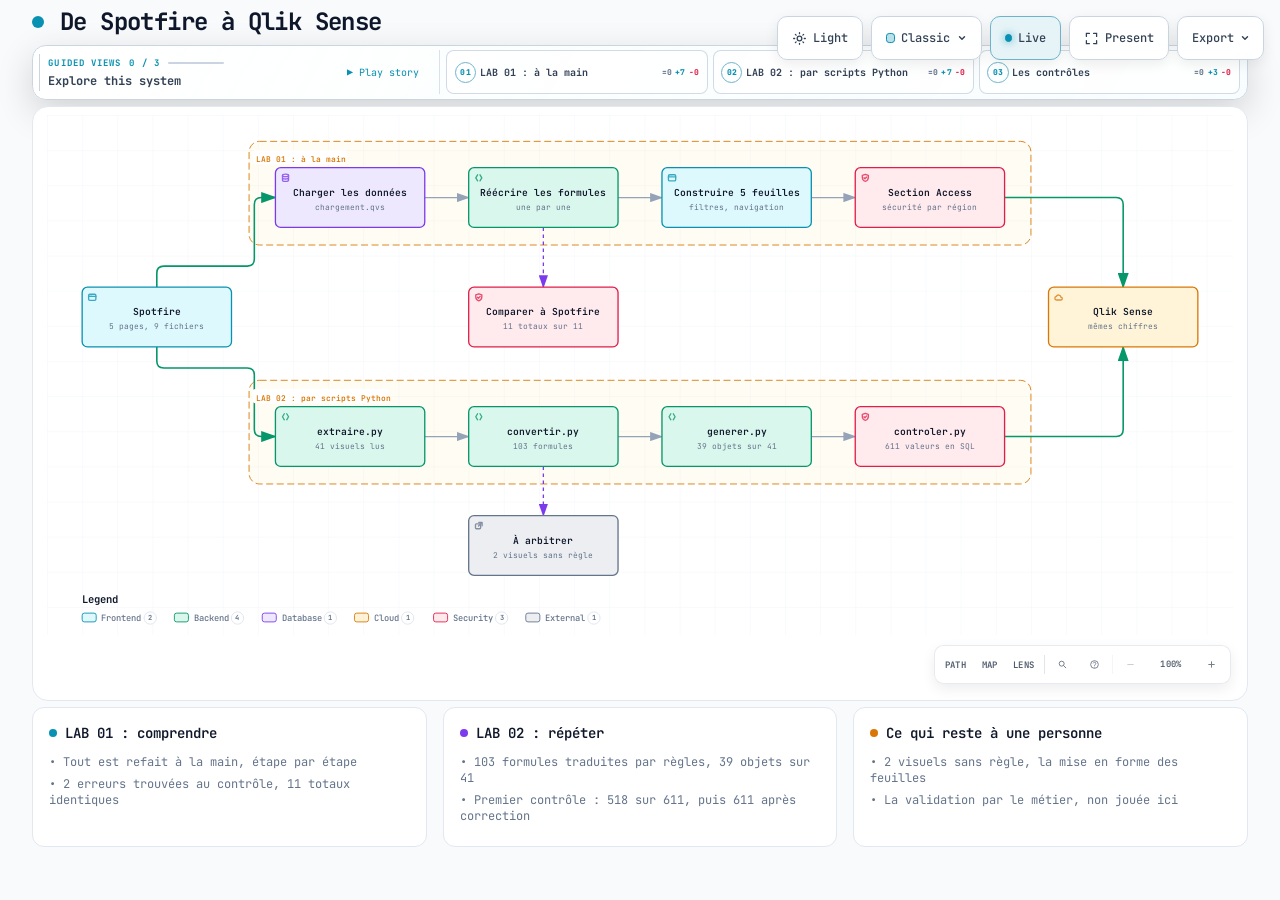
==== processus.html @ 1bf8c2d6 "Page du projet et schéma interactif - index.html : visionneuse des 5 pages en 3 versions (Spotfire, " ====
<!DOCTYPE html>
<html lang="en" data-theme="dark" data-preset="classic">
<head>
  <meta charset="UTF-8">
  <meta name="viewport" content="width=device-width, initial-scale=1.0">
  <meta name="generator" content="archify 2.16.0-dev.0">
  <title>De Spotfire à Qlik Sense Diagram</title>
  <script>
    // Resolve the theme before first paint so light-preference users don't
    // see a dark flash. The toolbar script below re-applies with UI state.
    (function () {
      try {
        var theme = null;
        try {
          var param = new URLSearchParams(window.location.search).get('theme');
          if (param === 'light' || param === 'dark') theme = param;
          if (new URLSearchParams(window.location.search).get('embed') === '1') {
            document.documentElement.setAttribute('data-embed', 'true');
          }
          if (new URLSearchParams(window.location.search).get('present') === '1') {
            document.documentElement.setAttribute('data-present', 'true');
          }
        } catch (_) {}
        if (!theme) {
          try { theme = localStorage.getItem('archify-theme'); } catch (_) {}
        }
        if (theme !== 'light' && theme !== 'dark') {
          theme = window.matchMedia('(prefers-color-scheme: light)').matches ? 'light' : 'dark';
        }
        document.documentElement.setAttribute('data-theme', theme);
      } catch (_) {}
    })();
  </script>
  <!-- Async font load: a blackholed network must not block first paint.
       The body font stack falls back to system monospace until it lands. -->
  <link rel="preconnect" href="https://fonts.gstatic.com" crossorigin>
  <link href="https://fonts.googleapis.com/css2?family=JetBrains+Mono:wght@400;500;600;700&display=swap"
        rel="stylesheet" media="print" onload="this.media='all'">
  <noscript>
    <link href="https://fonts.googleapis.com/css2?family=JetBrains+Mono:wght@400;500;600;700&display=swap" rel="stylesheet">
  </noscript>
  <style>
    /* ==========================================================
       THEME VARIABLES — switch by toggling [data-theme] on <html>
       ========================================================== */
    :root,
    [data-theme="dark"] {
      --bg: #020617;
      --grid: #1e293b;
      --text: #ffffff;
      --text-muted: #94a3b8;
      --text-dim: #475569;
      /* UI chrome and menu hints need more contrast than SVG .t-dim accents */
      --text-faint: #7d8da1;

      --panel: rgba(15, 23, 42, 0.5);
      --panel-border: #1e293b;
      --lane-fill: rgba(15, 23, 42, 0.22);
      --lane-stroke: #334155;

      --arrow: #64748b;
      --arrow-emphasis: #34d399;

      /* Opaque mask color used behind semi-transparent component fills
         so the arrows drawn underneath are properly hidden. */
      --mask: #0f172a;

      --frontend-fill:    rgba(8, 51, 68, 0.4);
      --frontend-stroke:  #22d3ee;
      --backend-fill:     rgba(6, 78, 59, 0.4);
      --backend-stroke:   #34d399;
      --database-fill:    rgba(76, 29, 149, 0.4);
      --database-stroke:  #a78bfa;
      --cloud-fill:       rgba(120, 53, 15, 0.3);
      --cloud-stroke:     #fbbf24;
      --security-fill:    rgba(136, 19, 55, 0.4);
      --security-stroke:  #fb7185;
      --messagebus-fill:  rgba(251, 146, 60, 0.3);
      --messagebus-stroke:#fb923c;
      --external-fill:    rgba(30, 41, 59, 0.5);
      --external-stroke:  #94a3b8;

      --toolbar-bg:       rgba(15, 23, 42, 0.8);
      --toolbar-border:   #334155;
      --toolbar-text:     #e2e8f0;
      --toolbar-hover:    rgba(15, 23, 42, 0.95);
      --toolbar-menu-bg:  #0f172a;
    }

    [data-theme="light"] {
      --bg: #f8fafc;
      --grid: #e2e8f0;
      --text: #0f172a;
      --text-muted: #64748b;
      --text-dim: #94a3b8;
      --text-faint: #64748b;

      --panel: #ffffff;
      --panel-border: #e2e8f0;
      --lane-fill: rgba(248, 250, 252, 0.65);
      --lane-stroke: #cbd5e1;

      --arrow: #94a3b8;
      --arrow-emphasis: #059669;

      --mask: #ffffff;

      --frontend-fill:    rgba(34, 211, 238, 0.15);
      --frontend-stroke:  #0891b2;
      --backend-fill:     rgba(52, 211, 153, 0.18);
      --backend-stroke:   #059669;
      --database-fill:    rgba(167, 139, 250, 0.2);
      --database-stroke:  #7c3aed;
      --cloud-fill:       rgba(251, 191, 36, 0.18);
      --cloud-stroke:     #d97706;
      --security-fill:    rgba(251, 113, 133, 0.15);
      --security-stroke:  #e11d48;
      --messagebus-fill:  rgba(251, 146, 60, 0.15);
      --messagebus-stroke:#ea580c;
      --external-fill:    rgba(148, 163, 184, 0.18);
      --external-stroke:  #64748b;

      --toolbar-bg:       rgba(255, 255, 255, 0.92);
      --toolbar-border:   #cbd5e1;
      --toolbar-text:     #334155;
      --toolbar-hover:    #ffffff;
      --toolbar-menu-bg:  #ffffff;
    }

    /* ==========================================================
       SIGNAL FLOW — an opt-in, motion-forward visual preset.
       The variables also target a standalone exported SVG, whose
       root carries data-preset and data-theme directly.
       ========================================================== */
    [data-preset="signal-flow"][data-theme="dark"] {
      --bg: #030711;
      --grid: #15233a;
      --panel: rgba(6, 14, 28, 0.78);
      --panel-border: #1d3350;
      --lane-fill: rgba(9, 22, 40, 0.5);
      --lane-stroke: #2c4564;
      --text: #f5fbff;
      --text-muted: #9eb0c7;
      --text-dim: #52667f;
      --text-faint: #7890ad;
      --mask: #07101e;
      --frontend-fill: rgba(6, 182, 212, 0.14);
      --frontend-stroke: #67e8f9;
      --backend-fill: rgba(16, 185, 129, 0.14);
      --backend-stroke: #5eead4;
      --database-fill: rgba(139, 92, 246, 0.16);
      --database-stroke: #c4b5fd;
      --cloud-fill: rgba(245, 158, 11, 0.13);
      --cloud-stroke: #fcd34d;
      --security-fill: rgba(244, 63, 94, 0.13);
      --security-stroke: #fda4af;
      --messagebus-fill: rgba(249, 115, 22, 0.13);
      --messagebus-stroke: #fdba74;
      --external-fill: rgba(71, 85, 105, 0.24);
      --external-stroke: #a5b4c7;
      --arrow: #7890ad;
      --arrow-emphasis: #2dd4bf;
      --toolbar-bg: rgba(7, 16, 30, 0.86);
      --toolbar-border: #29415f;
      --toolbar-menu-bg: #07101e;
    }

    [data-preset="signal-flow"][data-theme="light"] {
      --bg: #f4f9fc;
      --grid: #d4e5ee;
      --panel: rgba(255, 255, 255, 0.82);
      --panel-border: #bfd5e2;
      --lane-fill: rgba(232, 243, 248, 0.62);
      --lane-stroke: #a9c5d5;
      --text: #102638;
      --text-muted: #587287;
      --text-dim: #8aa2b4;
      --text-faint: #668397;
      --mask: #ffffff;
      --frontend-fill: rgba(6, 182, 212, 0.09);
      --frontend-stroke: #0789a1;
      --backend-fill: rgba(5, 150, 105, 0.09);
      --backend-stroke: #087f69;
      --database-fill: rgba(124, 58, 237, 0.09);
      --database-stroke: #7254c7;
      --cloud-fill: rgba(217, 119, 6, 0.08);
      --cloud-stroke: #b9670b;
      --security-fill: rgba(225, 29, 72, 0.08);
      --security-stroke: #c53a59;
      --messagebus-fill: rgba(234, 88, 12, 0.08);
      --messagebus-stroke: #c65f27;
      --external-fill: rgba(100, 116, 139, 0.1);
      --external-stroke: #607a8c;
      --arrow: #7b97aa;
      --arrow-emphasis: #0d9488;
    }

    /* ==========================================================
       BLUEPRINT — a review-first drafting preset for deployment,
       infrastructure, and technical design documentation. It keeps
       the same semantic palette and geometry while trading glow for
       precise grid contrast, squared materials, and drafting marks.
       ========================================================== */
    [data-preset="blueprint"][data-theme="dark"] {
      --bg: #06131f;
      --grid: #17425a;
      --panel: rgba(7, 27, 43, 0.9);
      --panel-border: #27627f;
      --lane-fill: rgba(10, 43, 66, 0.36);
      --lane-stroke: #34799a;
      --text: #e3f6ff;
      --text-muted: #91b8ca;
      --text-dim: #557e92;
      --text-faint: #739caf;
      --mask: #0a2031;
      --frontend-fill: rgba(26, 157, 193, 0.14);
      --frontend-stroke: #66d9ef;
      --backend-fill: rgba(31, 155, 124, 0.13);
      --backend-stroke: #69dfbd;
      --database-fill: rgba(120, 105, 196, 0.14);
      --database-stroke: #b4a8ff;
      --cloud-fill: rgba(197, 145, 43, 0.13);
      --cloud-stroke: #ffd166;
      --security-fill: rgba(199, 76, 104, 0.13);
      --security-stroke: #ff8da1;
      --messagebus-fill: rgba(207, 112, 49, 0.13);
      --messagebus-stroke: #ffad66;
      --external-fill: rgba(84, 119, 139, 0.18);
      --external-stroke: #a7cad9;
      --arrow: #78a3b7;
      --arrow-emphasis: #64dfc1;
      --toolbar-bg: rgba(7, 28, 45, 0.92);
      --toolbar-border: #34799a;
      --toolbar-text: #d8f3ff;
      --toolbar-hover: rgba(18, 58, 83, 0.95);
      --toolbar-menu-bg: #0a2031;
    }

    [data-preset="blueprint"][data-theme="light"] {
      --bg: #edf7fa;
      --grid: #b5d5e1;
      --panel: rgba(249, 253, 255, 0.94);
      --panel-border: #78aabd;
      --lane-fill: rgba(210, 232, 240, 0.42);
      --lane-stroke: #83b2c4;
      --text: #123344;
      --text-muted: #4e7486;
      --text-dim: #86a6b4;
      --text-faint: #668c9d;
      --mask: #f9fdff;
      --frontend-fill: rgba(8, 145, 178, 0.08);
      --frontend-stroke: #087f9c;
      --backend-fill: rgba(5, 128, 101, 0.08);
      --backend-stroke: #08755f;
      --database-fill: rgba(100, 75, 180, 0.08);
      --database-stroke: #6757a8;
      --cloud-fill: rgba(181, 120, 15, 0.08);
      --cloud-stroke: #a86609;
      --security-fill: rgba(190, 48, 80, 0.07);
      --security-stroke: #b32f50;
      --messagebus-fill: rgba(196, 81, 22, 0.07);
      --messagebus-stroke: #b65120;
      --external-fill: rgba(79, 112, 128, 0.08);
      --external-stroke: #506f7e;
      --arrow: #6d93a5;
      --arrow-emphasis: #087f69;
      --toolbar-bg: rgba(247, 252, 254, 0.94);
      --toolbar-border: #8ab5c5;
      --toolbar-text: #294f61;
      --toolbar-hover: #ffffff;
      --toolbar-menu-bg: #f9fdff;
    }

    /* ==========================================================
       EDITORIAL — a warm, publication-minded preset for design
       reviews, launch notes, and documentation. The diagram keeps
       the same semantic palette and exact geometry, but trades
       software chrome for paper, ink, ruled structure, and one
       restrained vermilion accent.
       ========================================================== */
    [data-preset="editorial"][data-theme="dark"] {
      --bg: #181611;
      --grid: #39342a;
      --panel: rgba(35, 31, 24, 0.96);
      --panel-border: #625a4a;
      --lane-fill: rgba(52, 46, 35, 0.46);
      --lane-stroke: #726957;
      --text: #f4eddf;
      --text-muted: #b9ae9b;
      --text-dim: #776e60;
      --text-faint: #9d917e;
      --mask: #231f18;
      --frontend-fill: rgba(43, 133, 142, 0.16);
      --frontend-stroke: #7fc6c7;
      --backend-fill: rgba(63, 132, 92, 0.16);
      --backend-stroke: #8fc29e;
      --database-fill: rgba(117, 91, 141, 0.17);
      --database-stroke: #c0a4d0;
      --cloud-fill: rgba(170, 119, 49, 0.16);
      --cloud-stroke: #d8ad68;
      --security-fill: rgba(157, 69, 65, 0.17);
      --security-stroke: #df9085;
      --messagebus-fill: rgba(174, 79, 42, 0.16);
      --messagebus-stroke: #df946f;
      --external-fill: rgba(126, 115, 96, 0.18);
      --external-stroke: #b8ad99;
      --arrow: #948978;
      --arrow-emphasis: #dd6b3d;
      --toolbar-bg: rgba(35, 31, 24, 0.92);
      --toolbar-border: #625a4a;
      --toolbar-text: #eee5d5;
      --toolbar-hover: #302a20;
      --toolbar-menu-bg: #231f18;
    }

    [data-preset="editorial"][data-theme="light"] {
      --bg: #f2eee5;
      --grid: #d8d0c2;
      --panel: rgba(251, 248, 241, 0.97);
      --panel-border: #c4b9a6;
      --lane-fill: rgba(229, 221, 207, 0.42);
      --lane-stroke: #b8aa94;
      --text: #242018;
      --text-muted: #6f6658;
      --text-dim: #a09788;
      --text-faint: #817767;
      --mask: #fbf8f1;
      --frontend-fill: rgba(31, 117, 126, 0.09);
      --frontend-stroke: #287e84;
      --backend-fill: rgba(42, 119, 75, 0.09);
      --backend-stroke: #397b53;
      --database-fill: rgba(105, 75, 130, 0.09);
      --database-stroke: #765d86;
      --cloud-fill: rgba(157, 103, 31, 0.1);
      --cloud-stroke: #9a671f;
      --security-fill: rgba(153, 58, 52, 0.09);
      --security-stroke: #9e463f;
      --messagebus-fill: rgba(182, 70, 27, 0.09);
      --messagebus-stroke: #ad4b25;
      --external-fill: rgba(101, 91, 75, 0.09);
      --external-stroke: #746b5e;
      --arrow: #8a806f;
      --arrow-emphasis: #bb4c23;
      --toolbar-bg: rgba(251, 248, 241, 0.94);
      --toolbar-border: #c4b9a6;
      --toolbar-text: #40392f;
      --toolbar-hover: #fffdf8;
      --toolbar-menu-bg: #fbf8f1;
    }

    * { margin: 0; padding: 0; box-sizing: border-box; }

    body {
      font-family: 'JetBrains Mono', ui-monospace, SFMono-Regular, Menlo, Consolas, 'DejaVu Sans Mono', 'Liberation Mono', 'Noto Sans Mono CJK SC', 'PingFang SC', 'Hiragino Sans GB', 'Microsoft YaHei', monospace;
      background: var(--bg);
      min-height: 100vh;
      padding: 2rem;
      color: var(--text);
      transition: background 0.2s ease, color 0.2s ease;
    }

    html[data-preset="signal-flow"] body {
      background-image:
        radial-gradient(circle at 18% -8%, rgba(34, 211, 238, 0.14), transparent 34rem),
        radial-gradient(circle at 92% 18%, rgba(139, 92, 246, 0.12), transparent 30rem);
      background-attachment: fixed;
    }
    html[data-preset="signal-flow"][data-theme="light"] body {
      background-image:
        radial-gradient(circle at 18% -8%, rgba(6, 182, 212, 0.12), transparent 34rem),
        radial-gradient(circle at 92% 18%, rgba(139, 92, 246, 0.08), transparent 30rem);
    }
    html[data-preset="blueprint"] body {
      background-image:
        linear-gradient(var(--grid) 1px, transparent 1px),
        linear-gradient(90deg, var(--grid) 1px, transparent 1px);
      background-size: 32px 32px;
      background-position: -1px -1px;
      background-attachment: fixed;
    }
    html[data-preset="editorial"] body {
      background-image:
        linear-gradient(90deg, transparent 0, transparent 5.4rem, color-mix(in srgb, var(--security-stroke) 18%, transparent) 5.4rem, color-mix(in srgb, var(--security-stroke) 18%, transparent) calc(5.4rem + 1px), transparent calc(5.4rem + 1px)),
        repeating-linear-gradient(0deg, transparent 0, transparent 31px, color-mix(in srgb, var(--grid) 36%, transparent) 31px, color-mix(in srgb, var(--grid) 36%, transparent) 32px);
      background-attachment: fixed;
    }

    /* Gallery/embed mode keeps the generated artifact as the source of truth
       while presenting only its diagram surface inside a proof card. */
    html[data-embed="true"] body {
      min-height: 0;
      padding: 0;
      overflow: hidden;
      background: var(--bg);
      background-image: none;
    }
    html[data-embed="true"] .toolbar,
    html[data-embed="true"] .header,
    html[data-embed="true"] .cards,
    html[data-embed="true"] .diagram-nav,
    html[data-embed="true"] .overview-map,
    html[data-embed="true"] .focus-chip,
    html[data-embed="true"] .route-probe,
    html[data-embed="true"] .semantic-lens,
    html[data-embed="true"] .diagram-guide,
    html[data-embed="true"] .node-finder,
    html[data-embed="true"] .guided-views { display: none !important; }
    html[data-embed="true"] .container { max-width: none; }
    html[data-embed="true"] .diagram-container {
      padding: 0.5rem;
      border: 0;
      border-radius: 0;
      box-shadow: none;
    }
    html[data-embed="true"] .diagram-container svg { min-width: 0; }

    /* Share Chapter Cue lives in the HTML viewer layer, not inside the SVG.
       It gives one-shot embeds a title, authored note, truthful stop order,
       and lifecycle state while canonical diagram geometry stays untouched. */
    .share-chapter-cue { display: none; }
    html[data-embed="true"][data-share-playback="true"] .share-chapter-cue:not([hidden]),
    html[data-embed="true"][data-share-moment="true"] .share-chapter-cue:not([hidden]) {
      position: absolute;
      z-index: 18;
      top: 0.85rem;
      left: 50%;
      display: grid;
      grid-template-columns: auto minmax(9rem, 13.5rem) minmax(0, 1fr);
      align-items: center;
      gap: 0.45rem 0.85rem;
      width: min(52rem, calc(100% - 1.5rem));
      min-height: 3.35rem;
      padding: 0.55rem 0.75rem 0.65rem;
      overflow: hidden;
      border: 1px solid color-mix(in srgb, var(--frontend-stroke) 42%, var(--toolbar-border));
      border-radius: 0.75rem;
      background:
        linear-gradient(115deg, color-mix(in srgb, var(--frontend-fill) 52%, transparent), transparent 45%),
        color-mix(in srgb, var(--toolbar-menu-bg) 92%, transparent);
      color: var(--toolbar-text);
      box-shadow: 0 14px 42px rgba(0, 0, 0, 0.3), inset 0 1px 0 rgba(255, 255, 255, 0.045);
      backdrop-filter: blur(16px);
      pointer-events: none;
      animation: archify-share-cue-enter 280ms cubic-bezier(0.22, 1, 0.36, 1) both;
    }
    html[data-preset="blueprint"] .share-chapter-cue {
      border-radius: 0.2rem;
      background:
        linear-gradient(90deg, color-mix(in srgb, var(--frontend-fill) 46%, transparent), transparent 36%),
        var(--toolbar-menu-bg);
      box-shadow: 0 10px 28px rgba(0, 0, 0, 0.2);
      backdrop-filter: none;
    }
    html[data-preset="editorial"] .share-chapter-cue {
      border-color: var(--panel-border);
      background:
        linear-gradient(90deg, color-mix(in srgb, var(--security-fill) 58%, transparent), transparent 42%),
        var(--toolbar-menu-bg);
      box-shadow: 0 10px 30px color-mix(in srgb, #000 18%, transparent);
      backdrop-filter: none;
    }
    html[data-preset="editorial"] .share-chapter-state { color: var(--arrow-emphasis); }
    html[data-preset="editorial"] .share-chapter-state::before {
      border-radius: 0;
      box-shadow: none;
      transform: rotate(45deg) scale(0.8);
    }
    .share-chapter-index {
      display: grid;
      gap: 0.12rem;
      min-width: 5rem;
      padding-right: 0.75rem;
      border-right: 1px solid var(--toolbar-border);
    }
    .share-chapter-state {
      display: inline-flex;
      align-items: center;
      gap: 0.36rem;
      color: var(--frontend-stroke);
      font-size: 0.5rem;
      font-weight: 800;
      letter-spacing: 0.14em;
      text-transform: uppercase;
    }
    .share-chapter-state::before {
      width: 0.38rem;
      height: 0.38rem;
      border-radius: 50%;
      background: currentColor;
      box-shadow: 0 0 10px currentColor;
      content: '';
    }
    .share-chapter-cue[data-state="playing"] .share-chapter-state::before {
      animation: archify-share-cue-pulse 1.15s ease-in-out infinite;
    }
    .share-chapter-count {
      color: var(--text-faint);
      font-size: 0.5rem;
      font-weight: 700;
      letter-spacing: 0.08em;
      text-transform: uppercase;
    }
    .share-chapter-copy { min-width: 0; }
    .share-chapter-copy strong,
    .share-chapter-copy small,
    .share-chapter-route {
      display: block;
      overflow: hidden;
      text-overflow: ellipsis;
      white-space: nowrap;
    }
    .share-chapter-copy strong {
      color: var(--toolbar-text);
      font-size: 0.6875rem;
      line-height: 1.35;
    }
    .share-chapter-copy small {
      margin-top: 0.08rem;
      color: var(--text-muted);
      font-size: 0.5rem;
      line-height: 1.35;
    }
    .share-chapter-route {
      color: color-mix(in srgb, var(--frontend-stroke) 76%, var(--text-muted));
      font-size: 0.5625rem;
      font-weight: 650;
      letter-spacing: 0.015em;
      text-align: right;
    }
    .share-chapter-progress {
      position: absolute;
      right: 0;
      bottom: 0;
      left: 0;
      height: 2px;
      overflow: hidden;
      background: color-mix(in srgb, var(--toolbar-border) 72%, transparent);
    }
    .share-chapter-progress span {
      display: block;
      width: 100%;
      height: 100%;
      background: linear-gradient(90deg, var(--frontend-stroke), var(--database-stroke));
      box-shadow: 0 0 12px var(--frontend-stroke);
      transform: scaleX(0);
      transform-origin: left center;
    }

    /* Presentation Stage is a viewer-only layer: it gives the live diagram
       the viewport while keeping guided views, theme, focus, and exports real.
       Embed mode wins when both query parameters are present. */
    html[data-present="true"]:not([data-embed="true"]) body {
      height: 100dvh;
      min-height: 0;
      padding: 1rem;
      overflow: hidden;
    }
    html[data-present="true"]:not([data-embed="true"]) .container {
      display: flex;
      flex-direction: column;
      gap: 0.75rem;
      width: 100%;
      max-width: none;
      height: calc(100dvh - 2rem);
    }
    html[data-present="true"]:not([data-embed="true"]) .header {
      flex: none;
      min-width: 0;
      margin: 0;
      padding-right: 23rem;
    }
    html[data-present="true"]:not([data-embed="true"]) .header-row { margin-bottom: 0.25rem; }
    html[data-present="true"]:not([data-embed="true"]) .subtitle {
      overflow: hidden;
      text-overflow: ellipsis;
      white-space: nowrap;
    }
    html[data-present="true"]:not([data-embed="true"]) .guided-views {
      flex: none;
      margin-bottom: 0;
    }
    html[data-present="true"]:not([data-embed="true"]) .diagram-container {
      display: flex;
      flex: 1 1 auto;
      align-items: center;
      justify-content: center;
      min-height: 0;
      padding: 0.75rem;
      padding-bottom: calc(0.75rem + var(--archify-nav-reserve));
    }
    html[data-present="true"]:not([data-embed="true"]) .diagram-container > svg {
      flex: 1 1 auto;
      height: 100%;
      min-height: 0;
      width: 100%;
      min-width: 0;
    }
    html[data-present="true"]:not([data-embed="true"]) .cards { display: none; }
    html[data-present="true"]:not([data-embed="true"]) #btn-present {
      border-color: var(--frontend-stroke);
      color: var(--frontend-stroke);
    }

    /* The reader owns only the outer scale. Wide diagrams keep one authored
       SVG/viewBox while the runtime chooses a desktop width from the actual
       vertical budget. This avoids device-specific files and breakpoint
       jumps between a laptop and a tall monitor. */
    .container {
      width: 100%;
      max-width: var(--archify-reader-width, 1440px);
      margin: 0 auto;
    }
    @media (min-width: 768px) and (max-height: 920px) {
      .header { margin-bottom: 1rem; }
      .diagram-container { padding: 1rem; }
      .cards { margin-top: 1rem; }
      .card { padding: 1rem; }
    }

    .header { margin-bottom: 1.5rem; padding-right: 29.5rem; }

    html[data-preset="signal-flow"] .header,
    html[data-preset="blueprint"] .header,
    html[data-preset="editorial"] .header { padding-right: 29.5rem; }

    .header-row {
      display: flex;
      align-items: center;
      gap: 1rem;
      margin-bottom: 0.5rem;
    }

    .pulse-dot {
      width: 12px;
      height: 12px;
      background: var(--frontend-stroke);
      border-radius: 50%;
      animation: none;
    }

    html[data-motion-capable="true"] .pulse-dot { animation: pulse 2s infinite; }

    @keyframes pulse {
      0%, 100% { opacity: 1; }
      50% { opacity: 0.5; }
    }

    h1 {
      font-size: 1.5rem;
      font-weight: 700;
      letter-spacing: -0.025em;
    }

    .subtitle {
      color: var(--text-muted);
      font-size: 0.875rem;
      margin-left: 1.75rem;
    }

    html[data-preset="signal-flow"] .header-row::after {
      content: attr(data-preset-badge-signal-flow);
      margin-left: auto;
      color: var(--frontend-stroke);
      border: 1px solid var(--frontend-stroke);
      border-radius: 999px;
      padding: 0.28rem 0.6rem;
      font-size: 0.625rem;
      letter-spacing: 0.12em;
      opacity: 0.82;
      box-shadow: 0 0 20px rgba(34, 211, 238, 0.12);
      white-space: nowrap;
    }

    html[data-preset="blueprint"] .pulse-dot {
      width: 10px;
      height: 10px;
      border: 1px solid var(--frontend-stroke);
      border-radius: 1px;
      background: transparent;
      box-shadow: inset 0 0 0 2px var(--bg);
      transform: rotate(45deg);
      animation: none;
    }
    html[data-preset="blueprint"] .header-row::after {
      content: attr(data-preset-badge-blueprint);
      margin-left: auto;
      padding: 0.28rem 0.55rem;
      border-top: 1px solid var(--frontend-stroke);
      border-bottom: 1px solid var(--frontend-stroke);
      color: var(--frontend-stroke);
      font-size: 0.5625rem;
      font-weight: 700;
      letter-spacing: 0.14em;
      white-space: nowrap;
    }

    html[data-preset="editorial"] h1,
    html[data-preset="editorial"] .card h3 {
      font-family: Georgia, 'Times New Roman', 'Songti SC', STSong, serif;
      letter-spacing: -0.02em;
    }
    html[data-preset="editorial"] h1 { font-size: 1.72rem; font-weight: 600; }
    html[data-preset="editorial"] .pulse-dot {
      width: 9px;
      height: 9px;
      border: 1px solid var(--arrow-emphasis);
      border-radius: 0;
      background: var(--arrow-emphasis);
      box-shadow: 0 0 0 3px color-mix(in srgb, var(--arrow-emphasis) 14%, transparent);
      transform: rotate(45deg);
      animation: none;
    }
    html[data-preset="editorial"] .header-row::after {
      content: attr(data-preset-badge-editorial);
      margin-left: auto;
      padding: 0.32rem 0 0.24rem;
      border-bottom: 2px solid var(--arrow-emphasis);
      color: var(--arrow-emphasis);
      font-family: Georgia, 'Times New Roman', serif;
      font-size: 0.625rem;
      font-style: italic;
      font-weight: 600;
      letter-spacing: 0.08em;
      white-space: nowrap;
    }

    .diagram-container {
      --archify-nav-reserve: 0px;
      background: var(--panel);
      border-radius: 1rem;
      border: 1px solid var(--panel-border);
      padding: 1.5rem;
      padding-bottom: calc(1.5rem + var(--archify-nav-reserve));
      overflow: hidden;
      position: relative;
    }

    html[data-preset="signal-flow"] .diagram-container {
      position: relative;
      overflow: hidden;
      background: linear-gradient(180deg, rgba(8, 20, 38, 0.82), rgba(3, 8, 18, 0.94));
      box-shadow: inset 0 1px 0 rgba(255, 255, 255, 0.04), 0 28px 80px rgba(0, 0, 0, 0.34);
    }
    html[data-preset="signal-flow"][data-theme="light"] .diagram-container {
      background: linear-gradient(180deg, rgba(255, 255, 255, 0.9), rgba(237, 246, 250, 0.94));
      box-shadow: inset 0 1px 0 rgba(255, 255, 255, 0.72), 0 24px 60px rgba(45, 78, 99, 0.12);
    }
    html[data-preset="blueprint"] .diagram-container {
      border-color: var(--panel-border);
      border-radius: 0.35rem;
      background: var(--panel);
      box-shadow:
        inset 0 0 0 1px color-mix(in srgb, var(--panel-border) 34%, transparent),
        0 18px 48px rgba(0, 0, 0, 0.16);
    }
    html[data-preset="blueprint"] .diagram-container::after {
      content: "";
      position: absolute;
      z-index: 10;
      inset: 0.7rem;
      pointer-events: none;
      background:
        linear-gradient(var(--frontend-stroke), var(--frontend-stroke)) left top / 1.35rem 1px no-repeat,
        linear-gradient(var(--frontend-stroke), var(--frontend-stroke)) left top / 1px 1.35rem no-repeat,
        linear-gradient(var(--frontend-stroke), var(--frontend-stroke)) right top / 1.35rem 1px no-repeat,
        linear-gradient(var(--frontend-stroke), var(--frontend-stroke)) right top / 1px 1.35rem no-repeat,
        linear-gradient(var(--frontend-stroke), var(--frontend-stroke)) left bottom / 1.35rem 1px no-repeat,
        linear-gradient(var(--frontend-stroke), var(--frontend-stroke)) left bottom / 1px 1.35rem no-repeat,
        linear-gradient(var(--frontend-stroke), var(--frontend-stroke)) right bottom / 1.35rem 1px no-repeat,
        linear-gradient(var(--frontend-stroke), var(--frontend-stroke)) right bottom / 1px 1.35rem no-repeat;
      opacity: 0.58;
    }
    html[data-preset="editorial"] .diagram-container {
      overflow: hidden;
      border-color: var(--panel-border);
      border-radius: 0.38rem;
      background:
        linear-gradient(90deg, color-mix(in srgb, var(--security-fill) 58%, transparent), transparent 12%),
        var(--panel);
      box-shadow:
        0 1px 0 color-mix(in srgb, var(--text) 6%, transparent),
        0 18px 48px color-mix(in srgb, #000 19%, transparent);
    }
    html[data-preset="editorial"] .diagram-container::after {
      position: absolute;
      z-index: 10;
      top: 0.72rem;
      right: 1.25rem;
      padding: 0.2rem 0.52rem;
      border: 1px solid var(--panel-border);
      background: var(--panel);
      color: var(--arrow-emphasis);
      content: attr(data-preset-badge-editorial-plate);
      font-family: Georgia, 'Times New Roman', serif;
      font-size: 0.52rem;
      font-style: italic;
      font-weight: 600;
      letter-spacing: 0.09em;
      pointer-events: none;
    }
    html[data-embed="true"][data-preset="editorial"] .diagram-container::after { display: none; }
    html[data-motion-capable="true"][data-preset="signal-flow"][data-ambient-motion="running"] .diagram-container::before {
      content: "";
      position: absolute;
      inset: 0;
      pointer-events: none;
      background: linear-gradient(115deg, transparent 28%, rgba(103, 232, 249, 0.035) 48%, transparent 68%);
      transform: translateX(-70%);
      animation: archify-signal-scan 4.8s ease-in-out 1 both;
    }

    /* Motion Governor gives the reader a real static state and gives the
       strongest semantic action the only motion budget. Atmosphere resets to
       its authored base instead of freezing mid-cycle. Static artifacts never
       start a decorative pulse or scan. */
    html:not([data-motion-capable="true"]) svg[data-animation="trace"] [data-animate] {
      animation: none !important;
    }
    html[data-motion="still"] .pulse-dot,
    html[data-motion="still"] .diagram-container::before,
    html[data-motion="still"] svg[data-animation="trace"] [data-animate],
    html[data-motion-owner] .pulse-dot,
    html[data-motion-owner] .diagram-container::before,
    html[data-motion-owner] svg[data-animation="trace"] [data-animate],
    html[data-embed="true"] .pulse-dot,
    html[data-embed="true"] .diagram-container::before,
    html[data-share-playback="true"] .pulse-dot,
    html[data-share-playback="true"] .diagram-container::before,
    html[data-document-hidden="true"] .pulse-dot,
    html[data-document-hidden="true"] .diagram-container::before,
    html[data-document-hidden="true"] svg[data-animation="trace"] [data-animate] {
      animation: none !important;
    }
    html[data-motion="still"] .diagram-container::before,
    html[data-motion-owner] .diagram-container::before,
    html[data-embed="true"] .diagram-container::before,
    html[data-share-playback="true"] .diagram-container::before {
      opacity: 0;
    }
    html[data-motion="still"] .guided-view-progress span,
    html[data-motion="still"] .guided-story-caption,
    html[data-motion="still"] .story-trail-flow,
    html[data-motion="still"] .intent-trace-flow,
    html[data-motion="still"] .route-probe-flow,
    html[data-motion="still"] .route-journey-flow,
    html[data-motion="still"] .semantic-lens-flow,
    html[data-motion="still"] .diagram-guide,
    html[data-motion="still"] [data-story-step],
    html[data-motion="still"] .overview-map-live,
    html[data-motion="still"] .guided-view-stop,
    html[data-motion="still"] .share-chapter-cue,
    html[data-motion="still"] .share-chapter-state::before,
    html[data-motion="still"] .share-chapter-progress span,
    html[data-document-hidden="true"] .guided-view-progress span,
    html[data-document-hidden="true"] .story-trail-flow,
    html[data-document-hidden="true"] .intent-trace-flow,
    html[data-document-hidden="true"] .route-probe-flow,
    html[data-document-hidden="true"] .route-journey-flow,
    html[data-document-hidden="true"] .semantic-lens-flow,
    html[data-document-hidden="true"] .diagram-guide,
    html[data-document-hidden="true"] [data-story-step],
    html[data-document-hidden="true"] .overview-map-live,
    html[data-document-hidden="true"] .guided-view-stop,
    html[data-document-hidden="true"] .share-chapter-cue,
    html[data-document-hidden="true"] .share-chapter-state::before,
    html[data-document-hidden="true"] .share-chapter-progress span {
      animation: none !important;
    }
    html[data-motion="still"] .guided-view-progress span {
      transform: scaleX(1) !important;
    }
    html[data-motion="still"] svg[data-story-playing="true"] .story-trail-flow {
      stroke-dasharray: none;
      stroke-dashoffset: 0;
      opacity: 0.55;
    }
    html[data-motion="still"] .intent-trace-flow,
    html[data-motion="still"] .route-probe-flow {
      stroke-dasharray: none;
      stroke-dashoffset: 0;
      opacity: 0.72;
    }
    html[data-motion="still"] .route-journey-overlay,
    html[data-document-hidden="true"] .route-journey-overlay { display: none !important; }
    html[data-motion="still"] .relationship-pulse-overlay,
    html[data-motion="still"] .story-carrier-overlay,
    html[data-document-hidden="true"] .story-carrier-overlay { display: none !important; }
    html[data-motion="still"] .chapter-handoff-overlay { display: none !important; }
    html[data-motion="still"] .chapter-handoff-anchor { animation: none !important; }
    html[data-motion="still"] .guided-view-chapter,
    html[data-motion="still"] svg [data-node-id],
    html[data-motion="still"] svg [data-edge-from],
    html[data-motion="still"] svg [data-detail],
    html[data-motion="still"] svg [data-detail-anchor],
    html[data-motion="still"] svg [data-legend-hit],
    html[data-motion="still"] svg {
      transition: none !important;
    }

    svg {
      width: 100%;
      min-width: min(900px, 100%);
      display: block;
      transform-origin: 0 0;
      transition: transform 0.18s ease;
    }

    .diagram-container.is-camera-moving svg {
      transition: transform 0.42s cubic-bezier(0.22, 1, 0.36, 1);
    }
    .diagram-container.is-camera-transaction svg { transition: none; }
    .diagram-container.is-pannable { cursor: grab; }
    .diagram-container.is-panning { cursor: grabbing; user-select: none; }
    .diagram-container.is-panning svg { transition: none; }

    .diagram-nav {
      position: absolute;
      right: 1rem;
      bottom: 1rem;
      z-index: 12;
      display: inline-flex;
      align-items: center;
      max-width: calc(100% - 2rem);
      padding: 0.15rem;
      gap: 0;
      overflow-x: auto;
      border: 1px solid color-mix(in srgb, var(--toolbar-border) 48%, transparent);
      border-radius: 0.58rem;
      background: color-mix(in srgb, var(--toolbar-bg) 82%, transparent);
      box-shadow: 0 5px 14px rgba(0, 0, 0, 0.07);
      backdrop-filter: blur(10px);
      scrollbar-width: none;
    }
    .diagram-nav::-webkit-scrollbar { display: none; }
    .diagram-nav button,
    .focus-chip button,
    .guided-views button {
      border: 0;
      background: transparent;
      color: var(--toolbar-text);
      font: inherit;
      cursor: pointer;
    }
    .diagram-nav button {
      min-width: 2rem;
      height: 2rem;
      padding: 0 0.35rem;
      border-radius: 0.35rem;
      color: color-mix(in srgb, var(--toolbar-text) 68%, transparent);
      font-size: 0.56rem;
      font-weight: 600;
      letter-spacing: 0.02em;
      transition: background 0.15s, color 0.15s;
    }
    .diagram-nav button:hover,
    .diagram-nav button:focus-visible,
    .focus-chip button:hover,
    .focus-chip button:focus-visible,
    .guided-views button:hover,
    .guided-views button:focus-visible { background: var(--toolbar-hover); }
    .diagram-nav button:focus-visible,
    .focus-chip button:focus-visible,
    .guided-views button:focus-visible {
      outline: 2px solid var(--frontend-stroke);
      outline-offset: 1px;
    }
    .diagram-nav button:disabled { opacity: 0.38; cursor: default; }
    .diagram-nav button:disabled:hover { background: transparent; }
    .diagram-nav #btn-route-probe,
    .diagram-nav #btn-overview-map,
    .diagram-nav #btn-semantic-lens {
      min-width: auto;
      padding-inline: 0.5rem;
      color: color-mix(in srgb, var(--toolbar-text) 86%, transparent);
      font-weight: 650;
    }
    .diagram-nav #btn-node-finder,
    .diagram-nav [data-view="out"] {
      position: relative;
      margin-left: 0.25rem;
    }
    .diagram-nav #btn-node-finder::before,
    .diagram-nav [data-view="out"]::before {
      position: absolute;
      top: 0.4rem;
      bottom: 0.4rem;
      left: -0.13rem;
      width: 1px;
      background: color-mix(in srgb, var(--toolbar-border) 62%, transparent);
      content: "";
      pointer-events: none;
    }
    .diagram-nav-icon {
      display: block;
      width: 0.72rem;
      height: 0.72rem;
      margin: auto;
      background: currentColor;
      -webkit-mask-position: center;
      -webkit-mask-repeat: no-repeat;
      -webkit-mask-size: contain;
      mask-position: center;
      mask-repeat: no-repeat;
      mask-size: contain;
    }
    .diagram-nav-icon.find {
      -webkit-mask-image: url("data:image/svg+xml,%3Csvg xmlns='http://www.w3.org/2000/svg' viewBox='0 0 20 20'%3E%3Ccircle cx='8.5' cy='8.5' r='4.5' fill='none' stroke='black' stroke-width='1.8'/%3E%3Cpath d='m12 12 4 4' fill='none' stroke='black' stroke-width='1.8' stroke-linecap='round'/%3E%3C/svg%3E");
      mask-image: url("data:image/svg+xml,%3Csvg xmlns='http://www.w3.org/2000/svg' viewBox='0 0 20 20'%3E%3Ccircle cx='8.5' cy='8.5' r='4.5' fill='none' stroke='black' stroke-width='1.8'/%3E%3Cpath d='m12 12 4 4' fill='none' stroke='black' stroke-width='1.8' stroke-linecap='round'/%3E%3C/svg%3E");
    }
    .diagram-nav-icon.guide {
      -webkit-mask-image: url("data:image/svg+xml,%3Csvg xmlns='http://www.w3.org/2000/svg' viewBox='0 0 20 20'%3E%3Ccircle cx='10' cy='10' r='7' fill='none' stroke='black' stroke-width='1.7'/%3E%3Cpath d='M7.8 7.3a2.4 2.4 0 014.6.9c0 1.8-2.4 2-2.4 3.7M10 14.9h.01' fill='none' stroke='black' stroke-width='1.7' stroke-linecap='round'/%3E%3C/svg%3E");
      mask-image: url("data:image/svg+xml,%3Csvg xmlns='http://www.w3.org/2000/svg' viewBox='0 0 20 20'%3E%3Ccircle cx='10' cy='10' r='7' fill='none' stroke='black' stroke-width='1.7'/%3E%3Cpath d='M7.8 7.3a2.4 2.4 0 014.6.9c0 1.8-2.4 2-2.4 3.7M10 14.9h.01' fill='none' stroke='black' stroke-width='1.7' stroke-linecap='round'/%3E%3C/svg%3E");
    }
    .diagram-nav-icon.minus {
      -webkit-mask-image: url("data:image/svg+xml,%3Csvg xmlns='http://www.w3.org/2000/svg' viewBox='0 0 20 20'%3E%3Cpath d='M5 10h10' fill='none' stroke='black' stroke-width='1.8' stroke-linecap='round'/%3E%3C/svg%3E");
      mask-image: url("data:image/svg+xml,%3Csvg xmlns='http://www.w3.org/2000/svg' viewBox='0 0 20 20'%3E%3Cpath d='M5 10h10' fill='none' stroke='black' stroke-width='1.8' stroke-linecap='round'/%3E%3C/svg%3E");
    }
    .diagram-nav-icon.plus {
      -webkit-mask-image: url("data:image/svg+xml,%3Csvg xmlns='http://www.w3.org/2000/svg' viewBox='0 0 20 20'%3E%3Cpath d='M10 5v10M5 10h10' fill='none' stroke='black' stroke-width='1.8' stroke-linecap='round'/%3E%3C/svg%3E");
      mask-image: url("data:image/svg+xml,%3Csvg xmlns='http://www.w3.org/2000/svg' viewBox='0 0 20 20'%3E%3Cpath d='M10 5v10M5 10h10' fill='none' stroke='black' stroke-width='1.8' stroke-linecap='round'/%3E%3C/svg%3E");
    }
    .diagram-nav [data-view="reset"] {
      display: inline-flex;
      align-items: center;
      justify-content: center;
      gap: 0.2rem;
      min-width: 3.1rem;
      padding-inline: 0.35rem;
    }
    .diagram-nav [data-view="reset"][data-detail-visible] {
      min-width: 3.8rem;
    }
    .diagram-nav-detail {
      color: color-mix(in srgb, var(--toolbar-text) 52%, transparent);
      font-size: 0.44rem;
      font-weight: 700;
      line-height: 1;
      letter-spacing: 0.07em;
    }
    .diagram-nav-percent {
      color: color-mix(in srgb, var(--toolbar-text) 84%, transparent);
      font-size: 0.55rem;
      font-weight: 650;
      line-height: 1;
    }
    .diagram-container[data-camera-indicator="true"] .diagram-nav-detail,
    .diagram-container[data-camera-indicator="true"] .diagram-nav-percent { color: var(--frontend-stroke); }
    .diagram-nav #btn-diagram-guide[aria-expanded="true"] {
      color: var(--cloud-stroke);
      background: var(--toolbar-hover);
    }

    /* Semantic Radar is a deliberately simplified, viewer-only overview. It
       uses authored node bounds and the live camera viewport rather than
       cloning the canonical SVG, so IDs, filters, animation, and export state
       stay singular and deterministic. */
    .overview-map {
      position: absolute;
      right: 1rem;
      bottom: calc(4.15rem + var(--archify-nav-reserve));
      z-index: 12;
      width: 11.25rem;
      overflow: hidden;
      border: 1px solid color-mix(in srgb, var(--frontend-stroke) 52%, var(--toolbar-border));
      border-radius: 0.78rem;
      background: var(--toolbar-menu-bg);
      color: var(--toolbar-text);
      box-shadow: 0 16px 42px rgba(0, 0, 0, 0.3);
      backdrop-filter: blur(16px);
      font-size: 0.625rem;
    }
    .overview-map[hidden] { display: none; }
    .overview-map[data-docked="true"] {
      position: fixed;
      right: var(--archify-radar-right, 1rem);
      top: var(--archify-radar-top, 1rem);
      bottom: auto;
    }
    .overview-map[data-docked="true"][data-dock-side="left"] {
      right: auto;
      left: var(--archify-radar-left, 1rem);
    }
    html[data-preset="blueprint"] .overview-map { border-radius: 0.28rem; }
    .overview-map-head {
      display: grid;
      grid-template-columns: auto minmax(0, 1fr) auto;
      align-items: center;
      gap: 0.45rem;
      min-height: 2.25rem;
      padding: 0.42rem 0.48rem 0.38rem 0.55rem;
      border-bottom: 1px solid var(--toolbar-border);
      background: linear-gradient(110deg, color-mix(in srgb, var(--frontend-fill) 45%, transparent), transparent 68%);
      cursor: grab;
      touch-action: none;
      user-select: none;
    }
    .overview-map[data-panel-dragging="true"] .overview-map-head { cursor: grabbing; }
    .overview-map[data-placement-invalid="true"] {
      border-color: var(--security-stroke);
      box-shadow: 0 0 0 2px color-mix(in srgb, var(--security-stroke) 34%, transparent), 0 16px 42px rgba(0, 0, 0, 0.3);
    }
    .overview-map[data-compact="true"] {
      width: 7.4rem;
    }
    .overview-map[data-compact="true"] .overview-map-head {
      grid-template-columns: minmax(0, 1fr) auto;
      gap: 0.24rem;
      min-height: 1.5rem;
      padding: 0.05rem 0.16rem 0.05rem 0.32rem;
      border-bottom: 0;
    }
    .overview-map[data-compact="true"] .overview-map-live,
    .overview-map[data-compact="true"] .overview-map-copy,
    .overview-map[data-compact="true"] .overview-map-surface,
    .overview-map[data-compact="true"] .overview-map-hint {
      display: none;
    }
    .overview-map[data-compact="true"] .overview-map-expand { display: inline-flex; }
    .overview-map[data-compact="true"] .overview-map-close {
      width: 1.15rem;
      height: 1.15rem;
      font-size: 0.72rem;
    }
    .overview-map-live {
      width: 0.42rem;
      height: 0.42rem;
      border-radius: 50%;
      background: var(--backend-stroke);
      box-shadow: 0 0 0 0 color-mix(in srgb, var(--backend-stroke) 52%, transparent);
      animation: archify-radar-live 2.4s ease-out infinite;
    }
    .overview-map-copy { min-width: 0; line-height: 1.1; }
    .overview-map-copy strong {
      display: block;
      overflow: hidden;
      color: var(--frontend-stroke);
      font-size: 0.59rem;
      letter-spacing: 0.12em;
      text-transform: uppercase;
      white-space: nowrap;
      text-overflow: ellipsis;
    }
    .overview-map-copy small {
      display: block;
      margin-top: 0.18rem;
      overflow: hidden;
      color: var(--text-faint);
      font-size: 0.52rem;
      letter-spacing: 0.04em;
      white-space: nowrap;
      text-overflow: ellipsis;
    }
    .overview-map-expand {
      display: none;
      align-items: center;
      justify-content: center;
      min-width: 0;
      height: 1.2rem;
      padding: 0 0.34rem;
      overflow: hidden;
      border: 0;
      border-radius: 0.3rem;
      background: transparent;
      color: var(--frontend-stroke);
      font: inherit;
      font-size: 0.49rem;
      font-weight: 700;
      letter-spacing: 0.06em;
      text-transform: uppercase;
      white-space: nowrap;
      cursor: pointer;
    }
    .overview-map-close {
      width: 1.55rem;
      height: 1.55rem;
      padding: 0;
      border: 0;
      border-radius: 0.34rem;
      background: transparent;
      color: var(--toolbar-text);
      font: inherit;
      font-size: 0.9rem;
      cursor: pointer;
    }
    .overview-map-expand:hover,
    .overview-map-expand:focus-visible,
    .overview-map-close:hover,
    .overview-map-close:focus-visible { background: var(--toolbar-hover); }
    .overview-map-expand:focus-visible,
    .overview-map-close:focus-visible,
    .overview-map-surface:focus-visible,
    .overview-map-node:focus-visible {
      outline: 2px solid var(--frontend-stroke);
      outline-offset: 1px;
    }
    .overview-map-surface {
      position: relative;
      height: 7rem;
      margin: 0.42rem;
      overflow: hidden;
      border: 1px solid color-mix(in srgb, var(--panel-border) 72%, transparent);
      border-radius: 0.42rem;
      background:
        linear-gradient(color-mix(in srgb, var(--panel-border) 26%, transparent) 1px, transparent 1px),
        linear-gradient(90deg, color-mix(in srgb, var(--panel-border) 26%, transparent) 1px, transparent 1px),
        color-mix(in srgb, var(--bg) 86%, transparent);
      background-size: 12px 12px;
      cursor: crosshair;
      touch-action: none;
    }
    html[data-preset="blueprint"] .overview-map-surface { border-radius: 0.1rem; }
    .overview-map-surface > svg {
      width: 100%;
      height: 100%;
      min-width: 0;
      transform: none !important;
      transition: none !important;
      display: block;
      overflow: visible;
    }
    .overview-map-node {
      fill: var(--backend-stroke);
      fill-opacity: 0.52;
      stroke: var(--backend-stroke);
      stroke-opacity: 0.86;
      vector-effect: non-scaling-stroke;
      cursor: pointer;
      transition: fill-opacity 140ms ease, stroke-width 140ms ease, filter 140ms ease;
    }
    .overview-map-node[data-kind="frontend"],
    .overview-map-node[data-kind="start"] { fill: var(--frontend-stroke); stroke: var(--frontend-stroke); }
    .overview-map-node[data-kind="database"],
    .overview-map-node[data-kind="success"] { fill: var(--database-stroke); stroke: var(--database-stroke); }
    .overview-map-node[data-kind="cloud"],
    .overview-map-node[data-kind="waiting"] { fill: var(--cloud-stroke); stroke: var(--cloud-stroke); }
    .overview-map-node[data-kind="messagebus"] { fill: var(--messagebus-stroke); stroke: var(--messagebus-stroke); }
    .overview-map-node[data-kind="security"],
    .overview-map-node[data-kind="decision"],
    .overview-map-node[data-kind="failure"] { fill: var(--security-stroke); stroke: var(--security-stroke); }
    .overview-map-node[data-kind="external"],
    .overview-map-node[data-kind="neutral"] { fill: var(--external-stroke); stroke: var(--external-stroke); }
    .overview-map-node[data-radar-active="true"],
    .overview-map-node:hover,
    .overview-map-node:focus-visible {
      fill-opacity: 0.92;
      stroke-width: 2.2;
      filter: drop-shadow(0 0 3px currentColor);
    }
    .overview-map-viewport {
      fill: color-mix(in srgb, var(--frontend-fill) 56%, transparent);
      stroke: var(--frontend-stroke);
      stroke-width: 2;
      vector-effect: non-scaling-stroke;
      pointer-events: none;
      filter: drop-shadow(0 0 3px color-mix(in srgb, var(--frontend-stroke) 54%, transparent));
    }
    .overview-map-hint {
      display: flex;
      justify-content: space-between;
      gap: 0.5rem;
      padding: 0 0.52rem 0.46rem;
      color: var(--text-faint);
      font-size: 0.49rem;
      letter-spacing: 0.06em;
      text-transform: uppercase;
    }
    .diagram-nav #btn-overview-map[aria-expanded="true"] {
      color: var(--frontend-stroke);
      background: var(--toolbar-hover);
    }
    .overview-map-feedback {
      position: absolute;
      right: 1rem;
      bottom: 4.15rem;
      z-index: 13;
      max-width: min(16rem, calc(100% - 2rem));
      padding: 0.38rem 0.55rem;
      border: 1px solid color-mix(in srgb, var(--frontend-stroke) 52%, var(--toolbar-border));
      border-radius: 0.5rem;
      background: var(--toolbar-menu-bg);
      color: var(--toolbar-text);
      box-shadow: 0 8px 24px rgba(0, 0, 0, 0.2);
      font-size: 0.52rem;
      line-height: 1.35;
      pointer-events: none;
    }
    .overview-map-feedback[hidden] { display: none; }
    .focus-chip[data-radar-yielded="true"] { display: none !important; }
    .diagram-nav #btn-route-probe[aria-pressed="true"] {
      color: var(--backend-stroke);
      background: var(--toolbar-hover);
    }
    .diagram-nav #btn-semantic-lens[aria-expanded="true"],
    .diagram-nav #btn-semantic-lens[aria-pressed="true"] {
      color: var(--database-stroke);
      background: var(--toolbar-hover);
    }

    /* Semantic Lens turns the compiled node-kind palette into an analytical
       legend. One kind reveals its real traffic; two kinds compare only their
       direct authored relationships. Geometry and the canonical SVG stay put. */
    .semantic-lens {
      position: absolute;
      right: 1rem;
      bottom: calc(4.15rem + var(--archify-nav-reserve));
      z-index: 24;
      width: min(20rem, calc(100% - 2rem));
      overflow: hidden;
      border: 1px solid color-mix(in srgb, var(--database-stroke) 58%, var(--toolbar-border));
      border-radius: 0.82rem;
      background:
        linear-gradient(135deg, color-mix(in srgb, var(--database-fill) 34%, transparent), transparent 48%),
        var(--toolbar-menu-bg);
      color: var(--toolbar-text);
      box-shadow: 0 18px 52px rgba(0, 0, 0, 0.36);
      backdrop-filter: blur(18px);
      animation: archify-lens-in 180ms cubic-bezier(0.22, 1, 0.36, 1);
    }
    .semantic-lens[hidden] { display: none; }
    .semantic-lens[data-dock-side="left"] { left: 1rem; right: auto; }
    .semantic-lens[data-dock-side="right"] { left: auto; right: 1rem; }
    html[data-preset="blueprint"] .semantic-lens { border-radius: 0.28rem; }
    .semantic-lens-head {
      display: grid;
      grid-template-columns: minmax(0, 1fr) auto;
      align-items: start;
      gap: 0.75rem;
      padding: 0.72rem 0.78rem 0.62rem;
      border-bottom: 1px solid var(--toolbar-border);
    }
    .semantic-lens-eyebrow {
      display: block;
      color: var(--database-stroke);
      font-size: 0.5rem;
      font-weight: 800;
      letter-spacing: 0.16em;
      text-transform: uppercase;
    }
    .semantic-lens-title {
      display: block;
      margin-top: 0.16rem;
      color: var(--text);
      font-size: 0.82rem;
      letter-spacing: -0.02em;
    }
    .semantic-lens-close {
      width: 1.75rem;
      height: 1.75rem;
      padding: 0;
      border: 0;
      border-radius: 0.35rem;
      background: transparent;
      color: var(--toolbar-text);
      font: inherit;
      font-size: 1rem;
      cursor: pointer;
    }
    .semantic-lens-close:hover,
    .semantic-lens-close:focus-visible { background: var(--toolbar-hover); }
    .semantic-lens-instruction {
      margin: 0;
      padding: 0.52rem 0.78rem 0.48rem;
      color: var(--text-faint);
      font-size: 0.55rem;
      line-height: 1.45;
    }
    .semantic-lens-kinds {
      display: grid;
      grid-template-columns: 1fr 1fr;
      gap: 0.3rem;
      max-height: min(15rem, 40vh);
      padding: 0 0.5rem 0.5rem;
      overflow-y: auto;
      scrollbar-width: thin;
    }
    .semantic-lens-kind {
      --lens-color: var(--external-stroke);
      display: grid;
      grid-template-columns: auto minmax(0, 1fr) auto;
      align-items: center;
      gap: 0.42rem;
      min-width: 0;
      min-height: 2.15rem;
      padding: 0.35rem 0.42rem;
      border: 1px solid color-mix(in srgb, var(--lens-color) 24%, var(--toolbar-border));
      border-radius: 0.45rem;
      background: color-mix(in srgb, var(--panel) 76%, transparent);
      color: var(--toolbar-text);
      font: inherit;
      text-align: left;
      cursor: pointer;
      transition: border-color 140ms ease, background 140ms ease, opacity 140ms ease;
    }
    html[data-preset="blueprint"] .semantic-lens-kind { border-radius: 0.12rem; }
    .semantic-lens-kind[data-kind="frontend"],
    .semantic-lens-kind[data-kind="start"] { --lens-color: var(--frontend-stroke); }
    .semantic-lens-kind[data-kind="backend"],
    .semantic-lens-kind[data-kind="active"] { --lens-color: var(--backend-stroke); }
    .semantic-lens-kind[data-kind="database"],
    .semantic-lens-kind[data-kind="success"] { --lens-color: var(--database-stroke); }
    .semantic-lens-kind[data-kind="cloud"],
    .semantic-lens-kind[data-kind="waiting"] { --lens-color: var(--cloud-stroke); }
    .semantic-lens-kind[data-kind="messagebus"] { --lens-color: var(--messagebus-stroke); }
    .semantic-lens-kind[data-kind="security"],
    .semantic-lens-kind[data-kind="decision"],
    .semantic-lens-kind[data-kind="failure"] { --lens-color: var(--security-stroke); }
    .semantic-lens-kind:hover,
    .semantic-lens-kind:focus-visible,
    .semantic-lens-kind[aria-pressed="true"] {
      border-color: color-mix(in srgb, var(--lens-color) 78%, var(--toolbar-border));
      background: color-mix(in srgb, var(--lens-color) 11%, var(--panel));
    }
    .semantic-lens-kind:focus-visible,
    .semantic-lens-close:focus-visible,
    .semantic-lens-actions button:focus-visible {
      outline: 2px solid var(--database-stroke);
      outline-offset: 1px;
    }
    .semantic-lens-kind:disabled { opacity: 0.34; cursor: default; }
    .semantic-lens-swatch {
      width: 0.48rem;
      height: 0.48rem;
      border-radius: 50%;
      background: var(--lens-color);
      box-shadow: 0 0 8px color-mix(in srgb, var(--lens-color) 58%, transparent);
    }
    .semantic-lens-kind strong {
      overflow: hidden;
      color: var(--text);
      font-size: 0.61rem;
      text-overflow: ellipsis;
      white-space: nowrap;
    }
    .semantic-lens-kind em {
      color: var(--lens-color);
      font-size: 0.54rem;
      font-style: normal;
      font-weight: 800;
    }
    .semantic-lens-status {
      min-height: 2.5rem;
      margin: 0;
      padding: 0.55rem 0.78rem;
      border-top: 1px solid var(--toolbar-border);
      color: var(--text-faint);
      font-size: 0.55rem;
      line-height: 1.45;
    }
    .semantic-lens-status strong { color: var(--database-stroke); font-weight: 800; }
    .semantic-lens-actions {
      display: flex;
      justify-content: flex-end;
      gap: 0.28rem;
      padding: 0 0.62rem 0.62rem;
    }
    .semantic-lens-actions button {
      min-height: 1.8rem;
      padding: 0.28rem 0.48rem;
      border: 0;
      border-radius: 0.35rem;
      background: transparent;
      color: var(--toolbar-text);
      font: inherit;
      font-size: 0.56rem;
      cursor: pointer;
    }
    .semantic-lens-actions button:hover { background: var(--toolbar-hover); }
    .semantic-lens-actions #semantic-lens-copy { color: var(--database-stroke); }
    @keyframes archify-lens-in {
      from { opacity: 0; transform: translateY(5px) scale(0.985); }
      to { opacity: 1; transform: translateY(0) scale(1); }
    }

    /* Route Probe answers a reader question over the compiled semantic graph:
       choose two stable nodes and reveal the shortest authored directed route.
       The receipt and signal live entirely in the viewer layer. */
    .route-probe {
      position: absolute;
      left: 1rem;
      bottom: calc(1rem + var(--archify-nav-reserve));
      z-index: 12;
      width: min(46rem, calc(100% - 25rem));
      min-width: 18rem;
      overflow: hidden;
      border: 1px solid color-mix(in srgb, var(--backend-stroke) 62%, var(--toolbar-border));
      border-radius: 0.82rem;
      background:
        linear-gradient(115deg, color-mix(in srgb, var(--backend-fill) 50%, transparent), transparent 62%),
        var(--toolbar-menu-bg);
      color: var(--toolbar-text);
      box-shadow: 0 18px 48px rgba(0, 0, 0, 0.3);
      backdrop-filter: blur(16px);
      font-size: 0.625rem;
    }
    .route-probe[hidden] { display: none; }
    .route-probe[data-route-dock="top"] {
      top: 1rem;
      bottom: auto;
    }
    html[data-preset="blueprint"] .route-probe { border-radius: 0.25rem; }
    .route-probe-head {
      display: grid;
      grid-template-columns: minmax(0, 1fr) auto;
      align-items: start;
      gap: 0.65rem;
      padding: 0.52rem 0.58rem 0.44rem;
      border-bottom: 1px solid color-mix(in srgb, var(--toolbar-border) 80%, transparent);
    }
    .route-probe-copy { min-width: 0; }
    .route-probe-eyebrow {
      display: block;
      color: var(--backend-stroke);
      font-size: 0.48rem;
      font-weight: 800;
      letter-spacing: 0.15em;
      text-transform: uppercase;
    }
    .route-probe-title {
      display: block;
      margin-top: 0.14rem;
      overflow: hidden;
      color: var(--toolbar-text);
      font-size: 0.72rem;
      line-height: 1.25;
      white-space: nowrap;
      text-overflow: ellipsis;
    }
    .route-probe-actions { display: flex; gap: 0.2rem; }
    .route-probe button {
      min-height: 1.55rem;
      padding: 0.25rem 0.42rem;
      border: 0;
      border-radius: 0.36rem;
      background: transparent;
      color: var(--toolbar-text);
      font: inherit;
      cursor: pointer;
    }
    .route-probe button:hover,
    .route-probe button:focus-visible { background: var(--toolbar-hover); }
    .route-probe button:focus-visible {
      outline: 2px solid var(--backend-stroke);
      outline-offset: 1px;
    }
    .route-probe-copy-link { color: var(--frontend-stroke) !important; }
    .route-probe-find { color: var(--backend-stroke) !important; }
    .route-probe-copy-link[hidden] { display: none; }
    .route-probe-find[hidden] { display: none; }
    .route-probe-path {
      display: flex;
      align-items: center;
      min-height: 2.2rem;
      padding: 0.42rem 0.58rem 0.24rem;
      overflow-x: auto;
      scrollbar-width: thin;
      white-space: nowrap;
    }
    .route-probe-node,
    .route-probe button.route-probe-node {
      flex: none;
      max-width: 9.5rem;
      overflow: hidden;
      min-height: 1.75rem !important;
      padding: 0.22rem 0.38rem;
      border: 1px solid color-mix(in srgb, var(--backend-stroke) 46%, var(--toolbar-border));
      border-radius: 999px;
      background: color-mix(in srgb, var(--backend-fill) 52%, transparent);
      color: var(--text);
      font-size: 0.56rem;
      font-weight: 700;
      text-overflow: ellipsis;
      white-space: nowrap;
    }
    .route-probe-node[data-endpoint="start"] {
      border-color: var(--frontend-stroke);
      color: var(--frontend-stroke);
    }
    .route-probe-node[data-endpoint="end"] {
      border-color: var(--security-stroke);
      color: var(--security-stroke);
    }
    .route-probe-node[data-route-journey-state="past"] { opacity: 0.66; }
    .route-probe-node[data-route-journey-state="future"] { opacity: 0.48; }
    .route-probe-node[aria-current="step"] {
      border-color: var(--backend-stroke);
      background: color-mix(in srgb, var(--backend-fill) 82%, var(--toolbar-menu-bg));
      color: var(--text);
      box-shadow: 0 0 0 1px color-mix(in srgb, var(--backend-stroke) 42%, transparent), 0 0 14px color-mix(in srgb, var(--backend-stroke) 34%, transparent);
      opacity: 1;
    }
    html[data-preset="blueprint"] .route-probe-node[aria-current="step"] {
      border-style: double;
      border-width: 3px;
      border-radius: 0.2rem;
      box-shadow: none;
    }
    .route-probe-arrow {
      flex: none;
      padding: 0 0.28rem;
      color: var(--text-faint);
      font-size: 0.65rem;
    }
    .route-probe-placeholder {
      color: var(--text-faint);
      font-size: 0.56rem;
      letter-spacing: 0.03em;
    }
    .route-probe-status {
      display: block;
      min-height: 1.45rem;
      padding: 0.08rem 0.58rem 0.44rem;
      color: var(--text-faint);
      font-size: 0.52rem;
      line-height: 1.35;
    }
    .route-journey-controls {
      display: grid;
      grid-template-columns: 2rem minmax(5.8rem, auto) 2rem minmax(4.8rem, auto);
      justify-content: start;
      gap: 0.22rem;
      padding: 0.08rem 0.58rem 0.28rem;
    }
    .route-journey-controls[hidden] { display: none; }
    .route-journey-controls button {
      min-height: 1.8rem;
      border: 1px solid color-mix(in srgb, var(--toolbar-border) 86%, transparent);
      background: color-mix(in srgb, var(--toolbar-bg) 72%, transparent);
      font-size: 0.54rem;
      font-weight: 700;
    }
    .route-journey-controls button:disabled {
      cursor: default;
      opacity: 0.34;
    }
    .route-journey-play { color: var(--backend-stroke) !important; }
    .route-journey-overview { color: var(--frontend-stroke) !important; }
    .route-journey-controls[data-playing="true"] .route-journey-play {
      border-color: color-mix(in srgb, var(--backend-stroke) 64%, var(--toolbar-border));
      background: color-mix(in srgb, var(--backend-fill) 62%, transparent);
    }
    .route-probe[data-state="error"] {
      border-color: color-mix(in srgb, var(--security-stroke) 72%, var(--toolbar-border));
    }
    .route-probe[data-state="error"] .route-probe-status { color: var(--security-stroke); }

    .focus-chip {
      position: absolute;
      left: 1rem;
      top: 1rem;
      z-index: 12;
      display: block;
      width: min(22rem, calc(100% - 13rem));
      max-width: calc(100% - 13rem);
      overflow: hidden;
      border: 1px solid var(--frontend-stroke);
      border-radius: 0.85rem;
      background: var(--toolbar-menu-bg);
      color: var(--toolbar-text);
      box-shadow: 0 18px 48px rgba(0, 0, 0, 0.3);
      backdrop-filter: blur(16px);
      font-size: 0.6875rem;
    }
    .focus-chip[hidden] { display: none; }
    html[data-preset="blueprint"] .focus-chip { border-radius: 0.3rem; }
    .focus-chip button {
      flex: none;
      padding: 0.3rem 0.45rem;
      border-radius: 0.35rem;
      font-size: 0.625rem;
    }
    .relationship-lens-head {
      display: grid;
      grid-template-columns: minmax(0, 1fr) auto;
      align-items: start;
      gap: 0.75rem;
      padding: 0.7rem 0.75rem 0.65rem;
      border-bottom: 1px solid var(--toolbar-border);
      background: linear-gradient(120deg, color-mix(in srgb, var(--frontend-fill) 34%, transparent), transparent 72%);
    }
    .relationship-lens-copy { min-width: 0; }
    .relationship-lens-actions {
      display: flex;
      flex-direction: column;
      align-items: flex-end;
      gap: 0.18rem;
    }
    .relationship-lens-actions button { white-space: nowrap; }
    .relationship-lens-actions #btn-focus-clear {
      display: grid;
      width: 1.75rem;
      height: 1.75rem;
      padding: 0;
      place-items: center;
      color: var(--text-muted);
      font-size: 1rem;
      line-height: 1;
    }
    .relationship-lens-actions #btn-focus-clear:hover,
    .relationship-lens-actions #btn-focus-clear:focus-visible {
      background: var(--toolbar-hover);
      color: var(--text);
    }
    .relationship-lens-actions #btn-focus-copy { color: var(--frontend-stroke); }
    .relationship-lens-actions #btn-focus-relations { display: none; }
    .relationship-lens-eyebrow {
      display: block;
      margin-bottom: 0.18rem;
      color: var(--frontend-stroke);
      font-size: 0.5rem;
      font-weight: 800;
      letter-spacing: 0.14em;
      text-transform: uppercase;
    }
    .relationship-lens-title {
      display: block;
      overflow: hidden;
      color: var(--text);
      font-size: 0.8rem;
      line-height: 1.35;
      text-overflow: ellipsis;
      white-space: nowrap;
    }
    .semantic-passport-detail {
      display: block;
      margin-top: 0.12rem;
      overflow: hidden;
      color: var(--text-muted);
      font-size: 0.625rem;
      line-height: 1.4;
      text-overflow: ellipsis;
      white-space: nowrap;
    }
    .semantic-passport-detail[hidden] { display: none; }
    .semantic-passport-meta {
      display: flex;
      flex-wrap: wrap;
      gap: 0.24rem;
      margin-top: 0.42rem;
    }
    .semantic-passport-meta span,
    .semantic-passport-meta code {
      max-width: 100%;
      overflow: hidden;
      padding: 0.14rem 0.34rem;
      border: 1px solid color-mix(in srgb, var(--toolbar-border) 82%, transparent);
      border-radius: 999px;
      background: color-mix(in srgb, var(--panel) 68%, transparent);
      color: var(--text-faint);
      font: inherit;
      font-size: 0.5rem;
      letter-spacing: 0.04em;
      text-overflow: ellipsis;
      white-space: nowrap;
    }
    .semantic-passport-meta [data-passport="kind"] {
      border-color: color-mix(in srgb, var(--frontend-stroke) 50%, var(--toolbar-border));
      color: var(--frontend-stroke);
      font-weight: 800;
      text-transform: uppercase;
    }
    .semantic-passport-meta [data-passport="tag"] { color: var(--cloud-stroke); }
    .semantic-passport-meta [data-passport="brand"] {
      border-color: color-mix(in srgb, var(--messagebus-stroke) 52%, var(--toolbar-border));
      color: var(--messagebus-stroke);
      font-weight: 700;
    }
    .semantic-passport-meta [hidden] { display: none; }
    html[data-preset="blueprint"] .semantic-passport-meta span,
    html[data-preset="blueprint"] .semantic-passport-meta code { border-radius: 0.1rem; }
    .semantic-passport-evidence {
      margin-top: 0.52rem;
      padding: 0.5rem;
      border: 1px solid color-mix(in srgb, var(--backend-stroke) 32%, var(--toolbar-border));
      border-radius: 0.55rem;
      background: color-mix(in srgb, var(--backend-fill) 18%, var(--panel));
    }
    .semantic-passport-evidence[hidden] { display: none; }
    html[data-preset="blueprint"] .semantic-passport-evidence { border-radius: 0.18rem; }
    .semantic-passport-evidence-head {
      display: flex;
      align-items: center;
      justify-content: space-between;
      gap: 0.55rem;
      margin-bottom: 0.35rem;
    }
    .semantic-passport-evidence-status {
      display: inline-flex;
      align-items: center;
      gap: 0.28rem;
      color: var(--backend-stroke);
      font-size: 0.5rem;
      font-weight: 800;
      letter-spacing: 0.08em;
      text-transform: uppercase;
    }
    .semantic-passport-evidence-status::before {
      content: '';
      width: 0.38rem;
      height: 0.38rem;
      border-radius: 50%;
      background: var(--backend-stroke);
      box-shadow: 0 0 0 3px color-mix(in srgb, var(--backend-stroke) 14%, transparent);
    }
    .semantic-passport-repository {
      min-width: 0;
      overflow: hidden;
      color: var(--text-faint);
      font-size: 0.5rem;
      text-decoration: none;
      text-overflow: ellipsis;
      white-space: nowrap;
    }
    .semantic-passport-repository:hover,
    .semantic-passport-repository:focus-visible { color: var(--backend-stroke); }
    .semantic-passport-evidence-links { display: grid; gap: 0.22rem; }
    .semantic-passport-source {
      display: grid;
      grid-template-columns: minmax(0, 1fr) auto;
      gap: 0.15rem 0.45rem;
      align-items: center;
      padding: 0.34rem 0.4rem;
      border: 1px solid transparent;
      border-radius: 0.38rem;
      color: var(--text-muted);
      text-decoration: none;
    }
    .semantic-passport-source:hover,
    .semantic-passport-source:focus-visible {
      border-color: color-mix(in srgb, var(--backend-stroke) 42%, transparent);
      background: color-mix(in srgb, var(--backend-fill) 32%, transparent);
      color: var(--text);
    }
    .semantic-passport-source strong {
      overflow: hidden;
      font-size: 0.5625rem;
      text-overflow: ellipsis;
      white-space: nowrap;
    }
    .semantic-passport-source code {
      color: var(--backend-stroke);
      font: inherit;
      font-size: 0.5rem;
    }
    .semantic-passport-source small {
      grid-column: 1 / -1;
      overflow: hidden;
      color: var(--text-faint);
      font-size: 0.5rem;
      text-overflow: ellipsis;
      white-space: nowrap;
    }
    .relationship-lens-summary {
      display: block;
      margin-top: 0.12rem;
      color: var(--text-faint);
      font-size: 0.5625rem;
    }
    .semantic-passport-reach {
      display: grid;
      gap: 0.28rem;
      margin-top: 0.52rem;
      padding-top: 0.48rem;
      border-top: 1px solid color-mix(in srgb, var(--toolbar-border) 76%, transparent);
    }
    .semantic-passport-reach[hidden] { display: none; }
    .semantic-passport-reach-label {
      color: var(--text-faint);
      font-size: 0.5rem;
      font-weight: 800;
      letter-spacing: 0.1em;
      text-transform: uppercase;
    }
    .semantic-passport-reach-actions {
      display: grid;
      grid-template-columns: repeat(2, minmax(0, 1fr));
      gap: 0.25rem;
    }
    .semantic-passport-reach-actions button {
      display: flex;
      align-items: center;
      justify-content: space-between;
      gap: 0.5rem;
      min-width: 0;
      min-height: 2rem;
      padding: 0.32rem 0.42rem;
      border: 1px solid color-mix(in srgb, var(--toolbar-border) 86%, transparent);
      background: color-mix(in srgb, var(--panel) 70%, transparent);
      color: var(--text-muted);
      text-align: left;
    }
    .semantic-passport-reach-actions button:hover:not(:disabled),
    .semantic-passport-reach-actions button:focus-visible {
      border-color: color-mix(in srgb, var(--frontend-stroke) 62%, var(--toolbar-border));
      color: var(--text);
    }
    .semantic-passport-reach-actions button:focus-visible {
      outline: 2px solid var(--frontend-stroke);
      outline-offset: 1px;
    }
    .semantic-passport-reach-actions button:disabled {
      cursor: default;
      opacity: 0.5;
    }
    .semantic-passport-reach-actions button[aria-pressed="true"] {
      border-color: color-mix(in srgb, var(--reach-color, var(--frontend-stroke)) 72%, var(--toolbar-border));
      background: color-mix(in srgb, var(--reach-fill, var(--frontend-fill)) 48%, transparent);
      color: var(--text);
    }
    #btn-reach-upstream {
      --reach-color: var(--database-stroke);
      --reach-fill: var(--database-fill);
    }
    #btn-reach-downstream {
      --reach-color: var(--backend-stroke);
      --reach-fill: var(--backend-fill);
    }
    .semantic-passport-reach-actions strong {
      color: var(--reach-color, var(--frontend-stroke));
      font-size: 0.625rem;
    }
    .semantic-passport-reach-status {
      color: var(--text-faint);
      font-size: 0.525rem;
      line-height: 1.4;
    }
    .semantic-passport-reach-status[hidden] { display: none; }
    .relationship-lens-list {
      max-height: min(18rem, 46vh);
      overflow: auto;
      padding: 0.4rem;
      scrollbar-width: thin;
      scrollbar-color: var(--frontend-stroke) transparent;
    }
    .relationship-lens-list::-webkit-scrollbar { width: 4px; }
    .relationship-lens-list::-webkit-scrollbar-thumb {
      border-radius: 999px;
      background: color-mix(in srgb, var(--frontend-stroke) 68%, transparent);
    }
    .relationship-lens-group + .relationship-lens-group { margin-top: 0.35rem; }
    .relationship-lens-group-title {
      display: block;
      padding: 0.24rem 0.38rem 0.16rem;
      color: var(--text-faint);
      font-size: 0.5rem;
      font-weight: 800;
      letter-spacing: 0.12em;
      text-transform: uppercase;
    }
    .relationship-lens-row {
      display: grid;
      grid-template-columns: 2.1rem minmax(0, 1fr);
      gap: 0.06rem 0.45rem;
      width: 100%;
      padding: 0.45rem 0.5rem !important;
      text-align: left;
    }
    .relationship-lens-row:hover,
    .relationship-lens-row:focus-visible,
    .relationship-lens-row[data-preview-active="true"] {
      background: var(--toolbar-hover);
      box-shadow: inset 2px 0 0 var(--frontend-stroke);
    }
    .relationship-lens-row:focus-visible {
      outline: 2px solid var(--frontend-stroke);
      outline-offset: -2px;
    }
    .relationship-lens-direction {
      grid-row: 1 / 3;
      align-self: center;
      color: var(--frontend-stroke);
      font-size: 0.5rem;
      font-weight: 800;
      letter-spacing: 0.08em;
    }
    .relationship-lens-row[data-direction="in"] .relationship-lens-direction { color: var(--database-stroke); }
    .relationship-lens-row[data-direction="loop"] .relationship-lens-direction { color: var(--security-stroke); }
    .relationship-lens-row strong {
      overflow: hidden;
      color: var(--text);
      font-size: 0.6875rem;
      text-overflow: ellipsis;
      white-space: nowrap;
    }
    .relationship-lens-row small {
      overflow: hidden;
      color: var(--text-faint);
      font-size: 0.5625rem;
      text-overflow: ellipsis;
      white-space: nowrap;
    }
    .relationship-lens-empty {
      margin: 0;
      padding: 0.75rem;
      color: var(--text-faint);
      font-size: 0.625rem;
      text-align: center;
    }

    /* Diagram Guide keeps the artifact's growing reader vocabulary
       discoverable without widening the permanent control bar. It derives
       honest counts at runtime and delegates every action to an existing
       production interaction instead of creating a second command system. */
    .diagram-guide {
      position: absolute;
      top: 1rem;
      right: 1rem;
      z-index: 26;
      width: min(32rem, calc(100% - 2rem));
      max-height: min(42rem, calc(100% - 2rem));
      overflow: auto;
      border: 1px solid color-mix(in srgb, var(--cloud-stroke) 58%, var(--toolbar-border));
      border-radius: 0.82rem;
      background:
        linear-gradient(135deg, color-mix(in srgb, var(--cloud-fill) 32%, transparent), transparent 42%),
        var(--toolbar-menu-bg);
      color: var(--toolbar-text);
      box-shadow: 0 22px 64px rgba(0, 0, 0, 0.4);
      backdrop-filter: blur(18px);
      animation: archify-guide-in 180ms cubic-bezier(0.22, 1, 0.36, 1);
    }
    .diagram-guide[hidden] { display: none; }
    html[data-preset="blueprint"] .diagram-guide { border-radius: 0.28rem; }
    .diagram-guide-head {
      display: grid;
      grid-template-columns: minmax(0, 1fr) auto;
      align-items: start;
      gap: 1rem;
      padding: 0.82rem 0.9rem 0.68rem;
      border-bottom: 1px solid var(--toolbar-border);
    }
    .diagram-guide-eyebrow {
      display: block;
      color: var(--cloud-stroke);
      font-size: 0.5rem;
      font-weight: 800;
      letter-spacing: 0.16em;
      text-transform: uppercase;
    }
    .diagram-guide-title {
      display: block;
      margin-top: 0.16rem;
      color: var(--text);
      font-size: 0.86rem;
      letter-spacing: -0.02em;
    }
    .diagram-guide-close {
      width: 1.8rem;
      height: 1.8rem;
      border: 0;
      border-radius: 0.35rem;
      background: transparent;
      color: var(--toolbar-text);
      font: inherit;
      font-size: 1rem;
      cursor: pointer;
    }
    .diagram-guide-close:hover,
    .diagram-guide-close:focus-visible { background: var(--toolbar-hover); }
    .diagram-guide-stats {
      display: flex;
      align-items: center;
      gap: 0.5rem;
      margin: 0;
      padding: 0.54rem 0.9rem;
      border-bottom: 1px solid color-mix(in srgb, var(--toolbar-border) 74%, transparent);
      color: var(--text-faint);
      font-size: 0.56rem;
      letter-spacing: 0.025em;
    }
    .diagram-guide-stats::before {
      content: '';
      width: 0.42rem;
      height: 0.42rem;
      flex: none;
      border-radius: 50%;
      background: var(--backend-stroke);
      box-shadow: 0 0 10px color-mix(in srgb, var(--backend-stroke) 72%, transparent);
    }
    .diagram-guide-actions {
      display: grid;
      grid-template-columns: 1fr 1fr;
      gap: 0.38rem;
      padding: 0.62rem;
    }
    .diagram-guide-action {
      --guide-accent: var(--frontend-stroke);
      display: grid;
      grid-template-columns: auto minmax(0, 1fr) auto;
      align-items: center;
      gap: 0.55rem;
      min-height: 4.15rem;
      padding: 0.55rem 0.58rem;
      border: 1px solid color-mix(in srgb, var(--guide-accent) 22%, var(--toolbar-border));
      border-radius: 0.55rem;
      background: color-mix(in srgb, var(--panel) 78%, transparent);
      color: var(--toolbar-text);
      font: inherit;
      text-align: left;
      cursor: pointer;
      transition: border-color 140ms ease, background 140ms ease, transform 140ms ease;
    }
    .diagram-guide-action[data-guide-action="route"] { --guide-accent: var(--backend-stroke); }
    .diagram-guide-action[data-guide-action="map"] { --guide-accent: var(--database-stroke); }
    .diagram-guide-action[data-guide-action="lens"] { --guide-accent: var(--messagebus-stroke); }
    .diagram-guide-action[data-guide-action="story"] { --guide-accent: var(--security-stroke); }
    .diagram-guide-action[data-guide-action="present"] {
      --guide-accent: var(--cloud-stroke);
    }
    .diagram-guide-action:hover,
    .diagram-guide-action:focus-visible {
      border-color: color-mix(in srgb, var(--guide-accent) 76%, var(--toolbar-border));
      background: color-mix(in srgb, var(--guide-accent) 9%, var(--panel));
      transform: translateY(-1px);
    }
    .diagram-guide-action:focus-visible,
    .diagram-guide-close:focus-visible {
      outline: 2px solid var(--cloud-stroke);
      outline-offset: 1px;
    }
    .diagram-guide-action:disabled {
      opacity: 0.42;
      cursor: default;
      transform: none;
    }
    .diagram-guide-index {
      display: grid;
      place-items: center;
      width: 1.65rem;
      height: 1.65rem;
      border: 1px solid color-mix(in srgb, var(--guide-accent) 64%, var(--toolbar-border));
      border-radius: 0.35rem;
      color: var(--guide-accent);
      font-size: 0.5rem;
      font-weight: 800;
      letter-spacing: 0.06em;
    }
    .diagram-guide-action-copy { min-width: 0; }
    .diagram-guide-action strong {
      display: block;
      overflow: hidden;
      color: var(--text);
      font-size: 0.66rem;
      text-overflow: ellipsis;
      white-space: nowrap;
    }
    .diagram-guide-action small {
      display: -webkit-box;
      margin-top: 0.18rem;
      overflow: hidden;
      color: var(--text-faint);
      font-size: 0.5rem;
      line-height: 1.35;
      -webkit-box-orient: vertical;
      -webkit-line-clamp: 2;
    }
    .diagram-guide kbd {
      align-self: start;
      min-width: 1.45rem;
      padding: 0.12rem 0.3rem;
      border: 1px solid var(--toolbar-border);
      border-radius: 0.25rem;
      color: var(--text-faint);
      font: inherit;
      font-size: 0.5rem;
      text-align: center;
    }
    .diagram-guide-shortcuts {
      display: flex;
      flex-wrap: wrap;
      gap: 0.34rem 0.62rem;
      padding: 0.58rem 0.9rem 0.68rem;
      border-top: 1px solid var(--toolbar-border);
      color: var(--text-faint);
      font-size: 0.5rem;
    }
    .diagram-guide-shortcuts span {
      display: inline-flex;
      align-items: center;
      gap: 0.28rem;
      white-space: nowrap;
    }
    .diagram-guide-feedback {
      min-height: 1rem;
      margin: -0.18rem 0.9rem 0.62rem;
      color: var(--security-stroke);
      font-size: 0.5rem;
    }
    .diagram-guide-feedback:empty { display: none; }
    @keyframes archify-guide-in {
      from { opacity: 0; transform: translateY(-5px) scale(0.985); }
      to { opacity: 1; transform: translateY(0) scale(1); }
    }

    .node-finder {
      position: absolute;
      top: 1rem;
      left: 1rem;
      z-index: 24;
      display: flex;
      flex-direction: column;
      width: min(22rem, calc(100% - 2rem));
      max-height: calc(100% - 2rem);
      overflow: hidden;
      border: 1px solid var(--toolbar-border);
      border-radius: 0.85rem;
      background: var(--toolbar-menu-bg);
      color: var(--toolbar-text);
      box-shadow: 0 6px 8px rgba(0, 0, 0, 0.22);
      backdrop-filter: blur(16px);
    }
    .node-finder[hidden] { display: none; }
    .node-finder[data-context="route-source"] {
      border-color: color-mix(in srgb, var(--frontend-stroke) 68%, var(--toolbar-border));
    }
    .node-finder[data-context="route-target"] {
      border-color: color-mix(in srgb, var(--security-stroke) 68%, var(--toolbar-border));
    }
    html[data-preset="blueprint"] .node-finder { border-radius: 0.3rem; }
    .node-finder-head {
      display: flex;
      align-items: center;
      justify-content: space-between;
      gap: 1rem;
      padding: 0.7rem 0.8rem 0.45rem;
    }
    .node-finder-head strong {
      color: var(--text);
      font-size: 0.6875rem;
      letter-spacing: 0.08em;
      text-transform: uppercase;
    }
    .node-finder[data-context="route-source"] .node-finder-head strong { color: var(--frontend-stroke); }
    .node-finder[data-context="route-target"] .node-finder-head strong { color: var(--security-stroke); }
    .node-finder-close {
      width: 1.75rem;
      height: 1.75rem;
      border: 0;
      border-radius: 0.35rem;
      background: transparent;
      color: var(--toolbar-text);
      font: inherit;
      font-size: 1rem;
      cursor: pointer;
    }
    .node-finder-close:hover,
    .node-finder-close:focus-visible { background: var(--toolbar-hover); }
    .node-finder-close:focus-visible,
    .node-finder-result:focus-visible {
      outline: 2px solid var(--frontend-stroke);
      outline-offset: -2px;
    }
    .node-finder-search {
      display: grid;
      grid-template-columns: auto minmax(0, 1fr) auto;
      align-items: center;
      gap: 0.55rem;
      margin: 0 0.55rem 0.55rem;
      padding: 0 0.7rem;
      min-height: 2.6rem;
      border: 1px solid var(--toolbar-border);
      border-radius: 0.55rem;
      background: color-mix(in srgb, var(--panel) 78%, transparent);
      transition: border-color 160ms ease-out, box-shadow 160ms ease-out;
    }
    html[data-preset="blueprint"] .node-finder-search { border-radius: 0.18rem; }
    .node-finder-search > span { color: var(--frontend-stroke); font-size: 0.875rem; }
    .node-finder-search:focus-within {
      border-color: var(--frontend-stroke);
      box-shadow: 0 0 0 2px color-mix(in srgb, var(--frontend-stroke) 20%, transparent);
    }
    .node-finder-input {
      appearance: none;
      width: 100%;
      min-width: 0;
      border: 0;
      outline: 0;
      background: transparent;
      color: var(--text);
      font: inherit;
      font-size: 0.75rem;
    }
    .node-finder-input:focus-visible { outline: none; }
    .node-finder-input::placeholder { color: var(--text-faint); }
    .node-finder kbd {
      padding: 0.1rem 0.32rem;
      border: 1px solid var(--toolbar-border);
      border-radius: 0.25rem;
      color: var(--text-faint);
      font: inherit;
      font-size: 0.5625rem;
    }
    .node-finder-results {
      display: grid;
      flex: 1 1 auto;
      gap: 0;
      min-height: 0;
      max-height: min(18rem, 48vh);
      margin: 0 0.55rem 0.45rem;
      padding: 0;
      overflow-y: auto;
      overscroll-behavior: contain;
      border: 1px solid color-mix(in srgb, var(--toolbar-border) 78%, transparent);
      border-radius: 0.55rem;
      background: color-mix(in srgb, var(--panel) 54%, transparent);
      scroll-padding-block: 0.25rem;
      scrollbar-width: thin;
    }
    html[data-preset="blueprint"] .node-finder-results { border-radius: 0.18rem; }
    .node-finder-result {
      display: grid;
      grid-template-columns: minmax(0, 1fr) auto;
      gap: 0.2rem 0.75rem;
      width: 100%;
      min-height: 3.25rem;
      padding: 0.58rem 0.65rem;
      border: 0;
      border-radius: 0;
      background: transparent;
      color: var(--text);
      font: inherit;
      text-align: left;
      cursor: pointer;
      transition: background-color 160ms ease-out;
    }
    .node-finder-result:not(:last-child) {
      border-bottom: 1px solid color-mix(in srgb, var(--toolbar-border) 62%, transparent);
    }
    .node-finder-result:hover,
    .node-finder-result:focus-visible {
      position: relative;
      z-index: 1;
      background: color-mix(in srgb, var(--frontend-fill) 48%, var(--toolbar-hover));
    }
    .node-finder-result strong {
      overflow: hidden;
      font-size: 0.75rem;
      line-height: 1.25;
      text-overflow: ellipsis;
      white-space: nowrap;
    }
    .node-finder-result small {
      grid-column: 1 / -1;
      overflow: hidden;
      color: var(--text-faint);
      font-size: 0.5625rem;
      letter-spacing: 0.015em;
      text-overflow: ellipsis;
      white-space: nowrap;
    }
    .node-finder-result em {
      align-self: center;
      color: var(--frontend-stroke);
      font-size: 0.625rem;
      font-style: normal;
    }
    .node-finder[data-context^="route-"] .node-finder-result em {
      padding: 0.1rem 0.3rem;
      border: 1px solid color-mix(in srgb, currentColor 52%, transparent);
      border-radius: 999px;
      font-size: 0.5rem;
      font-weight: 800;
      letter-spacing: 0.05em;
      text-transform: uppercase;
    }
    .node-finder[data-context="route-target"] .node-finder-result em { color: var(--security-stroke); }
    .node-finder-empty {
      padding: 1.1rem 0.75rem 1.25rem;
      color: var(--text-faint);
      font-size: 0.6875rem;
      text-align: center;
    }
    .node-finder-status {
      margin: 0;
      padding: 0.1rem 0.8rem 0.65rem;
      color: var(--text-faint);
      font-size: 0.5625rem;
    }

    .guided-views {
      display: grid;
      grid-template-columns: 2.75rem minmax(0, 1fr) 2.75rem auto;
      align-items: stretch;
      gap: 0.35rem;
      min-width: 0;
      margin: 0 0 0.75rem;
      padding: 0.35rem;
      border: 1px solid var(--toolbar-border);
      border-radius: 0.85rem;
      background: var(--toolbar-bg);
      background: linear-gradient(120deg, var(--toolbar-bg), color-mix(in srgb, var(--toolbar-bg) 82%, var(--frontend-fill)));
      box-shadow: 0 12px 36px rgba(0, 0, 0, 0.16);
      backdrop-filter: blur(12px);
    }
    .guided-views[hidden] { display: none; }

    html[data-preset="blueprint"] .guided-views {
      border-color: var(--panel-border);
      border-radius: 0.35rem;
      background:
        linear-gradient(90deg, color-mix(in srgb, var(--frontend-fill) 36%, transparent), transparent 24%),
        var(--toolbar-bg);
      box-shadow: 0 12px 28px rgba(0, 0, 0, 0.12);
    }
    html[data-preset="blueprint"] .guided-views button { border-radius: 0.2rem; }
    html[data-preset="blueprint"] .guided-view-progress { border-radius: 0; }
    html[data-preset="blueprint"] .guided-view-progress span { border-radius: 0; }
    .guided-views button {
      min-width: 0;
      padding: 0.45rem 0.6rem;
      border-radius: 0.55rem;
      font-size: 0.75rem;
    }
    .guided-views > #guided-view-prev,
    .guided-views > #guided-view-next { min-width: 2.75rem; min-height: 2.75rem; }
    .guided-views button:disabled { opacity: 0.3; cursor: default; }
    .guided-view-copy {
      min-width: 0;
      padding: 0.2rem 0.5rem;
      border-left: 1px solid var(--toolbar-border);
      overflow: hidden;
    }
    .guided-view-meta {
      display: flex;
      align-items: center;
      gap: 0.5rem;
      min-height: 1rem;
      margin-bottom: 0.12rem;
      color: var(--frontend-stroke);
      font-size: 0.5625rem;
      font-weight: 700;
      letter-spacing: 0.12em;
      text-transform: uppercase;
    }
    .guided-view-handoff {
      box-sizing: border-box;
      height: 1rem;
      min-width: 0;
      max-width: 15rem;
      overflow: hidden;
      padding: 0 0.38rem;
      border: 1px solid color-mix(in srgb, var(--frontend-stroke) 46%, transparent);
      border-radius: 999px;
      color: var(--toolbar-text);
      background: color-mix(in srgb, var(--frontend-fill) 44%, transparent);
      font-size: 0.5rem;
      line-height: calc(1rem - 2px);
      letter-spacing: 0.06em;
      text-overflow: ellipsis;
      white-space: nowrap;
    }
    .guided-view-handoff[hidden] { display: none; }
    html[data-preset="blueprint"] .guided-view-handoff { border-radius: 0.15rem; }
    .chapter-handoff-overlay { pointer-events: none; }
    .chapter-handoff-anchor {
      fill: color-mix(in srgb, var(--frontend-fill) 10%, transparent);
      stroke: var(--frontend-stroke);
      stroke-width: 2;
      stroke-dasharray: 4 4;
      vector-effect: non-scaling-stroke;
      opacity: 0.96;
      animation: archify-chapter-anchor 0.42s cubic-bezier(0.22, 1, 0.36, 1) both;
    }
    svg[data-chapter-handoff] [data-node-id][data-chapter-role="stay"] { opacity: 1; }
    svg[data-chapter-handoff] [data-node-id][data-chapter-role="enter"] { opacity: 0.78; }
    svg[data-chapter-handoff] [data-node-id][data-chapter-role="leave"] { opacity: 0.26; }
    @keyframes archify-chapter-anchor {
      0% { opacity: 0.35; stroke-dashoffset: 8; }
      45% { opacity: 1; }
      100% { opacity: 0.72; stroke-dashoffset: 0; }
    }
    .guided-view-progress {
      width: 3.5rem;
      height: 2px;
      overflow: hidden;
      border-radius: 999px;
      background: var(--toolbar-border);
    }
    .guided-view-progress span {
      display: block;
      width: 100%;
      height: 100%;
      border-radius: inherit;
      background: var(--frontend-stroke);
      transform: scaleX(0);
      transform-origin: left center;
    }
    .guided-view-copy strong,
    .guided-view-copy small { display: block; overflow: hidden; text-overflow: ellipsis; white-space: nowrap; }
    .guided-view-copy strong { color: var(--toolbar-text); font-size: 0.75rem; line-height: 1.35; }
    .guided-view-copy small { margin-top: 0; color: var(--text-muted); font-size: 0.625rem; line-height: 1.35; }
    .guided-story-caption {
      display: grid;
      grid-template-columns: auto minmax(0, 1fr) auto;
      gap: 0.12rem 0.55rem;
      align-items: center;
      min-width: 0;
      margin-top: 0.18rem;
      padding: 0.3rem 0.5rem;
      overflow: hidden;
      border: 1px solid color-mix(in srgb, var(--frontend-stroke) 32%, var(--toolbar-border));
      border-radius: 0.58rem;
      background: color-mix(in srgb, var(--frontend-fill) 26%, transparent);
      animation: archify-story-caption-in 140ms cubic-bezier(0.22, 1, 0.36, 1) both;
    }
    .guided-story-caption[hidden] { display: none; }
    .guided-story-caption-index {
      grid-row: 1 / span 2;
      align-self: stretch;
      display: inline-grid;
      min-width: 3.3rem;
      place-items: center;
      padding-right: 0.52rem;
      border-right: 1px solid color-mix(in srgb, var(--frontend-stroke) 28%, var(--toolbar-border));
      color: var(--frontend-stroke);
      font-size: 0.5625rem;
      font-weight: 800;
      letter-spacing: 0.08em;
      text-transform: uppercase;
    }
    .guided-story-caption strong,
    .guided-story-caption small {
      display: block;
      min-width: 0;
      overflow: hidden;
      text-overflow: ellipsis;
      white-space: nowrap;
    }
    .guided-story-caption strong { color: var(--toolbar-text); font-size: 0.6875rem; line-height: 1.3; }
    .guided-story-caption small { color: var(--text-muted); font-size: 0.5625rem; line-height: 1.35; }
    .guided-story-caption-next {
      grid-column: 3;
      grid-row: 1 / span 2;
      display: grid;
      min-width: 6.4rem;
      max-width: 9.5rem;
      align-self: stretch;
      align-content: center;
      padding-left: 0.58rem;
      border-left: 1px solid color-mix(in srgb, var(--frontend-stroke) 22%, var(--toolbar-border));
    }
    .guided-story-caption-next[hidden] { display: none; }
    .guided-story-caption-next small {
      color: color-mix(in srgb, var(--frontend-stroke) 72%, var(--text-muted));
      font-weight: 800;
      letter-spacing: 0.09em;
      text-transform: uppercase;
    }
    .guided-story-caption-next strong { color: var(--text-muted); font-weight: 700; }
    html[data-preset="blueprint"] .guided-story-caption { border-radius: 0.2rem; }
    .guided-views[data-story-beat] .guided-view-copy > #guided-view-label,
    .guided-views[data-story-beat] .guided-view-copy > #guided-view-note { display: none; }
    @keyframes archify-story-caption-in {
      from { opacity: 0; transform: translateY(3px); }
      to { opacity: 1; transform: translateY(0); }
    }
    .guided-view-trail {
      display: flex;
      align-items: center;
      gap: 0.28rem;
      min-width: 0;
      min-height: 1.7rem;
      margin-top: 0;
      padding: 0;
      overflow-x: auto;
      color: var(--text-faint);
      overscroll-behavior-x: contain;
      touch-action: pan-x;
      scrollbar-width: none;
      white-space: nowrap;
    }
    .guided-view-trail[hidden] { display: none; }
    .guided-view-trail::-webkit-scrollbar { display: none; }
    .guided-view-trail .guided-view-stop {
      appearance: none;
      box-sizing: border-box;
      display: inline-flex;
      flex: 0 0 auto;
      align-items: center;
      gap: 0.28rem;
      min-height: 1.5rem;
      padding: 0.1rem 0.3rem 0.1rem 0.18rem;
      border: 1px solid transparent;
      border-radius: 999px;
      background: transparent;
      color: var(--text-muted);
      cursor: pointer;
      font-family: inherit;
      font-size: 0.5625rem;
      font-weight: 650;
      letter-spacing: 0.02em;
      line-height: 1;
      transition: background 140ms ease, border-color 140ms ease, color 140ms ease, opacity 140ms ease;
    }
    .guided-view-stop:hover {
      border-color: color-mix(in srgb, var(--frontend-stroke) 36%, transparent);
      background: color-mix(in srgb, var(--frontend-fill) 34%, transparent);
    }
    .guided-view-stop:focus-visible {
      outline: 2px solid var(--frontend-stroke);
      outline-offset: 1px;
    }
    .guided-view-stop:disabled { cursor: wait; }
    .guided-view-stop::before {
      display: inline-grid;
      width: 1rem;
      height: 1rem;
      place-items: center;
      border: 1px solid color-mix(in srgb, var(--frontend-stroke) 54%, var(--toolbar-border));
      border-radius: 50%;
      background: color-mix(in srgb, var(--frontend-fill) 58%, var(--toolbar-bg));
      color: var(--frontend-stroke);
      content: attr(data-story-number);
      font-size: 0.5rem;
      line-height: 1;
    }
    .guided-view-stop + .guided-view-stop::after {
      order: -1;
      color: color-mix(in srgb, var(--frontend-stroke) 58%, var(--text-faint));
      content: '\00b7';
      font-size: 0.65rem;
    }
    .guided-view-stop[data-story-link="forward"]::after { content: '\2192'; }
    .guided-view-stop[data-story-link="reverse"]::after { content: '\2190'; }
    .guided-view-stop[data-story-link="multiple"]::after { content: '\21c4'; }
    .guided-view-stop[data-story-beat-state="pending"] { opacity: 0.38; }
    .guided-view-stop[data-story-beat-state="next"] {
      border-style: dashed;
      border-color: color-mix(in srgb, var(--frontend-stroke) 42%, var(--toolbar-border));
      color: color-mix(in srgb, var(--toolbar-text) 68%, var(--text-muted));
      opacity: 0.58;
    }
    .guided-view-stop[data-story-beat-state="past"] { color: var(--text-muted); opacity: 0.76; }
    .guided-view-stop[data-story-beat-state="active"] {
      border-color: color-mix(in srgb, var(--frontend-stroke) 72%, var(--toolbar-border));
      background: color-mix(in srgb, var(--frontend-fill) 42%, transparent);
      color: var(--toolbar-text);
      font-weight: 800;
      opacity: 1;
    }
    .guided-view-stop[data-story-beat-state="active"]::before {
      border-color: var(--frontend-stroke);
      box-shadow: 0 0 10px color-mix(in srgb, var(--frontend-stroke) 54%, transparent);
    }
    html[data-preset="blueprint"] .guided-view-stop,
    html[data-preset="blueprint"] .guided-view-stop::before { border-radius: 0.1rem; }
    html[data-preset="blueprint"] .guided-view-stop[data-story-beat-state="active"]::before { box-shadow: none; }
    .guided-view-actions { display: flex; align-items: stretch; gap: 0.2rem; }
    .guided-view-actions button { white-space: nowrap; }
    .guided-view-play {
      display: inline-flex;
      align-items: center;
      justify-content: center;
      gap: 0.38rem;
      min-width: 6.25rem !important;
      color: var(--frontend-stroke) !important;
      font-size: 0.625rem !important;
    }
    .guided-view-play[aria-pressed="true"] { background: var(--toolbar-hover); }
    .guided-view-all { min-width: 3.25rem !important; color: var(--text-muted) !important; font-size: 0.625rem !important; }
    .guided-view-beat-link {
      display: inline-flex;
      align-items: center;
      justify-content: center;
      gap: 0.3rem;
      min-width: 5.4rem !important;
      min-height: 1.5rem;
      color: var(--text-muted) !important;
      font-size: 0.5625rem !important;
      letter-spacing: 0.025em;
      transition: background 140ms ease, border-color 140ms ease, color 140ms ease;
    }
    .guided-view-beat-link:not(:disabled):hover {
      border-color: color-mix(in srgb, var(--frontend-stroke) 52%, var(--toolbar-border));
      color: var(--frontend-stroke) !important;
    }
    .guided-view-beat-link[data-copy-state="copied"] {
      border-color: color-mix(in srgb, var(--backend-stroke) 58%, var(--toolbar-border));
      background: color-mix(in srgb, var(--backend-fill) 46%, transparent);
      color: var(--backend-stroke) !important;
    }
    .guided-view-index {
      grid-column: 1 / -1;
      min-width: 0;
      padding: 0.28rem 0.12rem 0.08rem;
      overflow: hidden;
      border-top: 1px solid color-mix(in srgb, var(--toolbar-border) 72%, transparent);
    }
    @media (min-width: 721px) {
      html[data-present="true"]:not([data-embed="true"]) .guided-views[data-playing="true"] .guided-view-index,
      html[data-present="true"]:not([data-embed="true"]) .guided-views[data-playing="true"] .guided-view-beat-link,
      html[data-present="true"]:not([data-embed="true"]) .guided-views[data-playing="true"] .guided-view-all,
      html[data-present="true"]:not([data-embed="true"]) .guided-views[data-playing="true"] .guided-view-trail,
      html[data-present="true"]:not([data-embed="true"]) .guided-views[data-playing="true"] .guided-view-copy > #guided-view-label,
      html[data-present="true"]:not([data-embed="true"]) .guided-views[data-playing="true"] .guided-view-copy > #guided-view-note { display: none; }
      html[data-present="true"]:not([data-embed="true"]) .guided-views[data-playing="true"] .guided-story-caption { margin-top: 0.08rem; }
    }
    .guided-view-chapters {
      display: flex;
      gap: 0.28rem;
      min-width: 0;
      margin: 0;
      padding: 0.08rem 0.05rem 0.2rem;
      overflow-x: auto;
      list-style: none;
      scroll-padding-inline: 0.05rem;
      scroll-snap-type: x proximity;
      scrollbar-width: none;
    }
    .guided-view-chapters::-webkit-scrollbar { display: none; }
    .guided-view-chapters li {
      display: flex;
      flex: 1 1 0;
      min-width: 9.5rem;
      scroll-snap-align: center;
    }
    .guided-view-chapter {
      position: relative;
      display: grid !important;
      grid-template-columns: 1.55rem minmax(0, 1fr) auto;
      align-items: center;
      width: 100%;
      min-height: 2.75rem;
      padding: 0.36rem 0.48rem !important;
      overflow: hidden;
      border: 1px solid color-mix(in srgb, var(--toolbar-border) 86%, transparent) !important;
      border-radius: 0.48rem !important;
      background: color-mix(in srgb, var(--toolbar-bg) 88%, transparent) !important;
      color: var(--text-muted) !important;
      text-align: left;
      transition: background 0.16s ease, border-color 0.16s ease, opacity 0.16s ease;
    }
    .guided-view-chapter:hover {
      border-color: color-mix(in srgb, var(--frontend-stroke) 58%, var(--toolbar-border)) !important;
      background: color-mix(in srgb, var(--frontend-fill) 42%, var(--toolbar-bg)) !important;
    }
    .guided-view-chapter:focus-visible {
      outline: 2px solid var(--frontend-stroke);
      outline-offset: 1px;
    }
    .guided-view-chapter-index {
      display: inline-grid;
      width: 1.32rem;
      height: 1.32rem;
      place-items: center;
      border: 1px solid color-mix(in srgb, var(--frontend-stroke) 48%, var(--toolbar-border));
      border-radius: 50%;
      color: var(--frontend-stroke);
      font-size: 0.5rem;
      font-weight: 800;
      letter-spacing: 0.03em;
    }
    .guided-view-chapter-title {
      min-width: 0;
      overflow: hidden;
      color: var(--toolbar-text);
      font-size: 0.625rem;
      font-weight: 700;
      line-height: 1.3;
      text-overflow: ellipsis;
      white-space: nowrap;
    }
    .guided-view-chapter-count {
      grid-column: 3;
      grid-row: 1;
      margin-left: 0.38rem;
      color: var(--text-faint);
      font-size: 0.5rem;
      font-style: normal;
      font-weight: 650;
      white-space: nowrap;
    }
    .guided-view-chapter-delta {
      display: inline-flex;
      grid-column: 3;
      grid-row: 1;
      align-items: center;
      gap: 0.22rem;
      margin-left: 0.38rem;
      color: var(--text-faint);
      font-size: 0.5rem;
      font-weight: 750;
      letter-spacing: 0.01em;
      white-space: nowrap;
    }
    .guided-view-chapter-delta[hidden] { display: none; }
    .guided-view-chapter-delta [data-delta-kind="stay"] { color: var(--text-muted); }
    .guided-view-chapter-delta [data-delta-kind="enter"] { color: var(--frontend-stroke); }
    .guided-view-chapter-delta [data-delta-kind="leave"] { color: var(--security-stroke); }
    .guided-view-chapter[data-preview-active="true"] {
      border-color: color-mix(in srgb, var(--frontend-stroke) 72%, var(--toolbar-border)) !important;
      background: color-mix(in srgb, var(--frontend-fill) 54%, var(--toolbar-bg)) !important;
    }
    .guided-view-chapter[data-chapter-position="current"] {
      border: 2px solid var(--frontend-stroke) !important;
      padding: calc(0.36rem - 1px) calc(0.48rem - 1px) !important;
      box-shadow: inset 3px 0 0 var(--frontend-stroke);
      color: var(--toolbar-text) !important;
    }
    .guided-view-chapter[data-chapter-position="current"] .guided-view-chapter-index {
      background: var(--frontend-stroke);
      color: var(--bg);
    }
    .guided-view-chapter[data-chapter-position="before"] {
      border-style: solid !important;
      opacity: 0.72;
    }
    .guided-view-chapter[data-chapter-position="after"] { border-style: dashed !important; }
    html[data-preset="signal-flow"] .guided-view-chapter[data-chapter-position="current"] {
      box-shadow: inset 3px 0 0 var(--frontend-stroke), 0 0 18px color-mix(in srgb, var(--frontend-stroke) 18%, transparent);
    }
    html[data-preset="blueprint"] .guided-view-chapter,
    html[data-preset="blueprint"] .guided-view-chapter-index { border-radius: 0.12rem !important; }

    /* Story Shelf — keep every authored chapter and the Play action visible,
       but do not spend a second row on unavailable director controls before
       the reader enters a chapter. Existing data-active-view state expands
       the full guided surface without a new toggle or stored preference. */
    .guided-views[data-active-view="all"] {
      grid-template-columns: minmax(11rem, .72fr) auto minmax(0, 2fr);
      align-items: center;
      padding: 0.28rem 0.35rem;
    }
    .guided-views[data-active-view="all"] > #guided-view-prev,
    .guided-views[data-active-view="all"] > #guided-view-next,
    .guided-views[data-active-view="all"] .guided-view-beat-link,
    .guided-views[data-active-view="all"] .guided-view-all { display: none; }
    .guided-views[data-active-view="all"] .guided-view-copy {
      grid-column: 1;
      grid-row: 1;
      padding: 0.1rem 0.55rem;
    }
    .guided-views[data-active-view="all"] .guided-view-copy > #guided-view-note { display: none; }
    .guided-views[data-active-view="all"] .guided-view-actions {
      display: block;
      grid-column: 2;
      grid-row: 1;
    }
    .guided-views[data-active-view="all"] .guided-view-play { min-height: 2.75rem; }
    .guided-views[data-active-view="all"] .guided-view-index {
      grid-column: 3;
      grid-row: 1;
      padding: 0 0.08rem 0 0.42rem;
      border-top: 0;
      border-left: 1px solid color-mix(in srgb, var(--toolbar-border) 72%, transparent);
    }
    .guided-views[data-active-view="all"] .guided-view-chapters {
      gap: 0.3rem;
      padding: 0;
    }

    .cards {
      display: grid;
      grid-template-columns: repeat(auto-fit, minmax(280px, 1fr));
      gap: 1rem;
      margin-top: 2rem;
    }

    .card {
      background: var(--panel);
      border-radius: 0.75rem;
      border: 1px solid var(--panel-border);
      padding: 1.25rem;
    }

    html[data-preset="signal-flow"] .card {
      background: linear-gradient(145deg, rgba(10, 24, 43, 0.86), rgba(5, 12, 24, 0.92));
      box-shadow: inset 0 1px 0 rgba(255, 255, 255, 0.035);
    }
    html[data-preset="signal-flow"][data-theme="light"] .card {
      background: linear-gradient(145deg, rgba(255, 255, 255, 0.92), rgba(237, 246, 250, 0.9));
      box-shadow: inset 0 1px 0 rgba(255, 255, 255, 0.82), 0 12px 32px rgba(45, 78, 99, 0.08);
    }

    /* Preserve the one-screen guarantee on ordinary laptop displays. The
       high-screen expansion above must not trade a fuller canvas for page
       scrolling at 900–1080px heights. */
    @media (min-width: 768px) and (max-height: 1100px) {
      .header { margin-bottom: 1rem; }
      .diagram-container {
        padding: 0.875rem;
        padding-bottom: calc(0.875rem + var(--archify-nav-reserve));
      }
      .cards { margin-top: 1rem; }
      .card { padding: 1rem; }
    }
    @media (min-width: 768px) and (max-height: 920px) {
      body { padding-block: 1.25rem; }
      .header { margin-bottom: 0.875rem; }
      .cards { margin-top: 0.75rem; }
      html[data-nav-stage-rail="true"] body { padding-block: 0.375rem; }
      html[data-nav-stage-rail="true"] .header { margin-bottom: 0.5rem; }
      html[data-nav-stage-rail="true"] .guided-views { margin-bottom: 0.375rem; }
      html[data-nav-stage-rail="true"] .diagram-container[data-nav-stage-rail="true"] { padding-top: 0.5rem; }
      html[data-nav-stage-rail="true"] .cards { margin-top: 0.375rem; }
    }

    html[data-preset="blueprint"] .card {
      position: relative;
      border-color: var(--panel-border);
      border-radius: 0.3rem;
      background: var(--panel);
      box-shadow: none;
    }
    html[data-preset="blueprint"] .card::before {
      content: "";
      position: absolute;
      top: -1px;
      left: 1rem;
      width: 2.5rem;
      border-top: 2px solid var(--frontend-stroke);
    }

    html[data-preset="editorial"] .card {
      position: relative;
      border-radius: 0.28rem;
      background: var(--panel);
      box-shadow: 0 10px 28px color-mix(in srgb, #000 10%, transparent);
    }
    html[data-preset="editorial"] .card::before {
      position: absolute;
      top: -1px;
      left: 1.25rem;
      width: 3.25rem;
      border-top: 3px solid var(--arrow-emphasis);
      content: "";
    }
    html[data-preset="editorial"] .card-dot { border-radius: 0; transform: rotate(45deg) scale(0.78); }

    .card-header {
      display: flex;
      align-items: center;
      gap: 0.5rem;
      margin-bottom: 0.75rem;
    }

    .card-dot {
      width: 8px;
      height: 8px;
      border-radius: 50%;
    }

    .card-dot.cyan     { background: var(--frontend-stroke); }
    .card-dot.emerald  { background: var(--backend-stroke); }
    .card-dot.violet   { background: var(--database-stroke); }
    .card-dot.amber    { background: var(--cloud-stroke); }
    .card-dot.rose     { background: var(--security-stroke); }
    .card-dot.orange   { background: var(--messagebus-stroke); }
    .card-dot.slate    { background: var(--external-stroke); }

    .card h3 { font-size: 0.875rem; font-weight: 600; color: var(--text); }

    .card ul {
      list-style: none;
      color: var(--text-muted);
      font-size: 0.75rem;
    }

    .card li { margin-bottom: 0.375rem; }

    /* ==========================================================
       Print stylesheet — hide interactive controls, force light,
       drop the grid so the diagram doesn't waste ink, use landscape
       so wide diagrams fit, pack summary cards into 2 columns to
       avoid an orphan card on a trailing page.
       ========================================================== */
    @page { size: landscape; margin: 1.5cm; }

    @media print {
      /* Force the FULL light palette — including component fills/strokes and
         lane/arrow colors — so printing from dark theme doesn't put neon
         strokes and translucent dark fills on white paper. */
      :root, [data-theme="dark"], [data-theme="light"] {
        --bg: #ffffff;
        --grid: transparent;
        --panel: #ffffff;
        --panel-border: #e2e8f0;
        --text: #0f172a;
        --text-muted: #475569;
        --text-dim: #94a3b8;
        --text-faint: #64748b;
        --mask: #ffffff;
        --lane-fill: rgba(248, 250, 252, 0.65);
        --lane-stroke: #cbd5e1;
        --arrow: #94a3b8;
        --arrow-emphasis: #059669;
        --frontend-fill:    rgba(34, 211, 238, 0.15);
        --frontend-stroke:  #0891b2;
        --backend-fill:     rgba(52, 211, 153, 0.18);
        --backend-stroke:   #059669;
        --database-fill:    rgba(167, 139, 250, 0.2);
        --database-stroke:  #7c3aed;
        --cloud-fill:       rgba(251, 191, 36, 0.18);
        --cloud-stroke:     #d97706;
        --security-fill:    rgba(251, 113, 133, 0.15);
        --security-stroke:  #e11d48;
        --messagebus-fill:  rgba(251, 146, 60, 0.15);
        --messagebus-stroke:#ea580c;
        --external-fill:    rgba(148, 163, 184, 0.18);
        --external-stroke:  #64748b;
      }
      body { background: #ffffff !important; padding: 0; }
      .container { max-width: none; }
      .toolbar, .diagram-nav, .focus-chip, .guided-views, .archify-toast, .no-print { display: none !important; }
      .chapter-handoff-overlay { display: none !important; }
      svg [data-node-id][data-chapter-role] { opacity: 1 !important; }
      svg[data-chapter-preview] [data-node-id],
      svg[data-chapter-preview] [data-edge-from] { opacity: 1 !important; filter: none !important; }
      .diagram-container, .card { box-shadow: none; border-color: #e2e8f0; }
      .diagram-container { --archify-nav-reserve: 0px !important; }
      html[data-preset="signal-flow"] .diagram-container,
      html[data-preset="signal-flow"] .card { background: #ffffff; }
      .cards { grid-template-columns: 1fr 1fr; }
      /* Ensure elements break sensibly across pages */
      .card { break-inside: avoid; page-break-inside: avoid; }
      .diagram-container { break-inside: avoid; page-break-inside: avoid; }
      .diagram-container svg [data-detail] {
        opacity: 1 !important;
        pointer-events: auto !important;
      }
      .diagram-container svg [data-detail-anchor] { transform: none !important; }
      .diagram-container svg[data-lens-active] [data-node-id],
      .diagram-container svg[data-lens-active] [data-edge-from],
      .diagram-container svg[data-legend-preview-active] [data-node-id],
      .diagram-container svg[data-legend-preview-active] [data-edge-from] {
        opacity: 1 !important;
        filter: none !important;
      }
      [data-legend-bridge-runtime] { display: none !important; }
      .semantic-lens-overlay { display: none !important; }
      .relationship-hit-overlay { display: none !important; }
      .relationship-pulse-overlay { display: none !important; }
      .route-probe-overlay, .route-journey-overlay { display: none !important; }
      .story-trail-overlay,
      .story-carrier-overlay { display: none !important; }
      .diagram-container svg[data-focus-active] [data-node-id],
      .diagram-container svg[data-focus-active] [data-edge-from],
      .diagram-container svg[data-reach-active] [data-node-id],
      .diagram-container svg[data-reach-active] [data-edge-from],
      .diagram-container svg[data-story-beat] [data-story-step],
      .diagram-container svg[data-story-beat] [data-edge-from][data-story-beat-step],
      .diagram-container svg[data-route-active] [data-node-id],
      .diagram-container svg[data-route-active] [data-edge-from] {
        opacity: 1 !important;
        filter: none !important;
        animation: none !important;
      }
      h1, .subtitle { color: #0f172a; }
    }

    /* ==========================================================
       TOOLBAR (theme toggle + export menu)
       ========================================================== */
    .toolbar {
      position: fixed;
      top: 1rem;
      right: 1rem;
      display: flex;
      align-items: center;
      gap: 0.5rem;
      padding: 0;
      border: 0;
      background: transparent;
      box-shadow: none;
      z-index: 100;
    }
    .toolbar button {
      background: var(--toolbar-bg);
      color: var(--toolbar-text);
      border: 1px solid var(--toolbar-border);
      padding: 0.5rem 0.875rem;
      border-radius: 0.625rem;
      font-family: inherit;
      font-size: 0.75rem;
      font-weight: 500;
      cursor: pointer;
      white-space: nowrap;
      backdrop-filter: blur(10px);
      box-shadow: 0 4px 14px rgba(0, 0, 0, 0.08);
      transition: background 0.15s, border-color 0.15s, color 0.15s;
      display: inline-flex;
      align-items: center;
      gap: 0.375rem;
      min-height: 2.75rem;
    }
    .toolbar button:hover {
      background: var(--toolbar-hover);
      border-color: color-mix(in srgb, var(--arrow) 62%, var(--toolbar-border));
    }
    .toolbar button[aria-expanded="true"],
    .toolbar button[aria-pressed="true"]:not(#btn-theme) {
      background: color-mix(in srgb, var(--frontend-stroke) 10%, var(--toolbar-hover));
      border-color: color-mix(in srgb, var(--frontend-stroke) 48%, var(--toolbar-border));
    }
    .toolbar #btn-export {
      padding-right: 0.82rem;
      padding-left: 0.82rem;
    }
    .toolbar #btn-export:hover,
    .toolbar #btn-export[aria-expanded="true"] {
      color: var(--toolbar-text);
      background: color-mix(in srgb, var(--frontend-stroke) 10%, var(--toolbar-hover));
      border-color: color-mix(in srgb, var(--frontend-stroke) 54%, var(--toolbar-border));
    }
    .toolbar button:focus-visible {
      outline: 2px solid var(--frontend-stroke);
      outline-offset: 2px;
    }
    .toolbar #btn-motion[hidden] { display: none !important; }
    .toolbar #btn-motion { min-width: 4.4rem; }
    .toolbar #btn-motion:disabled { cursor: default; opacity: 0.58; }
    .toolbar .preset-wrap,
    .toolbar .export-wrap {
      position: relative;
    }
    .toolbar-icon {
      display: inline-block;
      width: 0.95rem;
      height: 0.95rem;
      flex: 0 0 auto;
      background: currentColor;
      -webkit-mask-position: center;
      -webkit-mask-repeat: no-repeat;
      -webkit-mask-size: contain;
      mask-position: center;
      mask-repeat: no-repeat;
      mask-size: contain;
    }
    .toolbar-chevron {
      width: 0.65rem;
      height: 0.65rem;
      transition: transform 0.15s ease;
    }
    [aria-expanded="true"] > .toolbar-chevron { transform: rotate(180deg); }
    [data-theme="light"] #theme-icon {
      -webkit-mask-image: url("data:image/svg+xml,%3Csvg xmlns='http://www.w3.org/2000/svg' viewBox='0 0 20 20'%3E%3Cg fill='none' stroke='black' stroke-width='1.7' stroke-linecap='round'%3E%3Ccircle cx='10' cy='10' r='3.1'/%3E%3Cpath d='M10 2.2v1.4M10 16.4v1.4M2.2 10h1.4M16.4 10h1.4M4.5 4.5l1 1M14.5 14.5l1 1M15.5 4.5l-1 1M5.5 14.5l-1 1'/%3E%3C/g%3E%3C/svg%3E");
      mask-image: url("data:image/svg+xml,%3Csvg xmlns='http://www.w3.org/2000/svg' viewBox='0 0 20 20'%3E%3Cg fill='none' stroke='black' stroke-width='1.7' stroke-linecap='round'%3E%3Ccircle cx='10' cy='10' r='3.1'/%3E%3Cpath d='M10 2.2v1.4M10 16.4v1.4M2.2 10h1.4M16.4 10h1.4M4.5 4.5l1 1M14.5 14.5l1 1M15.5 4.5l-1 1M5.5 14.5l-1 1'/%3E%3C/g%3E%3C/svg%3E");
    }
    [data-theme="dark"] #theme-icon {
      -webkit-mask-image: url("data:image/svg+xml,%3Csvg xmlns='http://www.w3.org/2000/svg' viewBox='0 0 20 20'%3E%3Cpath d='M15.2 12.7A6.3 6.3 0 017.3 4.8a6.3 6.3 0 107.9 7.9Z' fill='none' stroke='black' stroke-width='1.7' stroke-linejoin='round'/%3E%3C/svg%3E");
      mask-image: url("data:image/svg+xml,%3Csvg xmlns='http://www.w3.org/2000/svg' viewBox='0 0 20 20'%3E%3Cpath d='M15.2 12.7A6.3 6.3 0 017.3 4.8a6.3 6.3 0 107.9 7.9Z' fill='none' stroke='black' stroke-width='1.7' stroke-linejoin='round'/%3E%3C/svg%3E");
    }
    #btn-present[aria-pressed="false"] #present-icon {
      -webkit-mask-image: url("data:image/svg+xml,%3Csvg xmlns='http://www.w3.org/2000/svg' viewBox='0 0 20 20'%3E%3Cpath d='M7.2 3.2h-4v4M12.8 3.2h4v4M7.2 16.8h-4v-4M12.8 16.8h4v-4' fill='none' stroke='black' stroke-width='1.7' stroke-linecap='round'/%3E%3C/svg%3E");
      mask-image: url("data:image/svg+xml,%3Csvg xmlns='http://www.w3.org/2000/svg' viewBox='0 0 20 20'%3E%3Cpath d='M7.2 3.2h-4v4M12.8 3.2h4v4M7.2 16.8h-4v-4M12.8 16.8h4v-4' fill='none' stroke='black' stroke-width='1.7' stroke-linecap='round'/%3E%3C/svg%3E");
    }
    #btn-present[aria-pressed="true"] #present-icon {
      -webkit-mask-image: url("data:image/svg+xml,%3Csvg xmlns='http://www.w3.org/2000/svg' viewBox='0 0 20 20'%3E%3Cpath d='M7.2 7.2h-4v-4M12.8 7.2h4v-4M7.2 12.8h-4v4M12.8 12.8h4v4' fill='none' stroke='black' stroke-width='1.7' stroke-linecap='round'/%3E%3C/svg%3E");
      mask-image: url("data:image/svg+xml,%3Csvg xmlns='http://www.w3.org/2000/svg' viewBox='0 0 20 20'%3E%3Cpath d='M7.2 7.2h-4v-4M12.8 7.2h4v-4M7.2 12.8h-4v4M12.8 12.8h4v4' fill='none' stroke='black' stroke-width='1.7' stroke-linecap='round'/%3E%3C/svg%3E");
    }
    .toolbar-chevron {
      -webkit-mask-image: url("data:image/svg+xml,%3Csvg xmlns='http://www.w3.org/2000/svg' viewBox='0 0 12 12'%3E%3Cpath d='m3 4.5 3 3 3-3' fill='none' stroke='black' stroke-width='1.7' stroke-linecap='round' stroke-linejoin='round'/%3E%3C/svg%3E");
      mask-image: url("data:image/svg+xml,%3Csvg xmlns='http://www.w3.org/2000/svg' viewBox='0 0 12 12'%3E%3Cpath d='m3 4.5 3 3 3-3' fill='none' stroke='black' stroke-width='1.7' stroke-linecap='round' stroke-linejoin='round'/%3E%3C/svg%3E");
    }
    .toolbar #btn-preset { min-width: 5.4rem; }
    .preset-control-mark {
      width: 0.58rem;
      height: 0.58rem;
      flex: 0 0 auto;
      border: 1px solid var(--frontend-stroke);
      border-radius: 0.2rem;
      background: color-mix(in srgb, var(--frontend-stroke) 28%, transparent);
      transition: border-radius 0.15s, box-shadow 0.15s, transform 0.15s;
    }
    #btn-preset[data-preset-option="signal-flow"] .preset-control-mark {
      border-radius: 50%;
      box-shadow: 0 0 10px color-mix(in srgb, var(--frontend-stroke) 78%, transparent);
    }
    #btn-preset[data-preset-option="blueprint"] .preset-control-mark {
      border-radius: 0.06rem;
      background: transparent;
      box-shadow: inset 0 0 0 1px color-mix(in srgb, var(--frontend-stroke) 32%, transparent);
      transform: rotate(45deg) scale(0.84);
    }
    #btn-preset[data-preset-option="editorial"] .preset-control-mark {
      border-color: var(--arrow-emphasis);
      border-radius: 0;
      background: var(--arrow-emphasis);
      box-shadow: 0 0 0 2px color-mix(in srgb, var(--arrow-emphasis) 14%, transparent);
      transform: rotate(45deg) scale(0.72);
    }
    .toolbar .preset-menu {
      position: absolute;
      top: calc(100% + 0.375rem);
      right: 0;
      display: none;
      width: 18.5rem;
      max-width: calc(100vw - 2rem);
      padding: 0.45rem;
      border: 1px solid var(--toolbar-border);
      border-radius: 0.875rem;
      background: var(--toolbar-menu-bg);
      box-shadow: 0 18px 48px rgba(0, 0, 0, 0.24);
    }
    .toolbar .preset-menu.open { display: block; }
    .toolbar .preset-menu.open,
    .toolbar .export-menu.open {
      animation: toolbar-menu-in 0.16s cubic-bezier(0.2, 0.8, 0.2, 1);
      transform-origin: top right;
    }
    @keyframes toolbar-menu-in {
      from { opacity: 0; transform: translateY(-0.25rem) scale(0.985); }
      to { opacity: 1; transform: translateY(0) scale(1); }
    }
    .preset-menu-heading {
      display: flex;
      align-items: baseline;
      justify-content: space-between;
      gap: 1rem;
      padding: 0.42rem 0.6rem 0.55rem;
      color: var(--text-faint);
      font-size: 0.56rem;
      letter-spacing: 0.13em;
      text-transform: uppercase;
    }
    .preset-menu-heading span:last-child {
      font-size: 0.52rem;
      letter-spacing: 0.04em;
      text-transform: none;
    }
    .toolbar .preset-option {
      display: grid;
      grid-template-columns: 2rem minmax(0, 1fr) 1rem;
      align-items: center;
      gap: 0.68rem;
      width: 100%;
      min-height: 3.35rem;
      padding: 0.5rem 0.62rem;
      border: 0;
      border-radius: 0.5rem;
      background: transparent;
      box-shadow: none;
      backdrop-filter: none;
      text-align: left;
    }
    .toolbar .preset-option:hover,
    .toolbar .preset-option:focus-visible { background: var(--toolbar-hover); }
    .toolbar .preset-option[aria-checked="true"] {
      background: color-mix(in srgb, var(--frontend-stroke) 9%, transparent);
      border-color: color-mix(in srgb, var(--frontend-stroke) 36%, transparent);
    }
    .preset-option-swatch {
      position: relative;
      width: 2rem;
      height: 1.55rem;
      overflow: hidden;
      border: 1px solid #64748b;
      border-radius: 0.24rem;
      background: #0f172a;
      box-shadow: inset 0 0 0 1px rgba(255,255,255,0.04);
    }
    .preset-option-swatch::before,
    .preset-option-swatch::after { position: absolute; content: ""; }
    .preset-option-swatch.classic::before {
      top: 0.42rem;
      right: 0.35rem;
      bottom: 0.42rem;
      left: 0.35rem;
      border: 1px solid #22d3ee;
      border-radius: 0.16rem;
      background: rgba(34, 211, 238, 0.14);
    }
    .preset-option-swatch.signal-flow {
      border-color: #29415f;
      background: linear-gradient(135deg, #07101e 10%, #10243c 100%);
    }
    .preset-option-swatch.signal-flow::before {
      top: 50%;
      right: 0.2rem;
      left: 0.2rem;
      height: 1px;
      background: linear-gradient(90deg, #67e8f9, #c4b5fd);
      box-shadow: 0 0 8px #67e8f9;
    }
    .preset-option-swatch.signal-flow::after {
      top: calc(50% - 0.13rem);
      right: 0.28rem;
      width: 0.26rem;
      height: 0.26rem;
      border-radius: 50%;
      background: #67e8f9;
      box-shadow: 0 0 7px #67e8f9;
    }
    .preset-option-swatch.blueprint {
      border-color: #34799a;
      border-radius: 0.08rem;
      background-color: #0a2031;
      background-image:
        linear-gradient(rgba(102, 217, 239, 0.18) 1px, transparent 1px),
        linear-gradient(90deg, rgba(102, 217, 239, 0.18) 1px, transparent 1px);
      background-size: 0.42rem 0.42rem;
    }
    .preset-option-swatch.blueprint::before {
      top: 0.34rem;
      right: 0.38rem;
      bottom: 0.34rem;
      left: 0.38rem;
      border: 1px solid #66d9ef;
    }
    .preset-option-swatch.editorial {
      border-color: #b8aa94;
      border-radius: 0.08rem;
      background: repeating-linear-gradient(0deg, #f2eee5 0 0.34rem, #d8d0c2 0.36rem, #f2eee5 0.38rem);
    }
    .preset-option-swatch.editorial::before {
      top: 0;
      bottom: 0;
      left: 0.42rem;
      width: 1px;
      background: #c9502d;
      opacity: 0.72;
    }
    .preset-option-swatch.editorial::after {
      top: 0.52rem;
      right: 0.45rem;
      width: 0.38rem;
      height: 0.38rem;
      background: #c9502d;
      transform: rotate(45deg);
    }
    .preset-option-copy { min-width: 0; }
    .preset-option-copy strong,
    .preset-option-copy small { display: block; }
    .preset-option-copy strong {
      color: var(--toolbar-text);
      font-size: 0.72rem;
      font-weight: 600;
    }
    .preset-option-copy small {
      margin-top: 0.16rem;
      overflow: hidden;
      color: var(--text-faint);
      font-size: 0.57rem;
      font-weight: 400;
      white-space: nowrap;
      text-overflow: ellipsis;
    }
    .preset-option-check {
      display: inline-block;
      width: 0.9rem;
      height: 0.9rem;
      color: var(--frontend-stroke);
      background: currentColor;
      -webkit-mask-image: url("data:image/svg+xml,%3Csvg xmlns='http://www.w3.org/2000/svg' viewBox='0 0 16 16'%3E%3Cpath d='m3 8.5 3 3 7-7' fill='none' stroke='black' stroke-width='2' stroke-linecap='round' stroke-linejoin='round'/%3E%3C/svg%3E");
      -webkit-mask-position: center;
      -webkit-mask-repeat: no-repeat;
      -webkit-mask-size: contain;
      mask-image: url("data:image/svg+xml,%3Csvg xmlns='http://www.w3.org/2000/svg' viewBox='0 0 16 16'%3E%3Cpath d='m3 8.5 3 3 7-7' fill='none' stroke='black' stroke-width='2' stroke-linecap='round' stroke-linejoin='round'/%3E%3C/svg%3E");
      mask-position: center;
      mask-repeat: no-repeat;
      mask-size: contain;
      opacity: 0;
    }
    .preset-option[aria-checked="true"] .preset-option-check { opacity: 1; }
    html[data-preset="editorial"] .toolbar button,
    html[data-preset="editorial"] .preset-menu,
    html[data-preset="editorial"] .export-menu,
    html[data-preset="editorial"] .overview-map,
    html[data-preset="editorial"] .semantic-lens,
    html[data-preset="editorial"] .route-probe,
    html[data-preset="editorial"] .focus-chip,
    html[data-preset="editorial"] .diagram-guide,
    html[data-preset="editorial"] .node-finder,
    html[data-preset="editorial"] .guided-views,
    html[data-preset="editorial"] .share-chapter-cue {
      border-radius: 0.3rem;
    }
    .motion-control-dot {
      width: 0.46rem;
      height: 0.46rem;
      flex: 0 0 auto;
      border: 1px solid var(--frontend-stroke);
      border-radius: 50%;
      background: var(--frontend-stroke);
      box-shadow: 0 0 9px color-mix(in srgb, var(--frontend-stroke) 72%, transparent);
    }
    #btn-motion[aria-pressed="false"] .motion-control-dot {
      background: transparent;
      box-shadow: none;
    }
    .toolbar .export-menu {
      position: absolute;
      top: calc(100% + 0.375rem);
      right: 0;
      background: var(--toolbar-menu-bg);
      border: 1px solid var(--toolbar-border);
      width: 19rem;
      max-width: calc(100vw - 2rem);
      max-height: calc(100vh - 5.5rem);
      overflow-y: auto;
      border-radius: 0.875rem;
      padding: 0.55rem;
      display: none;
      flex-direction: column;
      box-shadow: 0 18px 48px rgba(0,0,0,0.24);
    }
    .toolbar .export-menu.open { display: flex; }
    .export-menu-header {
      display: flex;
      align-items: flex-start;
      justify-content: space-between;
      gap: 1rem;
      padding: 0.5rem 0.55rem 0.72rem;
    }
    .export-menu-header strong,
    .export-menu-header span { display: block; }
    .export-menu-header strong {
      color: var(--toolbar-text);
      font-size: 0.78rem;
      font-weight: 650;
      letter-spacing: -0.015em;
    }
    .export-menu-header span {
      margin-top: 0.16rem;
      color: var(--text-faint);
      font-size: 0.56rem;
    }
    .export-menu-header kbd {
      padding: 0.16rem 0.36rem;
      border: 1px solid var(--toolbar-border);
      border-radius: 0.3rem;
      color: var(--text-faint);
      background: color-mix(in srgb, var(--toolbar-border) 16%, transparent);
      font-family: inherit;
      font-size: 0.54rem;
      font-weight: 600;
    }
    .export-menu-section {
      display: grid;
      grid-template-columns: minmax(0, 1fr);
      gap: 0.18rem;
    }
    .export-menu-section + .export-menu-section {
      margin-top: 0.42rem;
      padding-top: 0.42rem;
      border-top: 1px solid color-mix(in srgb, var(--toolbar-border) 68%, transparent);
    }
    .export-menu-heading {
      grid-column: 1 / -1;
      display: block;
      padding: 0.24rem 0.55rem 0.2rem;
      color: var(--text-faint);
      font-size: 0.54rem;
      font-weight: 600;
      letter-spacing: 0.12em;
      text-transform: uppercase;
    }
    .toolbar .export-menu button {
      display: grid;
      grid-template-columns: 1.15rem minmax(0, 1fr);
      align-items: center;
      column-gap: 0.52rem;
      background: transparent;
      border: 1px solid transparent;
      box-shadow: none;
      backdrop-filter: none;
      width: 100%;
      min-height: 3rem;
      text-align: left;
      padding: 0.48rem 0.55rem;
      border-radius: 0.5rem;
      white-space: nowrap;
    }
    .export-item-copy {
      display: block;
      min-width: 0;
    }
    .export-item-copy strong,
    .export-item-copy small { display: block; }
    .export-item-copy strong {
      overflow: hidden;
      color: inherit;
      font-size: 0.7rem;
      font-weight: 550;
      text-overflow: ellipsis;
    }
    .export-item-copy small {
      margin-top: 0.12rem;
      overflow: hidden;
      color: var(--text-faint);
      font-size: 0.55rem;
      font-weight: 450;
      text-overflow: ellipsis;
    }
    .toolbar .export-menu button::before {
      width: 1rem;
      height: 1rem;
      background: currentColor;
      content: "";
      opacity: 0.72;
      -webkit-mask-position: center;
      -webkit-mask-repeat: no-repeat;
      -webkit-mask-size: contain;
      mask-position: center;
      mask-repeat: no-repeat;
      mask-size: contain;
    }
    .toolbar .export-menu button[data-format="share-card"]::before,
    .toolbar .export-menu button[data-action="route-share-card"]::before,
    .toolbar .export-menu button[data-action="reach-share-card"]::before {
      -webkit-mask-image: url("data:image/svg+xml,%3Csvg xmlns='http://www.w3.org/2000/svg' viewBox='0 0 20 20'%3E%3Cpath fill='none' stroke='black' stroke-width='1.7' d='M3 4.5h14v11H3zM6 12l2.5-2.5 2 2 1.5-1.5 2 2'/%3E%3Ccircle cx='13.8' cy='7.3' r='1.2' fill='black'/%3E%3C/svg%3E");
      mask-image: url("data:image/svg+xml,%3Csvg xmlns='http://www.w3.org/2000/svg' viewBox='0 0 20 20'%3E%3Cpath fill='none' stroke='black' stroke-width='1.7' d='M3 4.5h14v11H3zM6 12l2.5-2.5 2 2 1.5-1.5 2 2'/%3E%3Ccircle cx='13.8' cy='7.3' r='1.2' fill='black'/%3E%3C/svg%3E");
    }
    .toolbar .export-menu button[data-action^="copy"]::before {
      -webkit-mask-image: url("data:image/svg+xml,%3Csvg xmlns='http://www.w3.org/2000/svg' viewBox='0 0 20 20'%3E%3Crect x='6' y='6' width='10' height='10' rx='1.5' fill='none' stroke='black' stroke-width='1.7'/%3E%3Cpath d='M4 13H3.5A1.5 1.5 0 012 11.5v-8A1.5 1.5 0 013.5 2h8A1.5 1.5 0 0113 3.5V4' fill='none' stroke='black' stroke-width='1.7'/%3E%3C/svg%3E");
      mask-image: url("data:image/svg+xml,%3Csvg xmlns='http://www.w3.org/2000/svg' viewBox='0 0 20 20'%3E%3Crect x='6' y='6' width='10' height='10' rx='1.5' fill='none' stroke='black' stroke-width='1.7'/%3E%3Cpath d='M4 13H3.5A1.5 1.5 0 012 11.5v-8A1.5 1.5 0 013.5 2h8A1.5 1.5 0 0113 3.5V4' fill='none' stroke='black' stroke-width='1.7'/%3E%3C/svg%3E");
    }
    .toolbar .export-menu button[data-format="png"]::before,
    .toolbar .export-menu button[data-format="jpeg"]::before,
    .toolbar .export-menu button[data-format="webp"]::before {
      -webkit-mask-image: url("data:image/svg+xml,%3Csvg xmlns='http://www.w3.org/2000/svg' viewBox='0 0 20 20'%3E%3Cpath d='M5 2.5h7l3 3v12H5zM12 2.5v3h3' fill='none' stroke='black' stroke-width='1.7'/%3E%3Cpath d='M7.5 14l2-2 1.5 1.5 1.5-1.5' fill='none' stroke='black' stroke-width='1.7'/%3E%3C/svg%3E");
      mask-image: url("data:image/svg+xml,%3Csvg xmlns='http://www.w3.org/2000/svg' viewBox='0 0 20 20'%3E%3Cpath d='M5 2.5h7l3 3v12H5zM12 2.5v3h3' fill='none' stroke='black' stroke-width='1.7'/%3E%3Cpath d='M7.5 14l2-2 1.5 1.5 1.5-1.5' fill='none' stroke='black' stroke-width='1.7'/%3E%3C/svg%3E");
    }
    .toolbar .export-menu button[data-format="svg"]::before,
    .toolbar .export-menu button[data-format="webm"]::before {
      -webkit-mask-image: url("data:image/svg+xml,%3Csvg xmlns='http://www.w3.org/2000/svg' viewBox='0 0 20 20'%3E%3Cpath d='M10 2.5l7 4v7l-7 4-7-4v-7zM3 6.5l7 4 7-4M10 10.5v7' fill='none' stroke='black' stroke-width='1.7'/%3E%3C/svg%3E");
      mask-image: url("data:image/svg+xml,%3Csvg xmlns='http://www.w3.org/2000/svg' viewBox='0 0 20 20'%3E%3Cpath d='M10 2.5l7 4v7l-7 4-7-4v-7zM3 6.5l7 4 7-4M10 10.5v7' fill='none' stroke='black' stroke-width='1.7'/%3E%3C/svg%3E");
    }
    .toolbar .export-menu button[data-format="share-card"],
    .toolbar .export-menu button[data-action="route-share-card"],
    .toolbar .export-menu button[data-action="reach-share-card"] {
      min-height: 3.35rem;
      color: var(--toolbar-text);
      background: color-mix(in srgb, var(--frontend-stroke) 8%, transparent);
      border-color: color-mix(in srgb, var(--frontend-stroke) 24%, var(--toolbar-border));
    }
    .toolbar .export-menu button[hidden] { display: none; }
    .toolbar .export-menu button:hover {
      background: var(--toolbar-hover);
    }
    .toolbar .export-menu button:focus-visible {
      background: var(--toolbar-hover);
      outline-offset: -2px;
    }
    .toolbar .export-menu button:disabled {
      color: var(--text-faint);
      background: color-mix(in srgb, var(--toolbar-border) 18%, transparent);
      cursor: not-allowed;
    }
    .toolbar .export-menu button:disabled:hover {
      border-color: transparent;
    }
    .toolbar .export-menu .hint {
      color: var(--text-faint);
      font-size: 0.55rem;
    }

    /* Toast — brief feedback for actions like "copied" */
    .archify-toast {
      position: fixed;
      top: 1rem;
      left: 50%;
      transform: translateX(-50%) translateY(-8px);
      background: var(--toolbar-menu-bg);
      color: var(--text);
      border: 1px solid var(--toolbar-border);
      padding: 0.5rem 1rem;
      border-radius: 0.5rem;
      font-family: inherit;
      font-size: 0.75rem;
      opacity: 0;
      transition: opacity 0.2s, transform 0.2s;
      z-index: 200;
      pointer-events: none;
      box-shadow: 0 4px 20px rgba(0,0,0,0.25);
    }
    .archify-toast.show {
      opacity: 1;
      transform: translateX(-50%) translateY(0);
    }

    @media (max-width: 720px) {
      body { padding: 1rem; }
      .toolbar .preset-menu,
      .toolbar .export-menu {
        position: fixed;
        top: 4.5rem;
        right: 1rem;
        left: 1rem;
        width: auto;
        max-width: none;
      }
      .toolbar {
        position: relative;
        justify-content: flex-end;
        width: max-content;
        max-width: 100%;
        margin-left: auto;
        margin-bottom: 1rem;
      }
      .header { margin-bottom: 1.25rem; padding-right: 0; }
      html[data-preset="signal-flow"] .header,
      html[data-preset="blueprint"] .header,
      html[data-preset="editorial"] .header { padding-right: 0; }
      .header-row {
        gap: 0.75rem;
        align-items: flex-start;
      }
      html[data-preset="signal-flow"] .header-row,
      html[data-preset="blueprint"] .header-row,
      html[data-preset="editorial"] .header-row { flex-wrap: wrap; }
      html[data-preset="signal-flow"] .header-row::after {
        margin-left: 0;
        order: 3;
      }
      html[data-preset="blueprint"] .header-row::after {
        margin-left: 0;
        order: 3;
      }
      html[data-preset="editorial"] .header-row::after {
        margin-left: 0;
        order: 3;
      }
      h1 {
        font-size: 1.25rem;
        line-height: 1.25;
      }
      .subtitle {
        margin-left: 0;
        font-size: 0.8125rem;
        line-height: 1.55;
      }
      .diagram-container {
        padding: 0.75rem;
        border-radius: 0.75rem;
      }
      html:not([data-embed="true"]) .diagram-container {
        padding: 0.75rem 0.75rem 4.25rem;
      }
      html:not([data-embed="true"]) .diagram-container[data-wide-diagram="true"] {
        overflow-x: auto;
        overflow-y: hidden;
        overscroll-behavior-x: contain;
        scrollbar-width: thin;
        scroll-behavior: smooth;
      }
      html:not([data-embed="true"]) .diagram-container[data-wide-diagram="true"] > svg {
        min-width: 720px;
      }
      html:not([data-embed="true"]) .diagram-container[data-wide-diagram="true"] .diagram-nav,
      html:not([data-embed="true"]) .diagram-container[data-wide-diagram="true"] .overview-map,
      html:not([data-embed="true"]) .diagram-container[data-wide-diagram="true"] .focus-chip,
      html:not([data-embed="true"]) .diagram-container[data-wide-diagram="true"] .route-probe,
      html:not([data-embed="true"]) .diagram-container[data-wide-diagram="true"] .semantic-lens,
      html:not([data-embed="true"]) .diagram-container[data-wide-diagram="true"] .diagram-guide,
      html:not([data-embed="true"]) .diagram-container[data-wide-diagram="true"] .node-finder {
        transform: translateX(var(--archify-scroll-x, 0px));
      }
      .diagram-nav { right: 0.5rem; bottom: 0.5rem; }
      .diagram-nav button {
        min-width: 2.75rem;
        height: 2.75rem;
      }
      .diagram-nav [data-view="reset"] { min-width: 3.75rem; }
      .diagram-nav [data-view="reset"][data-detail-visible] { min-width: 4.35rem; }
      .overview-map {
        right: 0.5rem;
        bottom: 3.7rem;
        width: min(10.25rem, calc(100% - 1rem));
      }
      .overview-map[data-docked="true"] {
        right: var(--archify-radar-right, 0.5rem);
        top: var(--archify-radar-top, 0.5rem);
        bottom: auto;
        transform: none !important;
      }
      .overview-map[data-docked="true"][data-dock-side="left"] {
        right: auto;
        left: var(--archify-radar-left, 0.5rem);
      }
      .overview-map-surface { height: 4rem; }
      .overview-map-feedback { right: 0.5rem; bottom: 3.7rem; }
      .semantic-lens {
        right: 0.5rem;
        bottom: 3.7rem;
        width: calc(100% - 1rem);
        max-height: calc(100% - 4.2rem);
      }
      .semantic-lens[data-dock-side] { left: auto; right: 0.5rem; }
      .semantic-lens-kinds { max-height: min(12rem, 34vh); }
      .focus-chip {
        left: 0.5rem;
        top: 0.5rem;
        width: calc(100% - 1rem);
        max-width: none;
      }
      .relationship-lens-list { max-height: min(12rem, 38vh); }
      .relationship-lens-actions #btn-focus-relations { display: block; color: var(--database-stroke); }
      .focus-chip:not([data-relations-expanded="true"]) .relationship-lens-head { border-bottom-color: transparent; }
      .focus-chip:not([data-relations-expanded="true"]) .relationship-lens-list { display: none; }
      /* While a mobile reader previews one relationship, turn the full Lens
         into a compact peek card. This keeps the exact source and target on
         canvas instead of covering them with a long, scrollable list. */
      .focus-chip[data-relationship-previewing="true"] .relationship-lens-list {
        max-height: none;
        padding: 0.35rem;
        overflow: hidden;
      }
      .focus-chip[data-relationship-previewing="true"] .relationship-lens-group { margin: 0; }
      .focus-chip[data-relationship-previewing="true"] .relationship-lens-group-title,
      .focus-chip[data-relationship-previewing="true"] .relationship-lens-row:not([data-preview-active="true"]) {
        display: none;
      }
      .node-finder {
        top: 0.5rem;
        left: 0.5rem;
        width: min(22rem, calc(100% - 1rem));
        max-height: calc(100% - 1rem);
      }
      .diagram-guide {
        top: 0.5rem;
        right: 0.5rem;
        left: 0.5rem;
        width: auto;
        max-height: calc(100% - 1rem);
      }
      .diagram-guide-head { padding: 0.62rem 0.7rem 0.52rem; }
      .diagram-guide-stats { padding: 0.42rem 0.7rem; }
      .diagram-guide-actions {
        grid-template-columns: 1fr;
        gap: 0.28rem;
        padding: 0.42rem;
      }
      .diagram-guide-action {
        min-height: 3.1rem;
        padding: 0.42rem 0.48rem;
      }
      .diagram-guide-action small {
        display: block;
        overflow: hidden;
        text-overflow: ellipsis;
        white-space: nowrap;
      }
      .diagram-guide-index {
        width: 1.5rem;
        height: 1.5rem;
      }
      .diagram-guide-shortcuts { padding: 0.46rem 0.7rem 0.52rem; }
      .diagram-guide-action[data-guide-action="present"] { grid-column: auto; }
      .route-probe[data-guide-open="true"] {
        visibility: hidden;
        pointer-events: none;
      }
      .node-finder-results { max-height: min(16rem, 38vh); }
      .route-probe {
        left: 0.5rem;
        bottom: 3.7rem;
        width: calc(100% - 1rem);
        min-width: 0;
      }
      .route-probe[data-route-dock="top"] {
        top: 0.5rem;
        bottom: auto;
      }
      .route-probe[data-finder-open="true"] {
        visibility: hidden;
        pointer-events: none;
      }
      .route-probe-head { padding: 0.45rem 0.48rem 0.38rem; }
      .route-probe-path { padding: 0.35rem 0.48rem 0.2rem; }
      .route-probe-node { min-height: 2.75rem !important; }
      .route-journey-controls {
        grid-template-columns: 2.75rem minmax(0, 1fr) 2.75rem minmax(0, 1fr);
        padding: 0.08rem 0.48rem 0.32rem;
      }
      .route-journey-controls button { min-height: 2.75rem; }
      .route-probe-status { padding: 0.05rem 0.48rem 0.38rem; }
      .route-probe-node { max-width: 7.5rem; }
      .guided-views {
        grid-template-columns: 2.75rem minmax(0, 1fr) 2.75rem;
        gap: 0.2rem;
        padding: 0.25rem;
      }
      .guided-view-actions {
        grid-column: 1 / -1;
        display: grid;
        grid-template-columns: repeat(3, minmax(0, 1fr));
      }
      .guided-views > #guided-view-prev,
      .guided-views > #guided-view-next {
        align-self: center;
        height: 2.75rem;
      }
      .guided-view-play,
      .guided-view-all,
      .guided-view-beat-link { min-height: 2.75rem; }
      .guided-view-copy small { white-space: normal; }
      .guided-story-caption { padding: 0.32rem 0.45rem; }
      .guided-story-caption-index { min-width: 2.9rem; padding-right: 0.42rem; }
      .guided-story-caption strong,
      .guided-story-caption small { white-space: normal; }
      .guided-story-caption-next { display: none; }
      .guided-view-trail { min-height: 2rem; }
      .guided-view-trail .guided-view-stop {
        min-height: 2rem;
        padding: 0.22rem 0.42rem 0.22rem 0.28rem;
      }
      .guided-view-handoff { max-width: min(9rem, 32vw); }
      .guided-view-index { padding-top: 0.35rem; }
      .guided-view-chapters {
        gap: 0.35rem;
        scroll-padding-inline: 0.2rem;
      }
      .guided-view-chapters li {
        flex: 0 0 min(14rem, 78vw);
        min-width: 0;
      }
      .guided-view-chapter { min-height: 2.75rem; }
      .guided-views[data-active-view="all"] {
        grid-template-columns: minmax(0, 1fr) auto;
        gap: 0.2rem;
        padding: 0.25rem;
      }
      .guided-views[data-active-view="all"] .guided-view-copy {
        grid-column: 1;
        grid-row: 1;
      }
      .guided-views[data-active-view="all"] .guided-view-actions {
        grid-column: 2;
        grid-row: 1;
      }
      .guided-views[data-active-view="all"] .guided-view-play {
        min-width: 6rem !important;
        min-height: 2.75rem;
      }
      .guided-views[data-active-view="all"] .guided-view-index {
        grid-column: 1 / -1;
        grid-row: 2;
        padding: 0.3rem 0.08rem 0;
        border-top: 1px solid color-mix(in srgb, var(--toolbar-border) 72%, transparent);
        border-left: 0;
      }
      html[data-embed="true"][data-share-playback="true"] .share-chapter-cue:not([hidden]),
      html[data-embed="true"][data-share-moment="true"] .share-chapter-cue:not([hidden]) {
        top: 0.5rem;
        grid-template-columns: auto minmax(0, 1fr);
        gap: 0.28rem 0.55rem;
        width: calc(100% - 1rem);
        min-height: 0;
        padding: 0.45rem 0.55rem 0.55rem;
      }
      html[data-embed="true"][data-share-playback="true"] .diagram-container {
        padding-top: 4.25rem;
      }
      html[data-embed="true"][data-share-moment="true"] .diagram-container {
        padding-top: 4.25rem;
      }
      .share-chapter-index {
        min-width: 4.4rem;
        padding-right: 0.5rem;
      }
      .share-chapter-copy small { font-size: 0.46rem; }
      .share-chapter-route {
        grid-column: 1 / -1;
        font-size: 0.5rem;
        text-align: left;
      }
      .cards {
        grid-template-columns: 1fr;
        margin-top: 1rem;
      }
      html[data-present="true"]:not([data-embed="true"]) body { padding: 0.5rem; }
      html[data-present="true"]:not([data-embed="true"]) .container {
        gap: 0.5rem;
        height: calc(100dvh - 1rem);
      }
      html[data-present="true"]:not([data-embed="true"]) .toolbar {
        position: fixed;
        top: 0.5rem;
        right: 0.5rem;
        margin: 0;
        gap: 0.25rem;
      }
      html[data-present="true"]:not([data-embed="true"]) .toolbar button {
        min-height: 2.75rem;
        padding: 0.42rem 0.58rem;
      }
      html[data-present="true"]:not([data-embed="true"]) .header {
        min-height: 2.25rem;
        padding: 3.5rem 0 0;
      }
      html[data-present="true"]:not([data-embed="true"]) .header-row {
        min-height: 2.25rem;
        margin: 0;
        align-items: center;
        flex-wrap: nowrap;
      }
      html[data-present="true"]:not([data-embed="true"]) .header-row::after,
      html[data-present="true"]:not([data-embed="true"]) .pulse-dot,
      html[data-present="true"]:not([data-embed="true"]) .subtitle { display: none; }
      html[data-present="true"]:not([data-embed="true"]) h1 {
        flex: 1 1 auto;
        min-width: 0;
        max-width: 100%;
        overflow: hidden;
        font-size: 0.875rem;
        text-overflow: ellipsis;
        white-space: nowrap;
      }
      html[data-present="true"]:not([data-embed="true"]) .guided-views {
        padding: 0.2rem;
      }
      html[data-present="true"]:not([data-embed="true"]) .guided-view-copy small { display: none; }
      html[data-present="true"]:not([data-embed="true"]) .guided-story-caption small { display: block; }
      html[data-present="true"]:not([data-embed="true"]) .diagram-container { padding: 0.5rem 0.5rem 3.75rem; }
      html[data-present="true"]:not([data-embed="true"]) .diagram-container[data-wide-diagram="true"] > svg {
        width: 720px;
        height: auto;
        min-width: 720px;
      }
    }

    @media (max-width: 420px) {
      .export-menu-section { grid-template-columns: 1fr; }
      .export-menu-heading,
      .toolbar .export-menu button[data-format="share-card"],
      .toolbar .export-menu button[data-action="route-share-card"],
      .toolbar .export-menu button[data-action="reach-share-card"] { grid-column: 1; }
    }

    @media (prefers-reduced-motion: reduce) {
      .guided-story-caption { animation: none !important; }
      .toolbar .preset-menu.open,
      .toolbar .export-menu.open { animation: none; }
      .toolbar-chevron { transition: none; }
    }

    @media (max-width: 360px) {
      .toolbar { gap: 0.25rem; }
      .toolbar button { padding-right: 0.58rem; padding-left: 0.58rem; }
      .toolbar #btn-motion { min-width: 4.4rem; padding-right: 0.58rem; padding-left: 0.58rem; }
      #theme-label, #preset-label, #present-label { display: none; }
      .guided-view-handoff { max-width: 6.5rem; }
    }

    /* ==========================================================
       SVG SEMANTIC CLASSES — use these instead of inline fill/stroke
       ========================================================== */
    .c-grid       { stroke: var(--grid); fill: none; }
    .c-mask       { fill: var(--mask); stroke: none; }

    .c-frontend   { fill: var(--frontend-fill);   stroke: var(--frontend-stroke); }
    .c-backend    { fill: var(--backend-fill);    stroke: var(--backend-stroke); }
    .c-database   { fill: var(--database-fill);   stroke: var(--database-stroke); }
    .c-cloud      { fill: var(--cloud-fill);      stroke: var(--cloud-stroke); }
    .c-security   { fill: var(--security-fill);   stroke: var(--security-stroke); }
    .c-messagebus { fill: var(--messagebus-fill); stroke: var(--messagebus-stroke); }
    .c-external   { fill: var(--external-fill);   stroke: var(--external-stroke); }

    /* Text helpers */
    .t-primary { fill: var(--text); }
    .t-muted   { fill: var(--text-muted); }
    .t-dim     { fill: var(--text-dim); }
    .t-frontend   { fill: var(--frontend-stroke); }
    .t-backend    { fill: var(--backend-stroke); }
    .t-database   { fill: var(--database-stroke); }
    .t-cloud      { fill: var(--cloud-stroke); }
    .t-security   { fill: var(--security-stroke); }
    .t-messagebus { fill: var(--messagebus-stroke); }
    .t-external   { fill: var(--external-stroke); }

    /* Semantic Sigils are small authored role stamps, not icons from a brand
       pack and not viewer controls. Prefix selectors with svg so the canonical
       export's SVG-only stylesheet collector keeps them automatically. */
    svg .semantic-sigil {
      fill: none;
      stroke: currentColor;
      stroke-width: 1.35;
      stroke-linecap: round;
      stroke-linejoin: round;
      opacity: 0.76;
      pointer-events: none;
    }
    svg .semantic-sigil > * { vector-effect: non-scaling-stroke; }
    svg .semantic-sigil .sigil-fill { fill: currentColor; stroke: none; }
    svg .s-frontend   { color: var(--frontend-stroke); }
    svg .s-backend    { color: var(--backend-stroke); }
    svg .s-database   { color: var(--database-stroke); }
    svg .s-cloud      { color: var(--cloud-stroke); }
    svg .s-security   { color: var(--security-stroke); }
    svg .s-messagebus { color: var(--messagebus-stroke); }
    svg .s-external   { color: var(--external-stroke); }

    /* Brand Marks are authored identity badges. Their color is contained
       inside one neutral plate so vendor color never replaces Archify's
       semantic node and relationship vocabulary. */
    svg .brand-mark { pointer-events: none; }
    svg .brand-mark-badge { fill: #fff; stroke: none; }
    svg .brand-mark-frame {
      fill: none;
      stroke: #cbd5e1;
      stroke-width: 0.8;
      vector-effect: non-scaling-stroke;
    }
    svg .brand-mark-fallback {
      fill: none;
      stroke: #475569;
      stroke-width: 1.15;
      stroke-linecap: round;
      stroke-linejoin: round;
    }
    svg[data-preset="blueprint"] .brand-mark-badge,
    svg[data-preset="blueprint"] .brand-mark-frame { rx: 1px; }

    /* Reading Depth is a viewer-only level-of-detail layer. MAP preserves the
       authored structure and primary labels, READ restores relationship labels
       and node context, and FULL restores tags and fine annotations. Semantic
       intent can reveal the relevant detail without moving any geometry. */
    svg [data-detail] { transition: opacity 160ms ease; }
    svg [data-detail-anchor] {
      transform-box: fill-box;
      transform-origin: center;
      transition: transform 160ms ease;
    }
    .diagram-container[data-detail-level="map"] svg [data-detail="context"],
    .diagram-container[data-detail-level="map"] svg [data-detail="fine"],
    .diagram-container[data-detail-level="read"] svg [data-detail="fine"] {
      opacity: 0;
      pointer-events: none;
    }
    .diagram-container[data-detail-level="map"] svg [data-detail-anchor] {
      transform: translateY(8px);
    }

    /* Focus, lens, preview, route, and story states are stronger reader intent than
       the global zoom level. Reveal only their exact semantic matches. */
    svg[data-focus-active] [data-focus-match][data-detail],
    svg[data-focus-active] [data-focus-match] [data-detail],
    svg[data-reach-active] [data-reach-match][data-detail],
    svg[data-reach-active] [data-reach-match] [data-detail],
    svg[data-lens-active] [data-lens-match][data-detail],
    svg[data-lens-active] [data-lens-match] [data-detail],
    svg[data-legend-preview-active] [data-legend-preview-match][data-detail],
    svg[data-legend-preview-active] [data-legend-preview-match] [data-detail],
    svg[data-intent-trace-active] [data-intent-trace-match][data-detail],
    svg[data-intent-trace-active] [data-intent-trace-match] [data-detail],
    svg[data-route-active] [data-route-match][data-detail],
    svg[data-route-active] [data-route-match] [data-detail],
    svg[data-story-active] [data-story-step][data-detail],
    svg[data-story-active] [data-story-step] [data-detail],
    svg[data-relationship-preview-active] [data-relationship-preview][data-detail],
    svg[data-relationship-preview-active] [data-relationship-preview] [data-detail],
    svg [data-node-id]:hover [data-detail],
    svg [data-node-id]:focus-visible [data-detail] {
      opacity: 1;
      pointer-events: auto;
    }
    svg[data-focus-active] [data-focus-match] [data-detail-anchor],
    svg[data-reach-active] [data-reach-match] [data-detail-anchor],
    svg[data-lens-active] [data-lens-match] [data-detail-anchor],
    svg[data-legend-preview-active] [data-legend-preview-match] [data-detail-anchor],
    svg[data-intent-trace-active] [data-intent-trace-match] [data-detail-anchor],
    svg[data-route-active] [data-route-match] [data-detail-anchor],
    svg[data-story-active] [data-story-step] [data-detail-anchor],
    svg [data-node-id]:hover [data-detail-anchor],
    svg [data-node-id]:focus-visible [data-detail-anchor] { transform: none; }

    /* Arrows */
    .a-default   { stroke: var(--arrow); fill: none; }
    .a-emphasis  { stroke: var(--arrow-emphasis); fill: none; }
    .a-security  { stroke: var(--security-stroke); fill: none; stroke-dasharray: 5,5; }
    .a-dashed    { stroke: var(--database-stroke); fill: none; stroke-dasharray: 4,4; }

    /* Arrowhead markers reference these */
    .m-default   { fill: var(--arrow); }
    .m-emphasis  { fill: var(--arrow-emphasis); }
    .m-security  { fill: var(--security-stroke); }
    .m-dashed    { fill: var(--database-stroke); }

    /* Stable semantic exploration hooks emitted by every renderer. */
    svg [data-node-id] {
      cursor: pointer;
      transition: opacity 0.18s ease, filter 0.18s ease;
    }
    svg [data-edge-from] { transition: opacity 0.18s ease, filter 0.18s ease; }
    svg [data-node-id]:hover,
    svg [data-node-id]:focus-visible {
      filter: drop-shadow(0 0 7px var(--frontend-stroke));
      outline: none;
    }
    /* Verified Source Beacons are installed at runtime only for nodes whose
       repository evidence passed the local revision/blob/line checks. They
       live inside the owning node so every focus, route, story, and guided
       view keeps one coherent opacity state. Export serialization removes
       them before producing the canonical SVG or any derived visual. */
    .source-evidence-beacon {
      pointer-events: none;
      opacity: 0.76;
      transition: opacity 160ms ease, filter 160ms ease;
    }
    .source-evidence-beacon rect {
      fill: color-mix(in srgb, var(--mask) 92%, var(--backend-stroke));
      stroke: color-mix(in srgb, var(--backend-stroke) 82%, var(--panel-border));
      stroke-width: 1;
      vector-effect: non-scaling-stroke;
    }
    .source-evidence-beacon text {
      fill: var(--backend-stroke);
      font-size: 5.5px;
      font-weight: 800;
      letter-spacing: 0.06em;
      text-anchor: middle;
      text-transform: uppercase;
    }
    svg [data-node-id]:hover .source-evidence-beacon,
    svg [data-node-id]:focus-visible .source-evidence-beacon,
    svg [data-node-id][data-focus-selected] .source-evidence-beacon {
      opacity: 1;
      filter: drop-shadow(0 0 4px color-mix(in srgb, var(--backend-stroke) 72%, transparent));
    }
    svg[data-preset="signal-flow"] .source-evidence-beacon { opacity: 0.9; }
    svg[data-preset="blueprint"] .source-evidence-beacon rect {
      rx: 0.8px;
      filter: none;
    }
    svg [data-legend-kind][role="button"] { cursor: pointer; }
    svg [data-legend-kind]:focus { outline: none; }
    svg [data-legend-hit] {
      fill: transparent;
      stroke: transparent;
      stroke-width: 1.4;
      pointer-events: all;
      vector-effect: non-scaling-stroke;
      transition: stroke 150ms ease, stroke-width 150ms ease, filter 150ms ease;
    }
    svg [data-legend-count-badge] { pointer-events: none; }
    svg [data-legend-count-badge] rect {
      fill: var(--mask);
      stroke: var(--panel-border);
      stroke-width: 1;
      vector-effect: non-scaling-stroke;
    }
    svg [data-legend-count-badge] text {
      fill: var(--text-muted);
      font-size: 8px;
      font-weight: 700;
      text-anchor: middle;
    }
    svg [data-legend-kind][role="button"]:hover [data-legend-hit] {
      stroke: color-mix(in srgb, var(--database-stroke) 58%, transparent);
    }
    svg [data-legend-kind][role="button"]:focus-visible [data-legend-hit] {
      stroke: var(--frontend-stroke);
      stroke-width: 1.8;
      filter: drop-shadow(0 0 3px var(--frontend-stroke));
    }
    svg [data-legend-kind][data-legend-selected] [data-legend-hit] {
      stroke: var(--database-stroke);
      stroke-width: 2.2;
      stroke-dasharray: 3 2;
    }
    svg [data-legend-kind][data-legend-selected] [data-legend-count-badge] rect {
      stroke: var(--database-stroke);
      stroke-width: 1.8;
    }
    svg [data-legend-kind][data-legend-zero] { opacity: 0.44; }
    svg[data-preset="signal-flow"] [data-legend-kind][data-legend-selected] [data-legend-hit] {
      filter: drop-shadow(0 0 4px var(--database-stroke));
    }
    svg[data-preset="blueprint"] [data-legend-hit],
    svg[data-preset="blueprint"] [data-legend-count-badge] rect { rx: 0; filter: none; }
    svg[data-legend-preview-active] [data-node-id],
    svg[data-legend-preview-active] [data-edge-from] { opacity: 0.11; }
    svg[data-legend-preview-active] [data-legend-preview-match] { opacity: 1; }
    svg[data-legend-preview-active] [data-legend-preview-peer] { opacity: 0.62; }
    svg[data-legend-preview-active] [data-legend-preview-selected] {
      filter: drop-shadow(0 0 8px var(--database-stroke));
    }
    svg[data-lens-active] [data-node-id],
    svg[data-lens-active] [data-edge-from] { opacity: 0.11; }
    svg[data-lens-active] [data-lens-match] { opacity: 1; }
    svg[data-lens-active] [data-lens-peer] { opacity: 0.62; }
    svg[data-lens-active] [data-lens-selected] {
      filter: drop-shadow(0 0 10px var(--database-stroke));
    }
    .semantic-lens-overlay { pointer-events: none; }
    .semantic-lens-flow {
      fill: none;
      stroke-width: 3.05;
      stroke-linecap: round;
      stroke-dasharray: 0.075 0.925;
      stroke-dashoffset: 0;
      vector-effect: non-scaling-stroke;
      opacity: 0.9;
      animation: archify-semantic-lens-flow 1.35s linear 1 both;
      animation-delay: var(--lens-flow-delay, 0s);
    }
    .semantic-lens-flow[data-direction="out"],
    .semantic-lens-flow[data-direction="forward"] {
      stroke: var(--frontend-stroke);
      filter: drop-shadow(0 0 3px var(--frontend-stroke));
    }
    .semantic-lens-flow[data-direction="in"],
    .semantic-lens-flow[data-direction="reverse"] {
      stroke: var(--database-stroke);
      filter: drop-shadow(0 0 3px var(--database-stroke));
    }
    .semantic-lens-flow[data-direction="within"] {
      stroke: var(--messagebus-stroke);
      filter: drop-shadow(0 0 3px var(--messagebus-stroke));
    }
    svg[data-preset="signal-flow"] .semantic-lens-flow {
      stroke-width: 3.7;
      opacity: 1;
    }
    svg[data-preset="signal-flow"] .semantic-lens-flow[data-direction="out"],
    svg[data-preset="signal-flow"] .semantic-lens-flow[data-direction="forward"] {
      filter: drop-shadow(0 0 6px var(--frontend-stroke));
    }
    svg[data-preset="signal-flow"] .semantic-lens-flow[data-direction="in"],
    svg[data-preset="signal-flow"] .semantic-lens-flow[data-direction="reverse"] {
      filter: drop-shadow(0 0 6px var(--database-stroke));
    }
    svg[data-preset="signal-flow"] .semantic-lens-flow[data-direction="within"] {
      filter: drop-shadow(0 0 6px var(--messagebus-stroke));
    }
    svg[data-preset="blueprint"] .semantic-lens-flow {
      stroke-width: 2.45;
      stroke-linecap: square;
      filter: none;
      opacity: 0.78;
    }
    html[data-embed="true"] .semantic-lens-overlay { display: none; }
    svg[data-focus-active] [data-node-id],
    svg[data-focus-active] [data-edge-from] { opacity: 0.13; }
    svg[data-focus-active] [data-focus-match] { opacity: 1; }
    svg[data-focus-active] [data-focus-selected] {
      filter: drop-shadow(0 0 10px var(--frontend-stroke));
    }

    /* Authored Reachability is a bounded graph query over the relationships
       already present in the artifact. Upstream walks incoming edges;
       downstream walks outgoing edges. It never claims runtime causality and
       changes only viewer emphasis, not canonical geometry or export bytes. */
    svg[data-reach-active] [data-node-id],
    svg[data-reach-active] [data-edge-from] { opacity: 0.09; }
    svg[data-reach-active] [data-reach-match] { opacity: 1; }
    svg[data-reach-active="upstream"] [data-reach-origin] {
      filter: drop-shadow(0 0 11px var(--database-stroke));
    }
    svg[data-reach-active="downstream"] [data-reach-origin] {
      filter: drop-shadow(0 0 11px var(--backend-stroke));
    }
    svg[data-reach-active="upstream"] [data-edge-from][data-reach-match] {
      filter: drop-shadow(0 0 4px color-mix(in srgb, var(--database-stroke) 72%, transparent));
    }
    svg[data-reach-active="downstream"] [data-edge-from][data-reach-match] {
      filter: drop-shadow(0 0 4px color-mix(in srgb, var(--backend-stroke) 72%, transparent));
    }
    svg[data-preset="blueprint"][data-reach-active] [data-reach-origin],
    svg[data-preset="blueprint"][data-reach-active] [data-edge-from][data-reach-match] {
      filter: none;
    }

    /* Direct Relationship Explorer makes authored paths a real input surface
       without changing their visible stroke or canonical SVG. A transparent
       runtime rail supplies forgiving pointer geometry; the exact authored
       path and endpoints continue to carry every visible state. */
    .relationship-hit-overlay { pointer-events: none; }
    .relationship-hit-target { outline: none; }
    .relationship-hit-rail {
      fill: none;
      stroke: transparent;
      stroke-width: 24;
      stroke-linecap: round;
      stroke-linejoin: round;
      vector-effect: non-scaling-stroke;
      pointer-events: stroke;
      cursor: pointer;
    }
    .relationship-focus-rail {
      fill: none;
      stroke: color-mix(in srgb, var(--frontend-stroke) 34%, transparent);
      stroke-width: 6;
      stroke-dasharray: 2 4;
      stroke-linecap: round;
      stroke-linejoin: round;
      vector-effect: non-scaling-stroke;
      pointer-events: none;
      opacity: 0;
    }
    .relationship-hit-target:focus-visible .relationship-focus-rail {
      opacity: 1;
    }
    svg[data-preset="blueprint"] .relationship-hit-target:focus-visible .relationship-focus-rail {
      stroke-linecap: square;
      filter: none;
    }
    svg[data-relationship-direct-active] [data-node-id],
    svg[data-relationship-direct-active] [data-edge-from] { opacity: 0.16; }
    svg[data-relationship-direct-active] [data-relationship-preview],
    svg[data-relationship-direct-active] [data-relationship-preview-node] { opacity: 1; }
    svg[data-focus-active]:not([data-relationship-pin-active]) .relationship-hit-rail,
    svg[data-story-active] .relationship-hit-rail,
    svg[data-route-picking] .relationship-hit-rail,
    svg[data-route-active] .relationship-hit-rail,
    svg[data-lens-active] .relationship-hit-rail,
    svg[data-chapter-preview] .relationship-hit-rail { pointer-events: none; }
    html[data-embed="true"] .relationship-hit-overlay { display: none; }
    @media (hover: none), (pointer: coarse) {
      .relationship-hit-rail { stroke-width: 24; }
    }

    /* Relationship Preview is temporary exploration state layered on top of
       neighborhood focus. It changes emphasis only; exported geometry and the
       relationship's original solid/dashed visual language stay untouched. */
    svg[data-relationship-preview-active] [data-focus-match] { opacity: 0.18; }
    svg[data-relationship-preview-active] [data-relationship-preview],
    svg[data-relationship-preview-active] [data-relationship-preview-node] { opacity: 1; }
    svg[data-relationship-preview-active] [data-relationship-preview] {
      filter: drop-shadow(0 0 5px var(--arrow-emphasis));
    }
    svg[data-relationship-preview-active] [data-relationship-preview] path,
    svg[data-relationship-preview-active] path[data-relationship-preview],
    svg[data-relationship-preview-active] [data-relationship-preview] line,
    svg[data-relationship-preview-active] line[data-relationship-preview],
    svg[data-relationship-preview-active] [data-relationship-preview] polyline,
    svg[data-relationship-preview-active] polyline[data-relationship-preview] {
      stroke-width: 2.75;
    }
    svg[data-relationship-preview-active] [data-relationship-preview-source] {
      filter: drop-shadow(0 0 7px var(--frontend-stroke));
    }
    svg[data-relationship-preview-active] [data-relationship-preview-target] {
      filter: drop-shadow(0 0 7px var(--database-stroke));
    }
    .relationship-pulse-overlay { pointer-events: none; }
    .relationship-flow-pulse {
      fill: none;
      stroke: var(--arrow-emphasis);
      stroke-width: 3.35;
      stroke-linecap: round;
      stroke-dasharray: 0.085 0.915;
      stroke-dashoffset: 0;
      vector-effect: non-scaling-stroke;
      opacity: 0;
      filter: drop-shadow(0 0 4px var(--arrow-emphasis));
      animation: archify-relationship-pulse 1.2s linear 1 both;
    }
    svg[data-preset="signal-flow"] .relationship-flow-pulse {
      stroke: var(--frontend-stroke);
      stroke-width: 3.85;
      filter: drop-shadow(0 0 7px var(--frontend-stroke));
    }
    svg[data-preset="blueprint"] .relationship-flow-pulse {
      stroke-width: 2.5;
      stroke-linecap: square;
      filter: none;
    }
    svg[data-preset="editorial"] .relationship-flow-pulse {
      stroke: var(--arrow-emphasis);
      stroke-width: 2.75;
      filter: none;
    }
    .semantic-flow-token {
      color: var(--frontend-stroke);
      opacity: 0;
      pointer-events: none;
    }
    .relationship-flow-token {
      animation: archify-relationship-token-life 1.2s linear 1 both;
    }
    .story-flow-token {
      animation: archify-relationship-token-life 0.78s linear 1 both;
    }
    .semantic-flow-token-halo {
      fill: var(--mask);
      stroke: currentColor;
      stroke-width: 1.1;
      vector-effect: non-scaling-stroke;
      opacity: 0.96;
    }
    .relationship-flow-token-shape {
      fill: var(--mask);
      stroke: currentColor;
      stroke-width: 1.35;
      stroke-linecap: round;
      stroke-linejoin: round;
      vector-effect: non-scaling-stroke;
    }
    .relationship-flow-token-ink {
      fill: none;
      stroke: currentColor;
      stroke-width: 1.05;
      stroke-linecap: round;
      vector-effect: non-scaling-stroke;
    }
    .relationship-flow-token-dot { fill: currentColor; stroke: none; }
    .semantic-flow-token[data-token-kind="data"] { color: var(--database-stroke); }
    .semantic-flow-token[data-token-kind="event"] { color: var(--messagebus-stroke); }
    .semantic-flow-token[data-token-kind="security"] { color: var(--security-stroke); }
    .semantic-flow-token[data-token-kind="state"] { color: var(--cloud-stroke); }
    svg[data-preset="signal-flow"] .semantic-flow-token {
      filter: drop-shadow(0 0 5px currentColor);
    }
    svg[data-preset="blueprint"] .semantic-flow-token { filter: none; }
    svg[data-preset="editorial"] .semantic-flow-token { filter: none; }
    html[data-embed="true"] .relationship-pulse-overlay { display: none; }

    /* Intent Trace is a temporary, pre-click exploration layer. Related
       topology stays readable while a short viewer-only signal runs over
       cloned edge geometry; the authored edge remains untouched underneath. */
    svg[data-intent-trace-active] [data-node-id],
    svg[data-intent-trace-active] [data-edge-from] { opacity: 0.2; }
    svg[data-intent-trace-active] [data-intent-trace-match] { opacity: 1; }
    svg[data-intent-trace-active] [data-intent-trace-selected] {
      filter: drop-shadow(0 0 10px var(--frontend-stroke));
    }
    .intent-trace-overlay { pointer-events: none; }
    .intent-trace-flow {
      fill: none;
      stroke-width: 3.1;
      stroke-linecap: round;
      stroke-dasharray: 0.1 0.9;
      stroke-dashoffset: 0;
      vector-effect: non-scaling-stroke;
      opacity: 0.94;
      animation: archify-intent-trace-flow 1.15s linear 1 both;
    }
    /* Direction names describe each edge relative to the focused node only.
       The cloned geometry already runs from the authored source to target, so
       incoming and outgoing signals must share the same playback direction. */
    .intent-trace-flow[data-direction="out"] {
      stroke: var(--frontend-stroke);
      filter: drop-shadow(0 0 4px var(--frontend-stroke));
    }
    .intent-trace-flow[data-direction="in"] {
      stroke: var(--database-stroke);
      filter: drop-shadow(0 0 4px var(--database-stroke));
      animation-direction: normal;
    }
    .intent-trace-flow[data-direction="loop"] {
      stroke: var(--security-stroke);
      filter: drop-shadow(0 0 4px var(--security-stroke));
    }
    svg[data-preset="blueprint"] [data-intent-trace-selected],
    svg[data-preset="blueprint"] .intent-trace-flow {
      filter: none;
      stroke-linecap: square;
    }
    svg[data-preset="editorial"] [data-intent-trace-selected],
    svg[data-preset="editorial"] .intent-trace-flow { filter: none; }
    .intent-trace-status {
      position: absolute;
      width: 1px;
      height: 1px;
      padding: 0;
      margin: -1px;
      overflow: hidden;
      clip: rect(0, 0, 0, 0);
      clip-path: inset(50%);
      white-space: nowrap;
      border: 0;
    }

    /* Route Probe separates a durable two-point query from selection and
       one-hop hover. Only the chosen shortest directed path stays prominent;
       the traveling signal is cloned viewer geometry and never authored SVG. */
    svg[data-route-picking="target"] [data-node-id] { opacity: 0.24; }
    svg[data-route-picking="target"] [data-route-candidate],
    svg[data-route-picking="target"] [data-route-start] { opacity: 1; }
    svg[data-route-picking] [data-node-id] { cursor: crosshair; }
    svg[data-route-picking] [data-route-start] {
      filter: drop-shadow(0 0 10px var(--frontend-stroke));
    }
    svg[data-route-active] [data-node-id],
    svg[data-route-active] [data-edge-from] { opacity: 0.11; }
    svg[data-route-active] [data-route-match] { opacity: 1; }
    svg[data-route-active] [data-route-start] {
      filter: drop-shadow(0 0 11px var(--frontend-stroke));
    }
    svg[data-route-active] [data-route-end] {
      filter: drop-shadow(0 0 11px var(--security-stroke));
    }
    svg[data-route-active] [data-route-step]:not([data-route-start]):not([data-route-end]) {
      filter: drop-shadow(0 0 7px var(--backend-stroke));
    }
    svg[data-route-journey] [data-route-match][data-route-journey-state="past"] { opacity: 0.62; }
    svg[data-route-journey] [data-route-match][data-route-journey-state="future"] { opacity: 0.34; }
    svg[data-route-journey] [data-route-match][data-route-journey-state="current"] { opacity: 1; }
    svg[data-route-journey] [data-node-id][data-route-journey-current] {
      filter: drop-shadow(0 0 10px var(--backend-stroke));
    }
    svg[data-route-journey] [data-edge-from][data-route-journey-current] {
      opacity: 1;
      filter: drop-shadow(0 0 6px var(--backend-stroke));
    }
    .route-probe-overlay { pointer-events: none; }
    .route-journey-overlay { pointer-events: none; }
    .route-probe-flow {
      fill: none;
      stroke: var(--backend-stroke);
      stroke-width: 3.25;
      stroke-linecap: round;
      stroke-dasharray: 0.085 0.915;
      stroke-dashoffset: 0;
      vector-effect: non-scaling-stroke;
      opacity: 0.96;
      filter: drop-shadow(0 0 5px var(--backend-stroke));
      animation: archify-route-probe-flow 1.1s cubic-bezier(0.22, 1, 0.36, 1) 1 both;
      animation-delay: calc(var(--route-step, 0) * 0.16s);
    }
    .route-journey-flow {
      fill: none;
      stroke: var(--backend-stroke);
      stroke-width: 3.5;
      stroke-linecap: round;
      stroke-dasharray: 0.1 0.9;
      stroke-dashoffset: 0;
      vector-effect: non-scaling-stroke;
      opacity: 0;
      filter: drop-shadow(0 0 6px var(--backend-stroke));
      animation: archify-route-journey-flow 780ms cubic-bezier(0.22, 1, 0.36, 1) 1 both;
    }
    svg[data-preset="blueprint"] [data-route-start],
    svg[data-preset="blueprint"] [data-route-end],
    svg[data-preset="blueprint"] [data-route-step],
    svg[data-preset="blueprint"] .route-probe-flow {
      filter: none;
      stroke-linecap: square;
    }
    svg[data-preset="blueprint"] .route-journey-flow {
      filter: none;
      stroke-linecap: square;
    }
    svg[data-preset="editorial"] [data-route-start],
    svg[data-preset="editorial"] [data-route-end],
    svg[data-preset="editorial"] [data-route-step],
    svg[data-preset="editorial"] .route-probe-flow,
    svg[data-preset="editorial"] .route-journey-flow { filter: none; }

    svg[data-preset="editorial"] .c-grid {
      stroke-dasharray: 1 4;
      opacity: 0.48;
    }
    svg[data-preset="editorial"] .c-region {
      fill: color-mix(in srgb, var(--cloud-fill) 48%, transparent);
      stroke-dasharray: 9 4;
    }
    svg[data-preset="editorial"] [data-node-id]:hover,
    svg[data-preset="editorial"] [data-node-id]:focus-visible,
    svg[data-preset="editorial"][data-focus-active] [data-focus-selected] {
      filter: drop-shadow(0 2px 2px color-mix(in srgb, var(--text) 18%, transparent));
    }

    svg[data-preset="blueprint"] .c-grid {
      stroke-dasharray: 1 3;
      opacity: 0.78;
    }
    svg[data-preset="blueprint"] .c-region {
      fill: color-mix(in srgb, var(--cloud-fill) 58%, transparent);
      stroke-dasharray: 12 4 2 4;
    }
    svg[data-preset="blueprint"] .c-security-group,
    svg[data-preset="blueprint"] .c-lane { stroke-dasharray: 7 3; }
    svg[data-preset="blueprint"] [data-node-id]:hover,
    svg[data-preset="blueprint"] [data-node-id]:focus-visible {
      filter: drop-shadow(0 0 3px var(--frontend-stroke));
    }
    svg[data-preset="blueprint"][data-focus-active] [data-focus-selected] {
      filter: drop-shadow(0 0 3px var(--frontend-stroke));
    }
    svg[data-preset="blueprint"][data-focus-active][data-reach-active] [data-focus-selected][data-reach-origin] {
      filter: none;
    }
    svg[data-preset="blueprint"][data-relationship-preview-active] [data-relationship-preview],
    svg[data-preset="blueprint"][data-relationship-preview-active] [data-relationship-preview-source],
    svg[data-preset="blueprint"][data-relationship-preview-active] [data-relationship-preview-target] {
      filter: drop-shadow(0 0 3px var(--frontend-stroke));
    }

    /* Story Trail is a viewer-only overlay derived from the ordered focus IDs
       of the active guided view. The authored edge stays underneath with its
       original color, dash pattern, marker, and geometry intact. */
    .story-trail-overlay { pointer-events: none; }
    .story-carrier-overlay { pointer-events: none; }
    .story-trail-flow {
      fill: none;
      stroke: var(--frontend-stroke);
      stroke-width: 2.8;
      stroke-linecap: round;
      vector-effect: non-scaling-stroke;
      opacity: 0.34;
      filter: drop-shadow(0 0 2px var(--frontend-stroke));
    }
    svg[data-story-beat] [data-story-step] {
      opacity: 0.22;
      filter: saturate(0.42);
      transition: opacity 180ms ease, filter 180ms ease;
    }
    svg[data-story-beat] [data-story-step][data-story-beat-state="past"] {
      opacity: 0.72;
      filter: saturate(0.82);
    }
    svg[data-story-beat] [data-story-step][data-story-beat-state="next"] {
      opacity: 0.5;
      filter: saturate(0.66);
    }
    svg[data-story-beat] [data-story-step][data-story-beat-state="active"] {
      opacity: 1;
      filter: drop-shadow(0 0 7px var(--frontend-stroke));
      animation: archify-story-beat-node 360ms cubic-bezier(0.22, 1, 0.36, 1) both;
    }
    svg[data-story-beat] [data-edge-from][data-story-beat-step] {
      opacity: 0.16;
      transition: opacity 160ms ease;
    }
    svg[data-story-beat] [data-edge-from][data-story-beat-step][data-story-beat-state="past"] { opacity: 0.58; }
    svg[data-story-beat] [data-edge-from][data-story-beat-step][data-story-beat-state="next"] { opacity: 0.34; }
    svg[data-story-beat] [data-edge-from][data-story-beat-step][data-story-beat-state="active"] { opacity: 1; }
    svg[data-story-beat] .story-trail-flow { opacity: 0; transition: opacity 160ms ease; }
    svg[data-story-beat] .story-trail-flow[data-story-beat-state="past"] { opacity: 0.34; }
    svg[data-story-beat] .story-trail-flow[data-story-beat-state="next"] { opacity: 0.2; }
    svg[data-story-beat] .story-trail-flow[data-story-beat-state="active"] { opacity: 0.92; }
    svg[data-story-beat] .story-trail-flow[data-story-pulse="true"] {
      stroke-dasharray: 2 13;
      stroke-dashoffset: 30;
      opacity: 0.92;
      animation: archify-story-flow 0.78s linear 1 both;
    }
    svg[data-preset="blueprint"] .story-trail-flow {
      stroke-linecap: square;
      filter: none;
      opacity: 0.5;
    }
    svg[data-preset="blueprint"][data-story-beat] [data-story-step][data-story-beat-state="active"] {
      filter: none;
      animation: none;
    }
    svg[data-preset="editorial"] .story-trail-flow { filter: none; }
    svg[data-preset="editorial"][data-story-beat] [data-story-step][data-story-beat-state="active"] {
      filter: drop-shadow(0 2px 2px color-mix(in srgb, var(--text) 16%, transparent));
    }

    /* Chapter Delta Preview is a static, pre-commit comparison between two
       chapter focus sets. Symbols in the rail carry the meaning without color;
       these SVG rules only make exact stable-ID membership easier to scan. */
    svg[data-chapter-preview] [data-node-id],
    svg[data-chapter-preview] [data-edge-from] {
      opacity: 0.1 !important;
      filter: none !important;
      transition: none !important;
    }
    svg[data-chapter-preview] .story-trail-overlay { opacity: 0.08 !important; }
    svg[data-chapter-preview] [data-node-id][data-chapter-preview-role="stay"] {
      opacity: 0.76 !important;
      filter: saturate(0.7) !important;
    }
    svg[data-chapter-preview] [data-node-id][data-chapter-preview-role="enter"] {
      opacity: 1 !important;
      filter: saturate(1.2) !important;
    }
    svg[data-chapter-preview] [data-node-id][data-chapter-preview-role="leave"] {
      opacity: 0.28 !important;
      filter: grayscale(0.72) !important;
    }
    svg[data-preset="blueprint"][data-chapter-preview] [data-node-id] { filter: none !important; }

    /* Dashed boundary variants */
    .c-security-group { fill: transparent; stroke: var(--security-stroke); stroke-dasharray: 4,4; }
    .c-region         { fill: rgba(251, 191, 36, 0.05); stroke: var(--cloud-stroke); stroke-dasharray: 8,4; }
    .c-lane           { fill: var(--lane-fill); stroke: var(--lane-stroke); stroke-dasharray: 6,6; }

    /* Optional trace animation, enabled only by meta.animation = "trace".
       The ordinary viewer performs one ambient pass and then restores the
       authored solid/security/async line language. WebM samples the same
       authored geometry into an explicit canvas timeline. */
    html[data-ambient-motion="running"] svg[data-animation="trace"] [data-animate="edge"] {
      animation: archify-edge-flow 2.4s linear 1;
      animation-delay: calc(var(--step, 0) * 160ms);
    }
    html[data-ambient-motion="running"] svg[data-animation="trace"] [data-animate="node"] {
      transform-box: fill-box;
      transform-origin: center;
      animation: archify-node-pulse 3.6s ease-in-out 1;
      animation-delay: calc(var(--step, 0) * 160ms);
    }
    svg[data-preset="signal-flow"][data-animation="trace"] [data-animate="edge"] {
      stroke-linecap: round;
      filter: drop-shadow(0 0 3px var(--arrow-emphasis));
      animation-duration: 1.75s;
    }
    svg[data-preset="signal-flow"][data-animation="trace"] [data-animate="node"] {
      animation-duration: 3.1s;
    }
    svg[data-preset="blueprint"][data-animation="trace"] [data-animate="edge"] {
      stroke-linecap: square;
      filter: none;
      animation-duration: 2.15s;
    }
    svg[data-preset="blueprint"][data-animation="trace"] [data-animate="node"] {
      animation-name: archify-blueprint-node-pulse;
      animation-duration: 3.8s;
    }
    svg[data-preset="editorial"][data-animation="trace"] [data-animate="edge"] {
      filter: none;
      animation-duration: 2.2s;
    }
    svg[data-preset="editorial"][data-animation="trace"] [data-animate="node"] {
      animation-name: archify-editorial-node-pulse;
      animation-duration: 3.5s;
    }
    /* Embedded proofs are static until a named Story Trail chapter is played.
       This keeps proof grids calm and ensures ?play=1 stops all viewer motion
       after one 3.2 second chapter instead of leaving ambient trace loops on. */
    html[data-embed="true"] svg[data-animation="trace"] [data-animate],
    html[data-share-playback="true"] svg[data-animation="trace"] [data-animate] {
      animation: none !important;
      stroke-dashoffset: 0;
    }
    @keyframes archify-edge-flow {
      0% { stroke-dasharray: 10 8; stroke-dashoffset: 54; opacity: 0.42; }
      88% { stroke-dasharray: 10 8; stroke-dashoffset: 0; opacity: 1; }
      99.9% { stroke-dasharray: 10 8; stroke-dashoffset: 0; opacity: 1; }
      100% { stroke-dashoffset: 0; opacity: 1; }
    }
    @keyframes archify-node-pulse {
      0%, 72%, 100% { filter: none; stroke-width: 1.5; }
      18%, 36% {
        filter: drop-shadow(0 0 8px var(--arrow-emphasis));
        stroke-width: 2.4;
      }
    }
    @keyframes archify-blueprint-node-pulse {
      0%, 72%, 100% { opacity: 1; filter: none; }
      18%, 36% { opacity: 0.72; filter: drop-shadow(0 0 2px var(--frontend-stroke)); }
    }
    @keyframes archify-editorial-node-pulse {
      0%, 72%, 100% { opacity: 1; filter: none; }
      18%, 36% { opacity: 0.78; filter: drop-shadow(0 2px 2px color-mix(in srgb, var(--text) 18%, transparent)); }
    }
    @keyframes archify-signal-scan {
      0%, 18% { opacity: 1; transform: translateX(-70%); }
      70% { opacity: 1; transform: translateX(70%); }
      100% { opacity: 0; transform: translateX(70%); }
    }
    @keyframes archify-radar-live {
      0% { box-shadow: 0 0 0 0 color-mix(in srgb, var(--backend-stroke) 52%, transparent); }
      55%, 100% { box-shadow: 0 0 0 0.32rem transparent; }
    }
    @keyframes archify-guided-progress {
      from { transform: scaleX(var(--guided-progress-start, 0)); }
      to { transform: scaleX(1); }
    }
    @keyframes archify-story-flow {
      to { stroke-dashoffset: 0; }
    }
    @keyframes archify-intent-trace-flow {
      0% { opacity: 0.28; stroke-dashoffset: 0; }
      12%, 78% { opacity: 0.94; }
      100% { opacity: 0; stroke-dashoffset: -1; }
    }
    @keyframes archify-route-probe-flow {
      0% { stroke-dashoffset: 0; opacity: 0.96; }
      78% { stroke-dashoffset: -1; opacity: 0.96; }
      100% { stroke-dasharray: none; stroke-dashoffset: 0; opacity: 0.58; }
    }
    @keyframes archify-route-journey-flow {
      0% { opacity: 0.16; stroke-dashoffset: 0; }
      14%, 76% { opacity: 1; }
      100% { opacity: 0; stroke-dashoffset: -1; }
    }
    @keyframes archify-semantic-lens-flow {
      0% { opacity: 0.2; stroke-dashoffset: 0; }
      12%, 78% { opacity: 0.9; }
      100% { opacity: 0; stroke-dashoffset: -1; }
    }
    @keyframes archify-relationship-pulse {
      0% { opacity: 0.18; stroke-dashoffset: 0; }
      10%, 76% { opacity: 0.98; }
      100% { opacity: 0; stroke-dashoffset: -1; }
    }
    @keyframes archify-relationship-token-life {
      0%, 7% { opacity: 0; }
      13%, 82% { opacity: 1; }
      100% { opacity: 0; }
    }
    @keyframes archify-story-beat-node {
      from { opacity: 0.48; filter: saturate(0.6); }
      58% { opacity: 1; filter: drop-shadow(0 0 10px var(--frontend-stroke)); }
      to { opacity: 1; filter: drop-shadow(0 0 7px var(--frontend-stroke)); }
    }
    @keyframes archify-share-cue-enter {
      from { opacity: 0; transform: translate(-50%, -0.45rem); }
      to { opacity: 1; transform: translate(-50%, 0); }
    }
    @keyframes archify-share-cue-pulse {
      0%, 100% { opacity: 1; transform: scale(1); }
      50% { opacity: 0.48; transform: scale(0.78); }
    }
    @media (prefers-reduced-motion: reduce) {
      html[data-preset="signal-flow"] .diagram-container::before {
        animation: none !important;
      }
      .pulse-dot { animation: none !important; }
      svg[data-animation="trace"] [data-animate] {
        animation: none !important;
        stroke-dashoffset: 0;
      }
      .guided-view-progress span {
        animation: none !important;
        transform: scaleX(1) !important;
      }
      .story-trail-flow,
      .intent-trace-flow,
      .route-probe-flow,
      .semantic-lens,
      .diagram-guide,
      [data-story-step],
      .overview-map-live,
      .guided-view-stop,
      .share-chapter-cue,
      .chapter-handoff-anchor,
      .share-chapter-state::before,
      .share-chapter-progress span { animation: none !important; }
      .guided-view-chapter,
      svg[data-chapter-preview] [data-node-id],
      svg[data-chapter-preview] [data-edge-from] { transition: none !important; }
      svg[data-story-playing="true"] .story-trail-flow {
        stroke-dasharray: none;
        stroke-dashoffset: 0;
        opacity: 0.55;
      }
      .intent-trace-flow {
        animation: none !important;
        stroke-dasharray: none;
        stroke-dashoffset: 0;
        opacity: 0.72;
      }
      .route-probe-flow {
        animation: none !important;
        stroke-dasharray: none;
        stroke-dashoffset: 0;
        opacity: 0.78;
      }
      .route-journey-overlay,
      .story-carrier-overlay { display: none !important; }
      .semantic-lens-flow {
        animation: none !important;
        stroke-dasharray: none;
        stroke-width: 2.2;
        opacity: 0.34;
        filter: none;
      }
      .relationship-pulse-overlay { display: none !important; }
      .guided-view-chapter { transition: none !important; }
      .source-evidence-beacon,
      svg [data-node-id], svg [data-edge-from], svg [data-detail], svg [data-detail-anchor], svg [data-legend-hit], svg { transition: none !important; }
    }
  </style>
</head>
<body>
  <!-- Toolbar: theme, live visual style, trace motion, presentation stage, and export.
       Motion appears only for trace-enabled artifacts and has no shortcut;
       Keyboard: T toggles theme, S cycles style, F toggles the stage, E opens export. -->
  <div class="toolbar" role="toolbar" aria-label="Diagram actions">
    <button id="btn-theme" type="button"
            title="Toggle theme (T)"
            aria-label="Toggle color theme"
            aria-pressed="false">
      <span id="theme-icon" class="toolbar-icon" aria-hidden="true"></span>
      <span id="theme-label">Dark</span>
    </button>
    <div class="preset-wrap">
      <button id="btn-preset" type="button"
              title="Choose visual style (S cycles)"
              aria-label="Choose visual style"
              aria-haspopup="menu"
              aria-expanded="false"
              aria-controls="preset-menu"
              aria-keyshortcuts="S">
        <span class="preset-control-mark" aria-hidden="true"></span>
        <span id="preset-label">Style</span>
        <span class="toolbar-icon toolbar-chevron" aria-hidden="true"></span>
      </button>
      <div class="preset-menu" id="preset-menu" role="menu" aria-label="Visual style">
        <div class="preset-menu-heading" role="presentation"><span>Visual identity</span><span>S cycles</span></div>
        <button class="preset-option" data-preset-value="classic" type="button" role="menuitemradio" aria-checked="false" tabindex="-1">
          <span class="preset-option-swatch classic" aria-hidden="true"></span>
          <span class="preset-option-copy"><strong>Classic</strong><small>Stable technical default</small></span>
          <span class="preset-option-check" aria-hidden="true"></span>
        </button>
        <button class="preset-option" data-preset-value="signal-flow" type="button" role="menuitemradio" aria-checked="false" tabindex="-1">
          <span class="preset-option-swatch signal-flow" aria-hidden="true"></span>
          <span class="preset-option-copy"><strong>Signal Flow</strong><small>Motion-forward presentation</small></span>
          <span class="preset-option-check" aria-hidden="true"></span>
        </button>
        <button class="preset-option" data-preset-value="blueprint" type="button" role="menuitemradio" aria-checked="false" tabindex="-1">
          <span class="preset-option-swatch blueprint" aria-hidden="true"></span>
          <span class="preset-option-copy"><strong>Blueprint</strong><small>Engineering review</small></span>
          <span class="preset-option-check" aria-hidden="true"></span>
        </button>
        <button class="preset-option" data-preset-value="editorial" type="button" role="menuitemradio" aria-checked="false" tabindex="-1">
          <span class="preset-option-swatch editorial" aria-hidden="true"></span>
          <span class="preset-option-copy"><strong>Editorial</strong><small>Publication and launch notes</small></span>
          <span class="preset-option-check" aria-hidden="true"></span>
        </button>
      </div>
    </div>
    <button id="btn-motion" type="button" hidden
            title="Pause motion"
            aria-label="Pause motion"
            aria-pressed="true">
      <span class="motion-control-dot" aria-hidden="true"></span>
      <span id="motion-label">Live</span>
    </button>
    <button id="btn-present" type="button"
            title="Presentation stage (F)"
            aria-label="Enter presentation stage"
            aria-pressed="false">
      <span id="present-icon" class="toolbar-icon" aria-hidden="true"></span>
      <span id="present-label">Present</span>
    </button>
    <div class="export-wrap">
      <button id="btn-export" type="button"
              title="Export diagram (E)"
              aria-label="Export diagram"
              aria-haspopup="menu"
              aria-expanded="false"
              aria-controls="export-menu">
        Export <span class="toolbar-icon toolbar-chevron" aria-hidden="true"></span>
      </button>
      <div class="export-menu" id="export-menu" role="menu" aria-label="Export">
        <div class="export-menu-header" role="presentation">
          <div><strong>Export diagram</strong><span>Portable, clean outputs</span></div>
          <kbd>E</kbd>
        </div>
        <div class="export-menu-section" role="group" aria-label="Share">
          <span class="export-menu-heading" aria-hidden="true">Share</span>
          <button data-format="share-card" type="button" role="menuitem" tabindex="-1"><span class="export-item-copy"><strong>Share Card</strong><small class="hint">1200&times;630 PNG</small></span></button>
          <button data-action="route-share-card" type="button" role="menuitem" tabindex="-1" hidden disabled><span class="export-item-copy"><strong>Route Share Card</strong><small class="hint">1200&times;630 PNG</small></span></button>
          <button data-action="reach-share-card" type="button" role="menuitem" tabindex="-1" hidden disabled><span class="export-item-copy"><strong>Reach Share Card</strong><small class="hint">1200&times;630 PNG</small></span></button>
          <button data-action="copy-share-card" type="button" role="menuitem" tabindex="-1"><span class="export-item-copy"><strong>Copy Share Card</strong><small class="hint">PNG to clipboard</small></span></button>
          <button data-action="copy" type="button" role="menuitem" tabindex="-1"><span class="export-item-copy"><strong>Copy diagram</strong><small class="hint">PNG to clipboard</small></span></button>
        </div>
        <div class="export-menu-section" role="group" aria-label="Raster images">
          <span class="export-menu-heading" aria-hidden="true">Image</span>
          <button data-format="png" type="button" role="menuitem" tabindex="-1"><span class="export-item-copy"><strong>PNG</strong><small class="hint">Lossless image</small></span></button>
          <button data-format="jpeg" type="button" role="menuitem" tabindex="-1"><span class="export-item-copy"><strong>JPEG</strong><small class="hint">Compact image</small></span></button>
          <button data-format="webp" type="button" role="menuitem" tabindex="-1"><span class="export-item-copy"><strong>WebP</strong><small class="hint">Modern image</small></span></button>
        </div>
        <div class="export-menu-section" role="group" aria-label="Vector and motion">
          <span class="export-menu-heading" aria-hidden="true">Vector &amp; motion</span>
          <button data-format="svg" type="button" role="menuitem" tabindex="-1"><span class="export-item-copy"><strong>SVG</strong><small class="hint">Editable vector</small></span></button>
          <button data-format="webm" type="button" role="menuitem" tabindex="-1"><span class="export-item-copy"><strong>WebM</strong><small class="hint">6s motion</small></span></button>
        </div>
      </div>
    </div>
  </div>

  <div class="container">
    <!-- Header -->
    <div class="header">
      <div class="header-row"
           data-preset-badge-signal-flow="SIGNAL FLOW"
           data-preset-badge-blueprint="BLUEPRINT / REV 01"
           data-preset-badge-editorial="EDITORIAL / FIELD NOTE">
        <div class="pulse-dot"></div>
        <h1>De Spotfire à Qlik Sense</h1>
      </div>
    </div>

    <script id="archify-guided-views-data" type="application/json">[{"id":"lab01","label":"LAB 01 : à la main","focus":["spotfire","charger","reecrire","totaux","feuilles","securite","qlik"],"note":"Chaque étape est refaite à la main, et comparée à Spotfire avant de passer à la suivante."},{"id":"lab02","label":"LAB 02 : par scripts Python","focus":["spotfire","extraire","convertir","generer","arbitrage","sql","qlik"],"note":"Quatre scripts font le trajet. Ce qu'aucune règle ne couvre part à l'arbitrage."},{"id":"controles","label":"Les contrôles","focus":["totaux","securite","sql"],"note":"11 totaux comparés à Spotfire, 611 valeurs recalculées en SQL, la sécurité vérifiée sur un profil régional."}]</script>

    <script id="archify-i18n-data" type="application/json">{"locale":"en","messages":{"viewer.kind.frontend":"Frontend","viewer.kind.backend":"Backend","viewer.kind.database":"Database","viewer.kind.cloud":"Cloud","viewer.kind.security":"Security","viewer.kind.messagebus":"Message bus","viewer.kind.external":"External","viewer.kind.neutral":"Neutral","viewer.kind.node":"Node","viewer.kind.start":"Start","viewer.kind.active":"Active","viewer.kind.waiting":"Waiting","viewer.kind.decision":"Decision","viewer.kind.success":"Success","viewer.kind.failure":"Failure","viewer.toolbar.actions":"Diagram actions","viewer.theme.toggle.title":"Toggle theme (T)","viewer.theme.toggle":"Toggle color theme","viewer.theme.dark":"Dark","viewer.theme.light":"Light","viewer.preset.choose.title":"Choose visual style (S cycles)","viewer.preset.choose":"Choose visual style","viewer.preset.style":"Style","viewer.preset.menu":"Visual style","viewer.preset.identity":"Visual identity","viewer.preset.cycles":"S cycles","viewer.preset.classic":"Classic","viewer.preset.classic.short":"Classic","viewer.preset.classic.hint":"Stable technical default","viewer.preset.flow":"Signal Flow","viewer.preset.flow.short":"Flow","viewer.preset.flow.hint":"Motion-forward presentation","viewer.preset.blueprint":"Blueprint","viewer.preset.blueprint.hint":"Engineering review","viewer.preset.editorial":"Editorial","viewer.preset.editorial.hint":"Publication and launch notes","viewer.preset.badge.signalFlow":"SIGNAL FLOW","viewer.preset.badge.blueprint":"BLUEPRINT / REV 01","viewer.preset.badge.editorial":"EDITORIAL / FIELD NOTE","viewer.preset.badge.editorialPlate":"ARCHIFY / PLATE 04","viewer.preset.current":"Visual style: {style}. Choose visual style","viewer.motion.live":"Live","viewer.motion.still":"Still","viewer.motion.pause":"Pause motion","viewer.motion.resume":"Resume motion","viewer.motion.reduced":"Motion paused by reduced-motion preference","viewer.motion.hidden":"Motion paused while this page is hidden","viewer.motion.yielding":"Pause motion; currently yielding to {owner}","viewer.motion.yielding.title":"Live preview enabled · yielding to {owner}","viewer.owner.story":"the guided story","viewer.owner.chapter":"the active chapter","viewer.owner.chapterPreview":"the chapter delta preview","viewer.owner.handoff":"the chapter handoff","viewer.owner.route":"Route Probe","viewer.owner.lens":"Semantic Lens","viewer.owner.relationship":"Relationship Preview","viewer.owner.intent":"Intent Trace","viewer.owner.focus":"semantic focus","viewer.owner.legend":"legend preview","viewer.owner.reader":"reader interaction","viewer.present.enter":"Enter presentation stage","viewer.present.enter.title":"Presentation stage (F)","viewer.present.exit":"Exit presentation stage","viewer.present.exit.title":"Exit presentation stage (F or Escape)","viewer.present.present":"Present","viewer.present.exit.label":"Exit","viewer.export.button":"Export","viewer.export.button.title":"Export diagram (E)","viewer.export.diagram":"Export diagram","viewer.export.menu":"Export","viewer.export.subtitle":"Portable, clean outputs","viewer.export.share":"Share","viewer.export.shareCard":"Share Card","viewer.export.routeShareCard":"Route Share Card","viewer.export.reachShareCard":"Reach Share Card","viewer.export.copyShareCard":"Copy Share Card","viewer.export.copyDiagram":"Copy diagram","viewer.export.clipboardPng":"PNG to clipboard","viewer.export.raster":"Raster images","viewer.export.image":"Image","viewer.export.lossless":"Lossless image","viewer.export.compact":"Compact image","viewer.export.modern":"Modern image","viewer.export.vectorMotion":"Vector and motion","viewer.export.vectorMotion.heading":"Vector \u0026 motion","viewer.export.editable":"Editable vector","viewer.export.motion6s":"6s motion","viewer.export.unsupported":"Not supported by this browser","viewer.export.clipboardUnsupported":"Clipboard image write not supported by this browser","viewer.export.clipboardUnsupported.period":"Clipboard image write not supported by this browser.","viewer.export.clipboardUnsupported.short":"Clipboard image write not supported in this browser.","viewer.export.motionUnavailable":"Motion capture unavailable in this browser","viewer.export.webmUnavailable":"WebM unavailable in this browser","viewer.export.failed":"Export failed: {message}","viewer.export.unknownVariant":"Unknown Share Card variant: {variant}","viewer.export.routeRequired":"Trace a route before exporting a Route Share Card","viewer.export.reachRequired":"Trace authored reach before exporting a Reach Share Card","viewer.export.unknown":"unknown","viewer.export.routeFailed":"Route Share Card export failed: {message}","viewer.export.reachFailed":"Reach Share Card export failed: {message}","viewer.export.copyFailed":"Copy failed: {message}","viewer.export.copiedPng":"Copied PNG to clipboard","viewer.export.copiedShare":"Copied Share Card","viewer.export.downloadedShare":"Downloaded Share Card","viewer.export.downloadedRoute":"Downloaded Route Share Card","viewer.export.downloadedReach":"Downloaded Reach Share Card","viewer.export.downloadedWebm":"Downloaded WebM","viewer.export.recording":"Recording 6 seconds of motion…","viewer.export.card.routeSummary.one":"Route: {source} → {target} · {count} directed hop","viewer.export.card.routeSummary.other":"Route: {source} → {target} · {count} directed hops","viewer.export.card.reachSummary":"Authored {direction} from {origin} · {nodes} · {links} · max {hops}","viewer.export.card.node.one":"{count} node","viewer.export.card.node.other":"{count} nodes","viewer.export.card.link.one":"{count} link","viewer.export.card.link.other":"{count} links","viewer.export.card.hop.one":"{count} hop","viewer.export.card.hop.other":"{count} hops","viewer.export.card.routeBadge":"ARCHIFY · ROUTE · {hops}","viewer.export.card.reachBadge":"ARCHIFY · {direction} REACH","viewer.export.card.defaultBadge":"ARCHIFY · {preset} · {theme}","viewer.export.direction.upstream":"Upstream","viewer.export.direction.downstream":"Downstream","viewer.export.error.canvasUnavailable":"Canvas unavailable for {label}","viewer.export.error.contextUnavailable":"2D canvas context unavailable for {label}","viewer.export.error.toBlobUnavailable":"canvas.toBlob unavailable for {label}","viewer.export.error.toBlobNull":"canvas.toBlob returned no data for {label}","viewer.export.error.variantsCombined":"Share Card variants cannot be combined","viewer.export.error.viewerState":"Share Card export could not remove temporary viewer state","viewer.export.error.routeState":"Route Card export could not preserve the resolved route safely","viewer.export.error.reachState":"Reach Card export could not preserve authored reach safely","viewer.export.error.webmRequirements":"WebM motion export requires a trace animation and browser MediaRecorder support","viewer.export.error.mediaRecorder":"MediaRecorder failed","viewer.export.error.emptyWebm":"MediaRecorder produced an empty WebM","viewer.export.error.webmBackground":"SVG background could not be loaded for WebM export","viewer.guided.region":"Guided diagram views","viewer.guided.previous":"Previous guided view","viewer.guided.previous.title":"Previous guided view ([)","viewer.guided.next":"Next guided view","viewer.guided.next.title":"Next guided view (])","viewer.guided.views":"Guided views","viewer.guided.explore":"Explore this system","viewer.guided.intro":"Step through curated paths without changing the source diagram.","viewer.guided.trail":"Story trail","viewer.guided.beat":"Beat","viewer.guided.nextBeat":"Next","viewer.guided.play":"Play guided story","viewer.guided.play.title":"Play guided story (P)","viewer.guided.pause":"Pause guided story","viewer.guided.pause.title":"Pause guided story (P)","viewer.guided.replay":"Replay guided story","viewer.guided.replay.title":"Replay guided story (P)","viewer.guided.playStory":"Play story","viewer.guided.pauseStory":"Pause","viewer.guided.replayStory":"Replay story","viewer.guided.motionUnavailable":"Story playback unavailable while motion is Still","viewer.guided.enableMotion":"Switch motion to Live to play the guided story","viewer.guided.selectBeatLink":"Select a Story Beat to copy its exact link","viewer.guided.copyMoment":"Copy moment","viewer.guided.momentCopied":"Moment link copied","viewer.guided.momentCopyFailed":"Could not copy story moment link","viewer.guided.copied":"Copied","viewer.guided.copyFailed":"Copy failed","viewer.guided.showAll":"Show all","viewer.guided.showAll.aria":"Show entire diagram","viewer.guided.chapters":"Story chapters","viewer.guided.storyTrail":"Story trail for {label}: {count} beats","viewer.guided.chapter.open":"Open chapter {index} of {total}: {label}, {count} stops","viewer.guided.chapter.current":"Current chapter {index} of {total}: {label}, {count} stops","viewer.guided.chapter.selectedNodes":"{count} selected nodes","viewer.guided.chapter.stops":"{count} stops","viewer.guided.chapter.stop.one":"{count} stop","viewer.guided.chapter.stop.other":"{count} stops","viewer.guided.chapter.current.title":"{label} — current chapter, {count} stops","viewer.guided.chapter.delta.expanded":"{stay} stay, {enter} enter, {leave} leave","viewer.guided.chapter.delta.aria":"Open chapter {index} of {total}: {label}. Chapter focus delta: {delta}","viewer.guided.chapter.delta.title":"{label} — {delta} chapter focus","viewer.guided.handoff":"{from} → {to} · via {label}","viewer.guided.share.chapter":"Chapter {index} / {total}","viewer.guided.share.initial":"Chapter 01 / 01","viewer.guided.share.default":"Guided chapter","viewer.guided.state.ready":"Ready","viewer.guided.state.playing":"Playing","viewer.guided.state.settled":"Settled","viewer.guided.state.paused":"Paused","viewer.guided.state.pinned":"Pinned","viewer.guided.state.still":"Still","viewer.guided.share.step":"Step {index} / {total} · {label}","viewer.guided.share.staticMoment":"{step} · Static moment","viewer.guided.share.complete":"{count} steps complete · {note}","viewer.guided.share.settled":"Path settled for reading.","viewer.guided.share.staticPath":"{count} steps · Static path","viewer.guided.share.ready":"{count} steps · Ready","viewer.guided.share.aria":"{state} chapter {index} of {total}: {label}. {beat}. {route}","viewer.guided.beat.start":"Beat {index} / {total} · {label} · starting point","viewer.guided.beat.forward":"Beat {index} / {total} · {from} → {to}","viewer.guided.beat.reverse":"Beat {index} / {total} · {from} → {to} · reverse authored link","viewer.guided.beat.multiple":"Beat {index} / {total} · {from} ⇄ {to} · {count} authored links","viewer.guided.beat.group":"Beat {index} / {total} · {from} · {to} · grouped · no direct link","viewer.guided.beat.aria.prefix":"Story beat {index} of {total}: {label}. ","viewer.guided.beat.aria.start":"Starting point.","viewer.guided.beat.aria.forward":"From {from} through one authored forward relationship.","viewer.guided.beat.aria.reverse":"From {from}; the authored relationship points from {to} to {from}.","viewer.guided.beat.aria.multiple":"From {from} through {count} authored relationships; shown without arbitrary motion.","viewer.guided.beat.aria.group":"Grouped from {from} with no direct authored relationship.","viewer.guided.caption.start":"Starting point","viewer.guided.caption.grouped":"Grouped transition · no direct authored link","viewer.guided.caption.more":" +{count} more","viewer.guided.caption.reverse":"Reverse authored relationship","viewer.guided.caption.relationships":"{count} authored relationships","viewer.guided.caption.relationship":"Authored relationship","viewer.guided.caption.direction":"authored direction: {from} → {to}","viewer.guided.caption.starting":"Authored starting point","viewer.guided.beatLink":"Copy link to current story moment: Beat {index} of {total}: {label}","viewer.guided.noStory":"This diagram has no authored guided story.","viewer.guide.eyebrow":"Diagram guide","viewer.guide.close":"Close diagram guide","viewer.guide.inspecting":"Inspecting compiled semantics","viewer.guide.actions":"Diagram exploration actions","viewer.guide.find":"Find any node","viewer.guide.find.hint":"Search labels, responsibilities, kinds, and stable IDs.","viewer.guide.route":"Trace a route","viewer.guide.route.aria":"Trace a directed route","viewer.guide.route.hint":"Ask how two semantic nodes connect in authored direction.","viewer.guide.map":"See the whole system","viewer.guide.map.hint":"Open Semantic Radar with a live viewport and stable nodes.","viewer.guide.lens":"Compare semantic kinds","viewer.guide.lens.hint":"Count roles, reveal their traffic, and compare direct authored links.","viewer.guide.story":"Play the guided story","viewer.guide.story.hint":"Walk the authored chapters and real relationships.","viewer.guide.present":"Enter Presentation Stage","viewer.guide.present.hint":"Give the live diagram the viewport without changing export.","viewer.guide.shortcuts":"Additional keyboard shortcuts","viewer.guide.shortcut.export":"Export","viewer.guide.shortcut.theme":"Theme","viewer.guide.shortcut.style":"Style","viewer.guide.shortcut.reset":"Reset","viewer.guide.shortcut.zoomIn":"Zoom in","viewer.guide.shortcut.zoomOut":"Zoom out","viewer.guide.shortcut.close":"Close","viewer.guide.facts":"{nodes} · {relationships} · {views}","viewer.guide.fact.node.one":"{count} semantic node","viewer.guide.fact.node.other":"{count} semantic nodes","viewer.guide.fact.relationship.one":"{count} relationship","viewer.guide.fact.relationship.other":"{count} relationships","viewer.guide.fact.view.one":"{count} guided view","viewer.guide.fact.view.other":"{count} guided views","viewer.guide.story.available.one":"Walk {count} authored chapter and its real relationships.","viewer.guide.story.available.other":"Walk {count} authored chapters and their real relationships.","viewer.guide.story.unavailable":"No authored guided story in this diagram.","viewer.guide.open":"Open diagram guide","viewer.guide.noStory":"This diagram has no authored guided story.","viewer.finder.title":"Find a node","viewer.finder.close":"Close node finder","viewer.finder.placeholder":"Search labels or IDs","viewer.finder.search":"Search diagram nodes","viewer.finder.results":"Diagram nodes","viewer.finder.empty":"No matching nodes","viewer.finder.result.focus":"Focus {label}","viewer.finder.result.routeStart":"Choose {label} as route start","viewer.finder.result.routeTarget":"Choose {label} as route destination, {links}","viewer.finder.status.empty":"No matching nodes","viewer.finder.status.count.one":"{count} matching node","viewer.finder.status.count.other":"{count} matching nodes","viewer.finder.noun.nodes":"nodes","viewer.finder.link.one":"{count} link","viewer.finder.link.other":"{count} links","viewer.finder.result.focus.one":"Focus {label}, {count} related connection","viewer.finder.result.focus.other":"Focus {label}, {count} related connections","viewer.finder.status.filtered":"{visible} of {available} {noun}","viewer.finder.status.all":"{available} {noun}","viewer.passport.eyebrow":"Semantic passport","viewer.passport.metadata":"Node metadata","viewer.passport.evidence":"Verified source evidence","viewer.passport.verified":"Verified source","viewer.passport.reach":"Authored reach","viewer.passport.reach.trace":"Trace authored reachability","viewer.passport.upstream":"Upstream","viewer.passport.downstream":"Downstream","viewer.passport.upstream.trace":"Trace upstream authored reachability","viewer.passport.downstream.trace":"Trace downstream authored reachability","viewer.passport.close":"Close semantic passport","viewer.passport.copy":"Copy link","viewer.passport.copy.focus":"Copy link to focused node","viewer.passport.relations":"Relations","viewer.passport.relations.show":"Show connected relationships","viewer.passport.relations.hide":"Hide connected relationships","viewer.passport.relations.list":"Connected relationships","viewer.passport.copyRelation":"Copy relation","viewer.passport.copyNode":"Copy node","viewer.passport.copyPinned":"Copy link to pinned relationship","viewer.passport.copySource":"Copy link to source node","viewer.passport.copy.focused.success":"Focused node link copied","viewer.passport.copy.pinned.success":"Pinned relationship link copied","viewer.passport.copy.focused.failed":"Could not copy focused node link","viewer.passport.copy.pinned.failed":"Could not copy pinned relationship link","viewer.passport.relationship.none":"No connected relationships","viewer.passport.relationship.count.one":"{count} relation","viewer.passport.relationship.count.other":"{count} relations","viewer.passport.relationship.show.one":"Show {count} connected relationship","viewer.passport.relationship.show.other":"Show {count} connected relationships","viewer.passport.relationship.summary":"{out} outgoing · {in} incoming{loops}","viewer.passport.relationship.loops":" · {count} loop","viewer.passport.relationship.explorer":"Direct relationship explorer","viewer.passport.relationship.help":"Use arrow keys to explore relationships. Press Enter or Space to pin details; Escape clears.","viewer.passport.relationship.loopsBack":"loops back","viewer.passport.relationship.connectsTo":"connects to","viewer.passport.relationship.connectsFrom":"connects from","viewer.passport.relationship.pinned":"Pinned relationship · {from} → {to} · {label}","viewer.passport.relationship.inspect":"Inspect relationship {index} of {total}: {from} to {to}, {label}. Press Enter for details.","viewer.passport.relationship.group.out":"Outgoing","viewer.passport.relationship.group.in":"Incoming","viewer.passport.relationship.group.loop":"Self loops","viewer.passport.relationship.row":"{group}: {relationship}, {neighbor}","viewer.passport.relationship.direction.out":"OUT →","viewer.passport.relationship.direction.in":"← IN","viewer.passport.relationship.direction.loop":"LOOP","viewer.passport.sourceCount.one":"{count} verified source reference","viewer.passport.sourceCount.other":"{count} verified source references","viewer.passport.sourceMarker":"SRC","viewer.passport.beacon.one":"{count} verified source; focus this node to inspect","viewer.passport.beacon.other":"{count} verified sources; focus this node to inspect","viewer.passport.repository.open":"Open verified repository revision {revision}","viewer.passport.source.open":"Open verified source {path} at revision {revision}","viewer.passport.source.openLink":"Open ↗","viewer.passport.reach.upstream.one":"Trace {count} upstream authored node","viewer.passport.reach.upstream.other":"Trace {count} upstream authored nodes","viewer.passport.reach.downstream.one":"Trace {count} downstream authored node","viewer.passport.reach.downstream.other":"Trace {count} downstream authored nodes","viewer.passport.reach.noUpstream":"No upstream authored nodes","viewer.passport.reach.noDownstream":"No downstream authored nodes","viewer.passport.reach.status":"{direction} · {nodes} nodes · {links} links · max {hops} hops","viewer.route.eyebrow":"Route probe","viewer.route.start":"Choose a start node","viewer.route.start.find":"Find start","viewer.route.start.find.aria":"Find a route start","viewer.route.copy":"Copy link","viewer.route.copy.aria":"Copy link to traced route","viewer.route.clear":"Clear","viewer.route.clear.aria":"Clear route probe","viewer.route.traced":"Traced route","viewer.route.pickTwo":"Pick two semantic nodes on the diagram","viewer.route.pickOne":"Pick a semantic node on the diagram","viewer.route.controls":"Route journey controls","viewer.route.previous":"Previous route position","viewer.route.play":"Play route journey","viewer.route.pause":"Pause route journey","viewer.route.replay":"Replay route journey","viewer.route.next":"Next route position","viewer.route.journey":"Journey","viewer.route.pause.label":"Pause","viewer.route.replay.label":"Replay","viewer.route.overview":"Overview","viewer.route.overview.aria":"Show complete route overview","viewer.route.instructions":"Choose the source, then the destination. Direction matters.","viewer.route.destination":"Choose a destination from {label}","viewer.route.destination.find":"Find target","viewer.route.destination.find.aria":"Find a reachable route destination","viewer.route.differentDestination":"Choose a different destination","viewer.route.distinct":"A route needs two distinct semantic nodes.","viewer.route.unreachable":"No directed route to {label}","viewer.route.unreachable.detail":"{target} is not reachable from {source}. Pick a highlighted destination.","viewer.route.start.instructions":"Select the source. The next step will reveal only directed destinations.","viewer.route.copy.success":"Traced route link copied","viewer.route.copy.failed":"Could not copy traced route link","viewer.route.position":"Route position {index} of {total}: {label}","viewer.route.step":"Step {index} of {total} · {phase} · {label}","viewer.route.motionRequired":"Automatic journey requires Live motion","viewer.route.trigger.clear":"Clear traced route","viewer.route.overview.status":"{nodes} · {hops} · shortest authored route","viewer.route.overview.node.one":"{count} node","viewer.route.overview.node.other":"{count} nodes","viewer.route.overview.hop.one":"{count} directed hop","viewer.route.overview.hop.other":"{count} directed hops","viewer.route.phase.playing":"Playing","viewer.route.phase.complete":"Complete","viewer.route.phase.inspecting":"Inspecting","viewer.route.destination.count.one":"{count} directed destination available. Pick a highlighted node.","viewer.route.destination.count.other":"{count} directed destinations available. Pick a highlighted node.","viewer.route.noOutgoing":"No outgoing route starts here. Clear and choose another source.","viewer.route.result.title":"{source} to {target}","viewer.route.finder.source.title":"Choose route start","viewer.route.finder.source.placeholder":"Search route sources","viewer.route.finder.source.empty":"No matching route sources","viewer.route.finder.source.results":"Nodes that can start a route","viewer.route.finder.source.noun":"route sources","viewer.route.finder.source.badge":"start","viewer.route.finder.target.title":"Destination from {label}","viewer.route.finder.target.placeholder":"Search reachable destinations","viewer.route.finder.target.empty":"No matching reachable destinations","viewer.route.finder.target.results":"Reachable route destinations","viewer.route.finder.target.noun":"reachable destinations","viewer.route.hop.one":"{count} hop","viewer.route.hop.other":"{count} hops","viewer.lens.eyebrow":"Semantic lens","viewer.lens.title":"Compare system roles","viewer.lens.close":"Close semantic lens","viewer.lens.instruction":"Choose up to two semantic kinds. One reveals its real traffic; two compare only direct authored relationships.","viewer.lens.kinds":"Semantic kinds","viewer.lens.choose":"Choose a kind to inspect its nodes and touching relationships.","viewer.lens.copy":"Copy link to semantic lens","viewer.lens.clear":"Clear semantic lens","viewer.lens.open":"Open semantic lens","viewer.lens.openActive":"Open active semantic lens","viewer.lens.legend":"Semantic legend","viewer.lens.legend.inspect.one":"Inspect {label}, {count} node","viewer.lens.legend.inspect.other":"Inspect {label}, {count} nodes","viewer.lens.kind.count.one":"{label}, {count} node","viewer.lens.kind.count.other":"{label}, {count} nodes","viewer.lens.compare.one":"{first} → {second}: {forward} · {second} → {first}: {reverse} · {count} direct relationship","viewer.lens.compare.other":"{first} → {second}: {forward} · {second} → {first}: {reverse} · {count} direct relationships","viewer.lens.single":"{nodes} · {relationships} · connected peers remain visible","viewer.lens.node.one":"{count} {label} node","viewer.lens.node.other":"{count} {label} nodes","viewer.lens.relationship.one":"{count} touching relationship","viewer.lens.relationship.other":"{count} touching relationships","viewer.radar.title":"Semantic radar","viewer.radar.building":"Building overview","viewer.radar.openFull":"Open full semantic radar","viewer.radar.open":"Open radar","viewer.radar.close":"Close semantic radar","viewer.radar.surface":"Diagram overview. Click a node to focus it, or use arrow keys to pan.","viewer.radar.click":"Click node","viewer.radar.drag":"Drag to pan","viewer.radar.space":"Semantic radar needs more MAP space.","viewer.radar.nodes":"Semantic diagram radar nodes","viewer.radar.focus":"Focus {label} from Semantic Radar","viewer.radar.status":"{count} nodes · {viewport}","viewer.radar.fullMap":"{count} nodes · full map","viewer.radar.compacted":"Radar compacted to avoid covering the Semantic Passport or MAP controls.","viewer.radar.cancelWaiting":"Cancel semantic radar waiting for more MAP space","viewer.radar.needsSpace":"Semantic radar needs more visible MAP space","viewer.radar.viewport.full":"full map","viewer.radar.viewport.width":"{percent}% width","viewer.radar.viewport.scale":"{percent}% viewport","viewer.nav.controls":"Diagram view controls","viewer.nav.route":"Trace a directed route","viewer.nav.route.title":"Trace route (R)","viewer.nav.route.short":"PATH","viewer.nav.radar":"Open semantic radar","viewer.nav.radar.title":"Semantic radar (M)","viewer.nav.radar.short":"MAP","viewer.nav.lens":"Open semantic lens","viewer.nav.lens.title":"Semantic lens (L)","viewer.nav.lens.short":"LENS","viewer.nav.find":"Find a node","viewer.nav.find.title":"Find a node (/)","viewer.nav.guide":"Open diagram guide","viewer.nav.guide.title":"Diagram guide (?)","viewer.nav.zoomOut":"Zoom out","viewer.nav.zoomOut.title":"Zoom out (-)","viewer.nav.reset":"Reset diagram view","viewer.nav.reset.title":"Reset view (0)","viewer.nav.read":"READ","viewer.nav.zoomIn":"Zoom in","viewer.nav.zoomIn.title":"Zoom in (+)","viewer.nav.camera":"{hint}. Reset diagram view","viewer.nav.camera.title":"{semantic}{hint} · reset view (0)","viewer.nav.camera.semantic":"Semantic camera active · ","viewer.nav.level.map":"MAP","viewer.nav.level.read":"READ","viewer.nav.level.full":"FULL","viewer.nav.level.auto":"AUTO","viewer.nav.detail.map":"Zoom in to reveal relationship labels and node context","viewer.nav.detail.read":"Zoom in again to reveal tags and annotations","viewer.nav.detail.full":"Full diagram detail","viewer.intent.summary":"{label}. {out} outgoing, {in} incoming{loops}. {total} connections. Press Enter for details.","viewer.intent.loops":", {count} self loop","viewer.common.copied":"Copied","viewer.common.copyFailed":"Copy failed","viewer.common.copyLink":"Copy link","viewer.common.clear":"Clear","viewer.common.close":"Close"}}</script>
    <div class="guided-views no-print" id="guided-views" hidden aria-label="Guided diagram views">
      <button id="guided-view-prev" type="button" aria-label="Previous guided view" title="Previous guided view ([)">&#8592;</button>
      <div class="guided-view-copy">
        <div class="guided-view-meta">
          <span>Guided views</span>
          <span id="guided-view-count"></span>
          <span class="guided-view-progress" aria-hidden="true"><span id="guided-view-progress-bar"></span></span>
          <span class="guided-view-handoff" id="guided-view-handoff" hidden aria-hidden="true"></span>
        </div>
        <strong id="guided-view-label">Explore this system</strong>
        <small id="guided-view-note" aria-live="polite" aria-atomic="true">Step through curated paths without changing the source diagram.</small>
        <div class="guided-view-trail" id="guided-view-trail" hidden role="group" aria-label="Story trail"></div>
        <div class="guided-story-caption" id="guided-story-caption" hidden aria-live="polite" aria-atomic="true">
          <span class="guided-story-caption-index" id="guided-story-caption-index">Beat</span>
          <strong id="guided-story-caption-route"></strong>
          <small id="guided-story-caption-detail"></small>
          <span class="guided-story-caption-next" id="guided-story-caption-next" hidden aria-hidden="true">
            <small>Next</small>
            <strong id="guided-story-caption-next-label"></strong>
          </span>
        </div>
      </div>
      <button id="guided-view-next" type="button" aria-label="Next guided view" title="Next guided view (])">&#8594;</button>
      <div class="guided-view-actions">
        <button class="guided-view-play" id="guided-view-play" type="button" aria-label="Play guided story" aria-pressed="false" title="Play guided story (P)">
          <span id="guided-view-play-icon" aria-hidden="true">&#9654;</span>
          <span id="guided-view-play-label">Play story</span>
        </button>
        <button class="guided-view-beat-link" id="guided-view-beat-link" type="button" aria-label="Select a Story Beat to copy its exact link" title="Select a Story Beat to copy its exact link" disabled>
          <span aria-hidden="true">&#35;</span>
          <span id="guided-view-beat-link-label">Copy moment</span>
        </button>
        <button class="guided-view-all" id="guided-view-all" type="button" aria-label="Show entire diagram">Show all</button>
      </div>
      <nav class="guided-view-index" id="guided-view-index" aria-label="Story chapters">
        <ol class="guided-view-chapters" id="guided-view-chapters"></ol>
      </nav>
    </div>

    <!-- Main Diagram -->
    <div class="diagram-container" data-detail-level="read"
         data-preset-badge-editorial-plate="ARCHIFY / PLATE 04">
      <svg viewBox="0 0 1350 592" role="img" lang="en" aria-labelledby="archify-diagram-title archify-diagram-description" data-animation="trace" data-preset="classic" data-quality-profile="showcase">
        <title id="archify-diagram-title">De Spotfire à Qlik Sense</title>
        <desc id="archify-diagram-description">An architecture diagram generated by Archify.</desc>
        <!-- Definitions -->
        <defs>
          <marker id="arrowhead" markerWidth="10" markerHeight="7" refX="9" refY="3.5" orient="auto">
            <polygon points="0 0, 10 3.5, 0 7" class="m-default" />
          </marker>
          <marker id="arrowhead-emphasis" markerWidth="10" markerHeight="7" refX="9" refY="3.5" orient="auto">
            <polygon points="0 0, 10 3.5, 0 7" class="m-emphasis" />
          </marker>
          <marker id="arrowhead-security" markerWidth="10" markerHeight="7" refX="9" refY="3.5" orient="auto">
            <polygon points="0 0, 10 3.5, 0 7" class="m-security" />
          </marker>
          <marker id="arrowhead-dashed" markerWidth="10" markerHeight="7" refX="9" refY="3.5" orient="auto">
            <polygon points="0 0, 10 3.5, 0 7" class="m-dashed" />
          </marker>
          <pattern id="grid" width="40" height="40" patternUnits="userSpaceOnUse">
            <path d="M 40 0 L 0 0 0 40" class="c-grid" stroke-width="0.5"/>
          </pattern>
        </defs>

        <!-- Background Grid -->
        <rect width="100%" height="100%" fill="url(#grid)" />

        <!-- Boundaries (behind everything) -->
        <rect data-graph-role="structural-frame" data-composition-frame-kind="region" data-composition-frame-id="0" data-composition-frame-label="LAB 01 : à la main" x="230" y="30" width="890" height="118" rx="12" class="c-region" stroke-width="1"/>

        <rect data-graph-role="structural-frame" data-composition-frame-kind="region" data-composition-frame-id="1" data-composition-frame-label="LAB 02 : par scripts Python" x="230" y="302" width="890" height="118" rx="12" class="c-region" stroke-width="1"/>

        <!-- Connection paths (before components for correct z-order) -->
        <path data-edge-from="spotfire" data-edge-to="charger" data-edge-key="0" data-edge-id="s-charger" data-composition-points="125,196;125,172;236,172;236,94;260,94" d="M 125 196 L 125 180 Q 125 172 133 172 L 228 172 Q 236 172 236 164 L 236 102 Q 236 94 244 94 L 260 94" class="a-emphasis" data-animate="edge" style="--step:0" stroke-width="1.8" marker-end="url(#arrowhead-emphasis)"/>
        <path data-edge-from="charger" data-edge-to="reecrire" data-edge-key="1" data-edge-id="charger-reecrire" data-composition-points="430,94;480,94" d="M 430 94 L 480 94" class="a-default" data-animate="edge" style="--step:1" stroke-width="1.5" marker-end="url(#arrowhead)"/>
        <path data-edge-from="reecrire" data-edge-to="feuilles" data-edge-key="2" data-edge-id="reecrire-feuilles" data-composition-points="650,94;700,94" d="M 650 94 L 700 94" class="a-default" data-animate="edge" style="--step:2" stroke-width="1.5" marker-end="url(#arrowhead)"/>
        <path data-edge-from="feuilles" data-edge-to="securite" data-edge-key="3" data-edge-id="feuilles-securite" data-composition-points="870,94;920,94" d="M 870 94 L 920 94" class="a-default" data-animate="edge" style="--step:3" stroke-width="1.5" marker-end="url(#arrowhead)"/>
        <path data-edge-from="securite" data-edge-to="qlik" data-edge-key="4" data-edge-id="securite-qlik" data-composition-points="1090,94;1225,94;1225,196" d="M 1090 94 L 1217 94 Q 1225 94 1225 102 L 1225 196" class="a-emphasis" data-animate="edge" style="--step:4" stroke-width="1.8" marker-end="url(#arrowhead-emphasis)"/>
        <path data-edge-from="reecrire" data-edge-to="totaux" data-edge-key="5" data-edge-id="reecrire-totaux" data-composition-points="565,128;565,196" d="M 565 128 L 565 196" class="a-dashed" data-animate="edge" style="--step:5" stroke-width="1.5" marker-end="url(#arrowhead-dashed)"/>
        <path data-edge-from="spotfire" data-edge-to="extraire" data-edge-key="6" data-edge-id="s-extraire" data-composition-points="125,264;125,288;236,288;236,366;260,366" d="M 125 264 L 125 280 Q 125 288 133 288 L 228 288 Q 236 288 236 296 L 236 358 Q 236 366 244 366 L 260 366" class="a-emphasis" data-animate="edge" style="--step:6" stroke-width="1.8" marker-end="url(#arrowhead-emphasis)"/>
        <path data-edge-from="extraire" data-edge-to="convertir" data-edge-key="7" data-edge-id="extraire-convertir" data-composition-points="430,366;480,366" d="M 430 366 L 480 366" class="a-default" data-animate="edge" style="--step:7" stroke-width="1.5" marker-end="url(#arrowhead)"/>
        <path data-edge-from="convertir" data-edge-to="generer" data-edge-key="8" data-edge-id="convertir-generer" data-composition-points="650,366;700,366" d="M 650 366 L 700 366" class="a-default" data-animate="edge" style="--step:8" stroke-width="1.5" marker-end="url(#arrowhead)"/>
        <path data-edge-from="generer" data-edge-to="sql" data-edge-key="9" data-edge-id="generer-sql" data-composition-points="870,366;920,366" d="M 870 366 L 920 366" class="a-default" data-animate="edge" style="--step:9" stroke-width="1.5" marker-end="url(#arrowhead)"/>
        <path data-edge-from="sql" data-edge-to="qlik" data-edge-key="10" data-edge-id="sql-qlik" data-composition-points="1090,366;1225,366;1225,264" d="M 1090 366 L 1217 366 Q 1225 366 1225 358 L 1225 264" class="a-emphasis" data-animate="edge" style="--step:10" stroke-width="1.8" marker-end="url(#arrowhead-emphasis)"/>
        <path data-edge-from="convertir" data-edge-to="arbitrage" data-edge-key="11" data-edge-id="convertir-arbitrage" data-composition-points="565,400;565,456" d="M 565 400 L 565 456" class="a-dashed" data-animate="edge" style="--step:11" stroke-width="1.5" marker-end="url(#arrowhead-dashed)"/>

        <!-- Components -->
        <g id="node-spotfire" data-node-id="spotfire" data-node-label="Spotfire" tabindex="0" role="button" aria-label="Focus Spotfire, 5 pages, 9 fichiers, Architecture component" aria-pressed="false" data-node-kind="frontend" data-node-sublabel="5 pages, 9 fichiers" data-node-tag="départ" data-node-context="Architecture component">
          <title>Spotfire · 5 pages, 9 fichiers · Architecture component · départ</title>
          <rect x="40" y="196" width="170" height="68" rx="6" class="c-mask"/>
          <rect x="40" y="196" width="170" height="68" rx="6" class="c-frontend" data-animate="node" style="--step:0" stroke-width="1.5"/>
          <g aria-hidden="true" data-semantic-sigil="frontend" class="semantic-sigil s-frontend" transform="translate(46 202) scale(0.6875)">
            <rect x="2" y="3" width="12" height="10" rx="2"/>
            <path d="M2 6.5h12"/>
            <circle cx="4.1" cy="4.8" r=".7" class="sigil-fill"/>
            <circle cx="6.3" cy="4.8" r=".7" class="sigil-fill"/>
          </g>
          <text data-node-label="" data-detail-anchor="" x="125" y="228" class="t-primary" font-size="11" font-weight="600" text-anchor="middle">Spotfire</text>
        <text data-detail="context" x="125" y="244" class="t-muted" font-size="9" text-anchor="middle">5 pages, 9 fichiers</text>
        <text data-detail="fine" x="125" y="256" class="t-frontend" font-size="7" text-anchor="middle">départ</text>
        </g>

        <g id="node-charger" data-node-id="charger" data-node-label="Charger les données" tabindex="0" role="button" aria-label="Focus Charger les données, chargement.qvs, LAB 01 : à la main" aria-pressed="false" data-node-kind="database" data-node-sublabel="chargement.qvs" data-node-context="LAB 01 : à la main">
          <title>Charger les données · chargement.qvs · LAB 01 : à la main</title>
          <rect x="260" y="60" width="170" height="68" rx="6" class="c-mask"/>
          <rect x="260" y="60" width="170" height="68" rx="6" class="c-database" data-animate="node" style="--step:1" stroke-width="1.5"/>
          <g aria-hidden="true" data-semantic-sigil="database" class="semantic-sigil s-database" transform="translate(266 66) scale(0.6875)">
            <ellipse cx="8" cy="4" rx="5" ry="2"/>
            <path d="M3 4v8c0 1.1 2.2 2 5 2s5-.9 5-2V4M3 8c0 1.1 2.2 2 5 2s5-.9 5-2"/>
          </g>
          <text data-node-label="" data-detail-anchor="" x="345" y="92" class="t-primary" font-size="11" font-weight="600" text-anchor="middle">Charger les données</text>
        <text data-detail="context" x="345" y="108" class="t-muted" font-size="9" text-anchor="middle">chargement.qvs</text>
        </g>

        <g id="node-reecrire" data-node-id="reecrire" data-node-label="Réécrire les formules" tabindex="0" role="button" aria-label="Focus Réécrire les formules, une par une, LAB 01 : à la main" aria-pressed="false" data-node-kind="backend" data-node-sublabel="une par une" data-node-context="LAB 01 : à la main">
          <title>Réécrire les formules · une par une · LAB 01 : à la main</title>
          <rect x="480" y="60" width="170" height="68" rx="6" class="c-mask"/>
          <rect x="480" y="60" width="170" height="68" rx="6" class="c-backend" data-animate="node" style="--step:2" stroke-width="1.5"/>
          <g aria-hidden="true" data-semantic-sigil="backend" class="semantic-sigil s-backend" transform="translate(486 66) scale(0.6875)">
            <path d="M6 3 3 8l3 5M10 3l3 5-3 5"/>
          </g>
          <text data-node-label="" data-detail-anchor="" x="565" y="92" class="t-primary" font-size="11" font-weight="600" text-anchor="middle">Réécrire les formules</text>
        <text data-detail="context" x="565" y="108" class="t-muted" font-size="9" text-anchor="middle">une par une</text>
        </g>

        <g id="node-feuilles" data-node-id="feuilles" data-node-label="Construire 5 feuilles" tabindex="0" role="button" aria-label="Focus Construire 5 feuilles, filtres, navigation, LAB 01 : à la main" aria-pressed="false" data-node-kind="frontend" data-node-sublabel="filtres, navigation" data-node-context="LAB 01 : à la main">
          <title>Construire 5 feuilles · filtres, navigation · LAB 01 : à la main</title>
          <rect x="700" y="60" width="170" height="68" rx="6" class="c-mask"/>
          <rect x="700" y="60" width="170" height="68" rx="6" class="c-frontend" data-animate="node" style="--step:3" stroke-width="1.5"/>
          <g aria-hidden="true" data-semantic-sigil="frontend" class="semantic-sigil s-frontend" transform="translate(706 66) scale(0.6875)">
            <rect x="2" y="3" width="12" height="10" rx="2"/>
            <path d="M2 6.5h12"/>
            <circle cx="4.1" cy="4.8" r=".7" class="sigil-fill"/>
            <circle cx="6.3" cy="4.8" r=".7" class="sigil-fill"/>
          </g>
          <text data-node-label="" data-detail-anchor="" x="785" y="92" class="t-primary" font-size="11" font-weight="600" text-anchor="middle">Construire 5 feuilles</text>
        <text data-detail="context" x="785" y="108" class="t-muted" font-size="9" text-anchor="middle">filtres, navigation</text>
        </g>

        <g id="node-securite" data-node-id="securite" data-node-label="Section Access" tabindex="0" role="button" aria-label="Focus Section Access, sécurité par région, LAB 01 : à la main" aria-pressed="false" data-node-kind="security" data-node-sublabel="sécurité par région" data-node-context="LAB 01 : à la main">
          <title>Section Access · sécurité par région · LAB 01 : à la main</title>
          <rect x="920" y="60" width="170" height="68" rx="6" class="c-mask"/>
          <rect x="920" y="60" width="170" height="68" rx="6" class="c-security" data-animate="node" style="--step:4" stroke-width="1.5"/>
          <g aria-hidden="true" data-semantic-sigil="security" class="semantic-sigil s-security" transform="translate(926 66) scale(0.6875)">
            <path d="M8 2.2 13 4v3.5c0 3.1-1.8 5.4-5 6.5-3.2-1.1-5-3.4-5-6.5V4Z"/>
            <path d="m5.8 8 1.5 1.5 3-3"/>
          </g>
          <text data-node-label="" data-detail-anchor="" x="1005" y="92" class="t-primary" font-size="11" font-weight="600" text-anchor="middle">Section Access</text>
        <text data-detail="context" x="1005" y="108" class="t-muted" font-size="9" text-anchor="middle">sécurité par région</text>
        </g>

        <g id="node-totaux" data-node-id="totaux" data-node-label="Comparer à Spotfire" tabindex="0" role="button" aria-label="Focus Comparer à Spotfire, 11 totaux sur 11, Architecture component" aria-pressed="false" data-node-kind="security" data-node-sublabel="11 totaux sur 11" data-node-context="Architecture component">
          <title>Comparer à Spotfire · 11 totaux sur 11 · Architecture component</title>
          <rect x="480" y="196" width="170" height="68" rx="6" class="c-mask"/>
          <rect x="480" y="196" width="170" height="68" rx="6" class="c-security" data-animate="node" style="--step:6" stroke-width="1.5"/>
          <g aria-hidden="true" data-semantic-sigil="security" class="semantic-sigil s-security" transform="translate(486 202) scale(0.6875)">
            <path d="M8 2.2 13 4v3.5c0 3.1-1.8 5.4-5 6.5-3.2-1.1-5-3.4-5-6.5V4Z"/>
            <path d="m5.8 8 1.5 1.5 3-3"/>
          </g>
          <text data-node-label="" data-detail-anchor="" x="565" y="228" class="t-primary" font-size="11" font-weight="600" text-anchor="middle">Comparer à Spotfire</text>
        <text data-detail="context" x="565" y="244" class="t-muted" font-size="9" text-anchor="middle">11 totaux sur 11</text>
        </g>

        <g id="node-qlik" data-node-id="qlik" data-node-label="Qlik Sense" tabindex="0" role="button" aria-label="Focus Qlik Sense, mêmes chiffres, Architecture component" aria-pressed="false" data-node-kind="cloud" data-node-sublabel="mêmes chiffres" data-node-tag="arrivée" data-node-context="Architecture component">
          <title>Qlik Sense · mêmes chiffres · Architecture component · arrivée</title>
          <rect x="1140" y="196" width="170" height="68" rx="6" class="c-mask"/>
          <rect x="1140" y="196" width="170" height="68" rx="6" class="c-cloud" data-animate="node" style="--step:5" stroke-width="1.5"/>
          <g aria-hidden="true" data-semantic-sigil="cloud" class="semantic-sigil s-cloud" transform="translate(1146 202) scale(0.6875)">
            <path d="M4.3 12.5h7.3a2.4 2.4 0 0 0 .2-4.8 4 4 0 0 0-7.5-1.3A3.1 3.1 0 0 0 4.3 12.5Z"/>
          </g>
          <text data-node-label="" data-detail-anchor="" x="1225" y="228" class="t-primary" font-size="11" font-weight="600" text-anchor="middle">Qlik Sense</text>
        <text data-detail="context" x="1225" y="244" class="t-muted" font-size="9" text-anchor="middle">mêmes chiffres</text>
        <text data-detail="fine" x="1225" y="256" class="t-cloud" font-size="7" text-anchor="middle">arrivée</text>
        </g>

        <g id="node-extraire" data-node-id="extraire" data-node-label="extraire.py" tabindex="0" role="button" aria-label="Focus extraire.py, 41 visuels lus, LAB 02 : par scripts Python" aria-pressed="false" data-node-kind="backend" data-node-sublabel="41 visuels lus" data-node-context="LAB 02 : par scripts Python">
          <title>extraire.py · 41 visuels lus · LAB 02 : par scripts Python</title>
          <rect x="260" y="332" width="170" height="68" rx="6" class="c-mask"/>
          <rect x="260" y="332" width="170" height="68" rx="6" class="c-backend" data-animate="node" style="--step:7" stroke-width="1.5"/>
          <g aria-hidden="true" data-semantic-sigil="backend" class="semantic-sigil s-backend" transform="translate(266 338) scale(0.6875)">
            <path d="M6 3 3 8l3 5M10 3l3 5-3 5"/>
          </g>
          <text data-node-label="" data-detail-anchor="" x="345" y="364" class="t-primary" font-size="11" font-weight="600" text-anchor="middle">extraire.py</text>
        <text data-detail="context" x="345" y="380" class="t-muted" font-size="9" text-anchor="middle">41 visuels lus</text>
        </g>

        <g id="node-convertir" data-node-id="convertir" data-node-label="convertir.py" tabindex="0" role="button" aria-label="Focus convertir.py, 103 formules, LAB 02 : par scripts Python" aria-pressed="false" data-node-kind="backend" data-node-sublabel="103 formules" data-node-context="LAB 02 : par scripts Python">
          <title>convertir.py · 103 formules · LAB 02 : par scripts Python</title>
          <rect x="480" y="332" width="170" height="68" rx="6" class="c-mask"/>
          <rect x="480" y="332" width="170" height="68" rx="6" class="c-backend" data-animate="node" style="--step:8" stroke-width="1.5"/>
          <g aria-hidden="true" data-semantic-sigil="backend" class="semantic-sigil s-backend" transform="translate(486 338) scale(0.6875)">
            <path d="M6 3 3 8l3 5M10 3l3 5-3 5"/>
          </g>
          <text data-node-label="" data-detail-anchor="" x="565" y="364" class="t-primary" font-size="11" font-weight="600" text-anchor="middle">convertir.py</text>
        <text data-detail="context" x="565" y="380" class="t-muted" font-size="9" text-anchor="middle">103 formules</text>
        </g>

        <g id="node-generer" data-node-id="generer" data-node-label="generer.py" tabindex="0" role="button" aria-label="Focus generer.py, 39 objets sur 41, LAB 02 : par scripts Python" aria-pressed="false" data-node-kind="backend" data-node-sublabel="39 objets sur 41" data-node-context="LAB 02 : par scripts Python">
          <title>generer.py · 39 objets sur 41 · LAB 02 : par scripts Python</title>
          <rect x="700" y="332" width="170" height="68" rx="6" class="c-mask"/>
          <rect x="700" y="332" width="170" height="68" rx="6" class="c-backend" data-animate="node" style="--step:9" stroke-width="1.5"/>
          <g aria-hidden="true" data-semantic-sigil="backend" class="semantic-sigil s-backend" transform="translate(706 338) scale(0.6875)">
            <path d="M6 3 3 8l3 5M10 3l3 5-3 5"/>
          </g>
          <text data-node-label="" data-detail-anchor="" x="785" y="364" class="t-primary" font-size="11" font-weight="600" text-anchor="middle">generer.py</text>
        <text data-detail="context" x="785" y="380" class="t-muted" font-size="9" text-anchor="middle">39 objets sur 41</text>
        </g>

        <g id="node-sql" data-node-id="sql" data-node-label="controler.py" tabindex="0" role="button" aria-label="Focus controler.py, 611 valeurs en SQL, LAB 02 : par scripts Python" aria-pressed="false" data-node-kind="security" data-node-sublabel="611 valeurs en SQL" data-node-context="LAB 02 : par scripts Python">
          <title>controler.py · 611 valeurs en SQL · LAB 02 : par scripts Python</title>
          <rect x="920" y="332" width="170" height="68" rx="6" class="c-mask"/>
          <rect x="920" y="332" width="170" height="68" rx="6" class="c-security" data-animate="node" style="--step:10" stroke-width="1.5"/>
          <g aria-hidden="true" data-semantic-sigil="security" class="semantic-sigil s-security" transform="translate(926 338) scale(0.6875)">
            <path d="M8 2.2 13 4v3.5c0 3.1-1.8 5.4-5 6.5-3.2-1.1-5-3.4-5-6.5V4Z"/>
            <path d="m5.8 8 1.5 1.5 3-3"/>
          </g>
          <text data-node-label="" data-detail-anchor="" x="1005" y="364" class="t-primary" font-size="11" font-weight="600" text-anchor="middle">controler.py</text>
        <text data-detail="context" x="1005" y="380" class="t-muted" font-size="9" text-anchor="middle">611 valeurs en SQL</text>
        </g>

        <g id="node-arbitrage" data-node-id="arbitrage" data-node-label="À arbitrer" tabindex="0" role="button" aria-label="Focus À arbitrer, 2 visuels sans règle, Architecture component" aria-pressed="false" data-node-kind="external" data-node-sublabel="2 visuels sans règle" data-node-context="Architecture component">
          <title>À arbitrer · 2 visuels sans règle · Architecture component</title>
          <rect x="480" y="456" width="170" height="68" rx="6" class="c-mask"/>
          <rect x="480" y="456" width="170" height="68" rx="6" class="c-external" data-animate="node" style="--step:12" stroke-width="1.5"/>
          <g aria-hidden="true" data-semantic-sigil="external" class="semantic-sigil s-external" transform="translate(486 462) scale(0.6875)">
            <rect x="2.5" y="5" width="8.5" height="8" rx="1.5"/>
            <path d="M8 2.5h5.5V8M13.5 2.5 7.5 8.5"/>
          </g>
          <text data-node-label="" data-detail-anchor="" x="565" y="488" class="t-primary" font-size="11" font-weight="600" text-anchor="middle">À arbitrer</text>
        <text data-detail="context" x="565" y="504" class="t-muted" font-size="9" text-anchor="middle">2 visuels sans règle</text>
        </g>

        <!-- Connection labels -->













        <!-- Boundary labels (foreground masks keep routes out of titles) -->
        <g data-graph-role="structural-frame-label" data-composition-frame-id="0" data-composition-frame-kind="region" data-composition-frame-label="LAB 01 : à la main">
          <rect data-graph-role="structural-frame-label-mask" x="234" y="40" width="107.2" height="16" rx="3" class="c-mask"/>
          <text data-boundary-label="" x="238" y="53" class="t-cloud" font-size="9" font-weight="600">LAB 01 : à la main</text>
        </g>

        <g data-graph-role="structural-frame-label" data-composition-frame-id="1" data-composition-frame-kind="region" data-composition-frame-label="LAB 02 : par scripts Python">
          <rect data-graph-role="structural-frame-label-mask" x="234" y="312" width="155.79999999999998" height="16" rx="3" class="c-mask"/>
          <text data-boundary-label="" x="238" y="325" class="t-cloud" font-size="9" font-weight="600">LAB 02 : par scripts Python</text>
        </g>

        <!-- Legend -->
        <g data-legend="" data-legend-bridge="">
          <text x="40" y="556" class="t-primary" font-size="12" font-weight="650">Legend</text>
          <g data-legend-semantic-kind="frontend" data-legend-kind="frontend" data-legend-label="Frontend" data-legend-x="40" data-legend-baseline="576" data-legend-width="83">
            <rect x="40" y="567" width="16" height="10" rx="2.5" class="c-frontend" stroke-width="1"/>
            <text x="62" y="576" class="t-muted" font-size="10" font-weight="500">Frontend</text>
          </g>
          <g data-legend-semantic-kind="backend" data-legend-kind="backend" data-legend-label="Backend" data-legend-x="145" data-legend-baseline="576" data-legend-width="78">
            <rect x="145" y="567" width="16" height="10" rx="2.5" class="c-backend" stroke-width="1"/>
            <text x="167" y="576" class="t-muted" font-size="10" font-weight="500">Backend</text>
          </g>
          <g data-legend-semantic-kind="database" data-legend-kind="database" data-legend-label="Database" data-legend-x="245" data-legend-baseline="576" data-legend-width="83">
            <rect x="245" y="567" width="16" height="10" rx="2.5" class="c-database" stroke-width="1"/>
            <text x="267" y="576" class="t-muted" font-size="10" font-weight="500">Database</text>
          </g>
          <g data-legend-semantic-kind="cloud" data-legend-kind="cloud" data-legend-label="Cloud" data-legend-x="350" data-legend-baseline="576" data-legend-width="68">
            <rect x="350" y="567" width="16" height="10" rx="2.5" class="c-cloud" stroke-width="1"/>
            <text x="372" y="576" class="t-muted" font-size="10" font-weight="500">Cloud</text>
          </g>
          <g data-legend-semantic-kind="security" data-legend-kind="security" data-legend-label="Security" data-legend-x="440" data-legend-baseline="576" data-legend-width="83">
            <rect x="440" y="567" width="16" height="10" rx="2.5" class="c-security" stroke-width="1"/>
            <text x="462" y="576" class="t-muted" font-size="10" font-weight="500">Security</text>
          </g>
          <g data-legend-semantic-kind="external" data-legend-kind="external" data-legend-label="External" data-legend-x="545" data-legend-baseline="576" data-legend-width="83">
            <rect x="545" y="567" width="16" height="10" rx="2.5" class="c-external" stroke-width="1"/>
            <text x="567" y="576" class="t-muted" font-size="10" font-weight="500">External</text>
          </g>
        </g>
      </svg>
      <p class="intent-trace-status no-print" id="intent-trace-status" role="status" aria-live="polite" aria-atomic="true"></p>
      <div class="share-chapter-cue no-print" id="share-chapter-cue" hidden role="status" aria-live="polite">
        <div class="share-chapter-index">
          <span class="share-chapter-state" id="share-chapter-state">Ready</span>
          <span class="share-chapter-count" id="share-chapter-count">Chapter 01 / 01</span>
        </div>
        <div class="share-chapter-copy">
          <strong id="share-chapter-label">Guided chapter</strong>
          <small id="share-chapter-note"></small>
        </div>
        <span class="share-chapter-route" id="share-chapter-route"></span>
        <span class="share-chapter-progress" aria-hidden="true"><span id="share-chapter-progress-bar"></span></span>
      </div>
      <div class="diagram-guide no-print" id="diagram-guide" hidden role="dialog" aria-modal="false" aria-labelledby="diagram-guide-title">
        <div class="diagram-guide-head">
          <span>
            <span class="diagram-guide-eyebrow">Diagram guide</span>
            <strong class="diagram-guide-title" id="diagram-guide-title">Explore this system</strong>
          </span>
          <button class="diagram-guide-close" id="diagram-guide-close" type="button" aria-label="Close diagram guide">&#215;</button>
        </div>
        <p class="diagram-guide-stats" id="diagram-guide-stats">Inspecting compiled semantics</p>
        <div class="diagram-guide-actions" id="diagram-guide-actions" role="group" aria-label="Diagram exploration actions">
          <button class="diagram-guide-action" type="button" data-guide-action="find" aria-label="Find any node">
            <span class="diagram-guide-index" aria-hidden="true">01</span>
            <span class="diagram-guide-action-copy"><strong>Find any node</strong><small>Search labels, responsibilities, kinds, and stable IDs.</small></span>
            <kbd aria-hidden="true">/</kbd>
          </button>
          <button class="diagram-guide-action" type="button" data-guide-action="route" aria-label="Trace a directed route">
            <span class="diagram-guide-index" aria-hidden="true">02</span>
            <span class="diagram-guide-action-copy"><strong>Trace a route</strong><small>Ask how two semantic nodes connect in authored direction.</small></span>
            <kbd aria-hidden="true">R</kbd>
          </button>
          <button class="diagram-guide-action" type="button" data-guide-action="map" aria-label="See the whole system">
            <span class="diagram-guide-index" aria-hidden="true">03</span>
            <span class="diagram-guide-action-copy"><strong>See the whole system</strong><small>Open Semantic Radar with a live viewport and stable nodes.</small></span>
            <kbd aria-hidden="true">M</kbd>
          </button>
          <button class="diagram-guide-action" type="button" data-guide-action="lens" aria-label="Compare semantic kinds">
            <span class="diagram-guide-index" aria-hidden="true">04</span>
            <span class="diagram-guide-action-copy"><strong>Compare semantic kinds</strong><small>Count roles, reveal their traffic, and compare direct authored links.</small></span>
            <kbd aria-hidden="true">L</kbd>
          </button>
          <button class="diagram-guide-action" type="button" data-guide-action="story" aria-label="Play the guided story">
            <span class="diagram-guide-index" aria-hidden="true">05</span>
            <span class="diagram-guide-action-copy"><strong>Play the guided story</strong><small id="diagram-guide-story-copy">Walk the authored chapters and real relationships.</small></span>
            <kbd aria-hidden="true">P</kbd>
          </button>
          <button class="diagram-guide-action" type="button" data-guide-action="present" aria-label="Enter presentation stage">
            <span class="diagram-guide-index" aria-hidden="true">06</span>
            <span class="diagram-guide-action-copy"><strong>Enter Presentation Stage</strong><small>Give the live diagram the viewport without changing export.</small></span>
            <kbd aria-hidden="true">F</kbd>
          </button>
        </div>
        <div class="diagram-guide-shortcuts" aria-label="Additional keyboard shortcuts">
          <span><kbd>E</kbd> Export</span><span><kbd>T</kbd> Theme</span><span><kbd>S</kbd> Style</span><span><kbd>0</kbd> Reset</span><span><kbd>+</kbd> Zoom in</span><span><kbd>-</kbd> Zoom out</span><span><kbd>Esc</kbd> Close</span>
        </div>
        <p class="diagram-guide-feedback" id="diagram-guide-feedback" aria-live="polite"></p>
      </div>
      <div class="node-finder no-print" id="node-finder" hidden role="dialog" aria-modal="false" aria-labelledby="node-finder-title">
        <div class="node-finder-head">
          <strong id="node-finder-title">Find a node</strong>
          <button class="node-finder-close" id="node-finder-close" type="button" aria-label="Close node finder">&#215;</button>
        </div>
        <div class="node-finder-search">
          <span aria-hidden="true">&#8981;</span>
          <input class="node-finder-input" id="node-finder-input" type="search" autocomplete="off" spellcheck="false" placeholder="Search labels or IDs" aria-label="Search diagram nodes" aria-describedby="node-finder-status">
          <kbd aria-hidden="true">/</kbd>
        </div>
        <div class="node-finder-results" id="node-finder-results" role="group" aria-label="Diagram nodes"></div>
        <p class="node-finder-empty" id="node-finder-empty" hidden>No matching nodes</p>
        <p class="node-finder-status" id="node-finder-status" aria-live="polite"></p>
      </div>
      <div class="focus-chip relationship-lens no-print" id="focus-chip" hidden role="region" aria-labelledby="relationship-lens-title">
        <div class="relationship-lens-head">
          <div class="relationship-lens-copy">
            <span class="relationship-lens-eyebrow">Semantic passport</span>
            <strong class="relationship-lens-title" id="relationship-lens-title"><span id="focus-label"></span></strong>
            <span class="semantic-passport-detail" id="focus-detail" hidden></span>
            <div class="semantic-passport-meta" id="focus-passport-meta" aria-label="Node metadata">
              <span id="focus-kind" data-passport="kind"></span>
              <span id="focus-context" data-passport="context" hidden></span>
              <span id="focus-tag" data-passport="tag" hidden></span>
              <span id="focus-brand" data-passport="brand" hidden></span>
              <code id="focus-id" data-passport="id"></code>
            </div>
            <div class="semantic-passport-evidence" id="focus-evidence" hidden aria-label="Verified source evidence">
              <div class="semantic-passport-evidence-head">
                <span class="semantic-passport-evidence-status">Verified source</span>
                <a class="semantic-passport-repository" id="focus-repository" target="_blank" rel="noopener noreferrer" referrerpolicy="no-referrer"></a>
              </div>
              <div class="semantic-passport-evidence-links" id="focus-evidence-links"></div>
            </div>
            <span class="relationship-lens-summary" id="focus-summary" aria-live="polite"></span>
            <div class="semantic-passport-reach" id="focus-reach" hidden>
              <span class="semantic-passport-reach-label">Authored reach</span>
              <div class="semantic-passport-reach-actions" role="group" aria-label="Trace authored reachability">
                <button id="btn-reach-upstream" type="button" aria-label="Trace upstream authored reachability" aria-pressed="false">
                  <span>Upstream</span><strong id="focus-reach-upstream-count">0</strong>
                </button>
                <button id="btn-reach-downstream" type="button" aria-label="Trace downstream authored reachability" aria-pressed="false">
                  <span>Downstream</span><strong id="focus-reach-downstream-count">0</strong>
                </button>
              </div>
              <small class="semantic-passport-reach-status" id="focus-reach-status" hidden aria-live="polite"></small>
            </div>
          </div>
          <div class="relationship-lens-actions">
            <button id="btn-focus-clear" type="button" aria-label="Close semantic passport" title="Close">&#215;</button>
            <button id="btn-focus-copy" type="button" aria-label="Copy link to focused node">Copy link</button>
            <button id="btn-focus-relations" type="button" aria-label="Show connected relationships" aria-expanded="false" aria-controls="relationship-lens-list">Relations</button>
          </div>
        </div>
        <div class="relationship-lens-list" id="relationship-lens-list" aria-label="Connected relationships"></div>
      </div>
      <div class="route-probe no-print" id="route-probe" hidden role="region" aria-labelledby="route-probe-title" data-state="idle">
        <div class="route-probe-head">
          <span class="route-probe-copy">
            <span class="route-probe-eyebrow">Route probe</span>
            <strong class="route-probe-title" id="route-probe-title">Choose a start node</strong>
          </span>
          <span class="route-probe-actions">
            <button class="route-probe-find" id="route-probe-find" type="button" aria-label="Find a route start" data-node-finder-trigger>Find start</button>
            <button class="route-probe-copy-link" id="route-probe-copy" type="button" aria-label="Copy link to traced route" hidden>Copy link</button>
            <button id="route-probe-clear" type="button" aria-label="Clear route probe">Clear</button>
          </span>
        </div>
        <div class="route-probe-path" id="route-probe-path" aria-label="Traced route">
          <span class="route-probe-placeholder">Pick two semantic nodes on the diagram</span>
        </div>
        <div class="route-journey-controls" id="route-journey-controls" hidden role="group" aria-label="Route journey controls" data-playing="false">
          <button id="route-journey-prev" type="button" aria-label="Previous route position" title="Previous route position">&#8592;</button>
          <button class="route-journey-play" id="route-journey-play" type="button" aria-label="Play route journey" aria-pressed="false" title="Play route journey">
            <span id="route-journey-play-icon" aria-hidden="true">&#9654;</span>
            <span id="route-journey-play-label">Journey</span>
          </button>
          <button id="route-journey-next" type="button" aria-label="Next route position" title="Next route position">&#8594;</button>
          <button class="route-journey-overview" id="route-journey-overview" type="button" aria-label="Show complete route overview" title="Show complete route overview">Overview</button>
        </div>
        <small class="route-probe-status" id="route-probe-status" aria-live="polite">Choose the source, then the destination. Direction matters.</small>
      </div>
      <div class="semantic-lens no-print" id="semantic-lens" hidden role="dialog" aria-modal="false" aria-labelledby="semantic-lens-title">
        <div class="semantic-lens-head">
          <span>
            <span class="semantic-lens-eyebrow">Semantic lens</span>
            <strong class="semantic-lens-title" id="semantic-lens-title">Compare system roles</strong>
          </span>
          <button class="semantic-lens-close" id="semantic-lens-close" type="button" aria-label="Close semantic lens">&#215;</button>
        </div>
        <p class="semantic-lens-instruction">Choose up to two semantic kinds. One reveals its real traffic; two compare only direct authored relationships.</p>
        <div class="semantic-lens-kinds" id="semantic-lens-kinds" role="group" aria-label="Semantic kinds"></div>
        <p class="semantic-lens-status" id="semantic-lens-status" aria-live="polite">Choose a kind to inspect its nodes and touching relationships.</p>
        <div class="semantic-lens-actions">
          <button id="semantic-lens-copy" type="button" aria-label="Copy link to semantic lens" hidden>Copy link</button>
          <button id="semantic-lens-clear" type="button" aria-label="Clear semantic lens">Clear</button>
        </div>
      </div>
      <div class="overview-map no-print" id="overview-map" hidden role="region" aria-labelledby="overview-map-title">
        <div class="overview-map-head">
          <span class="overview-map-live" aria-hidden="true"></span>
          <span class="overview-map-copy">
            <strong id="overview-map-title">Semantic radar</strong>
            <small id="overview-map-status" aria-live="polite">Building overview</small>
          </span>
          <button class="overview-map-expand" id="overview-map-expand" type="button" aria-label="Open full semantic radar">Open radar</button>
          <button class="overview-map-close" id="overview-map-close" type="button" aria-label="Close semantic radar">&#215;</button>
        </div>
        <div class="overview-map-surface" id="overview-map-surface" tabindex="0" role="group" aria-label="Diagram overview. Click a node to focus it, or use arrow keys to pan."></div>
        <div class="overview-map-hint" aria-hidden="true"><span>Click node</span><span>Drag to pan</span></div>
      </div>
      <p class="overview-map-feedback no-print" id="overview-map-feedback" role="status" aria-live="polite" hidden>Semantic radar needs more MAP space.</p>
      <div class="diagram-nav no-print" role="toolbar" aria-label="Diagram view controls">
        <button id="btn-route-probe" type="button" aria-label="Trace a directed route" aria-pressed="false" aria-controls="route-probe" title="Trace route (R)">PATH</button>
        <button id="btn-overview-map" type="button" aria-label="Open semantic radar" aria-expanded="false" aria-controls="overview-map" title="Semantic radar (M)">MAP</button>
        <button id="btn-semantic-lens" type="button" aria-label="Open semantic lens" aria-haspopup="dialog" aria-expanded="false" aria-pressed="false" aria-controls="semantic-lens" title="Semantic lens (L)">LENS</button>
        <button id="btn-node-finder" type="button" aria-label="Find a node" aria-haspopup="dialog" aria-expanded="false" aria-controls="node-finder" title="Find a node (/)" data-node-finder-trigger><span class="diagram-nav-icon find" aria-hidden="true"></span></button>
        <button id="btn-diagram-guide" type="button" aria-label="Open diagram guide" aria-haspopup="dialog" aria-expanded="false" aria-controls="diagram-guide" title="Diagram guide (?)"><span class="diagram-nav-icon guide" aria-hidden="true"></span></button>
        <button data-view="out" type="button" aria-label="Zoom out" title="Zoom out (-)"><span class="diagram-nav-icon minus" aria-hidden="true"></span></button>
        <button data-view="reset" type="button" aria-label="Reset diagram view" title="Reset view (0)"><span class="diagram-nav-detail" data-view-detail hidden>READ</span><span class="diagram-nav-percent" data-view-percent>100%</span></button>
        <button data-view="in" type="button" aria-label="Zoom in" title="Zoom in (+)"><span class="diagram-nav-icon plus" aria-hidden="true"></span></button>
      </div>
    </div>

    <!-- Info Cards -->
    <div class="cards">
      <div class="card">
        <div class="card-header">
          <div class="card-dot cyan"></div>
          <h3>LAB 01 : comprendre</h3>
        </div>
        <ul>
          <li>&bull; Tout est refait à la main, étape par étape</li>
          <li>&bull; 2 erreurs trouvées au contrôle, 11 totaux identiques</li>
        </ul>
      </div>

      <div class="card">
        <div class="card-header">
          <div class="card-dot violet"></div>
          <h3>LAB 02 : répéter</h3>
        </div>
        <ul>
          <li>&bull; 103 formules traduites par règles, 39 objets sur 41</li>
          <li>&bull; Premier contrôle : 518 sur 611, puis 611 après correction</li>
        </ul>
      </div>

      <div class="card">
        <div class="card-header">
          <div class="card-dot amber"></div>
          <h3>Ce qui reste à une personne</h3>
        </div>
        <ul>
          <li>&bull; 2 visuels sans règle, la mise en forme des feuilles</li>
          <li>&bull; La validation par le métier, non jouée ici</li>
        </ul>
      </div>
    </div>

  </div>

  <script>
    var Archify = {};
    var archifyI18nData = (function () {
      var node = document.getElementById('archify-i18n-data');
      try { return JSON.parse(node ? node.textContent : '{}'); }
      catch (_) { return { locale: 'en', messages: {} }; }
    })();
    Archify.locale = archifyI18nData.locale || 'en';

    function viewerText(key, values) {
      var messages = archifyI18nData.messages || {};
      var template = Object.prototype.hasOwnProperty.call(messages, key) ? messages[key] : key;
      return String(template).replace(/\{([a-zA-Z0-9_]+)\}/g, function (match, name) {
        return values && Object.prototype.hasOwnProperty.call(values, name) ? String(values[name]) : match;
      });
    }

    function viewerCount(key, count, values) {
      var suffix = Number(count) === 1 ? '.one' : '.other';
      var payload = Object.assign({}, values || {}, { count: count });
      return viewerText(key + suffix, payload);
    }

    function viewerKindLabel(value) {
      var normalized = String(value || 'node').toLowerCase();
      var knownKey = 'viewer.kind.' + normalized;
      var known = viewerText(knownKey);
      if (known !== knownKey) return known;
      return normalized
        .replace(/messagebus/gi, 'message bus')
        .replace(/[-_]+/g, ' ')
        .replace(/\b\w/g, function (letter) { return letter.toUpperCase(); });
    }

    function hasDrawableGeometry(element) {
      if (!element) return false;
      var geometries = /^(path|line|polyline)$/i.test(element.tagName)
        ? [element]
        : Array.prototype.slice.call(element.querySelectorAll('path, line, polyline'));
      return geometries.some(function (geometry) {
        var source = geometry.tagName.toLowerCase() === 'path'
          ? geometry.getAttribute('d')
          : geometry.tagName.toLowerCase() === 'polyline'
            ? geometry.getAttribute('points')
            : [geometry.getAttribute('x1'), geometry.getAttribute('y1'), geometry.getAttribute('x2'), geometry.getAttribute('y2')].join(' ');
        if (!source || /(?:^|[^a-z])(?:nan|infinity)(?:[^a-z]|$)/i.test(source) || typeof geometry.getTotalLength !== 'function') return false;
        try {
          var length = Number(geometry.getTotalLength());
          return Number.isFinite(length) && length > 0;
        } catch (_) {
          return false;
        }
      });
    }

    /* ============================================================
       Visual style try-on — one topology, four bundled presets.
       The reader's choice is intentionally session-only: it updates the
       live page and canonical SVG together, but never rewrites the source,
       URL, or a later diagram's authored default.
       ============================================================ */
    Archify.preset = (function () {
      var PRESETS = ['classic', 'signal-flow', 'blueprint', 'editorial'];
      var LABELS = {
        classic: viewerText('viewer.preset.classic.short'),
        'signal-flow': viewerText('viewer.preset.flow.short'),
        blueprint: viewerText('viewer.preset.blueprint'),
        editorial: viewerText('viewer.preset.editorial')
      };
      var html = document.documentElement;
      var svg = document.querySelector('.diagram-container svg');
      var btn = document.getElementById('btn-preset');
      var label = document.getElementById('preset-label');
      var menu = document.getElementById('preset-menu');
      var options = function () {
        return Array.prototype.slice.call(menu.querySelectorAll('[data-preset-value]'));
      };
      var authored = PRESETS.indexOf(html.getAttribute('data-preset')) >= 0
        ? html.getAttribute('data-preset')
        : 'classic';

      function current() {
        var value = html.getAttribute('data-preset');
        return PRESETS.indexOf(value) >= 0 ? value : authored;
      }
      function nextAfter(preset) {
        return PRESETS[(PRESETS.indexOf(preset) + 1) % PRESETS.length];
      }
      function apply(preset) {
        if (html.getAttribute('data-embed') === 'true') return false;
        if (PRESETS.indexOf(preset) < 0) return false;
        html.setAttribute('data-preset', preset);
        svg.setAttribute('data-preset', preset);
        btn.setAttribute('data-preset-option', preset);
        label.textContent = LABELS[preset];
        btn.setAttribute('aria-label', viewerText('viewer.preset.current', { style: LABELS[preset] }));
        btn.title = viewerText('viewer.preset.choose.title');
        options().forEach(function (option) {
          var selected = option.getAttribute('data-preset-value') === preset;
          option.setAttribute('aria-checked', String(selected));
        });
        return true;
      }
      function cycle() { return apply(nextAfter(current())); }

      function isOpen() { return menu.classList.contains('open'); }
      function open(focusLast) {
        if (html.getAttribute('data-embed') === 'true') return false;
        if (Archify.exportMenu && Archify.exportMenu.isOpen()) Archify.exportMenu.close(false);
        menu.classList.add('open');
        btn.setAttribute('aria-expanded', 'true');
        var available = options();
        var selected = available.find(function (option) { return option.getAttribute('aria-checked') === 'true'; });
        var target = focusLast ? available[available.length - 1] : (selected || available[0]);
        if (target) target.focus();
        return true;
      }
      function close(focusTrigger) {
        menu.classList.remove('open');
        btn.setAttribute('aria-expanded', 'false');
        if (focusTrigger) btn.focus();
        return false;
      }

      apply(authored);
      btn.addEventListener('click', function (e) {
        e.stopPropagation();
        if (isOpen()) close(false);
        else open(false);
      });
      btn.addEventListener('keydown', function (e) {
        if (e.key === 'ArrowDown' || e.key === 'ArrowUp') {
          e.preventDefault();
          if (!isOpen()) open(e.key === 'ArrowUp');
        }
      });
      document.addEventListener('click', function (e) {
        if (!menu.contains(e.target) && e.target !== btn) close(false);
      });
      menu.addEventListener('click', function (e) {
        var option = e.target.closest('[data-preset-value]');
        if (!option || !menu.contains(option)) return;
        if (apply(option.getAttribute('data-preset-value'))) close(true);
      });
      menu.addEventListener('keydown', function (e) {
        if (e.key === 'Escape') { e.preventDefault(); close(true); return; }
        if (e.key === 'Tab') { close(false); return; }
        var available = options();
        var active = available.indexOf(document.activeElement);
        switch (e.key) {
          case 'ArrowDown':
            e.preventDefault();
            if (available.length) available[(active + 1 + available.length) % available.length].focus();
            break;
          case 'ArrowUp':
            e.preventDefault();
            if (available.length) available[(active - 1 + available.length) % available.length].focus();
            break;
          case 'Home':
            e.preventDefault();
            if (available[0]) available[0].focus();
            break;
          case 'End':
            e.preventDefault();
            if (available.length) available[available.length - 1].focus();
            break;
        }
      });
      return { cycle: cycle, apply: apply, current: current, authored: authored, open: open, close: close, isOpen: isOpen };
    })();

    /* ============================================================
       Theme toggle — persists to localStorage, respects system pref
       ============================================================ */

    Archify.theme = (function () {
      var STORAGE_KEY = 'archify-theme';
      var html = document.documentElement;
      var btn = document.getElementById('btn-theme');
      var label = document.getElementById('theme-label');

      // localStorage can throw (blocked cookies, sandboxed iframes); the whole
      // script element dies on an uncaught error, so guard every access.
      function readStored() {
        try { return localStorage.getItem(STORAGE_KEY); } catch (_) { return null; }
      }
      function writeStored(value) {
        try { localStorage.setItem(STORAGE_KEY, value); } catch (_) {}
      }
      function urlOverride() {
        // URL param wins (useful for deterministic screenshots / share links)
        try {
          var param = new URLSearchParams(window.location.search).get('theme');
          if (param === 'light' || param === 'dark') return param;
        } catch (_) {}
        return null;
      }

      function resolveInitial() {
        var fromUrl = urlOverride();
        if (fromUrl) return fromUrl;
        var saved = readStored();
        if (saved === 'light' || saved === 'dark') return saved;
        return window.matchMedia('(prefers-color-scheme: light)').matches ? 'light' : 'dark';
      }

      function apply(theme) {
        html.setAttribute('data-theme', theme);
        label.textContent = viewerText(theme === 'dark' ? 'viewer.theme.dark' : 'viewer.theme.light');
        btn.setAttribute('aria-pressed', theme === 'light' ? 'true' : 'false');
      }

      function toggle() {
        var next = html.getAttribute('data-theme') === 'dark' ? 'light' : 'dark';
        apply(next);
        writeStored(next);
      }

      apply(resolveInitial());
      btn.addEventListener('click', toggle);

      // Follow live OS theme changes while the user has no explicit preference.
      try {
        var media = window.matchMedia('(prefers-color-scheme: light)');
        var onChange = function (e) {
          var saved = readStored();
          if (urlOverride() || saved === 'light' || saved === 'dark') return;
          apply(e.matches ? 'light' : 'dark');
        };
        if (media.addEventListener) media.addEventListener('change', onChange);
        else if (media.addListener) media.addListener(onChange);
      } catch (_) {}

      return { toggle: toggle };
    })();

    /* ============================================================
       Export — Share Card / PNG / JPEG / WebP / SVG / WebM and clipboard

       Raster exports are always rendered at 4x source resolution for
       maximum sharpness. The trick: we set the serialized SVG's
       `width`/`height` to viewBox * 4 so the browser rasterizes the
       vectors at that resolution natively. drawImage then draws at
       the image's natural size (no upscaling = no blur).

       JPEG/WebP paint the current theme's background explicitly since
       those formats have no alpha channel.
       ============================================================ */
    (function () {
      var RASTER_SCALE = 4;
      var MOTION_DURATION = 6000;
      var MOTION_FPS = 30;
      var SHARE_CARD_WIDTH = 1200;
      var SHARE_CARD_HEIGHT = 630;
      var SHARE_CARD_PADDING = 36;
      var SHARE_CARD_HEADER = 112;

      function exportError(key, values) {
        var error = new Error(viewerText(key, values));
        error.archifyViewerMessage = true;
        return error;
      }

      function exportMessage(error) {
        return error && error.archifyViewerMessage
          ? error.message
          : viewerText('viewer.export.unknown');
      }

      function diagramFilename() {
        var title = (document.title || 'diagram')
          .replace(/\s+Architecture(\s+Diagram)?$/i, '')
          .replace(/\s+Diagram$/i, '')
          .trim();
        return title.replace(/[^a-z0-9_\-]+/gi, '-')
                    .toLowerCase()
                    .replace(/^-+|-+$/g, '') || 'diagram';
      }

      function currentBg() {
        return getComputedStyle(document.body).backgroundColor || '#ffffff';
      }

      /**
       * Serialize the main SVG into a standalone document.
       *
       * Two modes:
       * - Default (opts.autoTheme=false) — locks the serialized SVG to the
       *   viewer's current theme. Used by the raster pipeline
       *   (PNG/JPEG/WebP/clipboard) because canvas rasterization needs
       *   deterministic colors; a raster cannot react to
       *   prefers-color-scheme after encoding.
       * - autoTheme=true — emits BOTH dark and light variable sets plus a
       *   `@media (prefers-color-scheme)` rule so the resulting SVG
       *   self-themes when embedded in GitHub READMEs or other hosts that
       *   expose a color scheme. Used for "Download SVG".
       */
      function applyRouteSnapshot(clone, snapshot) {
        if (!snapshot || !Array.isArray(snapshot.nodeIds) || !Array.isArray(snapshot.edges) ||
            snapshot.nodeIds.length < 2 || snapshot.edges.length !== snapshot.nodeIds.length - 1 ||
            snapshot.hops !== snapshot.edges.length ||
            !snapshot.source || !snapshot.target ||
            snapshot.source.id !== snapshot.nodeIds[0] ||
            snapshot.target.id !== snapshot.nodeIds[snapshot.nodeIds.length - 1]) return false;

        clone.removeAttribute('data-animation');
        Array.prototype.forEach.call(clone.querySelectorAll('[data-animate]'), function (element) {
          element.removeAttribute('data-animate');
          element.style.removeProperty('--step');
        });

        var cloneNodes = Array.prototype.slice.call(clone.querySelectorAll('[data-node-id]'));
        var cloneEdges = Array.prototype.slice.call(clone.querySelectorAll('[data-edge-key]'));
        var nodeIds = Object.create(null);
        var edgeKeys = Object.create(null);
        var nodeMatches = [];
        var edgeMatches = [];

        for (var nodeIndex = 0; nodeIndex < snapshot.nodeIds.length; nodeIndex++) {
          var nodeId = snapshot.nodeIds[nodeIndex];
          if (typeof nodeId !== 'string' || !nodeId || nodeIds[nodeId]) return false;
          var matchedNodes = cloneNodes.filter(function (candidate) {
            return candidate.getAttribute('data-node-id') === nodeId;
          });
          if (matchedNodes.length !== 1) return false;
          nodeIds[nodeId] = true;
          nodeMatches.push(matchedNodes);
        }

        for (var edgeIndex = 0; edgeIndex < snapshot.edges.length; edgeIndex++) {
          var edge = snapshot.edges[edgeIndex];
          var fromId = snapshot.nodeIds[edgeIndex];
          var toId = snapshot.nodeIds[edgeIndex + 1];
          if (!edge || typeof edge.key !== 'string' || !edge.key || edgeKeys[edge.key] ||
              edge.from !== fromId || edge.to !== toId) return false;
          var matchedEdges = cloneEdges.filter(function (candidate) {
            return candidate.getAttribute('data-edge-key') === edge.key;
          });
          var drawableMatches = matchedEdges.filter(hasDrawableGeometry);
          if (!matchedEdges.length || drawableMatches.length !== 1 || !matchedEdges.every(function (candidate) {
            return candidate.getAttribute('data-edge-from') === edge.from &&
              candidate.getAttribute('data-edge-to') === edge.to &&
              (candidate.getAttribute('data-edge-id') || '') === (edge.id || '');
          })) return false;
          edgeKeys[edge.key] = true;
          edgeMatches.push(matchedEdges);
        }

        clone.setAttribute('data-share-route', '');
        nodeMatches.forEach(function (matches, step) {
          matches.forEach(function (element) {
            element.setAttribute('data-share-route-match', '');
            element.setAttribute('data-share-route-step', String(step));
            if (step === 0) element.setAttribute('data-share-route-start', '');
            else if (step === snapshot.nodeIds.length - 1) element.setAttribute('data-share-route-end', '');
            else element.setAttribute('data-share-route-middle', '');
          });
        });
        edgeMatches.forEach(function (matches, step) {
          matches.forEach(function (element) {
            element.setAttribute('data-share-route-match', '');
            element.setAttribute('data-share-route-step', String(step));
          });
        });

        return clone.hasAttribute('data-share-route') &&
          !clone.hasAttribute('data-animation') &&
          !clone.hasAttribute('data-route-active') &&
          !clone.hasAttribute('data-route-journey') &&
          clone.querySelectorAll('[data-animate], [data-route-match], [data-route-step], [data-route-start], [data-route-end], [data-route-journey-state], [data-route-journey-current], [data-route-journey-overlay]').length === 0 &&
          clone.querySelectorAll('[data-share-route-match]').length ===
            nodeMatches.reduce(function (count, matches) { return count + matches.length; }, 0) +
            edgeMatches.reduce(function (count, matches) { return count + matches.length; }, 0);
      }

      function applyReachSnapshot(clone, snapshot) {
        if (!snapshot || (snapshot.direction !== 'upstream' && snapshot.direction !== 'downstream') ||
            !snapshot.origin || typeof snapshot.origin.id !== 'string' || !snapshot.origin.id ||
            typeof snapshot.origin.label !== 'string' || !snapshot.origin.label.trim() ||
            !Array.isArray(snapshot.nodeIds) || snapshot.nodeIds.length < 2 ||
            !Array.isArray(snapshot.edges) || !snapshot.edges.length ||
            !snapshot.depths || typeof snapshot.depths !== 'object' ||
            !Number.isInteger(snapshot.maxDepth) || snapshot.maxDepth < 1 ||
            snapshot.nodeIds[0] !== snapshot.origin.id) return false;

        clone.removeAttribute('data-animation');
        Array.prototype.forEach.call(clone.querySelectorAll('[data-animate]'), function (element) {
          element.removeAttribute('data-animate');
          element.style.removeProperty('--step');
        });

        var cloneNodes = Array.prototype.slice.call(clone.querySelectorAll('[data-node-id]'));
        var cloneEdges = Array.prototype.slice.call(clone.querySelectorAll('[data-edge-key]'));
        var nodeIds = Object.create(null);
        var edgeKeys = Object.create(null);
        var nodeMatches = [];
        var edgeMatches = [];
        var measuredMaxDepth = 0;

        for (var nodeIndex = 0; nodeIndex < snapshot.nodeIds.length; nodeIndex++) {
          var nodeId = snapshot.nodeIds[nodeIndex];
          var depth = snapshot.depths[nodeId];
          if (typeof nodeId !== 'string' || !nodeId || nodeIds[nodeId] ||
              !Number.isInteger(depth) || depth < 0 || depth > snapshot.maxDepth ||
              (nodeId === snapshot.origin.id ? depth !== 0 : depth < 1)) return false;
          var matchedNodes = cloneNodes.filter(function (candidate) {
            return candidate.getAttribute('data-node-id') === nodeId;
          });
          if (matchedNodes.length !== 1) return false;
          nodeIds[nodeId] = true;
          measuredMaxDepth = Math.max(measuredMaxDepth, depth);
          nodeMatches.push({ elements: matchedNodes, id: nodeId, depth: depth });
        }
        if (measuredMaxDepth !== snapshot.maxDepth) return false;

        for (var edgeIndex = 0; edgeIndex < snapshot.edges.length; edgeIndex++) {
          var edge = snapshot.edges[edgeIndex];
          if (!edge || typeof edge.key !== 'string' || !edge.key || edgeKeys[edge.key] ||
              !nodeIds[edge.from] || !nodeIds[edge.to] ||
              !Number.isInteger(edge.depth) || edge.depth < 1 || edge.depth > snapshot.maxDepth ||
              edge.depth !== Math.max(snapshot.depths[edge.from], snapshot.depths[edge.to])) return false;
          var matchedEdges = cloneEdges.filter(function (candidate) {
            return candidate.getAttribute('data-edge-key') === edge.key;
          });
          var drawableMatches = matchedEdges.filter(hasDrawableGeometry);
          if (!matchedEdges.length || drawableMatches.length !== 1 || !matchedEdges.every(function (candidate) {
            return candidate.getAttribute('data-edge-from') === edge.from &&
              candidate.getAttribute('data-edge-to') === edge.to &&
              (candidate.getAttribute('data-edge-id') || '') === (edge.id || '');
          })) return false;
          edgeKeys[edge.key] = true;
          edgeMatches.push({ elements: matchedEdges, depth: edge.depth });
        }

        clone.setAttribute('data-share-reach', snapshot.direction);
        nodeMatches.forEach(function (match) {
          match.elements.forEach(function (element) {
            element.setAttribute('data-share-reach-match', '');
            element.setAttribute('data-share-reach-depth', String(match.depth));
            if (match.id === snapshot.origin.id) element.setAttribute('data-share-reach-origin', '');
          });
        });
        edgeMatches.forEach(function (match) {
          match.elements.forEach(function (element) {
            element.setAttribute('data-share-reach-match', '');
            element.setAttribute('data-share-reach-depth', String(match.depth));
          });
        });

        return clone.getAttribute('data-share-reach') === snapshot.direction &&
          !clone.hasAttribute('data-animation') &&
          !clone.hasAttribute('data-reach-active') &&
          clone.querySelectorAll('[data-animate], [data-reach-match], [data-reach-origin], [data-reach-depth]').length === 0 &&
          clone.querySelectorAll('[data-share-reach-origin]').length === 1 &&
          clone.querySelectorAll('[data-share-reach-match]').length ===
            nodeMatches.reduce(function (count, match) { return count + match.elements.length; }, 0) +
            edgeMatches.reduce(function (count, match) { return count + match.elements.length; }, 0);
      }

      function serializeSvg(scale, opts) {
        // scale: integer multiplier for intrinsic SVG pixel dimensions used by
        // the raster path. Defaults to 1 (natural size) for SVG download.
        scale = scale || 1;
        opts = opts || {};
        var autoTheme = opts.autoTheme === true;
        var svg = document.querySelector('.diagram-container svg');
        var clone = svg.cloneNode(true);

        // View transforms and neighborhood focus are HTML exploration state,
        // never part of a downloaded full-diagram artifact.
        clone.style.removeProperty('transform');
        clone.style.removeProperty('clip-path');
        clone.removeAttribute('data-view-scale');
        clone.removeAttribute('data-focus-active');
        clone.removeAttribute('data-reach-active');
        clone.removeAttribute('data-lens-active');
        clone.removeAttribute('data-lens-flow-count');
        clone.removeAttribute('data-lens-flow-density');
        clone.removeAttribute('data-legend-preview-active');
        clone.removeAttribute('data-relationship-preview-active');
        clone.removeAttribute('data-relationship-direct-active');
        clone.removeAttribute('data-relationship-pin-active');
        clone.removeAttribute('data-intent-trace-active');
        clone.removeAttribute('data-route-picking');
        clone.removeAttribute('data-route-active');
        clone.removeAttribute('data-route-journey');
        clone.removeAttribute('data-share-route');
        clone.removeAttribute('data-share-reach');
        clone.removeAttribute('data-story-active');
        clone.removeAttribute('data-story-playing');
        clone.removeAttribute('data-story-beat');
        clone.removeAttribute('data-story-next');
        clone.removeAttribute('data-story-follow');
        clone.removeAttribute('data-chapter-handoff');
        clone.removeAttribute('data-chapter-anchor');
        clone.removeAttribute('data-chapter-preview');
        Array.prototype.forEach.call(clone.querySelectorAll('[data-chapter-handoff-overlay]'), function (el) {
          el.remove();
        });
        Array.prototype.forEach.call(clone.querySelectorAll('[data-chapter-role]'), function (el) {
          el.removeAttribute('data-chapter-role');
        });
        Array.prototype.forEach.call(clone.querySelectorAll('[data-chapter-preview-role]'), function (el) {
          el.removeAttribute('data-chapter-preview-role');
        });
        Array.prototype.forEach.call(clone.querySelectorAll('[data-story-overlay], [data-story-carrier-overlay]'), function (el) {
          el.remove();
        });
        Array.prototype.forEach.call(clone.querySelectorAll('[data-intent-trace-overlay]'), function (el) {
          el.remove();
        });
        Array.prototype.forEach.call(clone.querySelectorAll('[data-route-probe-overlay]'), function (el) {
          el.remove();
        });
        Array.prototype.forEach.call(clone.querySelectorAll('[data-route-journey-overlay]'), function (el) {
          el.remove();
        });
        Array.prototype.forEach.call(clone.querySelectorAll('[data-semantic-lens-overlay]'), function (el) {
          el.remove();
        });
        Array.prototype.forEach.call(clone.querySelectorAll('[data-legend-bridge-runtime]'), function (el) {
          el.remove();
        });
        Array.prototype.forEach.call(clone.querySelectorAll('[data-legend-kind]'), function (el) {
          el.removeAttribute('data-legend-kind');
          el.removeAttribute('data-legend-label');
          el.removeAttribute('data-legend-count');
          el.removeAttribute('data-legend-zero');
          el.removeAttribute('data-legend-selected');
          el.removeAttribute('role');
          el.removeAttribute('tabindex');
          el.removeAttribute('aria-label');
          el.removeAttribute('aria-pressed');
          el.removeAttribute('aria-haspopup');
          el.removeAttribute('aria-controls');
          el.removeAttribute('aria-expanded');
        });
        Array.prototype.forEach.call(clone.querySelectorAll('[data-legend-bridge]'), function (el) {
          el.removeAttribute('data-legend-bridge');
          el.removeAttribute('role');
          el.removeAttribute('aria-label');
        });
        Array.prototype.forEach.call(clone.querySelectorAll('[data-relationship-pulse-overlay]'), function (el) {
          el.remove();
        });
        Array.prototype.forEach.call(clone.querySelectorAll('[data-relationship-hit-overlay]'), function (el) {
          el.remove();
        });
        Array.prototype.forEach.call(clone.querySelectorAll('[data-source-evidence-beacon]'), function (el) {
          el.remove();
        });
        Array.prototype.forEach.call(clone.querySelectorAll('[data-source-evidence-count]'), function (el) {
          var originalLabel = el.getAttribute('data-source-evidence-original-label');
          if (originalLabel == null || originalLabel === '') el.removeAttribute('aria-label');
          else el.setAttribute('aria-label', originalLabel);
          el.removeAttribute('data-source-evidence-count');
          el.removeAttribute('data-source-evidence-original-label');
        });
        Array.prototype.forEach.call(clone.querySelectorAll('[data-story-step], [data-story-beat-state], [data-story-beat-step]'), function (el) {
          el.removeAttribute('data-story-step');
          el.removeAttribute('data-story-beat-state');
          el.removeAttribute('data-story-beat-step');
          el.style.removeProperty('--story-step');
        });
        Array.prototype.forEach.call(clone.querySelectorAll('[data-focus-match], [data-focus-selected]'), function (el) {
          el.removeAttribute('data-focus-match');
          el.removeAttribute('data-focus-selected');
        });
        Array.prototype.forEach.call(clone.querySelectorAll('[data-reach-match], [data-reach-origin], [data-reach-depth]'), function (el) {
          el.removeAttribute('data-reach-match');
          el.removeAttribute('data-reach-origin');
          el.removeAttribute('data-reach-depth');
        });
        Array.prototype.forEach.call(clone.querySelectorAll('[data-lens-match], [data-lens-selected], [data-lens-peer]'), function (el) {
          el.removeAttribute('data-lens-match');
          el.removeAttribute('data-lens-selected');
          el.removeAttribute('data-lens-peer');
        });
        Array.prototype.forEach.call(clone.querySelectorAll('[data-legend-preview-match], [data-legend-preview-selected], [data-legend-preview-peer]'), function (el) {
          el.removeAttribute('data-legend-preview-match');
          el.removeAttribute('data-legend-preview-selected');
          el.removeAttribute('data-legend-preview-peer');
        });
        Array.prototype.forEach.call(clone.querySelectorAll('[data-relationship-preview], [data-relationship-preview-node], [data-relationship-preview-source], [data-relationship-preview-target]'), function (el) {
          el.removeAttribute('data-relationship-preview');
          el.removeAttribute('data-relationship-preview-node');
          el.removeAttribute('data-relationship-preview-source');
          el.removeAttribute('data-relationship-preview-target');
        });
        Array.prototype.forEach.call(clone.querySelectorAll('[data-intent-trace-match], [data-intent-trace-selected]'), function (el) {
          el.removeAttribute('data-intent-trace-match');
          el.removeAttribute('data-intent-trace-selected');
        });
        Array.prototype.forEach.call(clone.querySelectorAll('[data-route-match], [data-route-start], [data-route-end], [data-route-step], [data-route-candidate], [data-route-journey-state], [data-route-journey-current]'), function (el) {
          el.removeAttribute('data-route-match');
          el.removeAttribute('data-route-start');
          el.removeAttribute('data-route-end');
          el.removeAttribute('data-route-step');
          el.removeAttribute('data-route-candidate');
          el.removeAttribute('data-route-journey-state');
          el.removeAttribute('data-route-journey-current');
          el.style.removeProperty('--route-step');
        });
        Array.prototype.forEach.call(clone.querySelectorAll('[data-share-route-match], [data-share-route-step], [data-share-route-start], [data-share-route-end], [data-share-route-middle]'), function (el) {
          el.removeAttribute('data-share-route-match');
          el.removeAttribute('data-share-route-step');
          el.removeAttribute('data-share-route-start');
          el.removeAttribute('data-share-route-end');
          el.removeAttribute('data-share-route-middle');
        });
        Array.prototype.forEach.call(clone.querySelectorAll('[data-share-reach-match], [data-share-reach-origin], [data-share-reach-depth]'), function (el) {
          el.removeAttribute('data-share-reach-match');
          el.removeAttribute('data-share-reach-origin');
          el.removeAttribute('data-share-reach-depth');
        });
        Array.prototype.forEach.call(clone.querySelectorAll('[data-detail], [data-detail-anchor]'), function (el) {
          el.removeAttribute('data-detail');
          el.removeAttribute('data-detail-anchor');
        });
        Array.prototype.forEach.call(clone.querySelectorAll('[data-node-id][aria-pressed]'), function (el) {
          el.setAttribute('aria-pressed', 'false');
        });
        var canonicalStateClean = !clone.hasAttribute('data-view-scale') &&
          !clone.hasAttribute('data-focus-active') &&
          !clone.hasAttribute('data-reach-active') &&
          !clone.hasAttribute('data-lens-active') &&
          !clone.hasAttribute('data-lens-flow-count') &&
          !clone.hasAttribute('data-lens-flow-density') &&
          !clone.hasAttribute('data-legend-preview-active') &&
          !clone.hasAttribute('data-relationship-preview-active') &&
          !clone.hasAttribute('data-relationship-direct-active') &&
          !clone.hasAttribute('data-intent-trace-active') &&
          !clone.hasAttribute('data-route-picking') &&
          !clone.hasAttribute('data-route-active') &&
          !clone.hasAttribute('data-route-journey') &&
          !clone.hasAttribute('data-share-route') &&
          !clone.hasAttribute('data-share-reach') &&
          !clone.hasAttribute('data-story-active') &&
          !clone.hasAttribute('data-story-playing') &&
          !clone.hasAttribute('data-story-beat') &&
          !clone.hasAttribute('data-story-next') &&
          !clone.hasAttribute('data-story-follow') &&
          !clone.hasAttribute('data-chapter-handoff') &&
          !clone.hasAttribute('data-chapter-anchor') &&
          !clone.hasAttribute('data-chapter-preview') &&
          !clone.style.getPropertyValue('transform') &&
          !clone.style.getPropertyValue('clip-path') &&
          clone.querySelectorAll('[data-story-overlay], [data-story-carrier-overlay], [data-story-carrier-token], [data-story-step], [data-story-beat-state], [data-story-beat-step], [data-chapter-handoff-overlay], [data-chapter-role], [data-chapter-preview-role], [data-focus-match], [data-focus-selected], [data-reach-match], [data-reach-origin], [data-reach-depth], [data-semantic-lens-overlay], [data-lens-match], [data-lens-selected], [data-lens-peer], [data-legend-bridge], [data-legend-kind], [data-legend-bridge-runtime], [data-legend-count], [data-legend-zero], [data-legend-selected], [data-legend-preview-match], [data-legend-preview-selected], [data-legend-preview-peer], [data-relationship-hit-overlay], [data-relationship-pulse-overlay], [data-relationship-preview], [data-relationship-preview-node], [data-relationship-preview-source], [data-relationship-preview-target], [data-intent-trace-overlay], [data-intent-trace-match], [data-intent-trace-selected], [data-route-probe-overlay], [data-route-journey-overlay], [data-route-match], [data-route-start], [data-route-end], [data-route-step], [data-route-candidate], [data-route-journey-state], [data-route-journey-current], [data-share-route-match], [data-share-route-step], [data-share-route-start], [data-share-route-end], [data-share-route-middle], [data-share-reach-match], [data-share-reach-origin], [data-share-reach-depth], [data-source-evidence-beacon], [data-source-evidence-count], [data-source-evidence-original-label], [data-detail], [data-detail-anchor]').length === 0;

        var vb = svg.viewBox.baseVal;
        var finiteSvgDimensions = Number.isFinite(vb.x) && Number.isFinite(vb.y) &&
          Number.isFinite(vb.width) && Number.isFinite(vb.height) && vb.width > 0 && vb.height > 0;
        var routeStateClean = opts.routeSnapshot
          ? canonicalStateClean && finiteSvgDimensions && applyRouteSnapshot(clone, opts.routeSnapshot)
          : null;
        var reachStateClean = opts.reachSnapshot
          ? canonicalStateClean && finiteSvgDimensions && !opts.routeSnapshot && applyReachSnapshot(clone, opts.reachSnapshot)
          : null;
        // Scale width/height so the browser rasterizes the vectors at target
        // resolution directly. viewBox stays unchanged so coordinates don't
        // shift. This is the key to sharp rasters — do NOT scale later via
        // canvas upscaling.
        clone.setAttribute('width', vb.width * scale);
        clone.setAttribute('height', vb.height * scale);
        clone.setAttribute('xmlns', 'http://www.w3.org/2000/svg');

        // Only the SVG-relevant rules: semantic classes, markers, and the
        // theme variable blocks. Toolbar/cards/print CSS can never apply
        // inside a standalone SVG and would only bloat the export.
        var hostStyle = (function () {
          var out = [];
          Array.prototype.forEach.call(document.styleSheets, function (sheet) {
            var rules;
            try { rules = sheet.cssRules; } catch (_) { return; } // cross-origin
            if (!rules) return;
            Array.prototype.forEach.call(rules, function (rule) {
              if (rule.type === 7 && /^archify-/.test(rule.name || '')) {
                out.push(rule.cssText);
                return;
              }
              if (rule.type !== 1) return; // plain style rules only
              var sel = rule.selectorText || '';
              if (/(^|,)\s*(svg|:root|\[data-theme|\[data-preset|\.c-|\.t-|\.a-|\.m-)/.test(sel)) {
                out.push(rule.cssText);
              }
            });
          });
          return out.join('\n');
        })();

        // Derive the variable list from the stylesheet so newly added theme
        // variables can never be missed by the export pipeline again
        // (--lane-fill/--lane-stroke once were).
        var varNames = (function () {
          var seen = {};
          var names = [];
          (hostStyle.match(/--[a-zA-Z0-9-]+(?=\s*:)/g) || []).forEach(function (n) {
            if (!seen[n]) { seen[n] = true; names.push(n); }
          });
          return names;
        })();

        // Resolve the full variable set for a given data-theme via an
        // off-DOM probe, independent of what the viewer is currently set to.
        function resolveVars(themeAttr) {
          var probe = document.createElement('div');
          probe.setAttribute('data-theme', themeAttr);
          probe.setAttribute('data-preset', document.documentElement.getAttribute('data-preset') || 'classic');
          probe.style.cssText = 'position:absolute;width:0;height:0;visibility:hidden;';
          document.body.appendChild(probe);
          try {
            var c = getComputedStyle(probe);
            return varNames.map(function (n) {
              return n + ': ' + c.getPropertyValue(n).trim() + ';';
            }).join(' ');
          } finally {
            document.body.removeChild(probe);
          }
        }

        // Prepend a local()-only @font-face block for each weight so that the
        // sandboxed image-rendering context used during PNG/JPEG/WebP export
        // can find JetBrains Mono if the user has it installed locally, and
        // falls through cleanly to the monospace stack otherwise. The usual
        // Google-Fonts <link> in the host document is unreachable from the
        // serialized SVG, so url()-sourced faces would just hang.
        var fontFallback = [400, 500, 600, 700].map(function (w) {
          return "@font-face { font-family: 'JetBrains Mono'; font-weight: " + w +
                 "; src: local('JetBrains Mono'), local('JetBrainsMono-Regular'); }";
        }).join('\n');

        var style = document.createElementNS('http://www.w3.org/2000/svg', 'style');
        var bgRect = document.createElementNS('http://www.w3.org/2000/svg', 'rect');
        bgRect.setAttribute('width', '100%');
        bgRect.setAttribute('height', '100%');

        if (autoTheme) {
          // Dual-theme SVG. Dark is the default (so hosts without
          // prefers-color-scheme still render), light swaps in via media
          // query, and svg[data-theme="..."] still lets downstream
          // consumers force a specific theme.
          var darkVars = resolveVars('dark');
          var lightVars = resolveVars('light');

          style.textContent =
            fontFallback + "\n" +
            "svg { font-family: 'JetBrains Mono', ui-monospace, SFMono-Regular, Menlo, Consolas, 'DejaVu Sans Mono', 'Liberation Mono', 'Noto Sans Mono CJK SC', 'PingFang SC', 'Hiragino Sans GB', 'Microsoft YaHei', monospace; }\n" +
            hostStyle + "\n" +
            ":root, svg { " + darkVars + " }\n" +
            "@media (prefers-color-scheme: light) { :root, svg { " + lightVars + " } }\n" +
            "svg[data-theme=\"light\"] { " + lightVars + " }\n" +
            "svg[data-theme=\"dark\"] { " + darkVars + " }\n" +
            "rect.c-bg-rect { fill: var(--bg); }\n";

          // Don't lock the serialized SVG to the viewer's current theme.
          clone.removeAttribute('data-theme');
          // Background follows the CSS variable, not a fixed color, so it
          // swaps with the media query.
          bgRect.setAttribute('class', 'c-bg-rect');
        } else {
          // Raster path: lock to the viewer's current theme.
          var theme = document.documentElement.getAttribute('data-theme') || 'dark';
          var themeHost = document.querySelector('[data-theme="' + theme + '"]') || document.documentElement;
          var computed = getComputedStyle(themeHost);
          var vars = varNames.map(function (n) {
            return n + ': ' + computed.getPropertyValue(n).trim() + ';';
          }).join(' ');

          // IMPORTANT: inject the resolved variables AFTER hostStyle,
          // otherwise hostStyle's ":root, [data-theme=\"dark\"] { ... }" rule
          // overrides our chosen theme via later-in-cascade equal-specificity.
          // Keep this order.
          style.textContent =
            fontFallback + "\n" +
            "svg { font-family: 'JetBrains Mono', ui-monospace, SFMono-Regular, Menlo, Consolas, 'DejaVu Sans Mono', 'Liberation Mono', 'Noto Sans Mono CJK SC', 'PingFang SC', 'Hiragino Sans GB', 'Microsoft YaHei', monospace; }\n" +
            hostStyle + "\n" +
            ":root, svg { " + vars + " }\n";

          bgRect.setAttribute('fill', computed.getPropertyValue('--bg').trim() || '#ffffff');
        }

        if (opts.routeSnapshot) {
          style.textContent += "\nsvg[data-share-route] [data-node-id], svg[data-share-route] [data-edge-from] { opacity: 0.18; }\n" +
            "svg[data-share-route] [data-share-route-match] { opacity: 1; }\n" +
            "svg[data-share-route] [data-share-route-start] > :is(rect, circle, polygon):not(.c-mask) { stroke-width: 3; stroke-dasharray: 5 3; }\n" +
            "svg[data-share-route] [data-share-route-middle] > :is(rect, circle, polygon):not(.c-mask) { stroke-width: 2.2; }\n" +
            "svg[data-share-route] [data-share-route-end] > :is(rect, circle, polygon):not(.c-mask) { stroke-width: 3.4; stroke-dasharray: 1 0; }\n";
        }
        if (opts.reachSnapshot) {
          style.textContent += "\nsvg[data-share-reach] [data-node-id], svg[data-share-reach] [data-edge-from] { opacity: 0.14; }\n" +
            "svg[data-share-reach] [data-share-reach-match] { opacity: 1; }\n" +
            "svg[data-share-reach] [data-edge-from][data-share-reach-match] { stroke-width: 1.55; }\n" +
            "svg[data-share-reach=\"upstream\"] [data-share-reach-origin] > :is(rect, circle, polygon):not(.c-mask) { stroke: var(--database-stroke); stroke-width: 3.4; stroke-dasharray: 5 3; }\n" +
            "svg[data-share-reach=\"downstream\"] [data-share-reach-origin] > :is(rect, circle, polygon):not(.c-mask) { stroke: var(--backend-stroke); stroke-width: 3.4; stroke-dasharray: 1 0; }\n" +
            "svg[data-preset=\"blueprint\"][data-share-reach] [data-share-reach-origin], svg[data-preset=\"blueprint\"][data-share-reach] [data-edge-from][data-share-reach-match] { filter: none; }\n";
        }

        clone.insertBefore(style, clone.firstChild);
        clone.insertBefore(bgRect, style.nextSibling);

        return {
          svgString: new XMLSerializer().serializeToString(clone),
          width: vb.width * scale,
          height: vb.height * scale,
          canonicalStateClean: canonicalStateClean,
          routeStateClean: routeStateClean,
          reachStateClean: reachStateClean
        };
      }

      function download(blob, filename) {
        var url = URL.createObjectURL(blob);
        var a = document.createElement('a');
        a.href = url;
        a.download = filename;
        document.body.appendChild(a);
        a.click();
        a.remove();
        setTimeout(function () { URL.revokeObjectURL(url); }, 1000);
      }

      // Conservative upper bound on total canvas pixels. Older Safari on iOS
      // silently produces a blank canvas above ~16 Mpx; Chrome / Firefox /
      // desktop Safari are far higher but start failing on memory-constrained
      // devices. We pick the largest integer scale in {4,3,2,1} whose target
      // pixel count fits under this cap.
      var MAX_CANVAS_PIXELS = 16 * 1024 * 1024;

      function pickSafeScale(vbW, vbH) {
        for (var s = RASTER_SCALE; s >= 1; s--) {
          if (vbW * s * vbH * s <= MAX_CANVAS_PIXELS) return s;
        }
        return 1;
      }

      function rasterize(format) {
        // Serialize at a safe scale (RASTER_SCALE=4 by default, reduced if the
        // resulting canvas would exceed MAX_CANVAS_PIXELS). The SVG itself is
        // rasterized at target resolution natively; drawImage draws at natural
        // size — no upsampling blur.
        var svg = document.querySelector('.diagram-container svg');
        var vb = svg.viewBox.baseVal;
        var scale = pickSafeScale(vb.width, vb.height);
        var data = serializeSvg(scale);
        var svgBlob = new Blob([data.svgString], { type: 'image/svg+xml;charset=utf-8' });
        var svgUrl = URL.createObjectURL(svgBlob);

        return new Promise(function (resolve, reject) {
          var img = new Image();
          img.onload = function () {
            try {
              var canvas = document.createElement('canvas');
              canvas.width = data.width;
              canvas.height = data.height;
              var ctx = canvas2dOrThrow(canvas, format);
              if (format === 'jpeg') {
                ctx.fillStyle = currentBg();
                ctx.fillRect(0, 0, canvas.width, canvas.height);
              }
              // Draw at natural size — SVG was already rasterized at target res.
              ctx.drawImage(img, 0, 0);
              URL.revokeObjectURL(svgUrl);
              var mime = format === 'jpeg' ? 'image/jpeg' :
                         format === 'webp' ? 'image/webp' : 'image/png';
              var quality = format === 'png' ? undefined : 0.95;
              canvas.toBlob(function (blob) {
                if (!blob) reject(exportError('viewer.export.error.toBlobNull', { label: format }));
                else resolve(blob);
              }, mime, quality);
            } catch (error) {
              URL.revokeObjectURL(svgUrl);
              reject(error);
            }
          };
          img.onerror = function (e) {
            URL.revokeObjectURL(svgUrl);
            reject(e);
          };
          img.src = svgUrl;
        });
      }

      function fitCanvasText(ctx, text, maxWidth, startSize, minSize, weight) {
        var value = String(text || '').trim();
        var size = startSize;
        var family = "'JetBrains Mono', ui-monospace, SFMono-Regular, Menlo, Consolas, monospace";
        while (size > minSize) {
          ctx.font = (weight || '600') + ' ' + size + 'px ' + family;
          if (ctx.measureText(value).width <= maxWidth) return value;
          size -= 1;
        }
        ctx.font = (weight || '600') + ' ' + minSize + 'px ' + family;
        if (ctx.measureText(value).width <= maxWidth) return value;
        var suffix = '\u2026';
        while (value.length > 1 && ctx.measureText(value + suffix).width > maxWidth) {
          value = value.slice(0, -1);
        }
        return value + suffix;
      }

      function canvas2dOrThrow(canvas, label) {
        if (!canvas || typeof canvas.getContext !== 'function') {
          throw exportError('viewer.export.error.canvasUnavailable', { label: label });
        }
        var ctx = canvas.getContext('2d');
        if (!ctx) throw exportError('viewer.export.error.contextUnavailable', { label: label });
        if (typeof canvas.toBlob !== 'function') throw exportError('viewer.export.error.toBlobUnavailable', { label: label });
        return ctx;
      }

      function renderShareCard(options) {
        options = options || {};
        var routeSnapshot = options.routeSnapshot || null;
        var reachSnapshot = options.reachSnapshot || null;
        if (routeSnapshot && reachSnapshot) return Promise.reject(exportError('viewer.export.error.variantsCombined'));
        var svg = document.querySelector('.diagram-container svg');
        var vb = svg.viewBox.baseVal;
        var sourceScale = Math.min(2, pickSafeScale(vb.width, vb.height));
        var data = serializeSvg(sourceScale, { routeSnapshot: routeSnapshot, reachSnapshot: reachSnapshot });
        if (!data.canonicalStateClean) return Promise.reject(exportError('viewer.export.error.viewerState'));
        if (routeSnapshot && !data.routeStateClean) return Promise.reject(exportError('viewer.export.error.routeState'));
        if (reachSnapshot && !data.reachStateClean) return Promise.reject(exportError('viewer.export.error.reachState'));
        var svgBlob = new Blob([data.svgString], { type: 'image/svg+xml;charset=utf-8' });
        var svgUrl = URL.createObjectURL(svgBlob);

        return new Promise(function (resolve, reject) {
          var img = new Image();
          img.onload = function () {
            try {
              var canvas = document.createElement('canvas');
              canvas.width = SHARE_CARD_WIDTH;
              canvas.height = SHARE_CARD_HEIGHT;
              var ctx = canvas2dOrThrow(canvas, viewerText('viewer.export.shareCard'));
              var computed = getComputedStyle(document.documentElement);
              var bg = computed.getPropertyValue('--bg').trim() || currentBg();
              var text = computed.getPropertyValue('--text').trim() || '#ffffff';
              var muted = computed.getPropertyValue('--text-muted').trim() || '#94a3b8';
              var border = computed.getPropertyValue('--panel-border').trim() || '#334155';
              var accentProperty = reachSnapshot
                ? (reachSnapshot.direction === 'upstream' ? '--database-stroke' : '--backend-stroke')
                : '--frontend-stroke';
              var accent = computed.getPropertyValue(accentProperty).trim() || '#22d3ee';
              var titleNode = document.querySelector('.header h1');
              var subtitleNode = document.querySelector('.header .subtitle');
              var title = titleNode ? titleNode.textContent : document.title;
              var directionLabel = reachSnapshot
                ? viewerText('viewer.export.direction.' + reachSnapshot.direction)
                : '';
              var subtitle = routeSnapshot
                ? viewerCount('viewer.export.card.routeSummary', routeSnapshot.hops, {
                    source: routeSnapshot.source.label,
                    target: routeSnapshot.target.label
                  })
                : reachSnapshot
                  ? viewerText('viewer.export.card.reachSummary', {
                      direction: directionLabel,
                      origin: reachSnapshot.origin.label,
                      nodes: viewerCount('viewer.export.card.node', reachSnapshot.nodeIds.length - 1),
                      links: viewerCount('viewer.export.card.link', reachSnapshot.edges.length),
                      hops: viewerCount('viewer.export.card.hop', reachSnapshot.maxDepth)
                    })
                  : subtitleNode ? subtitleNode.textContent : '';
              var preset = document.documentElement.getAttribute('data-preset') || 'classic';
              var theme = document.documentElement.getAttribute('data-theme') || 'dark';
              var presetKey = preset === 'signal-flow'
                ? 'viewer.preset.flow.short'
                : 'viewer.preset.' + preset;
              var presetLabel = viewerText(presetKey).toUpperCase();
              var themeLabel = viewerText('viewer.theme.' + theme).toUpperCase();
              var cardLabel = routeSnapshot
                ? viewerText('viewer.export.card.routeBadge', {
                    hops: viewerCount('viewer.export.card.hop', routeSnapshot.hops).toUpperCase()
                  })
                : reachSnapshot
                  ? viewerText('viewer.export.card.reachBadge', { direction: directionLabel.toUpperCase() })
                  : viewerText('viewer.export.card.defaultBadge', { preset: presetLabel, theme: themeLabel });

              ctx.fillStyle = bg;
              ctx.fillRect(0, 0, SHARE_CARD_WIDTH, SHARE_CARD_HEIGHT);

              ctx.fillStyle = accent;
              ctx.fillRect(SHARE_CARD_PADDING, 27, 42, 3);

              ctx.textBaseline = 'alphabetic';
              ctx.fillStyle = text;
              var fittedTitle = fitCanvasText(ctx, title, SHARE_CARD_WIDTH - SHARE_CARD_PADDING * 2 - 330, 29, 18, '700');
              ctx.fillText(fittedTitle, SHARE_CARD_PADDING, 62);

              ctx.fillStyle = muted;
              var fittedSubtitle = fitCanvasText(ctx, subtitle, SHARE_CARD_WIDTH - SHARE_CARD_PADDING * 2 - 280, 13, 11, '500');
              ctx.fillText(fittedSubtitle, SHARE_CARD_PADDING, 87);

              ctx.font = "600 12px 'JetBrains Mono', ui-monospace, SFMono-Regular, Menlo, Consolas, monospace";
              ctx.textAlign = 'right';
              ctx.fillStyle = accent;
              ctx.fillText(cardLabel, SHARE_CARD_WIDTH - SHARE_CARD_PADDING, 50);
              ctx.textAlign = 'left';

              var availableWidth = SHARE_CARD_WIDTH - SHARE_CARD_PADDING * 2;
              var availableHeight = SHARE_CARD_HEIGHT - SHARE_CARD_HEADER - SHARE_CARD_PADDING;
              var fit = Math.min(availableWidth / data.width, availableHeight / data.height);
              var drawWidth = data.width * fit;
              var drawHeight = data.height * fit;
              var drawX = SHARE_CARD_PADDING + (availableWidth - drawWidth) / 2;
              var drawY = SHARE_CARD_HEADER + (availableHeight - drawHeight) / 2;

              ctx.strokeStyle = border;
              ctx.lineWidth = 1;
              ctx.strokeRect(drawX - 0.5, drawY - 0.5, drawWidth + 1, drawHeight + 1);
              ctx.drawImage(img, drawX, drawY, drawWidth, drawHeight);
              URL.revokeObjectURL(svgUrl);

              canvas.toBlob(function (blob) {
                if (!blob) reject(exportError('viewer.export.error.toBlobNull', { label: viewerText('viewer.export.shareCard') }));
                else resolve(blob);
              }, 'image/png');
            } catch (error) {
              URL.revokeObjectURL(svgUrl);
              reject(error);
            }
          };
          img.onerror = function (e) {
            URL.revokeObjectURL(svgUrl);
            reject(e);
          };
          img.src = svgUrl;
        });
      }

      function rasterizeShareCard(options) {
        options = options || {};
        if (!options.variant) return renderShareCard();
        if (options.variant !== 'route' && options.variant !== 'reach') {
          return Promise.reject(exportError('viewer.export.unknownVariant', { variant: options.variant }));
        }
        if (options.variant === 'route') {
          var routeSnapshot = Archify.routeProbe && Archify.routeProbe.exportSnapshot();
          if (!routeSnapshot) return Promise.reject(exportError('viewer.export.routeRequired'));
          return renderShareCard({ routeSnapshot: routeSnapshot });
        }
        var snapshot = Archify.focus && typeof Archify.focus.reachabilitySnapshot === 'function'
          ? Archify.focus.reachabilitySnapshot()
          : null;
        if (!snapshot) return Promise.reject(exportError('viewer.export.reachRequired'));
        return renderShareCard({ reachSnapshot: snapshot });
      }

      function motionMimeType() {
        if (typeof MediaRecorder === 'undefined') return '';
        var candidates = [
          'video/webm;codecs=vp9',
          'video/webm;codecs=vp8',
          'video/webm'
        ];
        for (var i = 0; i < candidates.length; i++) {
          if (!MediaRecorder.isTypeSupported || MediaRecorder.isTypeSupported(candidates[i])) return candidates[i];
        }
        return '';
      }

      function canRecordMotion() {
        var svg = document.querySelector('.diagram-container svg');
        return !!(svg && svg.getAttribute('data-animation') === 'trace' &&
          typeof MediaRecorder !== 'undefined' && motionMimeType() &&
          typeof HTMLCanvasElement !== 'undefined' &&
          typeof HTMLCanvasElement.prototype.captureStream === 'function');
      }

      // Record the live CSS animation without Puppeteer, ffmpeg, or a network
      // dependency. SVG files loaded through Image are commonly rasterized as
      // one cached bitmap, so repeatedly drawing that Image does not reliably
      // advance its CSS animation. Keep one crisp static SVG background, then
      // render an explicit time-varying signal scene over the real authored
      // relationship geometry on every captured canvas frame.
      function recordWebm(options) {
        options = options || {};
        if (!canRecordMotion()) {
          return Promise.reject(exportError('viewer.export.error.webmRequirements'));
        }
        var duration = Math.max(250, Number(options.duration) || MOTION_DURATION);
        var fps = Math.max(1, Number(options.fps) || MOTION_FPS);
        var svg = document.querySelector('.diagram-container svg');
        var vb = svg.viewBox.baseVal;
        var scale = Math.min(1, 1280 / vb.width);
        var data = serializeSvg(scale);
        var sourceUrl = URL.createObjectURL(new Blob([data.svgString], { type: 'image/svg+xml;charset=utf-8' }));

        function createMotionScene(root) {
          var rootMatrix = root.getCTM ? root.getCTM() : null;

          function pointInRoot(element, point) {
            if (!rootMatrix || !element.getCTM || !point.matrixTransform) return { x: point.x, y: point.y };
            try {
              var elementMatrix = element.getCTM();
              if (!elementMatrix) return { x: point.x, y: point.y };
              var mapped = point.matrixTransform(rootMatrix.inverse().multiply(elementMatrix));
              return { x: mapped.x, y: mapped.y };
            } catch (_) {
              return { x: point.x, y: point.y };
            }
          }

          function samplesFor(element) {
            if (typeof element.getTotalLength !== 'function' || typeof element.getPointAtLength !== 'function') return [];
            var length;
            try { length = element.getTotalLength(); } catch (_) { return []; }
            if (!Number.isFinite(length) || length <= 0) return [];
            var count = Math.max(12, Math.min(72, Math.ceil(length / 12)));
            var points = [];
            for (var i = 0; i <= count; i++) {
              points.push(pointInRoot(element, element.getPointAtLength(length * i / count)));
            }
            return points;
          }

          function authoredStep(element, fallback) {
            var raw = element.style.getPropertyValue('--step') || getComputedStyle(element).getPropertyValue('--step');
            var value = Number(raw);
            return Number.isFinite(value) ? value : fallback;
          }

          var edges = Array.prototype.slice.call(root.querySelectorAll('[data-animate="edge"]')).map(function (element, index) {
            var computed = getComputedStyle(element);
            return {
              points: samplesFor(element),
              color: computed.stroke && computed.stroke !== 'none' ? computed.stroke : '#22d3ee',
              width: Math.max(1.5, parseFloat(computed.strokeWidth) || 1.5),
              delay: Math.min(12, authoredStep(element, index)) * 0.16
            };
          }).filter(function (edge) { return edge.points.length > 1; });

          var nodes = Array.prototype.slice.call(root.querySelectorAll('[data-node-id][data-animate="node"]')).map(function (element, index) {
            var box;
            try { box = element.getBBox(); } catch (_) { return null; }
            var painted = element.querySelector('[class*="c-"]') || element;
            var computed = getComputedStyle(painted);
            return {
              x: box.x,
              y: box.y,
              width: box.width,
              height: box.height,
              color: computed.stroke && computed.stroke !== 'none' ? computed.stroke : '#22d3ee',
              delay: Math.min(12, authoredStep(element, index)) * 0.16
            };
          }).filter(Boolean);

          return { edges: edges, nodes: nodes, x: vb.x, y: vb.y, width: vb.width, height: vb.height };
        }

        function pointAlong(points, progress) {
          var scaled = Math.max(0, Math.min(1, progress)) * (points.length - 1);
          var index = Math.min(points.length - 2, Math.floor(scaled));
          var mix = scaled - index;
          return {
            x: points[index].x + (points[index + 1].x - points[index].x) * mix,
            y: points[index].y + (points[index + 1].y - points[index].y) * mix
          };
        }

        function roundedRectPath(ctx, x, y, width, height, radius) {
          var r = Math.max(0, Math.min(radius, width / 2, height / 2));
          ctx.beginPath();
          ctx.moveTo(x + r, y);
          ctx.lineTo(x + width - r, y);
          ctx.quadraticCurveTo(x + width, y, x + width, y + r);
          ctx.lineTo(x + width, y + height - r);
          ctx.quadraticCurveTo(x + width, y + height, x + width - r, y + height);
          ctx.lineTo(x + r, y + height);
          ctx.quadraticCurveTo(x, y + height, x, y + height - r);
          ctx.lineTo(x, y + r);
          ctx.quadraticCurveTo(x, y, x + r, y);
          ctx.closePath();
        }

        function drawMotionFrame(ctx, backgroundImage, motionScene, elapsed) {
          ctx.clearRect(0, 0, ctx.canvas.width, ctx.canvas.height);
          ctx.drawImage(backgroundImage, 0, 0, ctx.canvas.width, ctx.canvas.height);
          ctx.save();
          ctx.scale(ctx.canvas.width / motionScene.width, ctx.canvas.height / motionScene.height);
          ctx.translate(-motionScene.x, -motionScene.y);

          motionScene.edges.forEach(function (edge) {
            var duration = 1.75;
            var progress = (elapsed - edge.delay) / duration;
            if (progress < 0 || progress > 1) return;
            var head = Math.max(0, Math.min(1, progress));
            var tail = Math.max(0, head - 0.24);
            var opacity = Math.sin(Math.PI * Math.min(1, progress));

            ctx.save();
            ctx.strokeStyle = edge.color;
            ctx.fillStyle = edge.color;
            ctx.lineCap = 'round';
            ctx.lineJoin = 'round';
            ctx.lineWidth = Math.max(3.2, edge.width * 2.2);
            ctx.globalAlpha = 0.42 + opacity * 0.5;
            ctx.shadowColor = edge.color;
            ctx.shadowBlur = 10;
            ctx.beginPath();
            for (var i = 0; i <= 14; i++) {
              var trailPoint = pointAlong(edge.points, tail + (head - tail) * i / 14);
              if (i === 0) ctx.moveTo(trailPoint.x, trailPoint.y);
              else ctx.lineTo(trailPoint.x, trailPoint.y);
            }
            ctx.stroke();

            var point = pointAlong(edge.points, head);
            ctx.globalAlpha = 0.95;
            ctx.beginPath();
            ctx.arc(point.x, point.y, 4.8, 0, Math.PI * 2);
            ctx.fill();
            ctx.restore();
          });

          motionScene.nodes.forEach(function (node) {
            var progress = (elapsed - node.delay) / 2.6;
            if (progress < 0 || progress > 1) return;
            var pulse = Math.sin(Math.PI * progress);
            if (pulse <= 0.02) return;
            ctx.save();
            ctx.strokeStyle = node.color;
            ctx.lineWidth = 1.4 + pulse * 1.8;
            ctx.globalAlpha = pulse * 0.5;
            ctx.shadowColor = node.color;
            ctx.shadowBlur = 12 * pulse;
            var inset = 2 + pulse * 3;
            roundedRectPath(ctx, node.x - inset, node.y - inset, node.width + inset * 2, node.height + inset * 2, 8);
            ctx.stroke();
            ctx.restore();
          });

          ctx.restore();
        }

        var motionScene = createMotionScene(svg);

        return new Promise(function (resolve, reject) {
          var backgroundImage = new Image();
          backgroundImage.onload = function () {
            var canvas = document.createElement('canvas');
            canvas.width = Math.max(2, Math.round(data.width / 2) * 2);
            canvas.height = Math.max(2, Math.round(data.height / 2) * 2);
            var ctx = canvas.getContext('2d');
            var stream = canvas.captureStream(fps);
            var mime = motionMimeType();
            var recorder;
            try {
              recorder = new MediaRecorder(stream, { mimeType: mime, videoBitsPerSecond: 6000000 });
            } catch (err) {
              URL.revokeObjectURL(sourceUrl);
              stream.getTracks().forEach(function (track) { track.stop(); });
              reject(err);
              return;
            }
            var chunks = [];
            var raf = 0;
            var stopped = false;
            var startedAt = performance.now();
            function cleanup() {
              if (stopped) return;
              stopped = true;
              cancelAnimationFrame(raf);
              URL.revokeObjectURL(sourceUrl);
              stream.getTracks().forEach(function (track) { track.stop(); });
            }
            function draw(now) {
              var elapsed = Math.max(0, ((Number(now) || performance.now()) - startedAt) / 1000);
              drawMotionFrame(ctx, backgroundImage, motionScene, elapsed);
              raf = requestAnimationFrame(draw);
            }
            recorder.ondataavailable = function (event) {
              if (event.data && event.data.size) chunks.push(event.data);
            };
            recorder.onerror = function (event) {
              cleanup();
              reject(event.error || exportError('viewer.export.error.mediaRecorder'));
            };
            recorder.onstop = function () {
              cleanup();
              var blob = new Blob(chunks, { type: recorder.mimeType || mime });
              if (!blob.size) reject(exportError('viewer.export.error.emptyWebm'));
              else resolve(blob);
            };
            drawMotionFrame(ctx, backgroundImage, motionScene, 0);
            recorder.start(250);
            startedAt = performance.now();
            raf = requestAnimationFrame(draw);
            setTimeout(function () {
              if (recorder.state === 'inactive') return;
              // Chromium normally emits the final chunk during stop(), but
              // some embedded browser shells need an explicit encoder flush
              // first. Keep the short grace window bounded and harmless for
              // browsers that already delivered timeslice chunks.
              try { recorder.requestData(); } catch (_) {}
              setTimeout(function () {
                if (recorder.state !== 'inactive') recorder.stop();
              }, 120);
            }, duration);
          };
          backgroundImage.onerror = function () {
            URL.revokeObjectURL(sourceUrl);
            reject(exportError('viewer.export.error.webmBackground'));
          };
          backgroundImage.src = sourceUrl;
        });
      }

      var menu = document.getElementById('export-menu');
      var btn = document.getElementById('btn-export');
      var routeShareItem = menu.querySelector('button[data-action="route-share-card"]');
      var reachShareItem = menu.querySelector('button[data-action="reach-share-card"]');
      var items = function () {
        return Array.prototype.slice.call(menu.querySelectorAll('button[role="menuitem"]'));
      };

      function syncRouteShareItem() {
        var snapshot = Archify.routeProbe && typeof Archify.routeProbe.exportSnapshot === 'function'
          ? Archify.routeProbe.exportSnapshot()
          : null;
        routeShareItem.hidden = !snapshot;
        routeShareItem.disabled = !snapshot;
        return snapshot;
      }

      function syncReachShareItem() {
        var snapshot = Archify.focus && typeof Archify.focus.reachabilitySnapshot === 'function'
          ? Archify.focus.reachabilitySnapshot()
          : null;
        reachShareItem.hidden = !snapshot;
        reachShareItem.disabled = !snapshot;
        return snapshot;
      }

      // ---- Clipboard support ----------------------------------------------
      function canCopyImage() {
        return typeof ClipboardItem !== 'undefined' &&
               navigator.clipboard &&
               typeof navigator.clipboard.write === 'function';
      }

      // ---- Raster format detection ----------------------------------------
      // canvas.toBlob('image/webp') silently returns a PNG on browsers without
      // WebP encoding (older Safari), so detect explicitly.
      function supports(format) {
        if (format === 'share-card') return true;
        if (format === 'svg' || format === 'png') return true;
        if (format === 'webm') return canRecordMotion();
        var mime = format === 'jpeg' ? 'image/jpeg' : 'image/webp';
        try {
          var c = document.createElement('canvas');
          c.width = c.height = 2;
          return c.toDataURL(mime).indexOf('data:' + mime) === 0;
        } catch (_) { return false; }
      }

      // Gray out unsupported items.
      items().forEach(function (it) {
        if (it.dataset.format && !supports(it.dataset.format)) {
          it.disabled = true;
          it.title = viewerText('viewer.export.unsupported');
        }
        if ((it.dataset.action === 'copy' || it.dataset.action === 'copy-share-card') && !canCopyImage()) {
          it.disabled = true;
          it.title = viewerText('viewer.export.clipboardUnsupported');
        }
      });

      // ---- Toast ----------------------------------------------------------
      // A live region only announces CHANGES to an existing node, so the toast
      // element is created once up front and updated in place.
      var toastEl = document.createElement('div');
      toastEl.className = 'archify-toast';
      toastEl.setAttribute('role', 'status');
      document.body.appendChild(toastEl);
      var toastTimer = null;

      function toast(msg) {
        toastEl.textContent = '';
        requestAnimationFrame(function () {
          toastEl.textContent = msg;
          toastEl.classList.add('show');
        });
        clearTimeout(toastTimer);
        toastTimer = setTimeout(function () { toastEl.classList.remove('show'); }, 1500);
      }

      function open(focusLast) {
        if (Archify.preset && Archify.preset.isOpen()) Archify.preset.close(false);
        if (Archify.semanticLens && typeof Archify.semanticLens.clearPreview === 'function') Archify.semanticLens.clearPreview();
        if (Archify.semanticLens && Archify.semanticLens.isOpen()) Archify.semanticLens.close({ restoreFocus: false });
        syncRouteShareItem();
        syncReachShareItem();
        menu.classList.add('open');
        btn.setAttribute('aria-expanded', 'true');
        var available = items().filter(function (i) { return !i.hidden && !i.disabled; });
        var target = focusLast ? available[available.length - 1] : available[0];
        if (target) target.focus();
      }
      function close(focusTrigger) {
        menu.classList.remove('open');
        btn.setAttribute('aria-expanded', 'false');
        if (focusTrigger) btn.focus();
      }
      function isOpen() { return menu.classList.contains('open'); }

      btn.addEventListener('click', function (e) {
        e.stopPropagation();
        if (isOpen()) close(false);
        else open();
      });
      // APG menu-button pattern: ArrowDown/ArrowUp on the trigger opens the menu.
      btn.addEventListener('keydown', function (e) {
        if (e.key === 'ArrowDown' || e.key === 'ArrowUp') {
          e.preventDefault();
          if (!isOpen()) open(e.key === 'ArrowUp');
        }
      });
      document.addEventListener('click', function (e) {
        if (!menu.contains(e.target) && e.target !== btn) close(false);
      });

      // Keyboard navigation inside the menu.
      //   Menu items: Up/Down, Home/End.
      //   Esc closes + returns focus to trigger; Tab closes.
      menu.addEventListener('keydown', function (e) {
        if (e.key === 'Escape') { e.preventDefault(); close(true); return; }
        if (e.key === 'Tab')    { close(false); return; }

        var available = items().filter(function (i) { return !i.hidden && !i.disabled; });
        var current = available.indexOf(document.activeElement);
        switch (e.key) {
          case 'ArrowDown':
            e.preventDefault();
            if (available.length) available[(current + 1 + available.length) % available.length].focus();
            break;
          case 'ArrowUp':
            e.preventDefault();
            if (available.length) available[(current - 1 + available.length) % available.length].focus();
            break;
          case 'Home':
            e.preventDefault();
            if (available[0]) available[0].focus();
            break;
          case 'End':
            e.preventDefault();
            if (available.length) available[available.length - 1].focus();
            break;
        }
      });

      function runExport(format) {
        var base = diagramFilename();
        close(true);
        clearExportReceipt();
        if (format === 'webm') toast(viewerText('viewer.export.recording'));
        return (format === 'share-card'
          ? rasterizeShareCard().then(function (blob) {
              recordExportReceipt('share-card', blob, true, { width: SHARE_CARD_WIDTH, height: SHARE_CARD_HEIGHT });
              download(blob, base + '-share-card.png');
              toast(viewerText('viewer.export.downloadedShare'));
            })
          : format === 'svg'
          ? Promise.resolve(serializeSvg(1, { autoTheme: true })).then(function (d) {
              var blob = new Blob([d.svgString], { type: 'image/svg+xml;charset=utf-8' });
              recordExportReceipt('svg', blob, d.canonicalStateClean);
              download(blob, base + '.svg');
            })
          : format === 'webm'
            ? recordWebm().then(function (blob) {
                document.documentElement.setAttribute('data-last-motion-bytes', String(blob.size));
                recordExportReceipt('webm', blob, true);
                download(blob, base + '.webm');
                toast(viewerText('viewer.export.downloadedWebm'));
              })
          : rasterize(format).then(function (blob) {
              recordExportReceipt(format, blob, true);
              download(blob, base + '.' + format);
            })
        ).catch(function (err) {
          console.error(err);
          var technicalMessage = err && err.message ? err.message : format;
          var message = exportMessage(err);
          document.documentElement.setAttribute('data-last-export-error-format', format);
          document.documentElement.setAttribute('data-last-export-error', technicalMessage);
          if (format === 'webm') {
            var motionItem = menu.querySelector('button[data-format="webm"]');
            if (motionItem) {
              motionItem.disabled = true;
              motionItem.title = viewerText('viewer.export.motionUnavailable');
              motionItem.style.opacity = '0.5';
            }
            toast(viewerText('viewer.export.webmUnavailable'));
            return;
          }
          alert(viewerText('viewer.export.failed', { message: message }));
        });
      }

      function runRouteShareCard() {
        close(false);
        clearExportReceipt();
        var snapshot = Archify.routeProbe && Archify.routeProbe.exportSnapshot();
        var blobPromise = snapshot
          ? renderShareCard({ routeSnapshot: snapshot })
          : Promise.reject(exportError('viewer.export.routeRequired'));
        return blobPromise.then(function (blob) {
          recordExportReceipt('share-card', blob, false, { width: SHARE_CARD_WIDTH, height: SHARE_CARD_HEIGHT }, 'route', true);
          download(blob, diagramFilename() + '-route-share-card.png');
          toast(viewerText('viewer.export.downloadedRoute'));
          return blob;
        }).catch(function (err) {
          console.error(err);
          var technicalMessage = err && err.message ? err.message : 'share-card';
          var message = exportMessage(err);
          document.documentElement.setAttribute('data-last-export-error-format', 'share-card');
          document.documentElement.setAttribute('data-last-export-error', technicalMessage);
          alert(viewerText('viewer.export.routeFailed', { message: message }));
        });
      }

      function runReachShareCard() {
        close(false);
        clearExportReceipt();
        var snapshot = Archify.focus && typeof Archify.focus.reachabilitySnapshot === 'function'
          ? Archify.focus.reachabilitySnapshot()
          : null;
        var blobPromise = snapshot
          ? renderShareCard({ reachSnapshot: snapshot })
          : Promise.reject(exportError('viewer.export.reachRequired'));
        return blobPromise.then(function (blob) {
          recordExportReceipt('share-card', blob, false, { width: SHARE_CARD_WIDTH, height: SHARE_CARD_HEIGHT }, 'reach', false, true);
          download(blob, diagramFilename() + '-' + snapshot.direction + '-reach-share-card.png');
          toast(viewerText('viewer.export.downloadedReach'));
          return blob;
        }).catch(function (err) {
          console.error(err);
          var technicalMessage = err && err.message ? err.message : 'share-card';
          var message = exportMessage(err);
          document.documentElement.setAttribute('data-last-export-error-format', 'share-card');
          document.documentElement.setAttribute('data-last-export-error', technicalMessage);
          alert(viewerText('viewer.export.reachFailed', { message: message }));
        });
      }

      // A compact, machine-readable receipt for local QA and generated proof
      // galleries. It exposes no diagram contents, only the completed format,
      // byte count, and whether temporary viewer state was excluded.
      function recordExportReceipt(format, blob, canonical, dimensions, variant, routeStateClean, reachStateClean) {
        document.documentElement.setAttribute('data-last-export-format', format);
        document.documentElement.setAttribute('data-last-export-bytes', String(blob.size));
        document.documentElement.setAttribute('data-last-export-canonical', canonical ? 'true' : 'false');
        if (variant) {
          document.documentElement.setAttribute('data-last-export-variant', variant);
        } else {
          document.documentElement.removeAttribute('data-last-export-variant');
        }
        if (routeStateClean === true) {
          document.documentElement.setAttribute('data-last-export-route-state-clean', 'true');
        } else {
          document.documentElement.removeAttribute('data-last-export-route-state-clean');
        }
        if (reachStateClean === true) {
          document.documentElement.setAttribute('data-last-export-reach-state-clean', 'true');
        } else {
          document.documentElement.removeAttribute('data-last-export-reach-state-clean');
        }
        if (dimensions) {
          document.documentElement.setAttribute('data-last-export-width', String(dimensions.width));
          document.documentElement.setAttribute('data-last-export-height', String(dimensions.height));
        } else {
          document.documentElement.removeAttribute('data-last-export-width');
          document.documentElement.removeAttribute('data-last-export-height');
        }
      }

      function clearExportReceipt() {
        document.documentElement.removeAttribute('data-last-export-format');
        document.documentElement.removeAttribute('data-last-export-bytes');
        document.documentElement.removeAttribute('data-last-export-canonical');
        document.documentElement.removeAttribute('data-last-export-width');
        document.documentElement.removeAttribute('data-last-export-height');
        document.documentElement.removeAttribute('data-last-export-variant');
        document.documentElement.removeAttribute('data-last-export-route-state-clean');
        document.documentElement.removeAttribute('data-last-export-reach-state-clean');
        document.documentElement.removeAttribute('data-last-export-error-format');
        document.documentElement.removeAttribute('data-last-export-error');
      }

      function writePngToClipboard(blobPromise) {
        // WebKit requires ClipboardItem to be constructed synchronously inside
        // the user gesture. Chromium accepts the same pending Promise<Blob>;
        // engines that reject promise values fall back to an awaited Blob.
        try {
          return navigator.clipboard.write([new ClipboardItem({ 'image/png': blobPromise })]);
        } catch (_) {
          return blobPromise.then(function (blob) {
            return navigator.clipboard.write([new ClipboardItem({ 'image/png': blob })]);
          });
        }
      }

      function runCopyShareCard() {
        close(true);
        clearExportReceipt();
        if (!canCopyImage()) {
          alert(viewerText('viewer.export.clipboardUnsupported.period'));
          return;
        }
        var blobPromise = rasterizeShareCard();
        return writePngToClipboard(blobPromise).then(function () {
          return blobPromise.then(function (blob) {
            recordExportReceipt('share-card', blob, true, { width: SHARE_CARD_WIDTH, height: SHARE_CARD_HEIGHT });
            toast(viewerText('viewer.export.copiedShare'));
          });
        }).catch(function (err) {
          console.error(err);
          var technicalMessage = err && err.message ? err.message : 'share-card';
          var message = exportMessage(err);
          document.documentElement.setAttribute('data-last-export-error-format', 'share-card');
          document.documentElement.setAttribute('data-last-export-error', technicalMessage);
          alert(viewerText('viewer.export.copyFailed', { message: message }));
        });
      }

      function runCopy() {
        close(true);
        clearExportReceipt();
        if (!canCopyImage()) {
          alert(viewerText('viewer.export.clipboardUnsupported.short'));
          return;
        }
        var blobPromise = rasterize('png');
        return writePngToClipboard(blobPromise).then(function () {
          toast(viewerText('viewer.export.copiedPng'));
        }).catch(function (err) {
          console.error(err);
          alert(viewerText('viewer.export.copyFailed', {
            message: exportMessage(err)
          }));
        });
      }

      menu.addEventListener('click', function (e) {
        var routeShareCardBtn = e.target.closest('button[data-action="route-share-card"]');
        if (routeShareCardBtn && !routeShareCardBtn.disabled && !routeShareCardBtn.hidden) { runRouteShareCard(); return; }

        var reachShareCardBtn = e.target.closest('button[data-action="reach-share-card"]');
        if (reachShareCardBtn && !reachShareCardBtn.disabled && !reachShareCardBtn.hidden) { runReachShareCard(); return; }

        var copyShareCardBtn = e.target.closest('button[data-action="copy-share-card"]');
        if (copyShareCardBtn && !copyShareCardBtn.disabled) { runCopyShareCard(); return; }

        var copyBtn = e.target.closest('button[data-action="copy"]');
        if (copyBtn && !copyBtn.disabled) { runCopy(); return; }

        var formatBtn = e.target.closest('button[data-format]');
        if (formatBtn && !formatBtn.disabled) { runExport(formatBtn.dataset.format); }
      });

      Archify.motion = { canRecord: canRecordMotion, recordWebm: recordWebm };
      Archify.exportMenu = {
        open: open,
        close: close,
        isOpen: isOpen,
        run: runExport,
        shareCard: rasterizeShareCard,
        downloadRouteShareCard: runRouteShareCard,
        downloadReachShareCard: runReachShareCard,
        syncRouteShare: syncRouteShareItem,
        syncReachShare: syncReachShareItem,
        copyShareCard: runCopyShareCard
      };

      // Auto-open on page load for demo/screenshot purposes: ?openExport=1
      // Wait for fonts (so the menu doesn't flash before typography lands)
      // and paint before opening. Fallback timeout for browsers without the
      // Font Loading API.
      try {
        if (new URLSearchParams(window.location.search).get('openExport') === '1') {
          var openWhenReady = function () {
            requestAnimationFrame(function () { requestAnimationFrame(open); });
          };
          if (document.fonts && document.fonts.ready) {
            document.fonts.ready.then(openWhenReady);
          } else {
            setTimeout(openWhenReady, 200);
          }
        }
      } catch (_) {}
    })();

    /* ============================================================
       Motion Governor — one reader switch and one motion budget. Ambient
       trace yields to the strongest semantic owner; Still also parks bounded
       viewer signals without discarding their static meaning.
       ============================================================ */
    Archify.motionGovernor = (function () {
      var STORAGE_KEY = 'archify-motion';
      var html = document.documentElement;
      var svg = document.querySelector('.diagram-container svg');
      var btn = document.getElementById('btn-motion');
      var label = document.getElementById('motion-label');
      var motionQuery = window.matchMedia ? window.matchMedia('(prefers-reduced-motion: reduce)') : null;
      var capable = !!(svg && svg.getAttribute('data-animation') === 'trace');
      var readerPaused = false;
      var suspensions = Object.create(null);
      var explicitOwner = '';
      var owner = '';
      var ownerToken = 0;
      var ownerCleanup = null;
      var lastEffectivePaused = null;
      var ambientStarted = false;
      var ambientPending = new Set();

      function detachAmbientBoundary() {
        if (!svg) return;
        svg.removeEventListener('animationend', onAmbientBoundary, true);
        svg.removeEventListener('animationcancel', onAmbientBoundary, true);
      }
      function settleAmbient(reason) {
        if (!capable) return false;
        ambientStarted = true;
        ambientPending.clear();
        detachAmbientBoundary();
        html.setAttribute('data-ambient-motion', 'settled');
        html.setAttribute('data-ambient-settle-reason', reason || 'complete');
        return true;
      }
      function onAmbientBoundary(event) {
        if (!ambientPending.has(event.target)) return;
        ambientPending.delete(event.target);
        if (!ambientPending.size) settleAmbient('complete');
      }
      function startAmbient() {
        if (ambientStarted || !capable) return false;
        ambientStarted = true;
        ambientPending = new Set(Array.prototype.slice.call(svg.querySelectorAll('[data-animate="edge"], [data-animate="node"]')));
        if (!ambientPending.size) return settleAmbient('empty');
        svg.addEventListener('animationend', onAmbientBoundary, true);
        svg.addEventListener('animationcancel', onAmbientBoundary, true);
        html.setAttribute('data-ambient-motion', 'running');
        html.removeAttribute('data-ambient-settle-reason');
        return true;
      }

      function readStored() {
        try { return localStorage.getItem(STORAGE_KEY); } catch (_) { return null; }
      }
      function writeStored() {
        try {
          if (readerPaused) localStorage.setItem(STORAGE_KEY, 'still');
          else localStorage.removeItem(STORAGE_KEY);
        } catch (_) {}
      }
      function reducedMotion() {
        return !!(motionQuery && motionQuery.matches);
      }
      function hasSuspension() {
        return Object.keys(suspensions).length > 0;
      }
      function effectivePaused() {
        return readerPaused || reducedMotion() || hasSuspension();
      }
      function ownerLabel(value) {
        if (value === 'story') return viewerText('viewer.owner.story');
        if (value === 'chapter') return viewerText('viewer.owner.chapter');
        if (value === 'chapter-preview') return viewerText('viewer.owner.chapterPreview');
        if (value === 'handoff') return viewerText('viewer.owner.handoff');
        if (value === 'route') return viewerText('viewer.owner.route');
        if (value === 'lens') return viewerText('viewer.owner.lens');
        if (value === 'relationship') return viewerText('viewer.owner.relationship');
        if (value === 'intent') return viewerText('viewer.owner.intent');
        if (value === 'focus') return viewerText('viewer.owner.focus');
        if (value === 'legend') return viewerText('viewer.owner.legend');
        return viewerText('viewer.owner.reader');
      }
      function render() {
        if (!capable) return;
        var systemPaused = reducedMotion();
        var paused = effectivePaused();
        html.setAttribute('data-motion', paused ? 'still' : 'live');
        if (paused || owner || html.hasAttribute('data-embed') || html.hasAttribute('data-share-playback') || html.hasAttribute('data-document-hidden')) {
          settleAmbient('suppressed');
        } else if (!ambientStarted) {
          startAmbient();
        }
        btn.setAttribute('aria-pressed', paused ? 'false' : 'true');
        btn.disabled = systemPaused;
        label.textContent = viewerText(paused ? 'viewer.motion.still' : 'viewer.motion.live');
        if (paused && lastEffectivePaused !== true && Archify.guidedViews && Archify.guidedViews.isPlaying()) {
          Archify.guidedViews.pause();
        }
        if (paused && lastEffectivePaused !== true && Archify.guidedViews && Archify.guidedViews.settleHandoff) {
          Archify.guidedViews.settleHandoff(systemPaused ? 'reduced-motion' : (hasSuspension() ? 'hidden' : 'still'));
        }
        if (paused && lastEffectivePaused !== true && Archify.routeProbe && Archify.routeProbe.isJourneyPlaying && Archify.routeProbe.isJourneyPlaying()) {
          Archify.routeProbe.pauseJourney({ preserveElapsed: true, reason: systemPaused ? 'reduced-motion' : (hasSuspension() ? 'hidden' : 'still') });
        }
        lastEffectivePaused = paused;
        if (Archify.routeProbe && typeof Archify.routeProbe.syncMotion === 'function') Archify.routeProbe.syncMotion();
        if (systemPaused) {
          btn.setAttribute('aria-label', viewerText('viewer.motion.reduced'));
          btn.title = viewerText('viewer.motion.reduced');
        } else if (hasSuspension()) {
          btn.setAttribute('aria-label', viewerText('viewer.motion.hidden'));
          btn.title = viewerText('viewer.motion.hidden');
        } else if (paused) {
          btn.setAttribute('aria-label', viewerText('viewer.motion.resume'));
          btn.title = viewerText('viewer.motion.resume');
        } else if (owner) {
          btn.setAttribute('aria-label', viewerText('viewer.motion.yielding', { owner: ownerLabel(owner) }));
          btn.title = viewerText('viewer.motion.yielding.title', { owner: ownerLabel(owner) });
        } else {
          btn.setAttribute('aria-label', viewerText('viewer.motion.pause'));
          btn.title = viewerText('viewer.motion.pause');
        }
      }
      function setPaused(next, options) {
        options = options || {};
        readerPaused = !!next;
        if (options.persist !== false) writeStored();
        render();
        return readerPaused;
      }
      function publishOwner() {
        owner = explicitOwner || deriveOwner();
        if (owner) html.setAttribute('data-motion-owner', owner);
        else html.removeAttribute('data-motion-owner');
        render();
        return owner;
      }
      function deriveOwner() {
        if (!svg) return '';
        if (svg.hasAttribute('data-story-playing') || svg.hasAttribute('data-story-follow')) return 'story';
        if (svg.hasAttribute('data-story-active')) return 'chapter';
        if (svg.hasAttribute('data-route-picking') || svg.hasAttribute('data-route-active')) return 'route';
        if (svg.hasAttribute('data-lens-active')) return 'lens';
        if (svg.hasAttribute('data-relationship-preview-active')) return 'relationship';
        if (svg.hasAttribute('data-intent-trace-active')) return 'intent';
        if (svg.hasAttribute('data-focus-active')) return 'focus';
        if (svg.hasAttribute('data-legend-preview-active')) return 'legend';
        return '';
      }
      function clearClaim(preempted) {
        var cleanup = ownerCleanup;
        ownerCleanup = null;
        explicitOwner = '';
        if (preempted && cleanup) {
          try { cleanup(); } catch (_) {}
        }
      }
      function claim(next, cleanup) {
        if (!capable || !next) return 0;
        clearClaim(true);
        ownerToken += 1;
        explicitOwner = next;
        ownerCleanup = typeof cleanup === 'function' ? cleanup : null;
        publishOwner();
        return ownerToken;
      }
      function release(token) {
        if (!capable || token !== ownerToken || !explicitOwner) return false;
        clearClaim(false);
        ownerToken += 1;
        publishOwner();
        return true;
      }
      function suspend(reason) {
        var key = String(reason || 'runtime');
        var active = true;
        suspensions[key] = (suspensions[key] || 0) + 1;
        render();
        return function () {
          if (!active) return false;
          active = false;
          if (suspensions[key] > 1) suspensions[key] -= 1;
          else delete suspensions[key];
          render();
          return true;
        };
      }
      function syncVisibility() {
        if (document.hidden) {
          suspensions.visibility = true;
          html.setAttribute('data-document-hidden', 'true');
        } else {
          delete suspensions.visibility;
          html.removeAttribute('data-document-hidden');
        }
        render();
      }

      if (!capable) {
        btn.hidden = true;
        html.removeAttribute('data-motion-capable');
        html.removeAttribute('data-motion');
        html.removeAttribute('data-motion-owner');
        html.removeAttribute('data-ambient-motion');
        html.removeAttribute('data-ambient-settle-reason');
        return {
          capable: false,
          pause: function () { return false; },
          resume: function () { return false; },
          toggle: function () { return false; },
          setMode: function () { return 'still'; },
          mode: function () { return 'still'; },
          claim: function () { return 0; },
          release: function () { return false; },
          suspend: function () { return function () { return false; }; },
          isPaused: function () { return true; },
          owner: function () { return ''; }
        };
      }

      html.setAttribute('data-motion-capable', 'true');
      btn.hidden = false;
      readerPaused = readStored() === 'still';
      btn.addEventListener('click', function () { setPaused(!readerPaused); });
      if (motionQuery) {
        if (typeof motionQuery.addEventListener === 'function') motionQuery.addEventListener('change', render);
        else if (typeof motionQuery.addListener === 'function') motionQuery.addListener(render);
      }
      document.addEventListener('visibilitychange', syncVisibility);
      if (document.documentElement.getAttribute('data-embed') !== 'true' && typeof MutationObserver !== 'undefined' && typeof Node !== 'undefined' && svg instanceof Node) {
        var ownerObserver = new MutationObserver(function () { publishOwner(); });
        ownerObserver.observe(svg, {
          attributes: true,
          attributeFilter: [
            'data-story-playing', 'data-story-follow', 'data-story-active', 'data-route-picking', 'data-route-active',
            'data-lens-active', 'data-relationship-preview-active', 'data-intent-trace-active',
            'data-focus-active', 'data-legend-preview-active'
          ]
        });
      }
      syncVisibility();
      publishOwner();
      render();

      return {
        capable: true,
        pause: function () { return setPaused(true); },
        resume: function () { return setPaused(false); },
        toggle: function () { return setPaused(!readerPaused); },
        setMode: function (next, options) {
          setPaused(next === 'still', options);
          return effectivePaused() ? 'still' : 'live';
        },
        mode: function () { return effectivePaused() ? 'still' : 'live'; },
        claim: claim,
        release: release,
        suspend: suspend,
        isPaused: effectivePaused,
        owner: function () { return owner; }
      };
    })();

    /* Verified repository evidence is emitted only after the renderer checks
       the authored GitHub revision, source blobs, and optional line ranges
       against the explicit --repo-root. It remains outside the SVG so every
       canonical visual export stays free of repository paths. */
    Archify.sourceEvidence = (function () {
      var element = document.getElementById('archify-source-evidence-data');
      var payload = null;
      var svgNamespace = 'http://www.w3.org/2000/svg';
      if (element) {
        try {
          var parsed = JSON.parse(element.textContent || 'null');
          if (parsed && parsed.verified === true && parsed.repository && parsed.nodes) payload = parsed;
        } catch (_) {}
      }
      function installBeacons() {
        if (!payload) return 0;
        var svg = document.querySelector('.diagram-container svg');
        if (!svg) return 0;
        var installed = 0;
        Array.prototype.forEach.call(svg.querySelectorAll('[data-node-id]'), function (node) {
          var id = node.getAttribute('data-node-id');
          var sources = payload.nodes[id];
          if (!Array.isArray(sources) || !sources.length || node.querySelector('[data-source-evidence-beacon]')) return;
          var shape = node.querySelector('[data-animate="node"]') || node.querySelector('[class*="c-"]');
          var box;
          try { box = (shape || node).getBBox(); } catch (_) { return; }
          if (!box || !Number.isFinite(box.x) || !Number.isFinite(box.y) || !Number.isFinite(box.width) || box.width < 36) return;

          var count = sources.length;
          var label = viewerCount('viewer.passport.beacon', count);
          var beacon = document.createElementNS(svgNamespace, 'g');
          beacon.classList.add('source-evidence-beacon');
          beacon.setAttribute('data-source-evidence-beacon', '');
          beacon.setAttribute('aria-hidden', 'true');
          var brandOffset = node.hasAttribute('data-node-brand') ? 24 : 0;
          beacon.setAttribute('transform', 'translate(' + (box.x + box.width - 35 - brandOffset) + ' ' + (box.y + 5) + ')');
          var title = document.createElementNS(svgNamespace, 'title');
          title.textContent = label;
          var plate = document.createElementNS(svgNamespace, 'rect');
          plate.setAttribute('width', '30');
          plate.setAttribute('height', '12');
          plate.setAttribute('rx', '6');
          var text = document.createElementNS(svgNamespace, 'text');
          text.setAttribute('x', '15');
          text.setAttribute('y', '8.25');
          text.textContent = viewerText('viewer.passport.sourceMarker') + ' ' + count;
          beacon.appendChild(title);
          beacon.appendChild(plate);
          beacon.appendChild(text);
          node.appendChild(beacon);

          var originalLabel = node.getAttribute('aria-label') || '';
          node.setAttribute('data-source-evidence-count', String(count));
          node.setAttribute('data-source-evidence-original-label', originalLabel);
          node.setAttribute('aria-label', (originalLabel ? originalLabel + ', ' : '') + viewerCount('viewer.passport.sourceCount', count));
          installed += 1;
        });
        return installed;
      }
      return {
        available: function () { return Boolean(payload); },
        repository: function () { return payload ? payload.repository : null; },
        node: function (id) {
          var sources = payload && payload.nodes ? payload.nodes[id] : null;
          return Array.isArray(sources) ? sources.slice() : [];
        },
        installBeacons: installBeacons
      };
    })();
    Archify.sourceEvidence.installBeacons();

    /* ============================================================
       Explore — stable-ID neighborhood focus + dependency-free pan/zoom.
       Renderer IDs become deep-linkable semantic hooks without turning the
       standalone artifact into a canvas editor.
       ============================================================ */
    Archify.focus = (function () {
      var html = document.documentElement;
      var container = document.querySelector('.diagram-container');
      var svg = container.querySelector('svg');
      var chip = document.getElementById('focus-chip');
      var label = document.getElementById('focus-label');
      var detail = document.getElementById('focus-detail');
      var kind = document.getElementById('focus-kind');
      var context = document.getElementById('focus-context');
      var tag = document.getElementById('focus-tag');
      var semanticId = document.getElementById('focus-id');
      var evidence = document.getElementById('focus-evidence');
      var repositoryLink = document.getElementById('focus-repository');
      var evidenceLinks = document.getElementById('focus-evidence-links');
      var summary = document.getElementById('focus-summary');
      var reachSection = document.getElementById('focus-reach');
      var reachStatus = document.getElementById('focus-reach-status');
      var upstreamBtn = document.getElementById('btn-reach-upstream');
      var downstreamBtn = document.getElementById('btn-reach-downstream');
      var upstreamCount = document.getElementById('focus-reach-upstream-count');
      var downstreamCount = document.getElementById('focus-reach-downstream-count');
      var relationshipList = document.getElementById('relationship-lens-list');
      var copyBtn = document.getElementById('btn-focus-copy');
      var relationsBtn = document.getElementById('btn-focus-relations');
      var clearBtn = document.getElementById('btn-focus-clear');
      var activeIds = [];
      var hoveredRelationship = null;
      var focusedRelationship = null;
      var pinnedRelationship = null;
      var pinnedRelationshipKey = null;
      var activeRelationshipPreview = null;
      var relationshipHitOverlay = null;
      var relationshipHitTargets = [];
      var directPreviewTimer = null;
      var reachabilityMode = null;
      var activeReachability = null;
      var svgNamespace = 'http://www.w3.org/2000/svg';
      var reducedMotionQuery = window.matchMedia ? window.matchMedia('(prefers-reduced-motion: reduce)') : null;
      var finePointerQuery = window.matchMedia ? window.matchMedia('(hover: hover) and (pointer: fine)') : null;

      function nodes() {
        return Array.prototype.slice.call(svg.querySelectorAll('[data-node-id]'));
      }
      function edges() {
        return Array.prototype.slice.call(svg.querySelectorAll('[data-edge-from][data-edge-to]'));
      }
      function nodeLabel(node, fallback) {
        return node.getAttribute('data-node-label') || (node.getAttribute('aria-label') || fallback).replace(/^Focus\s+/, '');
      }
      function reachabilityRelationships() {
        var seen = Object.create(null);
        var relationships = [];
        edges().forEach(function (edge) {
          var from = edge.getAttribute('data-edge-from');
          var to = edge.getAttribute('data-edge-to');
          var key = edge.getAttribute('data-edge-key') || (from + '\u0000' + to + '\u0000' + (edge.getAttribute('data-edge-label') || ''));
          if (!from || !to || seen[key]) return;
          seen[key] = true;
          relationships.push({ key: key, from: from, to: to });
        });
        return relationships;
      }
      function computeReachability(originId, direction, relationships) {
        if (typeof originId !== 'string' || !originId ||
            (direction !== 'upstream' && direction !== 'downstream') ||
            !Array.isArray(relationships)) return null;
        var records = [];
        var seenKeys = Object.create(null);
        relationships.forEach(function (relationship, index) {
          if (!relationship || typeof relationship.from !== 'string' || !relationship.from ||
              typeof relationship.to !== 'string' || !relationship.to) return;
          var key = typeof relationship.key === 'string' && relationship.key
            ? relationship.key : String(index);
          if (seenKeys[key]) return;
          seenKeys[key] = true;
          records.push({ key: key, from: relationship.from, to: relationship.to });
        });

        var depths = Object.create(null);
        var order = [];
        var queue = [originId];
        depths[originId] = 0;
        for (var cursor = 0; cursor < queue.length; cursor += 1) {
          var current = queue[cursor];
          records.forEach(function (relationship) {
            var next = null;
            if (direction === 'downstream' && relationship.from === current) next = relationship.to;
            else if (direction === 'upstream' && relationship.to === current) next = relationship.from;
            if (next == null || Object.prototype.hasOwnProperty.call(depths, next)) return;
            depths[next] = depths[current] + 1;
            queue.push(next);
          });
        }
        queue.forEach(function (id) { order.push(id); });

        var edgeKeys = [];
        records.forEach(function (relationship) {
          if (Object.prototype.hasOwnProperty.call(depths, relationship.from) &&
              Object.prototype.hasOwnProperty.call(depths, relationship.to)) edgeKeys.push(relationship.key);
        });
        var maxDepth = order.reduce(function (maximum, id) {
          return Math.max(maximum, depths[id]);
        }, 0);
        return {
          direction: direction,
          originId: originId,
          nodeIds: order,
          edgeKeys: edgeKeys,
          depths: depths,
          maxDepth: maxDepth
        };
      }
      function reachabilityFor(id, direction) {
        return computeReachability(id, direction, reachabilityRelationships());
      }
      function resetReachabilityButtons() {
        upstreamBtn.setAttribute('aria-pressed', 'false');
        downstreamBtn.setAttribute('aria-pressed', 'false');
      }
      function clearReachability(options) {
        options = options || {};
        reachabilityMode = null;
        activeReachability = null;
        svg.removeAttribute('data-reach-active');
        chip.removeAttribute('data-reach-mode');
        nodes().forEach(function (node) {
          node.removeAttribute('data-reach-match');
          node.removeAttribute('data-reach-origin');
          node.removeAttribute('data-reach-depth');
        });
        edges().forEach(function (edge) {
          edge.removeAttribute('data-reach-match');
          edge.removeAttribute('data-reach-depth');
        });
        resetReachabilityButtons();
        reachStatus.textContent = '';
        reachStatus.hidden = true;
        if (Archify.exportMenu && typeof Archify.exportMenu.syncReachShare === 'function') {
          Archify.exportMenu.syncReachShare();
        }
        if (options.updateUrl === true && activeIds.length === 1) {
          try {
            history.replaceState(null, '', location.pathname + location.search + '#focus=' + encodeURIComponent(activeIds[0]));
          } catch (_) {}
        }
      }
      function renderReachabilityControls(id) {
        var upstream = reachabilityFor(id, 'upstream');
        var downstream = reachabilityFor(id, 'downstream');
        var upstreamReach = upstream ? Math.max(0, upstream.nodeIds.length - 1) : 0;
        var downstreamReach = downstream ? Math.max(0, downstream.nodeIds.length - 1) : 0;
        upstreamCount.textContent = String(upstreamReach);
        downstreamCount.textContent = String(downstreamReach);
        upstreamBtn.disabled = upstreamReach === 0;
        downstreamBtn.disabled = downstreamReach === 0;
        upstreamBtn.setAttribute('aria-label', upstreamReach
          ? viewerCount('viewer.passport.reach.upstream', upstreamReach)
          : viewerText('viewer.passport.reach.noUpstream'));
        downstreamBtn.setAttribute('aria-label', downstreamReach
          ? viewerCount('viewer.passport.reach.downstream', downstreamReach)
          : viewerText('viewer.passport.reach.noDownstream'));
        reachSection.hidden = false;
      }
      function applyReachability(direction, options) {
        options = options || {};
        if (activeIds.length !== 1 || (direction !== 'upstream' && direction !== 'downstream')) return false;
        if (reachabilityMode === direction && options.toggle !== false) {
          clearReachability({ updateUrl: options.updateUrl !== false });
          return true;
        }
        var result = reachabilityFor(activeIds[0], direction);
        if (!result || result.nodeIds.length <= 1) return false;
        if (Archify.guidedViews && typeof Archify.guidedViews.showAll === 'function') {
          Archify.guidedViews.showAll({ clearFocus: false, updateUrl: false, resetView: false });
        }
        clearRelationshipPreview({ clearPin: true });
        clearReachability({ updateUrl: false });
        reachabilityMode = direction;
        activeReachability = result;
        var edgeKeySet = Object.create(null);
        result.edgeKeys.forEach(function (key) { edgeKeySet[key] = true; });
        svg.setAttribute('data-reach-active', direction);
        chip.setAttribute('data-reach-mode', direction);
        nodes().forEach(function (node) {
          var id = node.getAttribute('data-node-id');
          if (!Object.prototype.hasOwnProperty.call(result.depths, id)) return;
          node.setAttribute('data-reach-match', '');
          node.setAttribute('data-reach-depth', String(result.depths[id]));
          if (id === result.originId) node.setAttribute('data-reach-origin', '');
        });
        edges().forEach(function (edge) {
          var key = edge.getAttribute('data-edge-key') || (
            edge.getAttribute('data-edge-from') + '\u0000' +
            edge.getAttribute('data-edge-to') + '\u0000' +
            (edge.getAttribute('data-edge-label') || '')
          );
          if (!edgeKeySet[key]) return;
          edge.setAttribute('data-reach-match', '');
          var fromDepth = result.depths[edge.getAttribute('data-edge-from')];
          var toDepth = result.depths[edge.getAttribute('data-edge-to')];
          edge.setAttribute('data-reach-depth', String(Math.max(fromDepth || 0, toDepth || 0)));
        });
        resetReachabilityButtons();
        var activeButton = direction === 'upstream' ? upstreamBtn : downstreamBtn;
        activeButton.setAttribute('aria-pressed', 'true');
        var reachableCount = result.nodeIds.length - 1;
        var directionLabel = viewerText(direction === 'upstream'
          ? 'viewer.passport.upstream'
          : 'viewer.passport.downstream');
        reachStatus.textContent = viewerText('viewer.passport.reach.status', {
          direction: directionLabel,
          nodes: reachableCount,
          links: result.edgeKeys.length,
          hops: result.maxDepth
        });
        reachStatus.hidden = false;
        if (Archify.exportMenu && typeof Archify.exportMenu.syncReachShare === 'function') {
          Archify.exportMenu.syncReachShare();
        }
        if (options.updateUrl !== false) {
          try {
            history.replaceState(null, '', location.pathname + location.search + '#focus=' +
              encodeURIComponent(activeIds[0]) + '&reach=' + direction);
          } catch (_) {}
        }
        if (options.reveal !== false && Archify.view && typeof Archify.view.reveal === 'function') {
          Archify.view.reveal(result.nodeIds, { includeNeighbors: false, reason: 'reachability' });
        }
        requestLensPlacement();
        return true;
      }
      function reachabilitySnapshot() {
        if (!activeReachability || activeIds.length !== 1 ||
            (reachabilityMode !== 'upstream' && reachabilityMode !== 'downstream') ||
            activeReachability.direction !== reachabilityMode ||
            activeReachability.originId !== activeIds[0] ||
            svg.getAttribute('data-reach-active') !== reachabilityMode) return null;

        var originId = activeReachability.originId;
        var nodeIds = activeReachability.nodeIds.slice();
        var edgeKeys = activeReachability.edgeKeys.slice();
        if (nodeIds.length < 2 || nodeIds[0] !== originId || !edgeKeys.length ||
            !activeReachability.depths || !Number.isInteger(activeReachability.maxDepth) ||
            activeReachability.maxDepth < 1) return null;

        var allNodes = nodes();
        var allEdges = edges();
        var seenNodeIds = Object.create(null);
        var seenEdgeKeys = Object.create(null);
        var nodeIdSet = Object.create(null);
        var depths = Object.create(null);
        var originNode = null;
        var measuredMaxDepth = 0;

        if (nodeIds.some(function (id) {
          var depth = activeReachability.depths[id];
          var matches = allNodes.filter(function (node) {
            return node.getAttribute('data-node-id') === id;
          });
          if (typeof id !== 'string' || !id || seenNodeIds[id] || matches.length !== 1 ||
              !matches[0].hasAttribute('data-reach-match') ||
              !Number.isInteger(depth) || depth < 0 || depth > activeReachability.maxDepth ||
              (id === originId
                ? (!matches[0].hasAttribute('data-reach-origin') || depth !== 0)
                : depth < 1)) return true;
          seenNodeIds[id] = true;
          nodeIdSet[id] = true;
          depths[id] = depth;
          measuredMaxDepth = Math.max(measuredMaxDepth, depth);
          if (id === originId) originNode = matches[0];
          return false;
        }) || !originNode || measuredMaxDepth !== activeReachability.maxDepth ||
            allNodes.filter(function (node) { return node.hasAttribute('data-reach-match'); }).length !== nodeIds.length) return null;

        var edgeRecords = [];
        if (edgeKeys.some(function (key) {
          if (typeof key !== 'string' || !key || seenEdgeKeys[key]) return true;
          var fragments = allEdges.filter(function (edge) {
            return edge.getAttribute('data-edge-key') === key;
          });
          var drawableFragments = fragments.filter(hasDrawableGeometry);
          if (!fragments.length || drawableFragments.length !== 1 ||
              !fragments.every(function (fragment) { return fragment.hasAttribute('data-reach-match'); })) return true;
          var first = fragments[0];
          var from = first.getAttribute('data-edge-from');
          var to = first.getAttribute('data-edge-to');
          var id = first.getAttribute('data-edge-id') || '';
          var labelValue = first.getAttribute('data-edge-label') || '';
          if (!nodeIdSet[from] || !nodeIdSet[to] || !fragments.every(function (fragment) {
            return fragment.getAttribute('data-edge-from') === from &&
              fragment.getAttribute('data-edge-to') === to &&
              (fragment.getAttribute('data-edge-id') || '') === id;
          })) return true;
          seenEdgeKeys[key] = true;
          edgeRecords.push({
            key: key,
            id: id,
            from: from,
            to: to,
            label: labelValue,
            depth: Math.max(depths[from], depths[to])
          });
          return false;
        })) return null;

        var liveEdgeKeys = Object.create(null);
        if (allEdges.some(function (edge) {
          if (!edge.hasAttribute('data-reach-match')) return false;
          var key = edge.getAttribute('data-edge-key');
          if (!key || !seenEdgeKeys[key]) return true;
          liveEdgeKeys[key] = true;
          return false;
        }) || Object.keys(liveEdgeKeys).length !== edgeKeys.length) return null;

        return {
          direction: reachabilityMode,
          origin: { id: originId, label: nodeLabel(originNode, originId) },
          nodeIds: nodeIds,
          depths: depths,
          maxDepth: activeReachability.maxDepth,
          edges: edgeRecords
        };
      }
      function setPassportValue(element, value) {
        var normalized = value == null ? '' : String(value).trim();
        element.textContent = normalized;
        element.hidden = !normalized;
      }
      function renderSourceEvidence(id) {
        evidenceLinks.textContent = '';
        repositoryLink.removeAttribute('href');
        repositoryLink.textContent = '';
        var sources = Archify.sourceEvidence.node(id);
        var repository = Archify.sourceEvidence.repository();
        if (!repository || !sources.length) {
          evidence.hidden = true;
          return;
        }
        var slug = repository.url.replace(/^https:\/\/github\.com\//, '').replace(/\/$/, '');
        repositoryLink.href = repository.url + '/tree/' + repository.revision;
        repositoryLink.textContent = slug + ' @ ' + repository.shortRevision;
        repositoryLink.setAttribute('aria-label', viewerText('viewer.passport.repository.open', { revision: repository.revision }));
        sources.forEach(function (source) {
          var link = document.createElement('a');
          link.className = 'semantic-passport-source';
          link.href = source.href;
          link.target = '_blank';
          link.rel = 'noopener noreferrer';
          link.referrerPolicy = 'no-referrer';
          link.setAttribute('aria-label', viewerText('viewer.passport.source.open', { path: source.path, revision: repository.shortRevision }));
          var name = document.createElement('strong');
          name.textContent = source.label || source.path.split('/').pop() || source.path;
          var location = document.createElement('code');
          location.textContent = source.line
            ? 'L' + source.line + (source.endLine && source.endLine !== source.line ? '–' + source.endLine : '') + ' ↗'
            : viewerText('viewer.passport.source.openLink');
          var sourcePath = document.createElement('small');
          sourcePath.textContent = source.path;
          link.appendChild(name);
          link.appendChild(location);
          link.appendChild(sourcePath);
          evidenceLinks.appendChild(link);
        });
        evidence.hidden = false;
      }
      function renderPassport(id, node) {
        setPassportValue(detail, node.getAttribute('data-node-sublabel'));
        setPassportValue(kind, viewerKindLabel(node.getAttribute('data-node-kind') || 'node'));
        setPassportValue(context, node.getAttribute('data-node-context'));
        setPassportValue(tag, node.getAttribute('data-node-tag'));
        setPassportValue(document.getElementById('focus-brand'), node.getAttribute('data-node-brand'));
        semanticId.textContent = id;
        semanticId.hidden = false;
        renderSourceEvidence(id);
      }
      function relationshipsFor(id, byId) {
        var seen = {};
        var relationships = [];
        edges().forEach(function (edge) {
          var from = edge.getAttribute('data-edge-from');
          var to = edge.getAttribute('data-edge-to');
          if (from !== id && to !== id) return;
          var edgeLabel = edge.getAttribute('data-edge-label') || '';
          var edgeKey = edge.getAttribute('data-edge-key') || (from + '\u0000' + to + '\u0000' + edgeLabel);
          var edgeId = edge.getAttribute('data-edge-id') || '';
          if (seen[edgeKey]) return;
          seen[edgeKey] = true;
          var direction = from === id && to === id ? 'loop' : (from === id ? 'out' : 'in');
          var neighborId = direction === 'in' ? from : to;
          var neighbor = byId[neighborId];
          relationships.push({
            key: edgeKey,
            id: edgeId,
            from: from,
            to: to,
            direction: direction,
            neighborId: neighborId,
            neighborLabel: neighbor ? nodeLabel(neighbor, neighborId) : neighborId,
            label: edgeLabel || viewerText(direction === 'loop'
              ? 'viewer.passport.relationship.loopsBack'
              : direction === 'out'
                ? 'viewer.passport.relationship.connectsTo'
                : 'viewer.passport.relationship.connectsFrom')
          });
        });
        return relationships;
      }
      function relationshipEdgeShapes(edge) {
        if (!edge) return [];
        if (/^(path|line|polyline)$/i.test(edge.tagName || '')) return [edge];
        return Array.prototype.slice.call(edge.querySelectorAll('path, line, polyline'));
      }
      function relationshipHitRecords() {
        var recordsByKey = {};
        var recordsById = {};
        var byId = {};
        nodes().forEach(function (node) { byId[node.getAttribute('data-node-id')] = node; });
        var records = [];
        edges().forEach(function (edge) {
          var shapes = relationshipEdgeShapes(edge);
          if (!shapes.length) return;
          var from = edge.getAttribute('data-edge-from');
          var to = edge.getAttribute('data-edge-to');
          var labelValue = edge.getAttribute('data-edge-label') || '';
          var edgeId = edge.getAttribute('data-edge-id') || '';
          var key = edge.getAttribute('data-edge-key') || (from + '\u0000' + to + '\u0000' + labelValue);
          var existing = recordsByKey[key];
          if (existing) {
            if (existing.from !== from || existing.to !== to || existing.labelValue !== labelValue || existing.id !== edgeId) {
              existing.invalid = true;
              return;
            }
            shapes.forEach(function (shape) {
              if (existing.shapes.indexOf(shape) === -1) existing.shapes.push(shape);
            });
            return;
          }
          var record = {
            key: key,
            id: edgeId,
            from: from,
            to: to,
            fromLabel: byId[from] ? nodeLabel(byId[from], from) : from,
            toLabel: byId[to] ? nodeLabel(byId[to], to) : to,
            labelValue: labelValue,
            label: labelValue || viewerText(from === to
              ? 'viewer.passport.relationship.loopsBack'
              : 'viewer.passport.relationship.connectsTo'),
            edge: edge,
            shapes: shapes,
            invalid: false
          };
          recordsByKey[key] = record;
          if (edgeId) {
            if (recordsById[edgeId]) {
              recordsById[edgeId].invalid = true;
              record.invalid = true;
            } else {
              recordsById[edgeId] = record;
            }
          }
          records.push(record);
        });
        return records.filter(function (record) { return !record.invalid && record.from && record.to; });
      }
      function relationshipRecordForKey(key) {
        return relationshipHitRecords().find(function (record) { return record.key === key; }) || null;
      }
      function pinnedRelationshipRecord() {
        return pinnedRelationshipKey ? relationshipRecordForKey(pinnedRelationshipKey) : null;
      }
      function renderRelationshipCopyAction() {
        var record = pinnedRelationshipRecord();
        if (record && record.id) {
          copyBtn.textContent = viewerText('viewer.passport.copyRelation');
          copyBtn.setAttribute('aria-label', viewerText('viewer.passport.copyPinned'));
        } else if (pinnedRelationshipKey) {
          copyBtn.textContent = viewerText('viewer.passport.copyNode');
          copyBtn.setAttribute('aria-label', viewerText('viewer.passport.copySource'));
        } else {
          copyBtn.textContent = viewerText('viewer.passport.copy');
          copyBtn.setAttribute('aria-label', viewerText('viewer.passport.copy.focus'));
        }
      }
      function relationshipHitGeometry(shape, className) {
        var clone = shape.cloneNode(false);
        clone.removeAttribute('id');
        clone.removeAttribute('class');
        clone.removeAttribute('style');
        clone.removeAttribute('filter');
        clone.removeAttribute('marker-start');
        clone.removeAttribute('marker-mid');
        clone.removeAttribute('marker-end');
        clone.removeAttribute('role');
        clone.removeAttribute('tabindex');
        clone.removeAttribute('aria-label');
        clone.removeAttribute('aria-labelledby');
        clone.removeAttribute('aria-hidden');
        clone.removeAttribute('data-animate');
        clone.removeAttribute('data-edge-from');
        clone.removeAttribute('data-edge-to');
        clone.removeAttribute('data-edge-key');
        clone.removeAttribute('data-edge-id');
        clone.removeAttribute('data-edge-label');
        clone.setAttribute('class', className || 'relationship-hit-rail');
        return clone;
      }
      function removeRelationshipPulse() {
        Array.prototype.forEach.call(svg.querySelectorAll('[data-relationship-pulse-overlay]'), function (element) {
          element.remove();
        });
      }
      function relationshipPulseGeometry(shape) {
        var clone = shape.cloneNode(false);
        clone.removeAttribute('id');
        clone.removeAttribute('class');
        clone.removeAttribute('style');
        clone.removeAttribute('transform');
        clone.removeAttribute('filter');
        clone.removeAttribute('marker-start');
        clone.removeAttribute('marker-mid');
        clone.removeAttribute('marker-end');
        clone.removeAttribute('role');
        clone.removeAttribute('tabindex');
        clone.removeAttribute('aria-label');
        clone.removeAttribute('aria-hidden');
        clone.removeAttribute('data-animate');
        clone.removeAttribute('data-edge-from');
        clone.removeAttribute('data-edge-to');
        clone.removeAttribute('data-edge-key');
        clone.removeAttribute('data-edge-id');
        clone.removeAttribute('data-edge-label');
        clone.removeAttribute('data-focus-match');
        clone.removeAttribute('data-relationship-preview');
        clone.setAttribute('class', 'relationship-flow-pulse');
        clone.setAttribute('pathLength', '1');
        return clone;
      }
      function relationshipTokenKind(edge) {
        var shapes = relationshipEdgeShapes(edge);
        var classEvidence = [edge.getAttribute('class') || ''].concat(shapes.map(function (shape) {
          return shape.getAttribute('class') || '';
        })).join(' ');
        var from = edge.getAttribute('data-edge-from') || '';
        var to = edge.getAttribute('data-edge-to') || '';
        var source = nodes().find(function (node) { return node.getAttribute('data-node-id') === from; });
        var target = nodes().find(function (node) { return node.getAttribute('data-node-id') === to; });
        var sourceKind = source ? source.getAttribute('data-node-kind') || 'neutral' : 'neutral';
        var targetKind = target ? target.getAttribute('data-node-kind') || 'neutral' : 'neutral';
        if (/\ba-security\b/.test(classEvidence) || sourceKind === 'security' || targetKind === 'security' || targetKind === 'failure') return 'security';
        if (/\ba-dashed\b/.test(classEvidence) || sourceKind === 'messagebus' || targetKind === 'messagebus') return 'event';
        if (sourceKind === 'database' || targetKind === 'database') return 'data';
        if (targetKind === 'waiting' || targetKind === 'success') return 'state';
        return 'call';
      }
      function relationshipTokenPath(shape) {
        if (!shape) return '';
        var tagName = String(shape.tagName || '').toLowerCase();
        if (tagName === 'path') return shape.getAttribute('d') || '';
        if (tagName === 'line') {
          return 'M ' + shape.getAttribute('x1') + ' ' + shape.getAttribute('y1') +
            ' L ' + shape.getAttribute('x2') + ' ' + shape.getAttribute('y2');
        }
        if (tagName === 'polyline' && shape.points && shape.points.numberOfItems > 1) {
          var commands = [];
          for (var i = 0; i < shape.points.numberOfItems; i += 1) {
            var point = shape.points.getItem(i);
            commands.push((i === 0 ? 'M ' : 'L ') + point.x + ' ' + point.y);
          }
          return commands.join(' ');
        }
        return '';
      }
      function relationshipTokenPart(tagName, className, attrs) {
        var part = document.createElementNS(svgNamespace, tagName);
        part.setAttribute('class', className);
        Object.keys(attrs || {}).forEach(function (name) { part.setAttribute(name, attrs[name]); });
        return part;
      }
      function relationshipTokenGeometry(shape, kind, key, options) {
        options = options || {};
        var pathData = relationshipTokenPath(shape);
        if (!pathData) return null;
        var token = document.createElementNS(svgNamespace, 'g');
        token.setAttribute('class', 'semantic-flow-token ' + (options.className || 'relationship-flow-token'));
        token.setAttribute('data-token-kind', kind);
        token.setAttribute('data-token-edge-key', key);
        token.setAttribute('aria-hidden', 'true');
        token.appendChild(relationshipTokenPart('circle', 'semantic-flow-token-halo', { cx: '0', cy: '0', r: '7' }));
        if (kind === 'data') {
          token.appendChild(relationshipTokenPart('rect', 'relationship-flow-token-shape', { x: '-5', y: '-4', width: '10', height: '8', rx: '2' }));
          token.appendChild(relationshipTokenPart('path', 'relationship-flow-token-ink', { d: 'M -2.8 -1.2 h 5.6 M -2.8 1.4 h 3.8' }));
        } else if (kind === 'event') {
          token.appendChild(relationshipTokenPart('rect', 'relationship-flow-token-shape', { x: '-7', y: '-3', width: '4', height: '6', rx: '1' }));
          token.appendChild(relationshipTokenPart('rect', 'relationship-flow-token-shape', { x: '-2', y: '-3', width: '4', height: '6', rx: '1' }));
          token.appendChild(relationshipTokenPart('rect', 'relationship-flow-token-shape', { x: '3', y: '-3', width: '4', height: '6', rx: '1' }));
        } else if (kind === 'security') {
          token.appendChild(relationshipTokenPart('path', 'relationship-flow-token-shape', { d: 'M 0 -5 L 4 -3.4 V 0 c 0 3 -1.6 4.5 -4 5.5 C -2.4 4.5 -4 3 -4 0 v -3.4 Z' }));
          token.appendChild(relationshipTokenPart('path', 'relationship-flow-token-ink', { d: 'm -2 .2 1.4 1.4 L 2 -1.4' }));
        } else if (kind === 'state') {
          token.appendChild(relationshipTokenPart('circle', 'relationship-flow-token-shape', { cx: '0', cy: '0', r: '5' }));
          token.appendChild(relationshipTokenPart('circle', 'relationship-flow-token-dot', { cx: '0', cy: '0', r: '1.35' }));
        } else {
          token.appendChild(relationshipTokenPart('path', 'relationship-flow-token-ink', { d: 'M -5 -3 L -1 0 L -5 3 M 0 -3 L 4 0 L 0 3' }));
        }
        var motion = document.createElementNS(svgNamespace, 'animateMotion');
        motion.setAttribute('path', pathData);
        motion.setAttribute('dur', options.duration || '1.2s');
        motion.setAttribute('begin', '0s');
        motion.setAttribute('fill', 'freeze');
        motion.setAttribute('rotate', 'auto');
        motion.setAttribute('calcMode', 'spline');
        motion.setAttribute('keyTimes', '0;1');
        motion.setAttribute('keySplines', '.2 0 .2 1');
        token.appendChild(motion);
        return token;
      }
      function createSemanticFlowToken(edge, shape, options) {
        if (!edge || !shape) return null;
        var key = edge.getAttribute('data-edge-key') || (
          edge.getAttribute('data-edge-from') + '\u0000' +
          edge.getAttribute('data-edge-to') + '\u0000' +
          (edge.getAttribute('data-edge-label') || '')
        );
        return relationshipTokenGeometry(shape, relationshipTokenKind(edge), key, options);
      }
      Archify.flowTokens = {
        create: createSemanticFlowToken,
        kind: function (edge) { return relationshipTokenKind(edge); },
        path: relationshipTokenPath
      };
      function renderRelationshipPulse(key) {
        removeRelationshipPulse();
        if (!key || document.documentElement.getAttribute('data-embed') === 'true') return false;
        if (document.hidden || (Archify.motionGovernor && Archify.motionGovernor.isPaused())) return false;
        if (reducedMotionQuery && reducedMotionQuery.matches) return false;
        var matchingEdges = edges().filter(function (edge) {
          return edge.getAttribute('data-edge-key') === key;
        });
        if (!matchingEdges.length) return false;
        var overlay = document.createElementNS(svgNamespace, 'g');
        overlay.setAttribute('class', 'relationship-pulse-overlay');
        overlay.setAttribute('data-relationship-pulse-overlay', '');
        overlay.setAttribute('data-relationship-pulse-key', key);
        overlay.setAttribute('aria-hidden', 'true');
        var tokenAdded = false;
        matchingEdges.forEach(function (edge) {
          var wrapper = document.createElementNS(svgNamespace, 'g');
          if (edge.hasAttribute('transform')) wrapper.setAttribute('transform', edge.getAttribute('transform'));
          var shapes = relationshipEdgeShapes(edge);
          shapes.forEach(function (shape) {
            wrapper.appendChild(relationshipPulseGeometry(shape));
          });
          if (!tokenAdded && shapes.length) {
            var tokenKind = relationshipTokenKind(edge);
            var token = relationshipTokenGeometry(shapes[0], tokenKind, key);
            if (token) {
              wrapper.appendChild(token);
              overlay.setAttribute('data-relationship-token-kind', tokenKind);
              tokenAdded = true;
            }
          }
          if (wrapper.childNodes.length) overlay.appendChild(wrapper);
        });
        if (!overlay.childNodes.length) return false;
        var finishPulse = function () {
          if (overlay.parentNode) overlay.remove();
        };
        overlay.addEventListener('animationend', finishPulse, { once: true });
        overlay.addEventListener('animationcancel', finishPulse, { once: true });
        var firstNode = svg.querySelector('[data-node-id]');
        if (firstNode) svg.insertBefore(overlay, firstNode);
        else svg.appendChild(overlay);
        return true;
      }
      function clearRelationshipPreview(options) {
        options = options || {};
        if (directPreviewTimer) window.clearTimeout(directPreviewTimer);
        directPreviewTimer = null;
        removeRelationshipPulse();
        activeRelationshipPreview = null;
        svg.removeAttribute('data-relationship-preview-active');
        svg.removeAttribute('data-relationship-direct-active');
        if (options.clearPin === true) {
          pinnedRelationship = null;
          pinnedRelationshipKey = null;
          svg.removeAttribute('data-relationship-pin-active');
        }
        chip.removeAttribute('data-relationship-previewing');
        edges().forEach(function (edge) { edge.removeAttribute('data-relationship-preview'); });
        nodes().forEach(function (node) {
          node.removeAttribute('data-relationship-preview-node');
          node.removeAttribute('data-relationship-preview-source');
          node.removeAttribute('data-relationship-preview-target');
        });
        Array.prototype.forEach.call(relationshipList.querySelectorAll('[data-preview-active]'), function (button) {
          button.removeAttribute('data-preview-active');
        });
        relationshipHitTargets.forEach(function (target) {
          target.setAttribute('aria-pressed', pinnedRelationshipKey && target.getAttribute('data-relationship-key') === pinnedRelationshipKey ? 'true' : 'false');
          target.removeAttribute('data-preview-active');
        });
        renderRelationshipCopyAction();
        requestLensPlacement();
      }
      function previewRelationship(button, options) {
        options = options || {};
        if (pinnedRelationshipKey && pinnedRelationship && button !== pinnedRelationship) return;
        clearRelationshipPreview();
        if (!button) return;
        var key = button.getAttribute('data-relationship-key');
        var from = button.getAttribute('data-relationship-from');
        var to = button.getAttribute('data-relationship-to');
        if (!key || !from || !to) return;
        svg.setAttribute('data-relationship-preview-active', key);
        if (options.direct === true) svg.setAttribute('data-relationship-direct-active', key);
        edges().forEach(function (edge) {
          if (edge.getAttribute('data-edge-key') === key) edge.setAttribute('data-relationship-preview', '');
        });
        nodes().forEach(function (node) {
          var id = node.getAttribute('data-node-id');
          if (id !== from && id !== to) return;
          node.setAttribute('data-relationship-preview-node', '');
          if (id === from) node.setAttribute('data-relationship-preview-source', '');
          if (id === to) node.setAttribute('data-relationship-preview-target', '');
        });
        button.setAttribute('data-preview-active', 'true');
        if (!chip.hidden && options.direct !== true) chip.setAttribute('data-relationship-previewing', 'true');
        activeRelationshipPreview = button;
        renderRelationshipPulse(key);
        requestLensPlacement();
      }
      function syncRelationshipPreview() {
        var next = pinnedRelationship || focusedRelationship || hoveredRelationship;
        if (next === activeRelationshipPreview) return;
        previewRelationship(next, { direct: !!(next && next.hasAttribute('data-relationship-hit-key')) });
      }
      function directRelationshipBlocked() {
        return html.getAttribute('data-embed') === 'true' ||
          html.getAttribute('data-guide-open') === 'true' ||
          container.classList.contains('is-panning') ||
          (activeIds.length > 0 && !pinnedRelationshipKey) ||
          svg.hasAttribute('data-story-active') ||
          svg.hasAttribute('data-route-picking') ||
          svg.hasAttribute('data-route-active') ||
          svg.hasAttribute('data-lens-active') ||
          svg.hasAttribute('data-chapter-preview');
      }
      function scheduleDirectRelationshipPreview(target) {
        if (directPreviewTimer) window.clearTimeout(directPreviewTimer);
        if (pinnedRelationshipKey) return;
        directPreviewTimer = window.setTimeout(function () {
          directPreviewTimer = null;
          if (pinnedRelationshipKey || hoveredRelationship !== target || directRelationshipBlocked()) return;
          previewRelationship(target, { direct: true });
        }, reducedMotionQuery && reducedMotionQuery.matches ? 0 : 90);
      }
      function relationshipHitTarget(key) {
        return relationshipHitTargets.find(function (target) {
          return target.getAttribute('data-relationship-key') === key;
        }) || null;
      }
      function revealPinnedRelationship(record) {
        function reveal() {
          if (!record || pinnedRelationshipKey !== record.key) return true;
          if (!Archify.view || typeof Archify.view.reveal !== 'function') return false;
          Archify.view.reveal([record.from, record.to], { reason: 'relationship-direct' });
          return true;
        }
        if (!reveal()) requestAnimationFrame(reveal);
      }
      function inspectRelationship(key, options) {
        options = options || {};
        if (html.getAttribute('data-embed') === 'true') return false;
        if (directPreviewTimer) window.clearTimeout(directPreviewTimer);
        directPreviewTimer = null;
        hoveredRelationship = null;
        focusedRelationship = null;
        if (pinnedRelationshipKey === key) {
          if (options.toggle === false) return true;
          clear({ updateUrl: options.updateUrl !== false });
          return true;
        }
        var record = relationshipRecordForKey(key);
        if (!record) return false;
        if (Archify.guidedViews && typeof Archify.guidedViews.showAll === 'function') {
          Archify.guidedViews.showAll({ clearFocus: false, updateUrl: false });
        }
        set(record.from, { toggle: false, updateUrl: false });
        var row = Array.prototype.slice.call(relationshipList.querySelectorAll('[data-relationship-key]')).find(function (candidate) {
          return candidate.getAttribute('data-relationship-key') === key;
        });
        if (!row) return false;
        previewRelationship(row);
        pinnedRelationship = row;
        pinnedRelationshipKey = key;
        svg.setAttribute('data-relationship-pin-active', key);
        var target = relationshipHitTarget(key);
        if (target) target.setAttribute('aria-pressed', 'true');
        renderRelationshipCopyAction();
        summary.textContent = viewerText('viewer.passport.relationship.pinned', {
          from: record.fromLabel,
          to: record.toLabel,
          label: record.label
        });
        revealPinnedRelationship(record);
        if (options.updateUrl !== false && record.id) {
          try { history.replaceState(null, '', location.pathname + location.search + '#relation=' + encodeURIComponent(record.id)); } catch (_) {}
        }
        return true;
      }
      function inspectRelationshipById(id, options) {
        var record = relationshipHitRecords().find(function (item) { return item.id === id; });
        return record ? inspectRelationship(record.key, options) : false;
      }
      function installRelationshipHitTargets() {
        if (html.getAttribute('data-embed') === 'true') return 0;
        var records = relationshipHitRecords();
        if (!records.length) return 0;
        relationshipHitOverlay = document.createElementNS(svgNamespace, 'g');
        relationshipHitOverlay.setAttribute('class', 'relationship-hit-overlay');
        relationshipHitOverlay.setAttribute('data-relationship-hit-overlay', '');
        relationshipHitOverlay.setAttribute('role', 'group');
        relationshipHitOverlay.setAttribute('aria-label', viewerText('viewer.passport.relationship.explorer'));
        var relationshipHelp = document.createElementNS(svgNamespace, 'desc');
        relationshipHelp.id = 'archify-relationship-help';
        relationshipHelp.textContent = viewerText('viewer.passport.relationship.help');
        relationshipHitOverlay.appendChild(relationshipHelp);
        records.forEach(function (record, index) {
          var target = document.createElementNS(svgNamespace, 'g');
          target.setAttribute('class', 'relationship-hit-target');
          target.setAttribute('data-relationship-hit-key', record.key);
          target.setAttribute('data-relationship-key', record.key);
          target.setAttribute('data-relationship-from', record.from);
          target.setAttribute('data-relationship-to', record.to);
          if (record.id) target.setAttribute('data-relationship-id', record.id);
          target.setAttribute('role', 'button');
          target.setAttribute('tabindex', index === 0 ? '0' : '-1');
          target.setAttribute('aria-pressed', 'false');
          target.setAttribute('aria-describedby', relationshipHelp.id);
          var description = viewerText('viewer.passport.relationship.inspect', {
            index: index + 1,
            total: records.length,
            from: record.fromLabel,
            to: record.toLabel,
            label: record.label
          });
          target.setAttribute('aria-label', description);
          var title = document.createElementNS(svgNamespace, 'title');
          title.textContent = record.fromLabel + ' \u2192 ' + record.toLabel + ' \u00b7 ' + record.label;
          target.appendChild(title);
          record.shapes.forEach(function (shape) {
            target.appendChild(relationshipHitGeometry(shape));
            target.appendChild(relationshipHitGeometry(shape, 'relationship-focus-rail'));
          });
          if (target.childNodes.length > 1) {
            relationshipHitTargets.push(target);
            relationshipHitOverlay.appendChild(target);
          }
        });
        if (!relationshipHitTargets.length) return 0;
        var firstNode = svg.querySelector('[data-node-id]');
        var nodeLayer = firstNode;
        while (nodeLayer && nodeLayer.parentNode && nodeLayer.parentNode !== svg) nodeLayer = nodeLayer.parentNode;
        if (nodeLayer && nodeLayer.parentNode === svg) svg.insertBefore(relationshipHitOverlay, nodeLayer);
        else svg.appendChild(relationshipHitOverlay);

        relationshipHitOverlay.addEventListener('pointerdown', function (event) {
          if (event.target.closest('[data-relationship-hit-key]')) event.stopPropagation();
        });
        relationshipHitOverlay.addEventListener('pointerover', function (event) {
          if (event.pointerType === 'touch') return;
          if (finePointerQuery && !finePointerQuery.matches) return;
          var target = event.target.closest('[data-relationship-hit-key]');
          if (!target || directRelationshipBlocked() || pinnedRelationshipKey) return;
          if (event.relatedTarget && target.contains(event.relatedTarget)) return;
          hoveredRelationship = target;
          scheduleDirectRelationshipPreview(target);
        });
        relationshipHitOverlay.addEventListener('pointerout', function (event) {
          var target = event.target.closest('[data-relationship-hit-key]');
          if (!target || (event.relatedTarget && target.contains(event.relatedTarget))) return;
          if (hoveredRelationship === target) hoveredRelationship = null;
          syncRelationshipPreview();
        });
        relationshipHitOverlay.addEventListener('focusin', function (event) {
          var target = event.target.closest('[data-relationship-hit-key]');
          if (!target || directRelationshipBlocked()) return;
          focusedRelationship = target;
          if (!pinnedRelationshipKey) previewRelationship(target, { direct: true });
        });
        relationshipHitOverlay.addEventListener('focusout', function (event) {
          var target = event.target.closest('[data-relationship-hit-key]');
          if (!target || (event.relatedTarget && target.contains(event.relatedTarget))) return;
          if (focusedRelationship === target) focusedRelationship = null;
          syncRelationshipPreview();
        });
        relationshipHitOverlay.addEventListener('click', function (event) {
          var target = event.target.closest('[data-relationship-hit-key]');
          if (!target || directRelationshipBlocked()) return;
          event.preventDefault();
          event.stopPropagation();
          focusedRelationship = null;
          hoveredRelationship = null;
          inspectRelationship(target.getAttribute('data-relationship-key'));
        });
        relationshipHitOverlay.addEventListener('keydown', function (event) {
          var target = event.target.closest('[data-relationship-hit-key]');
          if (!target) return;
          if (event.key === 'Escape' && pinnedRelationshipKey) {
            event.preventDefault();
            clear({ updateUrl: false });
            return;
          }
          if (event.key === 'Enter' || event.key === ' ') {
            event.preventDefault();
            focusedRelationship = null;
            hoveredRelationship = null;
            inspectRelationship(target.getAttribute('data-relationship-key'));
            return;
          }
          if (event.key !== 'ArrowRight' && event.key !== 'ArrowLeft' && event.key !== 'ArrowDown' && event.key !== 'ArrowUp' && event.key !== 'Home' && event.key !== 'End') return;
          var index = relationshipHitTargets.indexOf(target);
          if (event.key === 'Home') index = 0;
          else if (event.key === 'End') index = relationshipHitTargets.length - 1;
          else if (event.key === 'ArrowRight' || event.key === 'ArrowDown') index = (index + 1) % relationshipHitTargets.length;
          else index = (index - 1 + relationshipHitTargets.length) % relationshipHitTargets.length;
          event.preventDefault();
          relationshipHitTargets.forEach(function (item, itemIndex) { item.setAttribute('tabindex', itemIndex === index ? '0' : '-1'); });
          try { relationshipHitTargets[index].focus({ preventScroll: true }); }
          catch (_) { try { relationshipHitTargets[index].focus(); } catch (_) {} }
        });
        return relationshipHitTargets.length;
      }
      function renderRelationshipLens(id, byId) {
        hoveredRelationship = null;
        focusedRelationship = null;
        clearRelationshipPreview({ clearPin: true });
        renderPassport(id, byId[id]);
        var relationships = relationshipsFor(id, byId);
        chip.removeAttribute('data-relations-expanded');
        relationsBtn.setAttribute('aria-expanded', 'false');
        relationsBtn.textContent = viewerCount('viewer.passport.relationship.count', relationships.length);
        relationsBtn.setAttribute('aria-label', viewerCount('viewer.passport.relationship.show', relationships.length));
        var counts = { out: 0, in: 0, loop: 0 };
        relationships.forEach(function (relationship) { counts[relationship.direction] += 1; });
        summary.textContent = viewerText('viewer.passport.relationship.summary', {
          out: counts.out,
          in: counts.in,
          loops: counts.loop ? viewerText('viewer.passport.relationship.loops', { count: counts.loop }) : ''
        });
        renderReachabilityControls(id);
        relationshipList.textContent = '';
        if (!relationships.length) {
          var empty = document.createElement('p');
          empty.className = 'relationship-lens-empty';
          empty.textContent = viewerText('viewer.passport.relationship.none');
          relationshipList.appendChild(empty);
          return;
        }

        [
          { id: 'out', label: viewerText('viewer.passport.relationship.group.out') },
          { id: 'in', label: viewerText('viewer.passport.relationship.group.in') },
          { id: 'loop', label: viewerText('viewer.passport.relationship.group.loop') }
        ].forEach(function (group) {
          var items = relationships.filter(function (relationship) { return relationship.direction === group.id; });
          if (!items.length) return;
          var section = document.createElement('div');
          section.className = 'relationship-lens-group';
          var heading = document.createElement('span');
          heading.className = 'relationship-lens-group-title';
          heading.textContent = group.label + ' · ' + items.length;
          section.appendChild(heading);
          items.forEach(function (relationship) {
            var button = document.createElement('button');
            button.type = 'button';
            button.className = 'relationship-lens-row';
            button.setAttribute('data-direction', relationship.direction);
            button.setAttribute('data-relationship-target', relationship.neighborId);
            button.setAttribute('data-relationship-key', relationship.key);
            button.setAttribute('data-relationship-from', relationship.from);
            button.setAttribute('data-relationship-to', relationship.to);
            if (relationship.id) button.setAttribute('data-relationship-id', relationship.id);
            button.setAttribute('aria-label', viewerText('viewer.passport.relationship.row', {
              group: group.label,
              relationship: relationship.label,
              neighbor: relationship.neighborLabel
            }));
            var direction = document.createElement('span');
            direction.className = 'relationship-lens-direction';
            direction.setAttribute('aria-hidden', 'true');
            direction.textContent = viewerText(relationship.direction === 'out'
              ? 'viewer.passport.relationship.direction.out'
              : relationship.direction === 'in'
                ? 'viewer.passport.relationship.direction.in'
                : 'viewer.passport.relationship.direction.loop');
            var target = document.createElement('strong');
            target.textContent = relationship.neighborLabel;
            var relation = document.createElement('small');
            relation.textContent = relationship.label;
            button.appendChild(direction);
            button.appendChild(target);
            button.appendChild(relation);
            section.appendChild(button);
          });
          relationshipList.appendChild(section);
        });
      }
      var lensFrame = 0;
      function placeRelationshipLens() {
        lensFrame = 0;
        if (chip.hidden || activeIds.length !== 1) return;
        var node = svg.querySelector('[data-node-id="' + activeIds[0] + '"]');
        if (!node) return;
        var containerRect = container.getBoundingClientRect();
        var nodeRect = node.getBoundingClientRect();
        if (containerRect.bottom <= 0 || containerRect.top >= window.innerHeight) return;
        var padding = window.innerWidth <= 720 ? 8 : 16;
        var visibleTop = Math.max(padding, -containerRect.top + padding);
        var visibleBottom = Math.min(containerRect.height - padding, window.innerHeight - containerRect.top - padding);
        var maxTop = Math.max(padding, visibleBottom - chip.offsetHeight);
        var minTop = Math.min(visibleTop, maxTop);
        var nodeCenter = nodeRect.top - containerRect.top + nodeRect.height / 2;
        var mobile = window.innerWidth <= 720;
        var previewingOnMobile = mobile && chip.getAttribute('data-relationship-previewing') === 'true';
        var compactOnMobile = mobile && chip.getAttribute('data-relations-expanded') !== 'true';
        var preferred;
        if (compactOnMobile) {
          var nodeTop = nodeRect.top - containerRect.top;
          var nodeBottom = nodeRect.bottom - containerRect.top;
          var gap = 10;
          var above = nodeTop - chip.offsetHeight - gap;
          var below = nodeBottom + gap;
          if (above >= visibleTop) preferred = above;
          else if (below + chip.offsetHeight <= visibleBottom - 56) preferred = below;
          else preferred = nodeCenter < (visibleTop + visibleBottom) / 2
            ? Math.max(minTop, visibleBottom - chip.offsetHeight - 56)
            : visibleTop;
        } else if (previewingOnMobile) {
          var pinnedTop = visibleTop;
          var pinnedBottom = Math.max(minTop, visibleBottom - chip.offsetHeight - 56);
          preferred = nodeCenter < (visibleTop + visibleBottom) / 2 ? pinnedBottom : pinnedTop;
        } else {
          preferred = nodeCenter - chip.offsetHeight / 2;
        }
        var top = Math.max(minTop, Math.min(maxTop, preferred));
        var chipRect = chip.getBoundingClientRect();
        var safeGap = 10;
        var protectViewerChrome = !mobile || compactOnMobile || previewingOnMobile;
        var protectedRects = (protectViewerChrome
          ? [svg.querySelector('[data-legend]'), container.querySelector('.diagram-nav')]
          : [])
          .filter(function (element) {
            if (!element || element.hidden) return false;
            var style = window.getComputedStyle(element);
            return style.display !== 'none' && style.visibility !== 'hidden';
          })
          .map(function (element) { return element.getBoundingClientRect(); })
          .filter(function (rect) {
            return rect.width > 0 && rect.height > 0 &&
              chipRect.left < rect.right + safeGap && chipRect.right > rect.left - safeGap;
          });
        if (protectedRects.length) {
          var candidates = [top, minTop, maxTop];
          protectedRects.forEach(function (rect) {
            candidates.push(
              rect.top - containerRect.top - chip.offsetHeight - safeGap,
              rect.bottom - containerRect.top + safeGap
            );
          });
          var valid = candidates.map(function (candidate) {
            return Math.max(minTop, Math.min(maxTop, candidate));
          }).filter(function (candidate, index, all) {
            if (all.indexOf(candidate) !== index) return false;
            var candidateTop = containerRect.top + candidate;
            var candidateBottom = candidateTop + chip.offsetHeight;
            return protectedRects.every(function (rect) {
              return candidateBottom <= rect.top - safeGap || candidateTop >= rect.bottom + safeGap;
            });
          });
          valid.sort(function (first, second) {
            return Math.abs(first - preferred) - Math.abs(second - preferred);
          });
          if (valid.length) top = valid[0];
        }
        chip.style.top = Math.round(top) + 'px';
        if (Archify.radar && typeof Archify.radar.sync === 'function') Archify.radar.sync();
      }
      function requestLensPlacement() {
        if (lensFrame) return;
        lensFrame = requestAnimationFrame(placeRelationshipLens);
      }
      function clear(options) {
        options = options || {};
        var restoreNode = options.restoreFocus === true && activeIds.length === 1
          ? svg.querySelector('[data-node-id="' + activeIds[0] + '"]')
          : null;
        clearReachability({ updateUrl: false });
        if (Archify.intentTrace && typeof Archify.intentTrace.clear === 'function') {
          Archify.intentTrace.clear({ announce: false });
        }
        hoveredRelationship = null;
        focusedRelationship = null;
        clearRelationshipPreview({ clearPin: true });
        activeIds = [];
        svg.removeAttribute('data-focus-active');
        nodes().forEach(function (node) {
          node.removeAttribute('data-focus-match');
          node.removeAttribute('data-focus-selected');
          node.setAttribute('aria-pressed', 'false');
        });
        edges().forEach(function (edge) { edge.removeAttribute('data-focus-match'); });
        chip.hidden = true;
        label.textContent = '';
        detail.textContent = '';
        detail.hidden = true;
        kind.textContent = '';
        kind.hidden = true;
        context.textContent = '';
        context.hidden = true;
        tag.textContent = '';
        tag.hidden = true;
        semanticId.textContent = '';
        semanticId.hidden = true;
        evidence.hidden = true;
        evidenceLinks.textContent = '';
        repositoryLink.removeAttribute('href');
        repositoryLink.textContent = '';
        summary.textContent = '';
        reachSection.hidden = true;
        upstreamCount.textContent = '0';
        downstreamCount.textContent = '0';
        upstreamBtn.disabled = true;
        downstreamBtn.disabled = true;
        relationshipList.textContent = '';
        copyBtn.textContent = viewerText('viewer.passport.copy');
        copyBtn.setAttribute('aria-label', viewerText('viewer.passport.copy.focus'));
        relationsBtn.textContent = viewerText('viewer.passport.relations');
        relationsBtn.setAttribute('aria-label', viewerText('viewer.passport.relations.show'));
        relationsBtn.setAttribute('aria-expanded', 'false');
        chip.removeAttribute('data-relations-expanded');
        chip.style.removeProperty('top');
        if (options.preserveView !== true && Archify.view && typeof Archify.view.reset === 'function') {
          Archify.view.reset({ automatic: true });
        }
        if (options.updateUrl !== false) {
          try { history.replaceState(null, '', location.pathname + location.search); } catch (_) {}
        }
        if (restoreNode) {
          try { restoreNode.focus({ preventScroll: true }); }
          catch (_) { try { restoreNode.focus(); } catch (_) {} }
        }
      }

      function setMany(ids, options) {
        options = options || {};
        if (Archify.semanticLens && typeof Archify.semanticLens.clearPreview === 'function') Archify.semanticLens.clearPreview();
        if (Archify.semanticLens && Archify.semanticLens.active()) {
          Archify.semanticLens.clear({ updateUrl: false, preserveView: true, closePanel: true });
        }
        if (options.preserveRoute !== true && Archify.routeProbe && typeof Archify.routeProbe.clear === 'function') {
          Archify.routeProbe.clear({ updateUrl: false, restoreFocus: false });
        }
        var nodeList = nodes();
        var byId = {};
        nodeList.forEach(function (node) { byId[node.getAttribute('data-node-id')] = node; });
        var normalized = [];
        (ids || []).forEach(function (id) {
          if (byId[id] && normalized.indexOf(id) === -1) normalized.push(id);
        });
        if (!normalized.length) return false;
        if (normalized.length === activeIds.length && normalized.every(function (id, index) { return activeIds[index] === id; }) && options.toggle !== false) {
          clear();
          return true;
        }

        clear({ updateUrl: false, preserveView: true });
        activeIds = normalized;
        var selected = {};
        var related = {};
        var seenEdges = {};
        var matchedEdges = 0;
        normalized.forEach(function (id) { selected[id] = true; related[id] = true; });
        var selectionMode = options.mode === 'selection' || normalized.length > 1;

        edges().forEach(function (edge) {
          var from = edge.getAttribute('data-edge-from');
          var to = edge.getAttribute('data-edge-to');
          var match = selectionMode ? selected[from] && selected[to] : selected[from] || selected[to];
          if (!match) return;
          edge.setAttribute('data-focus-match', '');
          if (!selectionMode) { related[from] = true; related[to] = true; }
          var edgeKey = edge.getAttribute('data-edge-key') || (from + '\u0000' + to + '\u0000' + (edge.getAttribute('data-edge-label') || ''));
          if (!seenEdges[edgeKey]) { seenEdges[edgeKey] = true; matchedEdges += 1; }
        });
        nodeList.forEach(function (node) {
          var nodeId = node.getAttribute('data-node-id');
          if (related[nodeId]) node.setAttribute('data-focus-match', '');
          if (selected[nodeId]) {
            node.setAttribute('data-focus-selected', '');
            node.setAttribute('aria-pressed', 'true');
          }
        });
        svg.setAttribute('data-focus-active', normalized.join(' '));
        var defaultLabel = normalized.length === 1
          ? nodeLabel(byId[normalized[0]], normalized[0])
          : viewerText('viewer.guided.chapter.selectedNodes', { count: normalized.length });
        label.textContent = options.label || defaultLabel;
        chip.hidden = options.hideChip === true || normalized.length !== 1 || selectionMode;
        if (!chip.hidden) {
          renderRelationshipLens(normalized[0], byId);
          requestLensPlacement();
        }
        if (options.updateUrl !== false) {
          var key = options.urlKey || 'focus';
          var value = options.urlValue || normalized[0];
          try { history.replaceState(null, '', location.pathname + location.search + '#' + key + '=' + encodeURIComponent(value)); } catch (_) {}
        }
        return true;
      }

      function set(id, options) {
        options = options || {};
        options.mode = 'neighborhood';
        return setMany([id], options);
      }

      function fallbackCopy(value) {
        var field = document.createElement('textarea');
        field.value = value;
        field.setAttribute('readonly', '');
        field.style.position = 'fixed';
        field.style.opacity = '0';
        document.body.appendChild(field);
        field.select();
        var copied = false;
        try { copied = document.execCommand('copy'); } catch (_) {}
        field.remove();
        return copied;
      }

      function copyFocusLink() {
        if (activeIds.length !== 1) return Promise.resolve(false);
        var record = pinnedRelationshipRecord();
        var relationId = record && record.id;
        var value = location.href.replace(/#.*$/, '') + (relationId
          ? '#relation=' + encodeURIComponent(relationId)
          : '#focus=' + encodeURIComponent(activeIds[0]) + (reachabilityMode ? '&reach=' + reachabilityMode : ''));
        var copy = navigator.clipboard && typeof navigator.clipboard.writeText === 'function'
          ? navigator.clipboard.writeText(value).then(function () { return true; }).catch(function () { return fallbackCopy(value); })
          : Promise.resolve(fallbackCopy(value));
        return copy.then(function (copied) {
          copyBtn.textContent = viewerText(copied ? 'viewer.common.copied' : 'viewer.common.copyFailed');
          copyBtn.setAttribute('aria-label', copied
            ? viewerText(relationId ? 'viewer.passport.copy.pinned.success' : 'viewer.passport.copy.focused.success')
            : viewerText(relationId ? 'viewer.passport.copy.pinned.failed' : 'viewer.passport.copy.focused.failed'));
          window.setTimeout(function () {
            renderRelationshipCopyAction();
          }, 1600);
          return copied;
        });
      }

      svg.addEventListener('click', function (event) {
        if (container.getAttribute('data-just-panned') === 'true') return;
        var node = event.target.closest('[data-node-id]');
        if (node) {
          var id = node.getAttribute('data-node-id');
          set(id);
          if (activeIds.indexOf(id) !== -1 && Archify.view && typeof Archify.view.reveal === 'function') {
            Archify.view.reveal([id], { includeNeighbors: true, reason: 'focus' });
          }
        }
        else if (activeIds.length) clear();
      });
      svg.addEventListener('keydown', function (event) {
        var node = event.target.closest('[data-node-id]');
        if (!node || (event.key !== 'Enter' && event.key !== ' ')) return;
        event.preventDefault();
        var id = node.getAttribute('data-node-id');
        set(id);
        if (activeIds.indexOf(id) !== -1 && Archify.view && typeof Archify.view.reveal === 'function') {
          Archify.view.reveal([id], { includeNeighbors: true, reason: 'focus' });
        }
      });
      clearBtn.addEventListener('click', function () { clear({ restoreFocus: true }); });
      copyBtn.addEventListener('click', copyFocusLink);
      upstreamBtn.addEventListener('click', function () { applyReachability('upstream'); });
      downstreamBtn.addEventListener('click', function () { applyReachability('downstream'); });
      relationsBtn.addEventListener('click', function () {
        var expanded = chip.getAttribute('data-relations-expanded') === 'true';
        if (expanded) chip.removeAttribute('data-relations-expanded');
        else chip.setAttribute('data-relations-expanded', 'true');
        relationsBtn.setAttribute('aria-expanded', expanded ? 'false' : 'true');
        relationsBtn.setAttribute('aria-label', viewerText(expanded
          ? 'viewer.passport.relations.show'
          : 'viewer.passport.relations.hide'));
        requestLensPlacement();
      });
      relationshipList.addEventListener('click', function (event) {
        var button = event.target.closest('[data-relationship-target]');
        if (!button) return;
        var id = button.getAttribute('data-relationship-target');
        if (Archify.guidedViews && typeof Archify.guidedViews.showAll === 'function') {
          Archify.guidedViews.showAll({ clearFocus: false, updateUrl: false });
        }
        set(id, { toggle: false });
        if (Archify.view && typeof Archify.view.reveal === 'function') {
          Archify.view.reveal([id], { includeNeighbors: true, reason: 'relationship' });
        }
        var node = svg.querySelector('[data-node-id="' + id + '"]');
        if (node) {
          try { node.focus({ preventScroll: true }); } catch (_) { try { node.focus(); } catch (_) {} }
        }
      });
      relationshipList.addEventListener('pointerover', function (event) {
        if (event.pointerType === 'touch') return;
        if (finePointerQuery && !finePointerQuery.matches) return;
        var button = event.target.closest('[data-relationship-key]');
        if (!button || !relationshipList.contains(button)) return;
        if (event.relatedTarget && button.contains(event.relatedTarget)) return;
        hoveredRelationship = button;
        syncRelationshipPreview();
      });
      relationshipList.addEventListener('pointerout', function (event) {
        var button = event.target.closest('[data-relationship-key]');
        if (!button || (event.relatedTarget && button.contains(event.relatedTarget))) return;
        if (hoveredRelationship === button) hoveredRelationship = null;
        syncRelationshipPreview();
      });
      relationshipList.addEventListener('focusin', function (event) {
        var button = event.target.closest('[data-relationship-key]');
        if (!button) return;
        focusedRelationship = button;
        syncRelationshipPreview();
      });
      relationshipList.addEventListener('focusout', function (event) {
        var button = event.target.closest('[data-relationship-key]');
        if (!button || (event.relatedTarget && button.contains(event.relatedTarget))) return;
        if (focusedRelationship === button) focusedRelationship = null;
        syncRelationshipPreview();
      });
      relationshipList.addEventListener('keydown', function (event) {
        if (event.key !== 'ArrowDown' && event.key !== 'ArrowUp' && event.key !== 'Home' && event.key !== 'End') return;
        var buttons = Array.prototype.slice.call(relationshipList.querySelectorAll('[data-relationship-target]'));
        if (!buttons.length) return;
        var index = buttons.indexOf(document.activeElement);
        if (event.key === 'Home') index = 0;
        else if (event.key === 'End') index = buttons.length - 1;
        else if (event.key === 'ArrowDown') index = Math.min(buttons.length - 1, Math.max(0, index + 1));
        else index = Math.max(0, index < 0 ? 0 : index - 1);
        event.preventDefault();
        buttons[index].focus();
      });
      document.addEventListener('click', function (event) {
        var target = event.target;
        if (chip.hidden || !target || typeof target.closest !== 'function' || chip.contains(target)) return;
        if (container.getAttribute('data-just-panned') === 'true') return;
        if (target.closest('[data-node-id], [data-relationship-hit-key], .overview-map')) return;
        clear();
      }, true);
      window.addEventListener('scroll', requestLensPlacement, { passive: true });
      window.addEventListener('resize', requestLensPlacement);
      container.addEventListener('scroll', requestLensPlacement, { passive: true });
      document.addEventListener('visibilitychange', function () {
        if (document.hidden) removeRelationshipPulse();
      });
      function syncRelationshipMotionPreference(event) {
        if (event.matches) removeRelationshipPulse();
      }
      if (reducedMotionQuery) {
        if (typeof reducedMotionQuery.addEventListener === 'function') {
          reducedMotionQuery.addEventListener('change', syncRelationshipMotionPreference);
        } else if (typeof reducedMotionQuery.addListener === 'function') {
          reducedMotionQuery.addListener(syncRelationshipMotionPreference);
        }
      }

      installRelationshipHitTargets();

      function syncFocusFromHash() {
        try {
          var params = new URLSearchParams(location.hash.replace(/^#/, ''));
          var relation = params.get('relation');
          var initial = params.get('focus');
          var reach = params.get('reach');
          if (relation) {
            if (html.getAttribute('data-embed') === 'true' ||
                !inspectRelationshipById(relation, { updateUrl: false, toggle: false })) clear({ updateUrl: false });
          }
          else if (initial) {
            if (set(initial, { updateUrl: false, toggle: false }) &&
                (reach === 'upstream' || reach === 'downstream')) {
              applyReachability(reach, { updateUrl: false, toggle: false, reveal: false });
            }
          }
          else if (!params.get('view')) clear({ updateUrl: false });
        } catch (_) {}
      }

      window.addEventListener('hashchange', syncFocusFromHash);
      syncFocusFromHash();

      return {
        set: set,
        setMany: setMany,
        clear: clear,
        copyLink: copyFocusLink,
        reach: applyReachability,
        clearReach: clearReachability,
        reachabilitySnapshot: reachabilitySnapshot,
        inspectRelationship: inspectRelationship,
        inspectRelationshipById: inspectRelationshipById,
        reposition: requestLensPlacement,
        relationship: function () {
          var record = pinnedRelationshipRecord();
          return record ? { id: record.id || null, key: record.key, from: record.from, to: record.to, label: record.label } : null;
        },
        reachability: function () {
          return activeReachability ? {
            direction: activeReachability.direction,
            originId: activeReachability.originId,
            nodeIds: activeReachability.nodeIds.slice(),
            edgeKeys: activeReachability.edgeKeys.slice(),
            maxDepth: activeReachability.maxDepth
          } : null;
        },
        active: function () { return activeIds.length === 0 ? null : (activeIds.length === 1 ? activeIds[0] : activeIds.slice()); }
      };
    })();

    /* ============================================================
       Intent Trace — temporary one-hop topology before durable focus.
       Fine-pointer hover and keyboard focus share the same stable-ID preview;
       touch continues directly to the existing click-to-focus contract.
       ============================================================ */
    Archify.intentTrace = (function () {
      var html = document.documentElement;
      var container = document.querySelector('.diagram-container');
      var svg = container.querySelector(':scope > svg');
      var status = document.getElementById('intent-trace-status');
      var namespace = 'http://www.w3.org/2000/svg';
      var activeId = null;
      var hoveredNode = null;
      var focusedNode = null;
      var enterTimer = null;

      function nodes() {
        return Array.prototype.slice.call(svg.querySelectorAll('[data-node-id]'));
      }
      function edges() {
        return Array.prototype.slice.call(svg.querySelectorAll('[data-edge-from][data-edge-to]'));
      }
      function nodeLabel(node, fallback) {
        return node.getAttribute('data-node-label') ||
          (node.getAttribute('aria-label') || fallback).replace(/^Focus\s+/, '').split(',')[0];
      }
      function finePointer() {
        return !window.matchMedia || window.matchMedia('(hover: hover) and (pointer: fine)').matches;
      }
      function reducedMotion() {
        return !!(window.matchMedia && window.matchMedia('(prefers-reduced-motion: reduce)').matches);
      }
      function blocked() {
        return html.getAttribute('data-embed') === 'true' ||
          html.getAttribute('data-guide-open') === 'true' ||
          container.classList.contains('is-panning') ||
          svg.hasAttribute('data-lens-active') ||
          svg.hasAttribute('data-story-active') ||
          svg.hasAttribute('data-relationship-preview-active') ||
          !!(Archify.routeProbe && typeof Archify.routeProbe.active === 'function' && Archify.routeProbe.active()) ||
          !!(Archify.focus && typeof Archify.focus.active === 'function' && Archify.focus.active());
      }
      function edgeShapes(edge) {
        if (/^(path|line|polyline)$/i.test(edge.tagName)) return [edge];
        return Array.prototype.slice.call(edge.querySelectorAll('path, line, polyline'));
      }
      function removeOverlay() {
        Array.prototype.forEach.call(svg.querySelectorAll('[data-intent-trace-overlay]'), function (overlay) {
          overlay.remove();
        });
      }
      function clear(options) {
        options = options || {};
        if (enterTimer) window.clearTimeout(enterTimer);
        enterTimer = null;
        activeId = null;
        svg.removeAttribute('data-intent-trace-active');
        removeOverlay();
        nodes().forEach(function (node) {
          node.removeAttribute('data-intent-trace-match');
          node.removeAttribute('data-intent-trace-selected');
        });
        edges().forEach(function (edge) { edge.removeAttribute('data-intent-trace-match'); });
        if (options.announce !== false) status.textContent = '';
      }
      function traceGeometry(shape, direction) {
        var clone = shape.cloneNode(false);
        clone.removeAttribute('id');
        clone.removeAttribute('class');
        clone.removeAttribute('style');
        clone.removeAttribute('marker-start');
        clone.removeAttribute('marker-mid');
        clone.removeAttribute('marker-end');
        clone.removeAttribute('role');
        clone.removeAttribute('aria-label');
        clone.removeAttribute('aria-labelledby');
        clone.removeAttribute('data-animate');
        clone.removeAttribute('data-edge-from');
        clone.removeAttribute('data-edge-to');
        clone.removeAttribute('data-edge-key');
        clone.removeAttribute('data-edge-id');
        clone.removeAttribute('data-edge-label');
        clone.removeAttribute('data-intent-trace-match');
        clone.removeAttribute('data-intent-trace-selected');
        clone.setAttribute('class', 'intent-trace-flow');
        clone.setAttribute('data-direction', direction);
        clone.setAttribute('pathLength', '1');
        return clone;
      }
      function show(id, options) {
        options = options || {};
        if (!id || blocked()) {
          clear({ announce: false });
          return false;
        }
        if (activeId === id) return true;
        clear({ announce: false });
        var nodeList = nodes();
        var edgeList = edges();
        var byId = {};
        nodeList.forEach(function (node) { byId[node.getAttribute('data-node-id')] = node; });
        var selected = byId[id];
        if (!selected) return false;

        var overlay = document.createElementNS(namespace, 'g');
        overlay.setAttribute('class', 'intent-trace-overlay');
        overlay.setAttribute('data-intent-trace-overlay', '');
        overlay.setAttribute('aria-hidden', 'true');
        var related = {};
        var seen = {};
        var counts = { out: 0, in: 0, loop: 0 };
        related[id] = true;

        edgeList.forEach(function (edge) {
          var from = edge.getAttribute('data-edge-from');
          var to = edge.getAttribute('data-edge-to');
          if (from !== id && to !== id) return;
          var direction = from === id && to === id ? 'loop' : (from === id ? 'out' : 'in');
          var key = edge.getAttribute('data-edge-key') ||
            (from + '\u0000' + to + '\u0000' + (edge.getAttribute('data-edge-label') || ''));
          if (!seen[key]) {
            seen[key] = true;
            counts[direction] += 1;
          }
          related[from] = true;
          related[to] = true;
          edge.setAttribute('data-intent-trace-match', '');
          var wrapper = document.createElementNS(namespace, 'g');
          if (edge.hasAttribute('transform')) wrapper.setAttribute('transform', edge.getAttribute('transform'));
          edgeShapes(edge).forEach(function (shape) {
            wrapper.appendChild(traceGeometry(shape, direction));
          });
          if (wrapper.childNodes.length) overlay.appendChild(wrapper);
        });

        nodeList.forEach(function (node) {
          var nodeId = node.getAttribute('data-node-id');
          if (related[nodeId]) node.setAttribute('data-intent-trace-match', '');
          if (nodeId === id) node.setAttribute('data-intent-trace-selected', '');
        });
        if (overlay.childNodes.length) {
          var firstEdge = edgeList[0];
          var firstNode = svg.querySelector('[data-node-id]');
          if (firstEdge && firstEdge.parentNode) firstEdge.parentNode.insertBefore(overlay, firstEdge);
          else if (firstNode) svg.insertBefore(overlay, firstNode);
          else svg.appendChild(overlay);
        }
        activeId = id;
        svg.setAttribute('data-intent-trace-active', id);
        if (options.announce === true) {
          var total = counts.out + counts.in + counts.loop;
          status.textContent = viewerText('viewer.intent.summary', {
            label: nodeLabel(selected, id),
            out: counts.out,
            in: counts.in,
            loops: counts.loop ? viewerText('viewer.intent.loops', { count: counts.loop }) : '',
            total: total
          });
        }
        return true;
      }
      function schedule(node) {
        if (enterTimer) window.clearTimeout(enterTimer);
        enterTimer = window.setTimeout(function () {
          enterTimer = null;
          if (hoveredNode === node) show(node.getAttribute('data-node-id'), { announce: false });
        }, reducedMotion() ? 0 : 90);
      }
      function sync() {
        var candidate = focusedNode || hoveredNode;
        if (!candidate) {
          clear();
          return;
        }
        show(candidate.getAttribute('data-node-id'), { announce: candidate === focusedNode });
      }

      svg.addEventListener('pointerover', function (event) {
        var node = event.target.closest('[data-node-id]');
        if (!node || !finePointer() || event.pointerType === 'touch') return;
        if (event.relatedTarget && node.contains(event.relatedTarget)) return;
        hoveredNode = node;
        schedule(node);
      });
      svg.addEventListener('pointerout', function (event) {
        var node = event.target.closest('[data-node-id]');
        if (!node || (event.relatedTarget && node.contains(event.relatedTarget))) return;
        if (hoveredNode === node) hoveredNode = null;
        sync();
      });
      svg.addEventListener('focusin', function (event) {
        var node = event.target.closest('[data-node-id]');
        if (!node) return;
        focusedNode = node;
        show(node.getAttribute('data-node-id'), { announce: true });
      });
      svg.addEventListener('focusout', function (event) {
        var node = event.target.closest('[data-node-id]');
        if (!node || (event.relatedTarget && node.contains(event.relatedTarget))) return;
        if (focusedNode === node) focusedNode = null;
        sync();
      });
      container.addEventListener('pointerdown', function (event) {
        if (!event.target.closest('[data-node-id]')) clear({ announce: false });
      });
      window.addEventListener('blur', function () { clear({ announce: false }); });

      return {
        show: show,
        clear: clear,
        active: function () { return activeId; }
      };
    })();

    Archify.guidedViews = (function () {
      var data = document.getElementById('archify-guided-views-data');
      var panel = document.getElementById('guided-views');
      var prev = document.getElementById('guided-view-prev');
      var next = document.getElementById('guided-view-next');
      var all = document.getElementById('guided-view-all');
      var play = document.getElementById('guided-view-play');
      var playIcon = document.getElementById('guided-view-play-icon');
      var playLabel = document.getElementById('guided-view-play-label');
      var beatLink = document.getElementById('guided-view-beat-link');
      var beatLinkLabel = document.getElementById('guided-view-beat-link-label');
      var progressBar = document.getElementById('guided-view-progress-bar');
      var count = document.getElementById('guided-view-count');
      var handoffReceipt = document.getElementById('guided-view-handoff');
      var label = document.getElementById('guided-view-label');
      var note = document.getElementById('guided-view-note');
      var trail = document.getElementById('guided-view-trail');
      var storyCaption = document.getElementById('guided-story-caption');
      var storyCaptionIndex = document.getElementById('guided-story-caption-index');
      var storyCaptionRoute = document.getElementById('guided-story-caption-route');
      var storyCaptionDetail = document.getElementById('guided-story-caption-detail');
      var storyCaptionNext = document.getElementById('guided-story-caption-next');
      var storyCaptionNextLabel = document.getElementById('guided-story-caption-next-label');
      var chapterIndex = document.getElementById('guided-view-index');
      var chapterList = document.getElementById('guided-view-chapters');
      var shareCue = document.getElementById('share-chapter-cue');
      var shareCueState = document.getElementById('share-chapter-state');
      var shareCueCount = document.getElementById('share-chapter-count');
      var shareCueLabel = document.getElementById('share-chapter-label');
      var shareCueNote = document.getElementById('share-chapter-note');
      var shareCueRoute = document.getElementById('share-chapter-route');
      var shareCueProgress = document.getElementById('share-chapter-progress-bar');
      var svg = document.querySelector('.diagram-container svg');
      var views = [];
      var activeIndex = -1;
      var playing = false;
      var storyBeatTimer = null;
      var storyBeatIndex = -1;
      var storyBeatStartedAt = 0;
      var storyBeatElapsedMs = 0;
      var storyBeatDwellMs = 0;
      var storyPlaybackGeneration = 0;
      var storyFollowGeneration = 0;
      var storyPlaybackScope = 'story';
      var storyPlaybackComplete = false;
      var beatLinkFeedbackTimer = null;
      var momentRestoreGeneration = 0;
      var storySteps = [];
      var storyPulseOwnerToken = 0;
      var storyPulseGeneration = 0;
      var autoplayPending = false;
      var VIEW_INTERVAL_MS = 3200;
      var STORY_FOLLOW_MIN_DWELL_MS = 1100;
      var STORY_FOLLOW_DURATION_MS = 320;
      var chapterButtons = [];
      var handoffGeneration = 0;
      var currentHandoff = null;
      var previewGeneration = 0;
      var pointerPreviewIntent = null;
      var focusPreviewIntent = null;
      var activePreviewIndex = -1;
      var previewOwnerToken = 0;

      try { views = JSON.parse(data.textContent || '[]'); } catch (_) { views = []; }
      if (!views.length) return { count: 0, active: function () { return null; } };
      var canonicalNodeIds = {};
      Array.prototype.forEach.call(svg.querySelectorAll('[data-node-id]'), function (node) {
        canonicalNodeIds[node.getAttribute('data-node-id')] = true;
      });
      views.forEach(function (view) {
        var seen = {};
        view.focus = (view.focus || []).filter(function (id) {
          if (!canonicalNodeIds[id] || seen[id]) return false;
          seen[id] = true;
          return true;
        });
      });
      // Establish the compact cold state before exposing the panel so the
      // full Director cannot flash during first paint. Hash restoration runs
      // in the same task and replaces this state before paint when valid.
      panel.setAttribute('data-active-view', 'all');
      panel.hidden = false;
      panel.setAttribute('data-view-interval-ms', String(VIEW_INTERVAL_MS));
      panel.setAttribute('data-story-follow-min-dwell-ms', String(STORY_FOLLOW_MIN_DWELL_MS));
      buildChapterIndex();

      function reducedMotion() {
        return !!(window.matchMedia && window.matchMedia('(prefers-reduced-motion: reduce)').matches);
      }

      function findNode(id) {
        return Array.prototype.find.call(svg.querySelectorAll('[data-node-id]'), function (node) {
          return node.getAttribute('data-node-id') === id;
        }) || null;
      }

      function chapterDelta(previous, destination) {
        var previousFocus = previous ? previous.focus : [];
        var destinationFocus = destination ? destination.focus : [];
        var previousIds = {};
        var destinationIds = {};
        previousFocus.forEach(function (id) { previousIds[id] = true; });
        destinationFocus.forEach(function (id) { destinationIds[id] = true; });
        return {
          stay: previousFocus.filter(function (id) { return destinationIds[id]; }),
          enter: destinationFocus.filter(function (id) { return !previousIds[id]; }),
          leave: previousFocus.filter(function (id) { return !destinationIds[id]; })
        };
      }

      function chapterAnchor(previous, destination, outgoingBeatIndex, delta) {
        if (!previous || !destination) return '';
        var stayIds = {};
        delta.stay.forEach(function (id) { stayIds[id] = true; });
        var activeBeat = outgoingBeatIndex >= 0 ? previous.focus[outgoingBeatIndex] : '';
        if (activeBeat && stayIds[activeBeat]) return activeBeat;
        for (var index = previous.focus.length - 1; index >= 0; index -= 1) {
          if (stayIds[previous.focus[index]]) return previous.focus[index];
        }
        return '';
      }

      function handoffMotionAllowed() {
        if (document.hidden || reducedMotion()) return false;
        if (document.documentElement.getAttribute('data-embed') === 'true') return false;
        if (window.matchMedia && window.matchMedia('print').matches) return false;
        return !(Archify.motionGovernor && Archify.motionGovernor.capable && Archify.motionGovernor.isPaused());
      }

      function classifyHandoff(delta, anchor) {
        var roles = {};
        delta.stay.forEach(function (id) { roles[id] = 'stay'; });
        delta.enter.forEach(function (id) { roles[id] = 'enter'; });
        delta.leave.forEach(function (id) { roles[id] = 'leave'; });
        Array.prototype.forEach.call(svg.querySelectorAll('[data-node-id]'), function (node) {
          var id = node.getAttribute('data-node-id');
          var role = roles[id] || '';
          if (role) node.setAttribute('data-chapter-role', role);
          else node.removeAttribute('data-chapter-role');
        });
        svg.setAttribute('data-chapter-handoff', anchor ? 'anchor' : 'no-anchor');
        if (anchor) svg.setAttribute('data-chapter-anchor', anchor);
        else svg.removeAttribute('data-chapter-anchor');
      }

      function drawHandoffAnchor(id) {
        var node = findNode(id);
        if (!node) return null;
        var box;
        try { box = node.getBBox(); } catch (_) { return null; }
        var overlay = document.createElementNS('http://www.w3.org/2000/svg', 'g');
        var ring = document.createElementNS('http://www.w3.org/2000/svg', 'rect');
        overlay.setAttribute('class', 'chapter-handoff-overlay');
        overlay.setAttribute('data-chapter-handoff-overlay', '');
        overlay.setAttribute('aria-hidden', 'true');
        ring.setAttribute('class', 'chapter-handoff-anchor');
        ring.setAttribute('x', String(box.x - 8));
        ring.setAttribute('y', String(box.y - 8));
        ring.setAttribute('width', String(box.width + 16));
        ring.setAttribute('height', String(box.height + 16));
        ring.setAttribute('rx', '10');
        overlay.appendChild(ring);
        svg.appendChild(overlay);
        return overlay;
      }

      function clearHandoffPresentation() {
        svg.removeAttribute('data-chapter-handoff');
        svg.removeAttribute('data-chapter-anchor');
        Array.prototype.forEach.call(svg.querySelectorAll('[data-chapter-handoff-overlay]'), function (overlay) { overlay.remove(); });
        Array.prototype.forEach.call(svg.querySelectorAll('[data-chapter-role]'), function (node) { node.removeAttribute('data-chapter-role'); });
        if (handoffReceipt) {
          handoffReceipt.hidden = true;
          handoffReceipt.textContent = '';
        }
      }

      function completeHandoff(handoff, outcome) {
        if (!handoff || currentHandoff !== handoff) return false;
        if (handoff.holdTimer) clearTimeout(handoff.holdTimer);
        handoff.holdTimer = null;
        currentHandoff = null;
        clearHandoffPresentation();
        if (handoff.ownerToken && Archify.motionGovernor) Archify.motionGovernor.release(handoff.ownerToken);
        handoff.resolve({ id: handoff.id, state: outcome || 'complete', anchor: handoff.anchor || null });
        syncStoryControlsDisabled();
        syncChapterPreview();
        return true;
      }

      function settleHandoff(reason) {
        var handoff = currentHandoff;
        if (!handoff) return false;
        if (handoff.holdTimer) clearTimeout(handoff.holdTimer);
        handoff.holdTimer = null;
        if (handoff.camera && handoff.camera.cancel) handoff.camera.cancel(reason || 'settled', true);
        else if (Archify.view && Archify.view.reveal) Archify.view.reveal(handoff.focus, { instant: true, reason: reason || 'settled' });
        completeHandoff(handoff, reason || 'settled');
        return true;
      }

      function cancelHandoff(reason) {
        var handoff = currentHandoff;
        if (!handoff) return false;
        if (handoff.holdTimer) clearTimeout(handoff.holdTimer);
        handoff.holdTimer = null;
        if (handoff.camera && handoff.camera.cancel) handoff.camera.cancel(reason || 'manual', false);
        completeHandoff(handoff, reason || 'manual');
        return true;
      }

      function afterHandoff(callback) {
        if (!currentHandoff) { callback(); return; }
        currentHandoff.finished.then(callback);
      }

      function beginHandoff(previousIndex, nextIndex, previous, destination, outgoingBeatIndex, reason) {
        if (!Archify.view || !Archify.view.reveal) return null;
        if (!previous || previousIndex === nextIndex) {
          Archify.view.reveal(destination.focus, { reason: reason });
          return null;
        }
        var delta = chapterDelta(previous, destination);
        var anchor = chapterAnchor(previous, destination, outgoingBeatIndex, delta);
        if (!handoffMotionAllowed()) {
          Archify.view.reveal(destination.focus, { instant: true, reason: reason });
          return null;
        }
        var resolver;
        var handoff = {
          id: ++handoffGeneration,
          mode: anchor ? 'holding' : 'no-anchor',
          anchor: anchor,
          focus: destination.focus.slice(),
          holdTimer: null,
          camera: null,
          ownerToken: 0,
          finished: new Promise(function (resolve) { resolver = resolve; }),
          resolve: resolver
        };
        currentHandoff = handoff;
        classifyHandoff(delta, anchor);
        if (anchor) {
          drawHandoffAnchor(anchor);
          var node = findNode(anchor);
          var nodeLabel = node ? (node.getAttribute('data-node-label') || anchor) : anchor;
          handoffReceipt.textContent = viewerText('viewer.guided.handoff', {
            from: (previousIndex + 1 < 10 ? '0' : '') + (previousIndex + 1),
            to: (nextIndex + 1 < 10 ? '0' : '') + (nextIndex + 1),
            label: nodeLabel
          });
          handoffReceipt.hidden = false;
        }
        if (Archify.motionGovernor) {
          handoff.ownerToken = Archify.motionGovernor.claim('handoff', function () {
            if (currentHandoff === handoff) settleHandoff('preempted');
          });
        }
        var startCamera = function () {
          if (currentHandoff !== handoff) return;
          handoff.holdTimer = null;
          handoff.mode = 'settling';
          svg.setAttribute('data-chapter-handoff', anchor ? 'settling' : 'no-anchor');
          handoff.camera = Archify.view.reveal(destination.focus, { reason: reason, duration: 420 });
          if (handoff.camera && handoff.camera.finished) {
            handoff.camera.finished.then(function (outcome) {
              if (currentHandoff === handoff) completeHandoff(handoff, outcome && outcome.state || 'complete');
            });
          } else {
            completeHandoff(handoff, 'complete');
          }
        };
        if (anchor) handoff.holdTimer = setTimeout(startCamera, 110);
        else startCamera();
        return handoff;
      }

      function centerChapterButton(button) {
        if (!button || !chapterList) return false;
        var target = Math.max(0, button.offsetLeft - (chapterList.clientWidth - button.offsetWidth) / 2);
        if (typeof chapterList.scrollTo === 'function') chapterList.scrollTo({ left: target, behavior: 'auto' });
        else chapterList.scrollLeft = target;
        return true;
      }

      function focusChapterButton(index) {
        if (!chapterButtons.length) return false;
        index = Math.max(0, Math.min(chapterButtons.length - 1, index));
        chapterButtons.forEach(function (button, buttonIndex) {
          button.setAttribute('tabindex', buttonIndex === index ? '0' : '-1');
        });
        chapterButtons[index].focus();
        centerChapterButton(chapterButtons[index]);
        return true;
      }

      function buildChapterIndex() {
        chapterButtons = [];
        chapterList.textContent = '';
        views.forEach(function (view, index) {
          var item = document.createElement('li');
          var button = document.createElement('button');
          button.type = 'button';
          button.className = 'guided-view-chapter';
          button.setAttribute('data-guided-view-id', view.id);
          button.setAttribute('aria-pressed', 'false');
          button.setAttribute('tabindex', index === 0 ? '0' : '-1');
          button.setAttribute('aria-label', viewerText('viewer.guided.chapter.open', {
            index: index + 1,
            total: views.length,
            label: view.label,
            count: view.focus.length
          }));
          button.title = view.label + ' — ' + (view.note || viewerText('viewer.guided.chapter.selectedNodes', { count: view.focus.length }));
          var position = document.createElement('span');
          position.className = 'guided-view-chapter-index';
          position.setAttribute('aria-hidden', 'true');
          position.textContent = (index + 1 < 10 ? '0' : '') + (index + 1);
          var title = document.createElement('span');
          title.className = 'guided-view-chapter-title';
          title.textContent = view.label;
          var stops = document.createElement('em');
          stops.className = 'guided-view-chapter-count';
          stops.textContent = viewerCount('viewer.guided.chapter.stop', view.focus.length);
          var delta = document.createElement('span');
          delta.className = 'guided-view-chapter-delta';
          delta.hidden = true;
          delta.setAttribute('aria-hidden', 'true');
          ['stay', 'enter', 'leave'].forEach(function (kind) {
            var value = document.createElement('span');
            value.setAttribute('data-delta-kind', kind);
            delta.appendChild(value);
          });
          button.appendChild(position);
          button.appendChild(title);
          button.appendChild(stops);
          button.appendChild(delta);
          item.appendChild(button);
          chapterList.appendChild(item);
          chapterButtons.push(button);
        });
      }

      function syncChapterIndex() {
        chapterButtons.forEach(function (button, index) {
          var current = index === activeIndex;
          var stops = button.querySelector('.guided-view-chapter-count');
          var deltaLabel = button.querySelector('.guided-view-chapter-delta');
          var position = activeIndex < 0 ? 'available' : (current ? 'current' : (index < activeIndex ? 'before' : 'after'));
          button.setAttribute('data-chapter-position', position);
          button.setAttribute('aria-pressed', current ? 'true' : 'false');
          button.setAttribute('tabindex', current || (activeIndex < 0 && index === 0) ? '0' : '-1');
          if (current) {
            stops.hidden = false;
            deltaLabel.hidden = true;
            button.removeAttribute('data-chapter-delta');
            button.setAttribute('aria-label', viewerText('viewer.guided.chapter.current', {
              index: index + 1,
              total: views.length,
              label: views[index].label,
              count: views[index].focus.length
            }));
            button.title = viewerText('viewer.guided.chapter.current.title', {
              label: views[index].label,
              count: views[index].focus.length
            });
          } else {
            var delta = chapterDelta(activeIndex >= 0 ? views[activeIndex] : null, views[index]);
            var compact = '=' + delta.stay.length + ' +' + delta.enter.length + ' \u2212' + delta.leave.length;
            var expanded = viewerText('viewer.guided.chapter.delta.expanded', {
              stay: delta.stay.length,
              enter: delta.enter.length,
              leave: delta.leave.length
            });
            stops.hidden = true;
            deltaLabel.hidden = false;
            deltaLabel.querySelector('[data-delta-kind="stay"]').textContent = '=' + delta.stay.length;
            deltaLabel.querySelector('[data-delta-kind="enter"]').textContent = '+' + delta.enter.length;
            deltaLabel.querySelector('[data-delta-kind="leave"]').textContent = '\u2212' + delta.leave.length;
            button.setAttribute('data-chapter-delta', compact);
            button.setAttribute('aria-label', viewerText('viewer.guided.chapter.delta.aria', {
              index: index + 1,
              total: views.length,
              label: views[index].label,
              delta: expanded
            }));
            button.title = viewerText('viewer.guided.chapter.delta.title', {
              label: views[index].label,
              delta: compact
            });
          }
          if (current) button.setAttribute('aria-current', 'step');
          else button.removeAttribute('aria-current');
          if (button.parentElement) button.parentElement.setAttribute('data-chapter-position', position);
        });
        if (activeIndex >= 0) centerChapterButton(chapterButtons[activeIndex]);
      }

      function chapterPreviewBlocked() {
        if (document.hidden || playing || currentHandoff) return true;
        if (document.documentElement.getAttribute('data-embed') === 'true') return true;
        if (window.matchMedia && window.matchMedia('print').matches) return true;
        if (svg.hasAttribute('data-route-picking') || svg.hasAttribute('data-route-active')) return true;
        if (svg.hasAttribute('data-lens-active') || svg.hasAttribute('data-legend-preview-active')) return true;
        if (svg.hasAttribute('data-relationship-preview-active') || svg.hasAttribute('data-intent-trace-active')) return true;
        return activeIndex < 0 && svg.hasAttribute('data-focus-active');
      }

      function clearChapterPreviewPresentation() {
        svg.removeAttribute('data-chapter-preview');
        Array.prototype.forEach.call(svg.querySelectorAll('[data-chapter-preview-role]'), function (node) {
          node.removeAttribute('data-chapter-preview-role');
        });
        chapterButtons.forEach(function (button) { button.removeAttribute('data-preview-active'); });
        activePreviewIndex = -1;
        if (previewOwnerToken && Archify.motionGovernor) {
          var token = previewOwnerToken;
          previewOwnerToken = 0;
          Archify.motionGovernor.release(token);
        }
      }

      function clearChapterPreview(options) {
        options = options || {};
        previewGeneration += 1;
        if (options.clearIntents !== false) {
          pointerPreviewIntent = null;
          focusPreviewIntent = null;
        }
        clearChapterPreviewPresentation();
        return true;
      }

      function winningChapterPreviewIntent() {
        return [pointerPreviewIntent, focusPreviewIntent].filter(function (intent) {
          return intent && intent.index >= 0 && intent.index < views.length && intent.index !== activeIndex;
        }).sort(function (left, right) { return right.generation - left.generation; })[0] || null;
      }

      function showChapterPreview(index) {
        if (index < 0 || index >= views.length || index === activeIndex || chapterPreviewBlocked()) {
          clearChapterPreviewPresentation();
          return false;
        }
        if (activePreviewIndex === index && svg.getAttribute('data-chapter-preview') === views[index].id) return true;
        clearChapterPreviewPresentation();
        var delta = chapterDelta(activeIndex >= 0 ? views[activeIndex] : null, views[index]);
        var roles = {};
        delta.stay.forEach(function (id) { roles[id] = 'stay'; });
        delta.enter.forEach(function (id) { roles[id] = 'enter'; });
        delta.leave.forEach(function (id) { roles[id] = 'leave'; });
        Array.prototype.forEach.call(svg.querySelectorAll('[data-node-id]'), function (node) {
          var role = roles[node.getAttribute('data-node-id')];
          if (role) node.setAttribute('data-chapter-preview-role', role);
        });
        svg.setAttribute('data-chapter-preview', views[index].id);
        chapterButtons[index].setAttribute('data-preview-active', 'true');
        activePreviewIndex = index;
        if (Archify.motionGovernor && Archify.motionGovernor.capable) {
          previewOwnerToken = Archify.motionGovernor.claim('chapter-preview', function () {
            previewOwnerToken = 0;
            clearChapterPreviewPresentation();
          });
        }
        return true;
      }

      function syncChapterPreview() {
        var intent = winningChapterPreviewIntent();
        if (!intent || chapterPreviewBlocked()) {
          clearChapterPreviewPresentation();
          return false;
        }
        return showChapterPreview(intent.index);
      }

      function setChapterPreviewIntent(source, index) {
        var intent = { index: index, generation: ++previewGeneration };
        if (source === 'pointer') pointerPreviewIntent = intent;
        else focusPreviewIntent = intent;
        if (playing) pausePlayback();
        return syncChapterPreview();
      }

      function clearChapterPreviewIntent(source, index) {
        var intent = source === 'pointer' ? pointerPreviewIntent : focusPreviewIntent;
        if (intent && (typeof index !== 'number' || intent.index === index)) {
          if (source === 'pointer') pointerPreviewIntent = null;
          else focusPreviewIntent = null;
          previewGeneration += 1;
        }
        return syncChapterPreview();
      }

      function hoverCapable() {
        return !!(window.matchMedia && window.matchMedia('(hover: hover)').matches);
      }

      function sharePlaybackRequested() {
        try { return new URLSearchParams(location.search).get('play') === '1'; }
        catch (_) { return false; }
      }

      autoplayPending = sharePlaybackRequested();
      if (autoplayPending) {
        document.documentElement.setAttribute('data-share-playback', 'true');
        setAutoplayState('pending');
      }

      function setAutoplayState(state) {
        if (state) panel.setAttribute('data-autoplay', state);
        else panel.removeAttribute('data-autoplay');
        renderShareCue();
      }

      function shareCueStatus(state) {
        return {
          pending: viewerText('viewer.guided.state.ready'),
          playing: viewerText('viewer.guided.state.playing'),
          complete: viewerText('viewer.guided.state.settled'),
          interrupted: viewerText('viewer.guided.state.paused'),
          pinned: viewerText('viewer.guided.state.pinned'),
          'reduced-motion': viewerText('viewer.guided.state.still')
        }[state] || viewerText('viewer.guided.state.ready');
      }

      function shareCueBeatCopy(state, view, stops) {
        var total = stops.length;
        var activeStop = storyBeatIndex >= 0 ? stops[storyBeatIndex] : null;
        if ((state === 'playing' || state === 'interrupted') && activeStop) {
          return viewerText('viewer.guided.share.step', {
            index: (storyBeatIndex + 1 < 10 ? '0' : '') + (storyBeatIndex + 1),
            total: (total < 10 ? '0' : '') + total,
            label: activeStop.textContent
          });
        }
        if (state === 'pinned' && activeStop) {
          return storyBeatCopy(storySteps[storyBeatIndex], total);
        }
        if (state === 'reduced-motion' && activeStop && hashBeatMatchesCurrent()) {
          return viewerText('viewer.guided.share.staticMoment', {
            step: viewerText('viewer.guided.share.step', {
              index: (storyBeatIndex + 1 < 10 ? '0' : '') + (storyBeatIndex + 1),
              total: (total < 10 ? '0' : '') + total,
              label: activeStop.textContent
            })
          });
        }
        if (state === 'complete') return viewerText('viewer.guided.share.complete', {
          count: total,
          note: view.note || viewerText('viewer.guided.share.settled')
        });
        if (state === 'reduced-motion') return viewerText('viewer.guided.share.staticPath', { count: total });
        if (state === 'pending') return viewerText('viewer.guided.share.ready', { count: total });
        return view.note || viewerText('viewer.guided.chapter.selectedNodes', { count: view.focus.length });
      }

      function renderShareCue() {
        if (!shareCue) return;
        var view = activeIndex >= 0 ? views[activeIndex] : null;
        var shareMode = document.documentElement.getAttribute('data-share-playback') === 'true';
        var embedMode = document.documentElement.getAttribute('data-embed') === 'true';
        var pinnedMode = !shareMode && embedMode && hashBeatMatchesCurrent();
        if (pinnedMode) document.documentElement.setAttribute('data-share-moment', 'true');
        else document.documentElement.removeAttribute('data-share-moment');
        shareCue.hidden = !(embedMode && view && (shareMode || pinnedMode));
        if (shareCue.hidden) return;
        var state = pinnedMode ? 'pinned' : (panel.getAttribute('data-autoplay') || 'pending');
        var stops = Array.prototype.slice.call(trail.querySelectorAll('[data-story-node]'));
        var route = stops.map(function (stop, index) {
          if (index === 0) return stop.textContent;
          var kind = stop.getAttribute('data-story-link');
          var separator = kind === 'forward' ? '\u2192' : (kind === 'reverse' ? '\u2190' : (kind === 'multiple' ? '\u21c4' : '\u00b7'));
          return separator + ' ' + stop.textContent;
        }).join(' ');
        var beatCopy = shareCueBeatCopy(state, view, stops);
        shareCue.setAttribute('data-state', state);
        shareCue.setAttribute('aria-live', state === 'playing' ? 'off' : 'polite');
        shareCueState.textContent = shareCueStatus(state);
        shareCueCount.textContent = viewerText('viewer.guided.share.chapter', {
          index: (activeIndex + 1 < 10 ? '0' : '') + (activeIndex + 1),
          total: (views.length < 10 ? '0' : '') + views.length
        });
        shareCueLabel.textContent = view.label;
        shareCueNote.textContent = beatCopy;
        shareCueRoute.textContent = route;
        shareCue.setAttribute('aria-label', viewerText('viewer.guided.share.aria', {
          state: shareCueStatus(state),
          index: activeIndex + 1,
          total: views.length,
          label: view.label,
          beat: beatCopy,
          route: route
        }));
      }

      function setShareCueProgress(fraction) {
        if (!shareCueProgress) return;
        shareCueProgress.style.animation = 'none';
        shareCueProgress.style.setProperty('--guided-progress-start', String(Math.max(0, Math.min(1, fraction))));
        shareCueProgress.style.transform = 'scaleX(' + Math.max(0, Math.min(1, fraction)) + ')';
      }

      function startShareCueProgress(fraction, duration) {
        if (!shareCueProgress) return;
        setShareCueProgress(fraction || 0);
        void shareCueProgress.offsetWidth;
        shareCueProgress.style.animation = 'archify-guided-progress ' + Math.max(1, duration || VIEW_INTERVAL_MS) + 'ms linear forwards';
      }

      function storyNodeLabel(node, fallback) {
        if (!node) return fallback;
        return node.getAttribute('data-node-label') ||
          (node.getAttribute('aria-label') || fallback).replace(/^Focus\s+/, '');
      }

      function storyEdgeKey(edge) {
        return edge.getAttribute('data-edge-key') || (
          edge.getAttribute('data-edge-from') + '\u0000' +
          edge.getAttribute('data-edge-to') + '\u0000' +
          (edge.getAttribute('data-edge-label') || '')
        );
      }

      function uniqueStoryEdges(edgeList) {
        var positions = {};
        var unique = [];
        edgeList.forEach(function (edge) {
          var key = storyEdgeKey(edge);
          if (!Object.prototype.hasOwnProperty.call(positions, key)) {
            positions[key] = unique.length;
            unique.push(edge);
            return;
          }
          var index = positions[key];
          if (!storyGeometry(unique[index]).length && storyGeometry(edge).length) unique[index] = edge;
        });
        return unique;
      }

      function storyStep(view, index, edgeList, byId) {
        var id = view.focus[index];
        var node = byId[id];
        var previousId = index > 0 ? view.focus[index - 1] : '';
        var forward = [];
        var reverse = [];
        if (previousId) {
          edgeList.forEach(function (edge) {
            var from = edge.getAttribute('data-edge-from');
            var to = edge.getAttribute('data-edge-to');
            if (from === previousId && to === id) forward.push(edge);
            else if (from === id && to === previousId) reverse.push(edge);
          });
        }
        forward = uniqueStoryEdges(forward);
        reverse = uniqueStoryEdges(reverse);
        var edges = forward.concat(reverse).sort(function (left, right) {
          return edgeList.indexOf(left) - edgeList.indexOf(right);
        });
        var relation = index === 0 ? 'start' : (!edges.length ? 'group' : (
          edges.length === 1 && forward.length === 1 ? 'forward' :
          (edges.length === 1 && reverse.length === 1 ? 'reverse' : 'multiple')
        ));
        return {
          index: index,
          nodeId: id,
          nodeLabel: storyNodeLabel(byId[id], id),
          previousId: previousId,
          previousLabel: previousId ? storyNodeLabel(byId[previousId], previousId) : '',
          relation: relation,
          edges: edges,
          edgeKeys: edges.map(storyEdgeKey),
          edgeLabels: edges.map(function (edge) { return edge.getAttribute('data-edge-label') || ''; }).filter(function (value, edgeIndex, values) {
            return value && values.indexOf(value) === edgeIndex;
          }),
          responsibility: node ? (node.getAttribute('data-node-sublabel') || '') : '',
          context: node ? (node.getAttribute('data-node-context') || '') : ''
        };
      }

      function storyBeatCopy(step, total) {
        if (!step) return '';
        var position = (step.index + 1 < 10 ? '0' : '') + (step.index + 1);
        var countValue = (total < 10 ? '0' : '') + total;
        if (step.relation === 'start') return viewerText('viewer.guided.beat.start', { index: position, total: countValue, label: step.nodeLabel });
        if (step.relation === 'forward') return viewerText('viewer.guided.beat.forward', { index: position, total: countValue, from: step.previousLabel, to: step.nodeLabel });
        if (step.relation === 'reverse') return viewerText('viewer.guided.beat.reverse', { index: position, total: countValue, from: step.nodeLabel, to: step.previousLabel });
        if (step.relation === 'multiple') return viewerText('viewer.guided.beat.multiple', { index: position, total: countValue, from: step.previousLabel, to: step.nodeLabel, count: step.edges.length });
        return viewerText('viewer.guided.beat.group', { index: position, total: countValue, from: step.previousLabel, to: step.nodeLabel });
      }

      function storyBeatAria(step, total) {
        var prefix = viewerText('viewer.guided.beat.aria.prefix', { index: step.index + 1, total: total, label: step.nodeLabel });
        if (step.relation === 'start') return prefix + viewerText('viewer.guided.beat.aria.start');
        if (step.relation === 'forward') return prefix + viewerText('viewer.guided.beat.aria.forward', { from: step.previousLabel });
        if (step.relation === 'reverse') return prefix + viewerText('viewer.guided.beat.aria.reverse', { from: step.previousLabel, to: step.nodeLabel });
        if (step.relation === 'multiple') return prefix + viewerText('viewer.guided.beat.aria.multiple', { from: step.previousLabel, count: step.edges.length });
        return prefix + viewerText('viewer.guided.beat.aria.group', { from: step.previousLabel });
      }

      function storyCaptionRouteCopy(step) {
        if (step.relation === 'start') return step.nodeLabel + ' · ' + viewerText('viewer.guided.caption.start');
        if (step.relation === 'reverse') return step.previousLabel + ' ← ' + step.nodeLabel;
        if (step.relation === 'multiple') return step.previousLabel + ' ⇄ ' + step.nodeLabel;
        if (step.relation === 'group') return step.previousLabel + ' · ' + step.nodeLabel;
        return step.previousLabel + ' → ' + step.nodeLabel;
      }

      function storyCaptionDetailCopy(step) {
        var facts = [];
        if (step.relation === 'group') facts.push(viewerText('viewer.guided.caption.grouped'));
        else if (step.edgeLabels.length) facts.push(step.edgeLabels.slice(0, 3).join(' + ') + (step.edgeLabels.length > 3 ? viewerText('viewer.guided.caption.more', { count: step.edgeLabels.length - 3 }) : ''));
        else if (step.relation === 'reverse') facts.push(viewerText('viewer.guided.caption.reverse'));
        else if (step.relation === 'multiple') facts.push(viewerText('viewer.guided.caption.relationships', { count: step.edges.length }));
        else if (step.relation !== 'start') facts.push(viewerText('viewer.guided.caption.relationship'));
        if (step.relation === 'reverse') facts.push(viewerText('viewer.guided.caption.direction', { from: step.nodeLabel, to: step.previousLabel }));
        if (step.responsibility) facts.push(step.responsibility);
        if (step.context) facts.push(step.context);
        if (!facts.length) facts.push(viewerText('viewer.guided.caption.starting'));
        return facts.join(' · ');
      }

      function renderStoryCaption(step, total, nextStep) {
        if (!storyCaption) return;
        if (!step) {
          storyCaption.hidden = true;
          storyCaption.removeAttribute('data-story-caption');
          storyCaptionNext.hidden = true;
          storyCaptionNextLabel.textContent = '';
          return;
        }
        storyCaption.hidden = false;
        storyCaption.setAttribute('data-story-caption', step.relation);
        storyCaption.setAttribute('aria-live', playing ? 'off' : 'polite');
        storyCaptionIndex.textContent = (step.index + 1 < 10 ? '0' : '') + (step.index + 1) + ' / ' + (total < 10 ? '0' : '') + total;
        storyCaptionRoute.textContent = storyCaptionRouteCopy(step);
        storyCaptionDetail.textContent = storyCaptionDetailCopy(step);
        storyCaptionNext.hidden = !nextStep;
        storyCaptionNextLabel.textContent = nextStep
          ? ((nextStep.index + 1 < 10 ? '0' : '') + (nextStep.index + 1) + ' · ' + nextStep.nodeLabel)
          : '';
        storyCaption.style.animation = 'none';
        void storyCaption.offsetWidth;
        storyCaption.style.removeProperty('animation');
      }

      function storyMomentLink() {
        var view = activeIndex >= 0 ? views[activeIndex] : null;
        var step = storyBeatIndex >= 0 ? storySteps[storyBeatIndex] : null;
        if (!view || !step) return '';
        var url = new URL(location.href);
        url.searchParams.delete('play');
        url.hash = 'view=' + encodeURIComponent(view.id) + '&beat=' + encodeURIComponent(step.nodeId);
        return url.href;
      }

      function fallbackCopyStoryMoment(value) {
        var field = document.createElement('textarea');
        field.value = value;
        field.setAttribute('readonly', '');
        field.style.position = 'fixed';
        field.style.opacity = '0';
        document.body.appendChild(field);
        field.select();
        var copied = false;
        try { copied = document.execCommand('copy'); } catch (_) {}
        field.remove();
        return copied;
      }

      function resetBeatLinkFeedback() {
        if (beatLinkFeedbackTimer) clearTimeout(beatLinkFeedbackTimer);
        beatLinkFeedbackTimer = null;
        beatLink.removeAttribute('data-copy-state');
        beatLinkLabel.textContent = viewerText('viewer.guided.copyMoment');
      }

      function syncBeatLink() {
        var step = storyBeatIndex >= 0 ? storySteps[storyBeatIndex] : null;
        var available = !!(activeIndex >= 0 && step && !currentHandoff);
        beatLink.disabled = !available;
        if (!beatLink.hasAttribute('data-copy-state')) beatLinkLabel.textContent = viewerText('viewer.guided.copyMoment');
        var description = available
          ? viewerText('viewer.guided.beatLink', { index: step.index + 1, total: storySteps.length, label: step.nodeLabel })
          : viewerText('viewer.guided.selectBeatLink');
        beatLink.setAttribute('aria-label', description);
        beatLink.title = description;
      }

      function setBeatLinkFeedback(copied) {
        resetBeatLinkFeedback();
        beatLink.setAttribute('data-copy-state', copied ? 'copied' : 'failed');
        beatLinkLabel.textContent = viewerText(copied ? 'viewer.guided.copied' : 'viewer.guided.copyFailed');
        beatLink.setAttribute('aria-label', viewerText(copied ? 'viewer.guided.momentCopied' : 'viewer.guided.momentCopyFailed'));
        beatLinkFeedbackTimer = setTimeout(function () {
          resetBeatLinkFeedback();
          syncBeatLink();
        }, 1600);
      }

      function copyStoryMomentLink() {
        if (playing) pausePlayback();
        var value = storyMomentLink();
        if (!value) return Promise.resolve(false);
        var copy = navigator.clipboard && typeof navigator.clipboard.writeText === 'function'
          ? navigator.clipboard.writeText(value).then(function () { return true; }).catch(function () { return fallbackCopyStoryMoment(value); })
          : Promise.resolve(fallbackCopyStoryMoment(value));
        return copy.then(function (copied) {
          setBeatLinkFeedback(copied);
          return copied;
        });
      }

      function hashBeatMatchesCurrent() {
        var view = activeIndex >= 0 ? views[activeIndex] : null;
        var step = storyBeatIndex >= 0 ? storySteps[storyBeatIndex] : null;
        if (!view || !step) return false;
        try {
          var params = new URLSearchParams(location.hash.replace(/^#/, ''));
          return params.get('view') === view.id && params.get('beat') === step.nodeId;
        } catch (_) { return false; }
      }

      function storyMotionAllowed() {
        if (document.hidden || reducedMotion()) return false;
        if (document.documentElement.getAttribute('data-motion') !== 'live') return false;
        if (document.documentElement.getAttribute('data-embed') === 'true' &&
            document.documentElement.getAttribute('data-share-playback') !== 'true') return false;
        if (window.matchMedia && window.matchMedia('print').matches) return false;
        return !(Archify.motionGovernor && Archify.motionGovernor.isPaused());
      }

      function storyAutomaticPlaybackAllowed() {
        if (document.hidden || reducedMotion()) return false;
        if (window.matchMedia && window.matchMedia('print').matches) return false;
        if (Archify.motionGovernor && Archify.motionGovernor.capable) return !Archify.motionGovernor.isPaused();
        return true;
      }

      function clearStoryPulse(options) {
        options = options || {};
        storyPulseGeneration += 1;
        Array.prototype.forEach.call(svg.querySelectorAll('.story-trail-flow[data-story-pulse]'), function (flow) {
          flow.removeAttribute('data-story-pulse');
        });
        Array.prototype.forEach.call(svg.querySelectorAll('[data-story-carrier-overlay]'), function (overlay) {
          overlay.remove();
        });
        if (storyPulseOwnerToken && options.release !== false && Archify.motionGovernor) {
          var token = storyPulseOwnerToken;
          storyPulseOwnerToken = 0;
          Archify.motionGovernor.release(token);
        } else if (options.release === false) storyPulseOwnerToken = 0;
      }

      function pulseStoryStep(step) {
        clearStoryPulse();
        if (!step || (step.relation !== 'forward' && step.relation !== 'reverse') || step.edges.length !== 1 || !storyMotionAllowed()) return false;
        var flows = Array.prototype.slice.call(svg.querySelectorAll('.story-trail-flow[data-story-beat-step="' + step.index + '"]'));
        if (!flows.length) return false;
        var pulseGeneration = storyPulseGeneration;
        if (Archify.motionGovernor && Archify.motionGovernor.capable) {
          storyPulseOwnerToken = Archify.motionGovernor.claim('story', function () {
            clearStoryPulse({ release: false });
          });
        }
        flows.forEach(function (flow) { flow.setAttribute('data-story-pulse', 'true'); });
        if (Archify.flowTokens && typeof Archify.flowTokens.create === 'function') {
          var edge = step.edges[0];
          var shapes = storyGeometry(edge);
          var carrier = shapes.length ? Archify.flowTokens.create(edge, shapes[0], {
            className: 'story-flow-token',
            duration: '0.78s'
          }) : null;
          if (carrier) {
            var carrierOverlay = document.createElementNS('http://www.w3.org/2000/svg', 'g');
            var carrierWrapper = document.createElementNS('http://www.w3.org/2000/svg', 'g');
            carrierOverlay.setAttribute('class', 'story-carrier-overlay');
            carrierOverlay.setAttribute('data-story-carrier-overlay', '');
            carrierOverlay.setAttribute('aria-hidden', 'true');
            if (edge.hasAttribute('transform')) carrierWrapper.setAttribute('transform', edge.getAttribute('transform'));
            carrier.setAttribute('data-story-carrier-token', '');
            carrier.setAttribute('data-story-beat-step', String(step.index));
            carrierWrapper.appendChild(carrier);
            carrierOverlay.appendChild(carrierWrapper);
            var firstNode = svg.querySelector('[data-node-id]');
            while (firstNode && firstNode.parentNode !== svg) firstNode = firstNode.parentNode;
            if (firstNode) svg.insertBefore(carrierOverlay, firstNode);
            else svg.appendChild(carrierOverlay);
          }
        }
        void flows[0].getBoundingClientRect();
        flows[0].addEventListener('animationend', function () {
          if (pulseGeneration === storyPulseGeneration) clearStoryPulse();
        }, { once: true });
        return true;
      }

      function stopStoryBeatTimer(options) {
        options = options || {};
        storyPlaybackGeneration += 1;
        if (storyBeatTimer && options.preserveElapsed === true && storyBeatStartedAt) {
          storyBeatElapsedMs = Math.min(storyBeatDwellMs, storyBeatElapsedMs + Math.max(0, Date.now() - storyBeatStartedAt));
        }
        if (storyBeatTimer) clearTimeout(storyBeatTimer);
        storyBeatTimer = null;
        storyBeatStartedAt = 0;
      }

      function centerStoryStop(stop) {
        if (!stop || !trail) return false;
        var target = Math.max(0, stop.offsetLeft - (trail.clientWidth - stop.offsetWidth) / 2);
        trail.scrollLeft = target;
        return true;
      }

      function storyBeatDwell(total) {
        return Math.max(STORY_FOLLOW_MIN_DWELL_MS, VIEW_INTERVAL_MS / Math.max(1, total));
      }

      function clearStoryFollow() {
        storyFollowGeneration += 1;
        svg.removeAttribute('data-story-follow');
        panel.removeAttribute('data-story-follow');
        panel.removeAttribute('data-story-follow-node');
      }

      function storyFrameIds(step) {
        if (!step) return [];
        var ids = [];
        if (step.index > 0 && storySteps[step.index - 1]) ids.push(storySteps[step.index - 1].nodeId);
        ids.push(step.nodeId);
        if (step.index + 1 < storySteps.length) ids.push(storySteps[step.index + 1].nodeId);
        return ids;
      }

      function followStoryStep(step, options) {
        options = options || {};
        if (!step || document.hidden) return false;
        if (!Archify.view || typeof Archify.view.reveal !== 'function') {
          var deferredIndex = step.index;
          var deferredGeneration = ++storyFollowGeneration;
          requestAnimationFrame(function () {
            if (deferredGeneration !== storyFollowGeneration || storyBeatIndex !== deferredIndex) return;
            if (Archify.view && typeof Archify.view.reveal === 'function') followStoryStep(step, options);
          });
          return true;
        }
        if (window.matchMedia && window.matchMedia('print').matches) return false;
        var embed = document.documentElement.getAttribute('data-embed') === 'true';
        var explicitEmbedPlayback = document.documentElement.getAttribute('data-share-playback') === 'true';
        if (embed && !explicitEmbedPlayback && options.linked !== true) return false;
        var ids = storyFrameIds(step);
        var generation = ++storyFollowGeneration;
        svg.setAttribute('data-story-follow', step.nodeId);
        panel.setAttribute('data-story-follow', 'moving');
        panel.setAttribute('data-story-follow-node', step.nodeId);
        var receipt = Archify.view.reveal(ids, {
          reason: options.manual === true ? 'story-beat' : 'story-follow',
          padding: 64,
          maxScale: 1.65,
          duration: STORY_FOLLOW_DURATION_MS,
          instant: options.instant === true || reducedMotion() || document.documentElement.getAttribute('data-motion') !== 'live'
        });
        if (receipt && receipt.finished && typeof receipt.finished.then === 'function') {
          receipt.finished.then(function (result) {
            if (generation !== storyFollowGeneration || storyBeatIndex !== step.index) return;
            svg.removeAttribute('data-story-follow');
            panel.setAttribute('data-story-follow', result && result.state === 'complete' ? 'settled' : 'interrupted');
          });
        } else if (generation === storyFollowGeneration) {
          panel.setAttribute('data-story-follow', 'settled');
        }
        return receipt;
      }

      function setStoryBeat(index, options) {
        options = options || {};
        var stops = Array.prototype.slice.call(trail.querySelectorAll('[data-story-node]'));
        if (!stops.length) return false;
        resetBeatLinkFeedback();
        storyBeatIndex = Math.max(0, Math.min(stops.length - 1, index));
        var nextStep = storyBeatIndex + 1 < storySteps.length ? storySteps[storyBeatIndex + 1] : null;
        svg.setAttribute('data-story-beat', (storyBeatIndex + 1) + '/' + stops.length);
        panel.setAttribute('data-story-beat', (storyBeatIndex + 1) + '/' + stops.length);
        if (nextStep) {
          svg.setAttribute('data-story-next', nextStep.nodeId);
          panel.setAttribute('data-story-next', nextStep.nodeId);
        } else {
          svg.removeAttribute('data-story-next');
          panel.removeAttribute('data-story-next');
        }
        function storyBeatState(step) {
          if (step < storyBeatIndex) return 'past';
          if (step === storyBeatIndex) return 'active';
          if (step === storyBeatIndex + 1) return 'next';
          return 'pending';
        }
        Array.prototype.forEach.call(svg.querySelectorAll('[data-story-step]'), function (node) {
          var step = Number(node.getAttribute('data-story-step'));
          node.setAttribute('data-story-beat-state', storyBeatState(step));
        });
        Array.prototype.forEach.call(svg.querySelectorAll('[data-story-beat-step]'), function (edge) {
          var step = Number(edge.getAttribute('data-story-beat-step'));
          edge.setAttribute('data-story-beat-state', storyBeatState(step));
        });
        stops.forEach(function (stop, step) {
          stop.setAttribute('data-story-beat-state', storyBeatState(step));
          if (step === storyBeatIndex) stop.setAttribute('aria-current', 'step');
          else stop.removeAttribute('aria-current');
        });
        note.setAttribute('aria-live', 'off');
        note.textContent = storyBeatCopy(storySteps[storyBeatIndex], stops.length);
        renderStoryCaption(storySteps[storyBeatIndex], stops.length, nextStep);
        if (options.center === true) centerStoryStop(stops[storyBeatIndex]);
        if (options.pulse === true) pulseStoryStep(storySteps[storyBeatIndex]);
        else clearStoryPulse();
        if (options.follow === true) followStoryStep(storySteps[storyBeatIndex], {
          manual: options.manual === true,
          linked: options.linked === true,
          instant: options.followInstant === true
        });
        renderShareCue();
        syncBeatLink();
        return true;
      }

      function settleStoryBeats() {
        stopStoryBeatTimer();
        clearStoryPulse();
        clearStoryFollow();
        resetBeatLinkFeedback();
        storyBeatIndex = -1;
        storyBeatElapsedMs = 0;
        storyBeatDwellMs = 0;
        svg.removeAttribute('data-story-beat');
        svg.removeAttribute('data-story-next');
        panel.removeAttribute('data-story-beat');
        panel.removeAttribute('data-story-next');
        Array.prototype.forEach.call(svg.querySelectorAll('[data-story-beat-state]'), function (el) {
          el.removeAttribute('data-story-beat-state');
        });
        Array.prototype.forEach.call(trail.querySelectorAll('[data-story-beat-state]'), function (stop) {
          stop.removeAttribute('data-story-beat-state');
          stop.removeAttribute('aria-current');
        });
        note.setAttribute('aria-live', 'polite');
        if (activeIndex >= 0) note.textContent = views[activeIndex].note || viewerText('viewer.guided.chapter.selectedNodes', { count: views[activeIndex].focus.length });
        renderStoryCaption(null, 0);
        renderShareCue();
        syncBeatLink();
      }

      function clearStoryTrail() {
        stopStoryBeatTimer();
        clearStoryPulse();
        clearStoryFollow();
        resetBeatLinkFeedback();
        storyBeatIndex = -1;
        storyBeatElapsedMs = 0;
        storyBeatDwellMs = 0;
        storySteps = [];
        svg.removeAttribute('data-story-active');
        svg.removeAttribute('data-story-playing');
        svg.removeAttribute('data-story-beat');
        svg.removeAttribute('data-story-next');
        panel.removeAttribute('data-story-beat');
        panel.removeAttribute('data-story-next');
        Array.prototype.forEach.call(svg.querySelectorAll('[data-story-overlay]'), function (overlay) {
          overlay.remove();
        });
        Array.prototype.forEach.call(svg.querySelectorAll('[data-story-step], [data-story-beat-state]'), function (node) {
          node.removeAttribute('data-story-step');
          node.removeAttribute('data-story-beat-state');
          node.style.removeProperty('--story-step');
        });
        Array.prototype.forEach.call(svg.querySelectorAll('[data-edge-from][data-story-beat-step]'), function (edge) {
          edge.removeAttribute('data-story-beat-step');
          edge.removeAttribute('data-story-beat-state');
        });
        trail.textContent = '';
        trail.hidden = true;
        trail.removeAttribute('aria-label');
        renderStoryCaption(null, 0);
        syncBeatLink();
      }

      function storyGeometry(edge) {
        if (/^(path|line|polyline)$/i.test(edge.tagName)) return [edge];
        return Array.prototype.slice.call(edge.querySelectorAll('path, line, polyline'));
      }

      function renderStoryTrail(view) {
        if (Archify.semanticLens && typeof Archify.semanticLens.clearPreview === 'function') Archify.semanticLens.clearPreview();
        clearStoryTrail();
        if (!view) return;

        var nodeList = Array.prototype.slice.call(svg.querySelectorAll('[data-node-id]'));
        var edgeList = Array.prototype.slice.call(svg.querySelectorAll('[data-edge-from][data-edge-to]'));
        var byId = {};
        nodeList.forEach(function (node) { byId[node.getAttribute('data-node-id')] = node; });
        storySteps = view.focus.map(function (_, index) { return storyStep(view, index, edgeList, byId); });
        var labels = [];
        storySteps.forEach(function (step, index) {
          var id = step.nodeId;
          var node = byId[id];
          if (!node) return;
          node.setAttribute('data-story-step', String(index));
          node.style.setProperty('--story-step', String(index));
          var nodeLabel = step.nodeLabel;
          labels.push(nodeLabel);
          var stop = document.createElement('button');
          stop.type = 'button';
          stop.className = 'guided-view-stop';
          stop.setAttribute('data-story-node', id);
          stop.setAttribute('data-story-index', String(index));
          stop.setAttribute('data-story-relation', step.relation);
          stop.setAttribute('data-story-number', (index + 1 < 10 ? '0' : '') + (index + 1));
          if (index > 0) stop.setAttribute('data-story-link', step.relation);
          stop.style.setProperty('--story-step', String(index));
          stop.setAttribute('aria-label', storyBeatAria(step, storySteps.length));
          stop.title = storyBeatCopy(step, storySteps.length);
          stop.textContent = nodeLabel;
          trail.appendChild(stop);
        });
        trail.hidden = labels.length === 0;
        trail.setAttribute('aria-label', viewerText('viewer.guided.storyTrail', { label: view.label, count: labels.length }));
        trail.scrollLeft = 0;
        svg.setAttribute('data-story-active', view.id);

        var overlay = document.createElementNS('http://www.w3.org/2000/svg', 'g');
        overlay.setAttribute('class', 'story-trail-overlay');
        overlay.setAttribute('data-story-overlay', '');
        overlay.setAttribute('aria-hidden', 'true');
        var copied = 0;
        storySteps.forEach(function (step) {
          step.edges.forEach(function (edge) {
            var edgeBeat = step.index;
            edge.setAttribute('data-story-beat-step', String(edgeBeat));
            var wrapper = document.createElementNS('http://www.w3.org/2000/svg', 'g');
            if (edge.hasAttribute('transform')) wrapper.setAttribute('transform', edge.getAttribute('transform'));
            storyGeometry(edge).forEach(function (shape) {
              var clone = shape.cloneNode(false);
              clone.removeAttribute('id');
              clone.removeAttribute('marker-start');
              clone.removeAttribute('marker-mid');
              clone.removeAttribute('marker-end');
              clone.removeAttribute('aria-label');
              clone.removeAttribute('role');
              clone.removeAttribute('data-animate');
              clone.removeAttribute('data-edge-from');
              clone.removeAttribute('data-edge-to');
              clone.removeAttribute('data-edge-key');
              clone.removeAttribute('data-edge-id');
              clone.removeAttribute('data-edge-label');
              clone.setAttribute('class', 'story-trail-flow');
              clone.setAttribute('data-story-beat-step', String(edgeBeat));
              clone.style.setProperty('--story-step', String(edgeBeat));
              wrapper.appendChild(clone);
              copied += 1;
            });
            if (wrapper.childNodes.length) overlay.appendChild(wrapper);
          });
        });
        if (copied) {
          var firstEdge = edgeList[0];
          if (firstEdge && firstEdge.parentNode) firstEdge.parentNode.insertBefore(overlay, firstEdge);
          else svg.insertBefore(overlay, svg.firstChild);
        }
      }

      function syncStoryPlayback() {
        var shouldPlay = playing && activeIndex >= 0;
        if (shouldPlay && svg.getAttribute('data-story-playing') !== 'true') svg.setAttribute('data-story-playing', 'true');
        else if (!shouldPlay && svg.hasAttribute('data-story-playing')) svg.removeAttribute('data-story-playing');
      }

      function resetProgress(fraction) {
        fraction = Math.max(0, Math.min(1, Number(fraction) || 0));
        progressBar.style.animation = 'none';
        progressBar.style.setProperty('--guided-progress-start', String(fraction));
        progressBar.style.transform = 'scaleX(' + fraction + ')';
      }

      function startProgress(fraction, duration) {
        resetProgress(fraction);
        void progressBar.offsetWidth;
        progressBar.style.animation = 'archify-guided-progress ' + Math.max(1, duration || VIEW_INTERVAL_MS) + 'ms linear forwards';
      }

      function currentStoryProgress() {
        var total = storySteps.length;
        if (!total || storyBeatIndex < 0) return 0;
        var elapsed = storyBeatElapsedMs;
        if (playing && storyBeatTimer && storyBeatStartedAt) elapsed += Math.max(0, Date.now() - storyBeatStartedAt);
        var dwell = storyBeatDwellMs || storyBeatDwell(total);
        return Math.max(0, Math.min(1, (storyBeatIndex + Math.min(1, elapsed / dwell)) / total));
      }

      function renderPlayback() {
        var automaticPlaybackAllowed = storyAutomaticPlaybackAllowed();
        panel.setAttribute('data-playing', playing ? 'true' : 'false');
        syncStoryPlayback();
        play.disabled = !playing && !automaticPlaybackAllowed;
        play.setAttribute('aria-pressed', playing ? 'true' : 'false');
        play.setAttribute('aria-label', viewerText(playing
          ? 'viewer.guided.pause'
          : !automaticPlaybackAllowed
            ? 'viewer.guided.motionUnavailable'
            : storyPlaybackComplete
              ? 'viewer.guided.replay'
              : 'viewer.guided.play'));
        play.title = viewerText(playing
          ? 'viewer.guided.pause.title'
          : !automaticPlaybackAllowed
            ? 'viewer.guided.enableMotion'
            : storyPlaybackComplete
              ? 'viewer.guided.replay.title'
              : 'viewer.guided.play.title');
        playIcon.textContent = playing ? '\u2016' : '\u25b6';
        playLabel.textContent = viewerText(playing
          ? 'viewer.guided.pauseStory'
          : storyPlaybackComplete
            ? 'viewer.guided.replayStory'
            : 'viewer.guided.playStory');
        if (storyCaption && !storyCaption.hidden) storyCaption.setAttribute('aria-live', playing ? 'off' : 'polite');
      }

      function render() {
        var view = views[activeIndex];
        count.textContent = activeIndex < 0 ? '0 / ' + views.length : (activeIndex + 1) + ' / ' + views.length;
        label.textContent = view ? view.label : viewerText('viewer.guided.explore');
        note.setAttribute('aria-live', storyBeatIndex >= 0 ? 'off' : 'polite');
        note.textContent = storyBeatIndex >= 0
          ? storyBeatCopy(storySteps[storyBeatIndex], storySteps.length)
          : (view
            ? (view.note || viewerText('viewer.guided.chapter.selectedNodes', { count: view.focus.length }))
            : viewerText('viewer.guided.intro'));
        prev.disabled = activeIndex < 0;
        next.disabled = activeIndex >= views.length - 1;
        all.disabled = activeIndex < 0;
        panel.setAttribute('data-active-view', view ? view.id : 'all');
        syncChapterIndex();
        renderShareCue();
        renderPlayback();
        syncBeatLink();
      }

      function pausePlayback(options) {
        options = options || {};
        var progress = options.complete === true ? 1 : currentStoryProgress();
        if (panel.getAttribute('data-autoplay') === 'playing') {
          setShareCueProgress(progress);
          setAutoplayState(options.complete === true ? 'complete' : 'interrupted');
        }
        stopStoryBeatTimer({ preserveElapsed: options.complete !== true });
        clearStoryPulse();
        clearStoryFollow();
        playing = false;
        storyPlaybackComplete = options.complete === true;
        resetProgress(progress);
        renderPlayback();
        renderShareCue();
      }

      function finishStoryChapter() {
        if (!playing) return false;
        if (storyPlaybackScope === 'chapter') {
          pausePlayback({ complete: true });
          return true;
        }
        if (activeIndex < views.length - 1) {
          var destinationIndex = activeIndex + 1;
          activate(destinationIndex, { playback: true });
          afterHandoff(function () {
            if (!playing || activeIndex !== destinationIndex) return;
            storyBeatElapsedMs = 0;
            setStoryBeat(0, { pulse: true, follow: true });
            scheduleStoryPlayback();
          });
          return true;
        }
        pausePlayback({ complete: true });
        return true;
      }

      function scheduleStoryPlayback() {
        var total = storySteps.length;
        if (!playing || !total || reducedMotion()) {
          if (playing) pausePlayback();
          return false;
        }
        storyBeatDwellMs = storyBeatDwell(total);
        if (storyBeatIndex < 0) {
          storyBeatElapsedMs = 0;
          setStoryBeat(0, { pulse: true, follow: true });
        }
        storyBeatElapsedMs = Math.max(0, Math.min(storyBeatDwellMs, storyBeatElapsedMs));
        var remainingDwell = Math.max(1, storyBeatDwellMs - storyBeatElapsedMs);
        var progress = (storyBeatIndex + storyBeatElapsedMs / storyBeatDwellMs) / total;
        var remainingChapter = remainingDwell + Math.max(0, total - storyBeatIndex - 1) * storyBeatDwellMs;
        startProgress(progress, remainingChapter);
        if (panel.getAttribute('data-autoplay') === 'playing') startShareCueProgress(progress, remainingChapter);
        var generation = ++storyPlaybackGeneration;
        storyBeatStartedAt = Date.now();
        storyBeatTimer = setTimeout(function () {
          if (!playing || generation !== storyPlaybackGeneration) return;
          storyBeatTimer = null;
          storyBeatStartedAt = 0;
          storyBeatElapsedMs = 0;
          if (storyBeatIndex < total - 1) {
            setStoryBeat(storyBeatIndex + 1, { pulse: true, follow: true });
            scheduleStoryPlayback();
          } else finishStoryChapter();
        }, remainingDwell);
        return true;
      }

      function startPlayback() {
        if (!storyAutomaticPlaybackAllowed()) {
          renderPlayback();
          return false;
        }
        autoplayPending = false;
        setAutoplayState(null);
        setShareCueProgress(0);
        document.documentElement.removeAttribute('data-share-playback');
        storyPlaybackScope = 'story';
        if (storyPlaybackComplete) showAll({ updateUrl: false });
        storyPlaybackComplete = false;
        if (activeIndex < 0) activate(0, { playback: true });
        playing = true;
        renderPlayback();
        afterHandoff(function () {
          if (!playing) return;
          if (storyBeatIndex >= 0) followStoryStep(storySteps[storyBeatIndex]);
          scheduleStoryPlayback();
        });
        return true;
      }

      function startCurrentViewPlayback() {
        if (document.hidden) return false;
        autoplayPending = false;
        document.documentElement.setAttribute('data-share-playback', 'true');
        storyPlaybackScope = 'chapter';
        storyPlaybackComplete = false;
        if (activeIndex < 0) activate(0, { playback: true, updateUrl: false });
        if (!storyAutomaticPlaybackAllowed()) {
          var preserveMoment = hashBeatMatchesCurrent();
          setShareCueProgress(preserveMoment && storySteps.length ? (storyBeatIndex + 1) / storySteps.length : 1);
          setAutoplayState('reduced-motion');
          playing = false;
          if (preserveMoment) {
            clearStoryPulse();
            renderShareCue();
          } else settleStoryBeats();
          renderPlayback();
          return false;
        }
        playing = true;
        setAutoplayState('playing');
        renderPlayback();
        afterHandoff(function () {
          if (!playing) return;
          if (storyBeatIndex >= 0) followStoryStep(storySteps[storyBeatIndex]);
          scheduleStoryPlayback();
        });
        return true;
      }

      function maybeStartSharePlayback() {
        if (!autoplayPending || document.hidden) return false;
        return startCurrentViewPlayback();
      }

      function togglePlayback() {
        return playing ? (pausePlayback(), false) : startPlayback();
      }

      function syncStoryControlsDisabled() {
        Array.prototype.forEach.call(trail.querySelectorAll('[data-story-node]'), function (stop) {
          stop.disabled = !!currentHandoff;
        });
        syncBeatLink();
      }

      function selectStoryBeat(index) {
        if (currentHandoff || activeIndex < 0 || index < 0 || index >= storySteps.length) return false;
        momentRestoreGeneration += 1;
        clearChapterPreview({ clearIntents: true });
        if (playing) pausePlayback();
        else {
          stopStoryBeatTimer();
          clearStoryPulse();
        }
        storyPlaybackComplete = false;
        storyPlaybackScope = 'story';
        storyBeatElapsedMs = 0;
        storyBeatDwellMs = storyBeatDwell(storySteps.length);
        var view = views[activeIndex];
        Archify.focus.setMany(view.focus, {
          toggle: false,
          updateUrl: false,
          mode: 'selection',
          label: view.label,
          hideChip: true
        });
        setStoryBeat(index, { manual: true, center: true, pulse: true, follow: true });
        resetProgress(index / storySteps.length);
        renderPlayback();
        return true;
      }

      function selectStoryBeatById(id, options) {
        options = options || {};
        var index = storySteps.findIndex(function (step) { return step.nodeId === id; });
        if (index < 0) return false;
        if (playing) pausePlayback();
        else {
          stopStoryBeatTimer();
          clearStoryPulse();
        }
        storyPlaybackComplete = false;
        storyPlaybackScope = 'story';
        storyBeatElapsedMs = 0;
        storyBeatDwellMs = storyBeatDwell(storySteps.length);
        setStoryBeat(index, {
          manual: false,
          center: true,
          pulse: false,
          follow: options.follow === true,
          linked: options.linked === true,
          followInstant: options.followInstant === true
        });
        resetProgress(index / storySteps.length);
        renderPlayback();
        return true;
      }

      function updateUrl(view) {
        try {
          history.replaceState(null, '', location.pathname + location.search + (view ? '#view=' + encodeURIComponent(view.id) : ''));
        } catch (_) {}
      }

      function showAll(options) {
        options = options || {};
        if (options.restore !== true) momentRestoreGeneration += 1;
        clearChapterPreview({ clearIntents: true });
        if (playing && options.playback !== true) pausePlayback();
        if (options.playback !== true) storyPlaybackComplete = false;
        cancelHandoff('overview');
        activeIndex = -1;
        renderStoryTrail(null);
        if (options.clearFocus !== false) Archify.focus.clear({ updateUrl: false });
        if (options.resetView !== false && Archify.view && typeof Archify.view.reset === 'function') {
          Archify.view.reset({ automatic: true });
        }
        render();
        if (options.updateUrl !== false) updateUrl(null);
      }

      function activate(index, options) {
        options = options || {};
        if (options.restore !== true) momentRestoreGeneration += 1;
        if (playing && options.playback !== true) pausePlayback();
        if (options.playback !== true) storyPlaybackComplete = false;
        if (index < 0) { showAll(options); return true; }
        if (index >= views.length) return false;
        clearChapterPreview({ clearIntents: true });
        var previousIndex = activeIndex;
        var previous = previousIndex >= 0 ? views[previousIndex] : null;
        var outgoingBeatIndex = storyBeatIndex;
        cancelHandoff('replaced');
        activeIndex = index;
        var view = views[index];
        Archify.focus.setMany(view.focus, {
          toggle: false,
          updateUrl: false,
          mode: 'selection',
          label: view.label,
          hideChip: true
        });
        renderStoryTrail(view);
        beginHandoff(previousIndex, index, previous, view, outgoingBeatIndex, options.playback === true ? 'playback' : 'guided');
        syncStoryControlsDisabled();
        render();
        if (options.updateUrl !== false) updateUrl(view);
        return true;
      }

      function activateById(id, options) {
        var index = views.findIndex(function (view) { return view.id === id; });
        return index >= 0 && activate(index, options);
      }

      prev.addEventListener('click', function () { activate(activeIndex - 1); });
      next.addEventListener('click', function () { activate(activeIndex + 1); });
      all.addEventListener('click', function () { showAll(); });
      play.addEventListener('click', togglePlayback);
      beatLink.addEventListener('click', copyStoryMomentLink);
      trail.addEventListener('focusin', function (event) {
        if (!event.target.closest('[data-story-node]')) return;
        if (playing) pausePlayback();
      });
      trail.addEventListener('click', function (event) {
        var stop = event.target.closest('[data-story-node]');
        if (!stop || stop.disabled) return;
        selectStoryBeat(Number(stop.getAttribute('data-story-index')));
      });
      trail.addEventListener('keydown', function (event) {
        if (event.key !== 'Enter' && event.key !== ' ') return;
        var stop = event.target.closest('[data-story-node]');
        if (!stop || stop.disabled) return;
        event.preventDefault();
        selectStoryBeat(Number(stop.getAttribute('data-story-index')));
      });
      chapterList.addEventListener('click', function (event) {
        var button = event.target.closest('[data-guided-view-id]');
        if (!button) return;
        activateById(button.getAttribute('data-guided-view-id'));
      });
      chapterList.addEventListener('pointerover', function (event) {
        var button = event.target.closest('[data-guided-view-id]');
        if (!button || !hoverCapable() || event.pointerType === 'touch') return;
        if (event.relatedTarget && button.contains(event.relatedTarget)) return;
        setChapterPreviewIntent('pointer', chapterButtons.indexOf(button));
      });
      chapterList.addEventListener('pointerout', function (event) {
        var button = event.target.closest('[data-guided-view-id]');
        if (!button || (event.relatedTarget && button.contains(event.relatedTarget))) return;
        clearChapterPreviewIntent('pointer', chapterButtons.indexOf(button));
      });
      chapterIndex.addEventListener('focusin', function (event) {
        var button = event.target.closest('[data-guided-view-id]');
        if (!button) return;
        setChapterPreviewIntent('focus', chapterButtons.indexOf(button));
      });
      chapterIndex.addEventListener('focusout', function (event) {
        var button = event.target.closest('[data-guided-view-id]');
        if (!button || (event.relatedTarget && button.contains(event.relatedTarget))) return;
        clearChapterPreviewIntent('focus', chapterButtons.indexOf(button));
      });
      chapterList.addEventListener('keydown', function (event) {
        var button = event.target.closest('[data-guided-view-id]');
        var index = chapterButtons.indexOf(button);
        if (index < 0) return;
        var target = null;
        if (event.key === 'ArrowRight') target = Math.min(chapterButtons.length - 1, index + 1);
        else if (event.key === 'ArrowLeft') target = Math.max(0, index - 1);
        else if (event.key === 'Home') target = 0;
        else if (event.key === 'End') target = chapterButtons.length - 1;
        if (target === null) return;
        event.preventDefault();
        focusChapterButton(target);
      });

      // A direct node exploration supersedes the curated view. Capture phase
      // releases the view before the focus explorer writes its own deep link.
      function releaseForNode(event) {
        if (activeIndex >= 0 && event.target.closest('[data-node-id]')) {
          pausePlayback();
          showAll({ clearFocus: false, updateUrl: false });
        }
      }
      svg.addEventListener('click', releaseForNode, true);
      svg.addEventListener('keydown', function (event) {
        if (event.key === 'Enter' || event.key === ' ') releaseForNode(event);
      }, true);

      document.addEventListener('keydown', function (event) {
        if (event.metaKey || event.ctrlKey || event.altKey) return;
        if (document.documentElement.getAttribute('data-guide-open') === 'true') return;
        var target = event.target;
        if (target && (target.tagName === 'INPUT' || target.tagName === 'TEXTAREA' || target.isContentEditable)) return;
        if (event.key === ']') {
          event.preventDefault();
          if (activeIndex < views.length - 1) activate(activeIndex + 1);
        } else if (event.key === '[') {
          event.preventDefault();
          if (activeIndex >= 0) activate(activeIndex - 1);
        } else if (event.key.toLowerCase() === 'p') {
          event.preventDefault();
          togglePlayback();
        } else if (event.key === 'Escape' && activePreviewIndex >= 0) {
          event.preventDefault();
          event.stopImmediatePropagation();
          clearChapterPreview({ clearIntents: true });
        } else if (event.key === 'Escape' && activeIndex >= 0) {
          event.preventDefault();
          showAll();
        }
      }, true);

      function syncViewFromHash() {
        try {
          var params = new URLSearchParams(location.hash.replace(/^#/, ''));
          var initial = params.get('view');
          var requestedBeat = params.get('beat');
          var restoreGeneration = ++momentRestoreGeneration;
          if (initial) {
            var activated = activateById(initial, { updateUrl: false, restore: true });
            if (!activated) {
              showAll({ updateUrl: false, restore: true });
              return;
            }
            if (requestedBeat) afterHandoff(function () {
              if (restoreGeneration !== momentRestoreGeneration) return;
              var latest = new URLSearchParams(location.hash.replace(/^#/, ''));
              if (latest.get('view') !== initial || latest.get('beat') !== requestedBeat) return;
              if (activeIndex < 0 || views[activeIndex].id !== initial) return;
              selectStoryBeatById(requestedBeat, { linked: true, follow: true, followInstant: true });
            });
          } else if (params.get('focus') || params.get('relation')) {
            activeIndex = -1;
            render();
          } else {
            showAll({ updateUrl: false, restore: true });
          }
        } catch (_) { showAll({ updateUrl: false, restore: true }); }
      }

      window.addEventListener('hashchange', syncViewFromHash);
      document.addEventListener('visibilitychange', function () {
        if (document.hidden) {
          clearChapterPreview({ clearIntents: true });
          if (playing) pausePlayback();
          else clearStoryPulse();
          settleHandoff('hidden');
        }
        else if (!document.hidden) maybeStartSharePlayback();
      });
      if (window.matchMedia) {
        var guidedMotionQuery = window.matchMedia('(prefers-reduced-motion: reduce)');
        var onGuidedMotionChange = function () {
          if (guidedMotionQuery.matches) {
            if (playing) pausePlayback();
            else clearStoryPulse();
            settleHandoff('reduced-motion');
          }
        };
        if (typeof guidedMotionQuery.addEventListener === 'function') guidedMotionQuery.addEventListener('change', onGuidedMotionChange);
        else if (typeof guidedMotionQuery.addListener === 'function') guidedMotionQuery.addListener(onGuidedMotionChange);
      }
      if (document.documentElement.getAttribute('data-embed') !== 'true' && typeof MutationObserver !== 'undefined' && typeof Node !== 'undefined' && svg instanceof Node && document.documentElement instanceof Node) {
        var chapterPreviewOwnerObserver = new MutationObserver(syncChapterPreview);
        chapterPreviewOwnerObserver.observe(svg, {
          attributes: true,
          attributeFilter: [
            'data-route-picking', 'data-route-active', 'data-lens-active',
            'data-legend-preview-active', 'data-relationship-preview-active',
            'data-intent-trace-active', 'data-focus-active'
          ]
        });
        var storyMotionObserver = new MutationObserver(function () {
          if (document.documentElement.getAttribute('data-motion') !== 'live') clearStoryPulse();
          renderPlayback();
        });
        storyMotionObserver.observe(document.documentElement, { attributes: true, attributeFilter: ['data-motion'] });
      }
      window.addEventListener('beforeprint', function () {
        clearChapterPreview({ clearIntents: true });
        if (playing) pausePlayback();
        else clearStoryPulse();
        settleHandoff('print');
      });
      syncViewFromHash();
      if (autoplayPending) {
        requestAnimationFrame(function () {
          requestAnimationFrame(maybeStartSharePlayback);
        });
      }

      return {
        count: views.length,
        activate: activateById,
        showAll: showAll,
        play: startPlayback,
        playCurrent: startCurrentViewPlayback,
        pause: pausePlayback,
        beatLink: storyMomentLink,
        copyBeatLink: copyStoryMomentLink,
        cancelHandoff: cancelHandoff,
        settleHandoff: settleHandoff,
        clearPreview: function () { return clearChapterPreview({ clearIntents: true }); },
        isPlaying: function () { return playing; },
        handoff: function () {
          return currentHandoff ? { id: currentHandoff.id, mode: currentHandoff.mode, anchor: currentHandoff.anchor || null } : null;
        },
        active: function () { return activeIndex < 0 ? null : views[activeIndex].id; },
        preview: function () { return activePreviewIndex < 0 ? null : views[activePreviewIndex].id; },
        delta: function (id) {
          var index = views.findIndex(function (view) { return view.id === id; });
          if (index < 0) return null;
          var value = chapterDelta(activeIndex >= 0 ? views[activeIndex] : null, views[index]);
          return { stay: value.stay.slice(), enter: value.enter.slice(), leave: value.leave.slice() };
        },
        beat: function () {
          var step = storyBeatIndex >= 0 ? storySteps[storyBeatIndex] : null;
          return step ? {
            index: step.index,
            position: step.index + 1,
            total: storySteps.length,
            nodeId: step.nodeId,
            relation: step.relation,
            edgeKeys: step.edgeKeys.slice()
          } : null;
        },
        focus: function () { return activeIndex < 0 ? [] : views[activeIndex].focus.slice(); }
      };
    })();

    /* ============================================================
       Adaptive Reader Shell — one diagram across laptop and monitor.
       The canonical SVG and viewBox never change. On ordinary desktop pages,
       wide diagrams receive only enough outer width to use the available
       height without pushing summary cards below the viewport. Mobile,
       embed, presentation, print, and non-wide diagrams retain their own
       established layout contracts.
       ============================================================ */
    Archify.waitForStableLayout = function (options) {
      options = options || {};
      var maximumFrames = Math.max(1, Number(options.maximumFrames) || 240);
      var fontsReady = document.fonts && document.fonts.ready
        ? document.fonts.ready.catch(function () {})
        : Promise.resolve();
      return fontsReady.then(function () {
        if (typeof options.schedule === 'function') options.schedule();
        return new Promise(function (resolve, reject) {
          var previous = '';
          var stableFrames = 0;
          var sampledFrames = 0;
          function sample() {
            sampledFrames += 1;
            if (typeof options.pending === 'function' && options.pending()) {
              previous = '';
              stableFrames = 0;
            } else {
              var current = typeof options.snapshot === 'function' ? options.snapshot() : '';
              if (current === previous) stableFrames += 1;
              else {
                previous = current;
                stableFrames = 0;
              }
              if (stableFrames >= 3) {
                resolve({ stable: true, snapshot: current, sampledFrames: sampledFrames });
                return;
              }
            }
            if (sampledFrames >= maximumFrames) {
              reject(new Error(options.timeoutMessage || 'Layout did not reach stable dimensions.'));
              return;
            }
            requestAnimationFrame(sample);
          }
          requestAnimationFrame(sample);
        });
      });
    };

    Archify.readerLayout = (function () {
      var html = document.documentElement;
      var body = document.body;
      var shell = document.querySelector('.container');
      var diagram = document.querySelector('.diagram-container');
      var svg = diagram && diagram.querySelector(':scope > svg');
      var header = shell && shell.querySelector('.header');
      var guided = shell && shell.querySelector('.guided-views');
      var cards = shell && shell.querySelector('.cards');
      var viewBox = svg && svg.viewBox && svg.viewBox.baseVal;
      var ratio = viewBox && viewBox.height > 0 ? viewBox.width / viewBox.height : 0;
      var frame = 0;
      var settleFrame = 0;
      var lastWidth = 0;
      var WIDE_RATIO = 1.55;
      var MIN_DESKTOP_WIDTH = 1024;
      var MIN_READER_WIDTH = 960;
      var MAX_READER_WIDTH = 1920;
      var SAFE_BOTTOM_GAP = 12;

      if (diagram && ratio >= WIDE_RATIO) {
        diagram.setAttribute('data-wide-diagram', 'true');
        html.setAttribute('data-diagram-shape', 'wide');
      }

      function number(value) {
        var parsed = parseFloat(value);
        return Number.isFinite(parsed) ? parsed : 0;
      }
      function visible(element) {
        return Boolean(element && !element.hidden && window.getComputedStyle(element).display !== 'none');
      }
      function outerHeight(element) {
        if (!visible(element)) return 0;
        var style = window.getComputedStyle(element);
        return element.getBoundingClientRect().height + number(style.marginTop) + number(style.marginBottom);
      }
      function eligible() {
        return Boolean(
          shell && diagram && svg && ratio >= WIDE_RATIO &&
          window.innerWidth >= MIN_DESKTOP_WIDTH &&
          html.getAttribute('data-embed') !== 'true' &&
          html.getAttribute('data-present') !== 'true' &&
          (!window.matchMedia || !window.matchMedia('print').matches)
        );
      }
      function clear() {
        html.style.removeProperty('--archify-reader-width');
        html.removeAttribute('data-reader-layout');
        html.removeAttribute('data-reader-overflow');
        lastWidth = 0;
      }
      function chromeMetrics() {
        var bodyStyle = window.getComputedStyle(body);
        var diagramStyle = window.getComputedStyle(diagram);
        return {
          bodyX: number(bodyStyle.paddingLeft) + number(bodyStyle.paddingRight),
          bodyY: number(bodyStyle.paddingTop) + number(bodyStyle.paddingBottom),
          diagramX: number(diagramStyle.paddingLeft) + number(diagramStyle.paddingRight) +
            number(diagramStyle.borderLeftWidth) + number(diagramStyle.borderRightWidth),
          diagramY: number(diagramStyle.paddingTop) + number(diagramStyle.paddingBottom) +
            number(diagramStyle.borderTopWidth) + number(diagramStyle.borderBottomWidth)
        };
      }
      function applyWidth(width) {
        var rounded = Math.round(width);
        if (Math.abs(rounded - lastWidth) < 1) return false;
        lastWidth = rounded;
        html.style.setProperty('--archify-reader-width', rounded + 'px');
        html.setAttribute('data-reader-layout', 'adaptive');
        return true;
      }
      function settleOverflow(minWidth) {
        if (settleFrame) cancelAnimationFrame(settleFrame);
        settleFrame = requestAnimationFrame(function () {
          settleFrame = 0;
          if (!eligible() || !lastWidth) return;
          var overflow = Math.max(
            document.documentElement.scrollHeight,
            document.body.scrollHeight
          ) - window.innerHeight;
          if (overflow > 1 && lastWidth > minWidth) {
            applyWidth(Math.max(minWidth, lastWidth - overflow * ratio - 4));
            html.setAttribute('data-reader-overflow', 'reduced');
          } else if (overflow > 1) {
            html.setAttribute('data-reader-overflow', 'authored');
          } else {
            html.removeAttribute('data-reader-overflow');
          }
        });
      }
      function measure() {
        frame = 0;
        if (!eligible()) {
          clear();
          return null;
        }
        var chrome = chromeMetrics();
        var viewportCap = Math.max(0, window.innerWidth - chrome.bodyX);
        var minWidth = Math.min(MIN_READER_WIDTH, viewportCap);
        var maxWidth = Math.min(MAX_READER_WIDTH, viewportCap);
        var fixedHeight = chrome.bodyY + chrome.diagramY + SAFE_BOTTOM_GAP +
          outerHeight(header) + outerHeight(guided) + outerHeight(cards);
        var availableSvgHeight = Math.max(1, window.innerHeight - fixedHeight);
        var desiredWidth = availableSvgHeight * ratio + chrome.diagramX;
        var width = Math.max(minWidth, Math.min(maxWidth, desiredWidth));
        applyWidth(width);
        settleOverflow(minWidth);
        return {
          ratio: ratio,
          width: Math.round(width),
          availableSvgHeight: Math.round(availableSvgHeight),
          fixedHeight: Math.round(fixedHeight)
        };
      }
      function schedule() {
        if (frame) return;
        frame = requestAnimationFrame(measure);
      }
      function stableSnapshot() {
        var shellRect = shell ? shell.getBoundingClientRect() : { width: 0, height: 0 };
        var diagramRect = diagram ? diagram.getBoundingClientRect() : { width: 0, height: 0 };
        return [
          lastWidth,
          html.getAttribute('data-reader-layout') || '',
          html.getAttribute('data-reader-overflow') || '',
          Math.ceil(document.documentElement.scrollWidth),
          Math.ceil(document.documentElement.scrollHeight),
          Math.ceil(document.body.scrollWidth),
          Math.ceil(document.body.scrollHeight),
          Math.round(shellRect.width * 100) / 100,
          Math.round(shellRect.height * 100) / 100,
          Math.round(diagramRect.width * 100) / 100,
          Math.round(diagramRect.height * 100) / 100
        ].join('|');
      }
      function whenStable() {
        return Archify.waitForStableLayout({
          schedule: schedule,
          pending: function () { return Boolean(frame || settleFrame); },
          snapshot: stableSnapshot,
          timeoutMessage: 'Adaptive reader layout did not reach stable dimensions.'
        });
      }

      window.addEventListener('resize', schedule, { passive: true });
      window.addEventListener('load', schedule, { once: true });
      if (document.fonts && document.fonts.ready) document.fonts.ready.then(schedule).catch(function () {});
      if (typeof ResizeObserver === 'function') {
        var resizeObserver = new ResizeObserver(schedule);
        [header, guided, cards].forEach(function (element) { if (element) resizeObserver.observe(element); });
      }
      if (typeof MutationObserver === 'function') {
        var contentObserver = new MutationObserver(schedule);
        if (guided) contentObserver.observe(guided, { attributes: true, childList: true, subtree: true });
        if (cards) contentObserver.observe(cards, { attributes: true, childList: true, subtree: true });
        contentObserver.observe(html, { attributes: true, attributeFilter: ['data-embed', 'data-present'] });
      }
      schedule();

      return {
        measure: measure,
        schedule: schedule,
        whenStable: whenStable,
        active: function () { return html.getAttribute('data-reader-layout') === 'adaptive'; },
        receipt: function () { return { ratio: ratio, width: lastWidth }; }
      };
    })();

    /* ============================================================
       Viewer Chrome Layout — keep HTML controls clear of the canonical SVG
       stage without changing authored geometry. The dock keeps its floating
       appearance while a small bottom stage rail becomes part of the reader
       budget whenever its zero-reserve position would enter the stage.
       ============================================================ */
    Archify.viewerChromeLayout = (function () {
      var html = document.documentElement;
      var container = document.querySelector('.diagram-container');
      var svg = container && container.querySelector(':scope > svg');
      var nav = container && container.querySelector('.diagram-nav');
      var legend = svg && svg.querySelector('[data-legend]');
      var frame = 0;
      var settleFrame = 0;
      var reserve = 0;
      var railLatched = false;
      var probingBaseline = false;
      var probePromise = null;
      var baselineIntersectionArea = 0;
      var baselineStageGap = null;
      var restorableReserve = 0;
      var probeFallbackReserve = 0;
      var lastReceipt = null;
      var SAFE_GAP = 10;

      function visible(element) {
        if (!element || element.hidden) return false;
        var style = window.getComputedStyle(element);
        return style.display !== 'none' && style.visibility !== 'hidden';
      }
      function usable(rect) {
        return Boolean(rect && rect.width > 0 && rect.height > 0);
      }
      function intersectionArea(a, b) {
        var width = Math.max(0, Math.min(a.right, b.right) - Math.max(a.left, b.left));
        var height = Math.max(0, Math.min(a.bottom, b.bottom) - Math.max(a.top, b.top));
        return width * height;
      }
      function protectedStageRect() {
        if (!svg) return null;
        var rect = svg.getBoundingClientRect();
        var transform = '';
        try { transform = window.getComputedStyle(svg).transform || ''; } catch (_) {}
        var scaleX = 1;
        var scaleY = 1;
        var translateX = 0;
        var translateY = 0;
        var matrix = transform.match(/^matrix\(([^)]+)\)$/);
        var matrix3d = transform.match(/^matrix3d\(([^)]+)\)$/);
        if (matrix) {
          var values = matrix[1].split(',').map(Number);
          if (values.length === 6 && values.every(Number.isFinite)) {
            scaleX = Math.abs(values[0]) || 1;
            scaleY = Math.abs(values[3]) || 1;
            translateX = values[4];
            translateY = values[5];
          }
        } else if (matrix3d) {
          var values3d = matrix3d[1].split(',').map(Number);
          if (values3d.length === 16 && values3d.every(Number.isFinite)) {
            scaleX = Math.abs(values3d[0]) || 1;
            scaleY = Math.abs(values3d[5]) || 1;
            translateX = values3d[12];
            translateY = values3d[13];
          }
        }
        var width = rect.width / scaleX;
        var height = rect.height / scaleY;
        var left = rect.left - translateX;
        var top = rect.top - translateY;
        return {
          x: left,
          y: top,
          left: left,
          top: top,
          right: left + width,
          bottom: top + height,
          width: width,
          height: height
        };
      }
      function eligible() {
        return Boolean(
          container && svg && nav &&
          window.innerWidth > 720 &&
          html.getAttribute('data-embed') !== 'true' &&
          (!window.matchMedia || !window.matchMedia('print').matches) &&
          visible(nav)
        );
      }
      function cameraAtBaseline() {
        var scale = Number(svg && svg.getAttribute('data-view-scale'));
        return !Number.isFinite(scale) || Math.abs(scale - 1) < 0.001;
      }
      function writeReserve(next, options) {
        options = options || {};
        next = Math.max(0, Math.ceil(next));
        if (Math.abs(next - reserve) < 1) return false;
        reserve = next;
        if (reserve) {
          if (options.remember !== false) restorableReserve = reserve;
          container.style.setProperty('--archify-nav-reserve', reserve + 'px');
          container.setAttribute('data-nav-stage-rail', 'true');
          html.setAttribute('data-nav-stage-rail', 'true');
        } else {
          container.style.removeProperty('--archify-nav-reserve');
          container.removeAttribute('data-nav-stage-rail');
          html.removeAttribute('data-nav-stage-rail');
        }
        if (Archify.readerLayout && typeof Archify.readerLayout.schedule === 'function') {
          Archify.readerLayout.schedule();
        }
        if (options.quiet !== true) {
          if (settleFrame) cancelAnimationFrame(settleFrame);
          settleFrame = requestAnimationFrame(function () {
            settleFrame = 0;
            schedule();
          });
        }
        return true;
      }
      function clear(options) {
        options = options || {};
        railLatched = false;
        if (options.preserveBaseline !== true) {
          baselineIntersectionArea = 0;
          baselineStageGap = null;
          restorableReserve = 0;
        }
        writeReserve(0, { quiet: probingBaseline });
        lastReceipt = {
          eligible: false,
          active: false,
          reserve: 0,
          gap: SAFE_GAP,
          baselineStageGap: null,
          stageGap: null,
          stageIntersectionArea: 0,
          baselineIntersectionArea: 0,
          intersectionArea: 0
        };
        return lastReceipt;
      }
      function measure() {
        frame = 0;
        if (probingBaseline) return null;
        if (!eligible()) return clear({ preserveBaseline: !cameraAtBaseline() });

        /* Camera transforms enlarge and translate authored paint inside the
           fixed, clipped root SVG viewport. They must not redefine the
           reader's baseline rail.
           Restore that baseline after temporary mobile/embed/print states.
           Camera Reset preserves the established rail while viewport, mode,
           and content changes remain responsible for baseline reprobes. */
        if (!cameraAtBaseline()) {
          if (reserve === 0 && restorableReserve > 0) {
            if (writeReserve(restorableReserve)) return null;
          }
          var cameraNavRect = nav.getBoundingClientRect();
          var cameraLegendRect = visible(legend) ? legend.getBoundingClientRect() : null;
          var cameraStageRect = protectedStageRect();
          var cameraIntersectionArea = usable(cameraLegendRect) && intersectionArea(cameraNavRect, cameraStageRect) > 0
            ? intersectionArea(cameraNavRect, cameraLegendRect)
            : 0;
          lastReceipt = {
            eligible: true,
            active: reserve > 0,
            reserve: reserve,
            gap: SAFE_GAP,
            baselineStageGap: baselineStageGap == null ? null : Math.round(baselineStageGap * 100) / 100,
            stageGap: Math.round((cameraNavRect.top - cameraStageRect.bottom) * 100) / 100,
            stageIntersectionArea: Math.round(intersectionArea(cameraNavRect, cameraStageRect) * 100) / 100,
            baselineIntersectionArea: Math.round(baselineIntersectionArea * 100) / 100,
            intersectionArea: Math.round(cameraIntersectionArea * 100) / 100
          };
          return lastReceipt;
        }

        var navRect = nav.getBoundingClientRect();
        var legendRect = visible(legend) ? legend.getBoundingClientRect() : null;
        var stageRect = protectedStageRect();
        if (!usable(navRect) || !usable(stageRect)) return clear();

        var actualIntersectionArea = usable(legendRect) ? intersectionArea(navRect, legendRect) : 0;
        var stageGap = navRect.top - stageRect.bottom;
        if (!railLatched && reserve === 0) {
          baselineIntersectionArea = actualIntersectionArea;
          baselineStageGap = stageGap;
          if (stageGap < SAFE_GAP) {
            railLatched = true;
            if (writeReserve(Math.max(0, SAFE_GAP - stageGap))) return null;
          }
        } else if (railLatched && reserve > 0 && stageGap < SAFE_GAP) {
          /* Keep the decision latched while Adaptive Reader incorporates the
             rail. Presentation and rounded layout values can require one
             bounded follow-up before the full stage gap is established. */
          var remaining = Math.max(1, SAFE_GAP - stageGap);
          if (writeReserve(reserve + remaining)) return null;
        }

        navRect = nav.getBoundingClientRect();
        legendRect = visible(legend) ? legend.getBoundingClientRect() : null;
        stageRect = protectedStageRect();
        stageGap = navRect.top - stageRect.bottom;
        lastReceipt = {
          eligible: true,
          active: reserve > 0,
          reserve: reserve,
          gap: SAFE_GAP,
          baselineStageGap: baselineStageGap == null ? null : Math.round(baselineStageGap * 100) / 100,
          stageGap: Math.round(stageGap * 100) / 100,
          stageIntersectionArea: Math.round(intersectionArea(navRect, stageRect) * 100) / 100,
          baselineIntersectionArea: Math.round(baselineIntersectionArea * 100) / 100,
          intersectionArea: Math.round((usable(legendRect) ? intersectionArea(navRect, legendRect) : 0) * 100) / 100
        };
        return lastReceipt;
      }
      function reprobe() {
        if (probingBaseline) return probePromise || Promise.resolve(false);
        if (!cameraAtBaseline()) {
          schedule();
          return Promise.resolve(false);
        }
        if (!reserve && !railLatched && !restorableReserve) {
          schedule();
          return Promise.resolve(false);
        }
        probeFallbackReserve = restorableReserve || reserve;
        probingBaseline = true;
        railLatched = false;
        baselineIntersectionArea = 0;
        baselineStageGap = null;
        restorableReserve = 0;
        writeReserve(0, { quiet: true });
        var readerReady = Archify.readerLayout && typeof Archify.readerLayout.whenStable === 'function'
          ? Archify.readerLayout.whenStable().catch(function () {})
          : Promise.resolve();
        probePromise = readerReady.then(function () {
          probingBaseline = false;
          probePromise = null;
          if (!cameraAtBaseline() && probeFallbackReserve > 0) {
            restorableReserve = probeFallbackReserve;
          }
          probeFallbackReserve = 0;
          schedule();
          return true;
        });
        return probePromise;
      }
      function schedule() {
        if (frame) return;
        frame = requestAnimationFrame(measure);
      }
      function stableSnapshot() {
        var containerRect = container ? container.getBoundingClientRect() : { width: 0, height: 0 };
        var navRect = nav ? nav.getBoundingClientRect() : { top: 0, left: 0 };
        var legendRect = legend ? legend.getBoundingClientRect() : { top: 0, left: 0 };
        return [
          reserve,
          Math.round(containerRect.width * 100) / 100,
          Math.round(containerRect.height * 100) / 100,
          Math.round(navRect.left * 100) / 100,
          Math.round(navRect.top * 100) / 100,
          Math.round(legendRect.left * 100) / 100,
          Math.round(legendRect.top * 100) / 100,
          railLatched ? 'latched' : 'clear',
          lastReceipt ? lastReceipt.stageGap : ''
        ].join('|');
      }
      function whenStable() {
        return Archify.waitForStableLayout({
          schedule: schedule,
          pending: function () { return Boolean(frame || settleFrame || probingBaseline); },
          snapshot: stableSnapshot,
          timeoutMessage: 'Viewer chrome layout did not reach stable dimensions.'
        });
      }

      window.addEventListener('resize', reprobe, { passive: true });
      window.addEventListener('load', schedule, { once: true });
      window.addEventListener('beforeprint', schedule);
      window.addEventListener('afterprint', reprobe);
      if (document.fonts && document.fonts.ready) document.fonts.ready.then(reprobe).catch(function () {});
      if (typeof ResizeObserver === 'function') {
        var resizeObserver = new ResizeObserver(schedule);
        [nav, svg, legend].forEach(function (element) { if (element) resizeObserver.observe(element); });
      }
      if (typeof MutationObserver === 'function') {
        var contentObserver = new MutationObserver(function (records) {
          var viewerModeChanged = records.some(function (record) { return record.target === html; });
          if (viewerModeChanged) reprobe();
          else schedule();
        });
        if (legend) contentObserver.observe(legend, { attributes: true, childList: true, subtree: true });
        contentObserver.observe(html, {
          attributes: true,
          attributeFilter: ['data-embed', 'data-present', 'data-preset', 'data-theme']
        });
      }
      schedule();

      return {
        measure: measure,
        schedule: schedule,
        reprobe: reprobe,
        whenStable: whenStable,
        stageRect: protectedStageRect,
        active: function () { return reserve > 0; },
        receipt: function () { return lastReceipt || measure(); }
      };
    })();

    Archify.view = (function () {
      var container = document.querySelector('.diagram-container');
      var svg = container.querySelector('svg');
      var outBtn = container.querySelector('[data-view="out"]');
      var resetBtn = container.querySelector('[data-view="reset"]');
      var resetDetailLabel = resetBtn.querySelector('[data-view-detail]');
      var resetPercentLabel = resetBtn.querySelector('[data-view-percent]');
      var inBtn = container.querySelector('[data-view="in"]');
      var state = { scale: 1, x: 0, y: 0, mode: 'overview' };
      var drag = null;
      var cameraTimer = null;
      var cameraFrame = null;
      var cameraGeneration = 0;
      var cameraTransaction = null;
      var clipFrame = 0;
      var resizeFrame = 0;
      var autoScrollUntil = 0;

      var viewBox = svg.viewBox && svg.viewBox.baseVal;

      function clamp() {
        var width = svg.clientWidth || 1;
        var height = svg.clientHeight || 1;
        state.x = Math.min(0, Math.max(width - width * state.scale, state.x));
        state.y = Math.min(0, Math.max(height - height * state.scale, state.y));
      }
      function reducedMotion() {
        return window.matchMedia && window.matchMedia('(prefers-reduced-motion: reduce)').matches;
      }
      function contentMetrics() {
        if (!viewBox || viewBox.width <= 0 || viewBox.height <= 0) return null;
        var width = svg.clientWidth || 1;
        var height = svg.clientHeight || 1;
        var scale = Math.min(width / viewBox.width, height / viewBox.height);
        return {
          width: width,
          height: height,
          scale: scale,
          offsetX: (width - viewBox.width * scale) / 2,
          offsetY: (height - viewBox.height * scale) / 2
        };
      }
      function logicalViewport() {
        var metrics = contentMetrics();
        if (!metrics) return null;
        var x;
        var y;
        var width;
        var height;
        if (window.innerWidth <= 720 && container.hasAttribute('data-wide-diagram')) {
          x = viewBox.x + container.scrollLeft / metrics.scale;
          y = viewBox.y;
          width = Math.min(viewBox.width, Math.max(1, container.clientWidth / metrics.scale));
          height = viewBox.height;
        } else {
          x = viewBox.x + ((-state.x / state.scale) - metrics.offsetX) / metrics.scale;
          y = viewBox.y + ((-state.y / state.scale) - metrics.offsetY) / metrics.scale;
          width = Math.min(viewBox.width, metrics.width / state.scale / metrics.scale);
          height = Math.min(viewBox.height, metrics.height / state.scale / metrics.scale);
        }
        width = Math.max(1, Math.min(viewBox.width, width));
        height = Math.max(1, Math.min(viewBox.height, height));
        x = Math.max(viewBox.x, Math.min(viewBox.x + viewBox.width - width, x));
        y = Math.max(viewBox.y, Math.min(viewBox.y + viewBox.height - height, y));
        return { x: x, y: y, width: width, height: height, scale: state.scale };
      }
      function detailLevel() {
        if (state.mode === 'semantic') return 'full';
        if (state.scale >= 1.75) return 'full';
        if (state.scale >= 1) return 'read';
        return 'map';
      }
      function renderControls() {
        var semantic = state.mode === 'semantic' && state.scale > 1.01;
        var detail = detailLevel();
        var percent = Math.round(state.scale * 100) + '%';
        var levelLabel = viewerText('viewer.nav.level.' + detail);
        var detailHint = detail === 'map'
          ? viewerText('viewer.nav.detail.map')
          : detail === 'read'
            ? viewerText('viewer.nav.detail.read')
            : viewerText('viewer.nav.detail.full');
        var resolvedLevel = semantic ? viewerText('viewer.nav.level.auto') : levelLabel;
        var showDetailLevel = semantic || detail !== 'read';
        if (resetDetailLabel) {
          resetDetailLabel.textContent = resolvedLevel;
          resetDetailLabel.hidden = !showDetailLevel;
        }
        if (resetPercentLabel) resetPercentLabel.textContent = percent;
        resetBtn.toggleAttribute('data-detail-visible', showDetailLevel);
        resetBtn.title = viewerText('viewer.nav.camera.title', {
          semantic: semantic ? viewerText('viewer.nav.camera.semantic') : '',
          hint: detailHint
        });
        resetBtn.setAttribute('aria-label', viewerText('viewer.nav.camera', { hint: detailHint }));
        resetBtn.setAttribute('data-detail-level', detail);
        container.setAttribute('data-detail-level', detail);
        container.setAttribute('data-camera-mode', state.mode);
        container.setAttribute('data-camera-indicator', semantic ? 'true' : 'false');
      }
      function clipToViewport(camera) {
        camera = camera || state;
        if (camera.scale <= 1.001) {
          svg.style.removeProperty('clip-path');
          return;
        }
        var width = svg.clientWidth || 1;
        var height = svg.clientHeight || 1;
        var scale = camera.scale;
        var top = Math.max(0, Math.min(height, -camera.y / scale));
        var left = Math.max(0, Math.min(width, -camera.x / scale));
        var right = Math.max(0, Math.min(width, width - (width - camera.x) / scale));
        var bottom = Math.max(0, Math.min(height, height - (height - camera.y) / scale));
        svg.style.clipPath = 'inset(' + [top, right, bottom, left].map(function (value) {
          return Math.round(value * 1000) / 1000 + 'px';
        }).join(' ') + ')';
      }
      function cameraSettled(rendered) {
        return Math.abs(rendered.scale - state.scale) < 0.001 &&
          Math.abs(rendered.x - state.x) < 0.05 &&
          Math.abs(rendered.y - state.y) < 0.05;
      }
      function syncViewportClip() {
        if (clipFrame) cancelAnimationFrame(clipFrame);
        clipFrame = 0;
        function sample() {
          clipFrame = 0;
          var rendered = sampleRenderedState();
          clipToViewport(rendered);
          if (!cameraSettled(rendered)) clipFrame = requestAnimationFrame(sample);
        }
        sample();
      }
      function apply() {
        clamp();
        svg.style.transform = 'translate(' + state.x + 'px,' + state.y + 'px) scale(' + state.scale + ')';
        syncViewportClip();
        renderControls();
        outBtn.disabled = state.scale <= 1;
        inBtn.disabled = state.scale >= 3;
        container.classList.toggle('is-pannable', state.scale > 1);
        svg.setAttribute('data-view-scale', String(state.scale));
        if (Archify.radar && typeof Archify.radar.sync === 'function') Archify.radar.sync();
        if (Archify.viewerChromeLayout && typeof Archify.viewerChromeLayout.schedule === 'function') {
          Archify.viewerChromeLayout.schedule();
        }
      }
      function sampleRenderedState() {
        var transform = '';
        try { transform = getComputedStyle(svg).transform || ''; } catch (_) {}
        var match = transform.match(/^matrix\(([^)]+)\)$/);
        if (!match) return { scale: state.scale, x: state.x, y: state.y, mode: state.mode };
        var values = match[1].split(',').map(Number);
        if (values.length !== 6 || !values.every(Number.isFinite)) {
          return { scale: state.scale, x: state.x, y: state.y, mode: state.mode };
        }
        return { scale: values[0], x: values[4], y: values[5], mode: state.mode };
      }
      function finishCameraTransaction(transaction, outcome) {
        if (!transaction || transaction.settled) return false;
        transaction.settled = true;
        transaction.state = outcome || 'complete';
        if (transaction.frame) cancelAnimationFrame(transaction.frame);
        if (transaction.timer) clearTimeout(transaction.timer);
        transaction.frame = null;
        transaction.timer = null;
        if (cameraTransaction === transaction) cameraTransaction = null;
        cameraFrame = null;
        cameraTimer = null;
        container.classList.remove('is-camera-moving');
        container.classList.remove('is-camera-transaction');
        container.removeAttribute('data-camera-transaction');
        if (Archify.focus && Archify.focus.reposition) Archify.focus.reposition();
        transaction.resolve({ id: transaction.id, state: transaction.state });
        return true;
      }
      function cameraReceipt(target, options) {
        var resolver;
        var transaction = {
          id: ++cameraGeneration,
          state: 'running',
          target: target,
          settled: false,
          frame: null,
          timer: null,
          finished: new Promise(function (resolve) { resolver = resolve; }),
          resolve: resolver,
          cancel: function (reason, commitTarget) {
            if (transaction.settled) return false;
            if (commitTarget && transaction.target) {
              if (Object.prototype.hasOwnProperty.call(transaction.target, 'scrollLeft')) {
                container.scrollLeft = transaction.target.scrollLeft;
              } else {
                state = {
                  scale: transaction.target.scale,
                  x: transaction.target.x,
                  y: transaction.target.y,
                  mode: transaction.target.mode
                };
                apply();
              }
            }
            return finishCameraTransaction(transaction, reason || 'cancelled');
          }
        };
        return transaction;
      }
      function stopCameraMotion(reason, commitTarget) {
        if (cameraTransaction && !cameraTransaction.settled) {
          cameraTransaction.cancel(reason || 'cancelled', commitTarget === true);
          return;
        }
        if (cameraTimer) clearTimeout(cameraTimer);
        if (cameraFrame) cancelAnimationFrame(cameraFrame);
        cameraTimer = null;
        cameraFrame = null;
        container.classList.remove('is-camera-moving');
        container.classList.remove('is-camera-transaction');
        container.removeAttribute('data-camera-transaction');
      }
      function interruptCamera(reason) {
        if (Archify.guidedViews && Archify.guidedViews.cancelHandoff) {
          Archify.guidedViews.cancelHandoff(reason || 'manual');
        }
        var rendered = sampleRenderedState();
        stopCameraMotion(reason || 'manual', false);
        state = rendered;
        state.mode = 'manual';
        apply();
        renderControls();
        if (Archify.guidedViews && Archify.guidedViews.isPlaying && Archify.guidedViews.isPlaying()) {
          Archify.guidedViews.pause();
        }
        if (Archify.routeProbe && Archify.routeProbe.isJourneyPlaying && Archify.routeProbe.isJourneyPlaying()) {
          Archify.routeProbe.pauseJourney({ preserveElapsed: true, reason: reason || 'manual' });
        }
      }
      function zoom(next, options) {
        options = options || {};
        if (options.manual !== false) interruptCamera();
        var previous = state.scale;
        next = Math.max(1, Math.min(3, Math.round(next * 4) / 4));
        if (next === previous) return;
        var centerX = (svg.clientWidth || 1) / 2;
        var centerY = (svg.clientHeight || 1) / 2;
        var contentX = (centerX - state.x) / previous;
        var contentY = (centerY - state.y) / previous;
        state.scale = next;
        state.x = centerX - contentX * next;
        state.y = centerY - contentY * next;
        apply();
      }
      function reset(options) {
        options = options || {};
        if (options.automatic !== true) interruptCamera();
        else stopCameraMotion('reset', false);
        state = { scale: 1, x: 0, y: 0, mode: 'overview' };
        apply();
      }
      function centerAt(logicalX, logicalY, options) {
        options = options || {};
        logicalX = Number(logicalX);
        logicalY = Number(logicalY);
        var metrics = contentMetrics();
        if (!metrics || !Number.isFinite(logicalX) || !Number.isFinite(logicalY)) return false;
        interruptCamera();
        if (window.innerWidth <= 720 && container.hasAttribute('data-wide-diagram')) {
          state.scale = 1;
          state.x = 0;
          state.y = 0;
          state.mode = 'manual';
          apply();
          var mobileTarget = (logicalX - viewBox.x) * metrics.scale - container.clientWidth / 2;
          mobileTarget = Math.max(0, Math.min(svg.clientWidth - container.clientWidth, mobileTarget));
          autoScrollUntil = Date.now() + 80;
          try { container.scrollTo({ left: mobileTarget, behavior: options.instant ? 'auto' : 'smooth' }); }
          catch (_) { container.scrollLeft = mobileTarget; }
          return true;
        }
        var minimumScale = Math.max(1, Math.min(3, Number(options.minimumScale) || 1));
        var requestedScale = Number(options.scale);
        state.scale = Math.max(minimumScale, Math.min(3, Number.isFinite(requestedScale) ? requestedScale : state.scale));
        var contentX = metrics.offsetX + (logicalX - viewBox.x) * metrics.scale;
        var contentY = metrics.offsetY + (logicalY - viewBox.y) * metrics.scale;
        state.x = metrics.width / 2 - contentX * state.scale;
        state.y = metrics.height / 2 - contentY * state.scale;
        state.mode = 'manual';
        apply();
        if (Archify.focus && Archify.focus.reposition) Archify.focus.reposition();
        return true;
      }
      function semanticIds(ids, includeNeighbors) {
        var seeds = {};
        var wanted = {};
        (ids || []).forEach(function (id) { seeds[id] = true; wanted[id] = true; });
        if (includeNeighbors) {
          Array.prototype.forEach.call(svg.querySelectorAll('[data-edge-from][data-edge-to]'), function (edge) {
            var from = edge.getAttribute('data-edge-from');
            var to = edge.getAttribute('data-edge-to');
            if (seeds[from] || seeds[to]) { wanted[from] = true; wanted[to] = true; }
          });
        }
        return wanted;
      }
      function boxesFor(ids, includeNeighbors) {
        var wanted = semanticIds(ids, includeNeighbors);
        return Array.prototype.slice.call(svg.querySelectorAll('[data-node-id]'))
          .filter(function (node) { return wanted[node.getAttribute('data-node-id')]; })
          .map(function (node) {
            try { return node.getBBox(); } catch (_) { return null; }
          })
          .filter(Boolean);
      }
      function frameDesktop(ids, options) {
        options = options || {};
        var boxes = boxesFor(ids, options.includeNeighbors === true);
        if (!boxes.length || !viewBox || viewBox.width <= 0 || viewBox.height <= 0) return false;
        var svgWidth = svg.clientWidth || 1;
        var svgHeight = svg.clientHeight || 1;
        var contentScale = Math.min(svgWidth / viewBox.width, svgHeight / viewBox.height);
        var contentOffsetX = (svgWidth - viewBox.width * contentScale) / 2;
        var contentOffsetY = (svgHeight - viewBox.height * contentScale) / 2;
        var minX = Math.min.apply(Math, boxes.map(function (box) { return box.x; }));
        var minY = Math.min.apply(Math, boxes.map(function (box) { return box.y; }));
        var maxX = Math.max.apply(Math, boxes.map(function (box) { return box.x + box.width; }));
        var maxY = Math.max.apply(Math, boxes.map(function (box) { return box.y + box.height; }));
        var bounds = {
          x: contentOffsetX + minX * contentScale,
          y: contentOffsetY + minY * contentScale,
          width: Math.max(1, (maxX - minX) * contentScale),
          height: Math.max(1, (maxY - minY) * contentScale)
        };
        var padding = options.padding || 48;
        var left = padding;
        var right = svgWidth - padding;
        var top = padding;
        var bottom = svgHeight - Math.max(padding, 72);
        var containerRect = container.getBoundingClientRect();
        var visibleTop = Math.max(0, -containerRect.top);
        var visibleBottom = Math.min(svgHeight, window.innerHeight - containerRect.top);
        if (visibleBottom - visibleTop >= 240) {
          top = Math.max(top, visibleTop + padding);
          bottom = Math.min(bottom, visibleBottom - Math.max(padding, 72));
        }
        var chip = document.getElementById('focus-chip');
        if (chip && !chip.hidden) {
          var lensEnd = chip.offsetLeft + chip.offsetWidth + 24 - (svg.offsetLeft || 0);
          left = Math.max(left, Math.min(svgWidth * 0.42, lensEnd));
        }
        var routeReceipt = document.getElementById('route-probe');
        if (routeReceipt && !routeReceipt.hidden && routeReceipt.hasAttribute('data-route-journey')) {
          var receiptTop = routeReceipt.offsetTop;
          var receiptBottom = receiptTop + routeReceipt.offsetHeight;
          if (receiptTop < svgHeight / 2) top = Math.max(top, receiptBottom + 24);
          else bottom = Math.min(bottom, receiptTop - 24);
        }
        if (right <= left || bottom <= top) return false;
        var maxScale = options.maxScale || (options.includeNeighbors ? 1.9 : 2.15);
        var targetScale = Math.min((right - left) / bounds.width, (bottom - top) / bounds.height) * 0.9;
        targetScale = Math.max(1, Math.min(maxScale, targetScale));
        if (targetScale < 1.08) targetScale = 1;
        var target = {
          scale: Math.round(targetScale * 100) / 100,
          x: 0,
          y: 0,
          mode: 'semantic'
        };
        target.x = (left + right) / 2 - (bounds.x + bounds.width / 2) * target.scale;
        target.y = (top + bottom) / 2 - (bounds.y + bounds.height / 2) * target.scale;
        var start = sampleRenderedState();
        stopCameraMotion('replaced', false);
        var transaction = cameraReceipt(target, options);
        cameraTransaction = transaction;
        var instant = options.instant === true || reducedMotion() || document.hidden;
        if (instant) {
          state = target;
          apply();
          finishCameraTransaction(transaction, reducedMotion() ? 'reduced-motion' : (document.hidden ? 'hidden' : 'complete'));
          return transaction;
        }
        var duration = Math.max(180, Math.min(520, Number(options.duration) || 420));
        var startedAt = 0;
        state = start;
        state.mode = 'semantic';
        apply();
        container.classList.add('is-camera-moving');
        container.classList.add('is-camera-transaction');
        container.setAttribute('data-camera-transaction', String(transaction.id));
        var step = function (timestamp) {
          if (cameraTransaction !== transaction || transaction.settled) return;
          if (!startedAt) startedAt = timestamp;
          var fraction = Math.max(0, Math.min(1, (timestamp - startedAt) / duration));
          var eased = 1 - Math.pow(1 - fraction, 3);
          state = {
            scale: start.scale + (target.scale - start.scale) * eased,
            x: start.x + (target.x - start.x) * eased,
            y: start.y + (target.y - start.y) * eased,
            mode: 'semantic'
          };
          apply();
          if (fraction < 1) {
            transaction.frame = requestAnimationFrame(step);
            cameraFrame = transaction.frame;
          } else {
            state = target;
            apply();
            finishCameraTransaction(transaction, 'complete');
          }
        };
        transaction.frame = requestAnimationFrame(step);
        cameraFrame = transaction.frame;
        return transaction;
      }
      function reveal(ids, options) {
        options = options || {};
        if (window.innerWidth > 720) return frameDesktop(ids, options);
        stopCameraMotion('replaced', false);
        state.scale = 1;
        state.x = 0;
        state.y = 0;
        state.mode = 'semantic';
        apply();
        if (!container.hasAttribute('data-wide-diagram')) {
          var contained = cameraReceipt({ scale: 1, x: 0, y: 0, mode: 'semantic' }, options);
          cameraTransaction = contained;
          finishCameraTransaction(contained, 'complete');
          return contained;
        }
        var boxes = boxesFor(ids, options.includeNeighbors === true);
        if (!boxes.length || !viewBox || viewBox.width <= 0) return false;
        var minX = Math.min.apply(Math, boxes.map(function (box) { return box.x; }));
        var maxX = Math.max.apply(Math, boxes.map(function (box) { return box.x + box.width; }));
        var center = ((minX + maxX) / 2 / viewBox.width) * (svg.clientWidth || 1);
        var target = Math.max(0, Math.min(svg.clientWidth - container.clientWidth, center - container.clientWidth / 2));
        var transaction = cameraReceipt({ scrollLeft: target }, options);
        cameraTransaction = transaction;
        var instant = options.instant === true || reducedMotion() || document.hidden;
        autoScrollUntil = Date.now() + (instant ? 50 : 470);
        try { container.scrollTo({ left: target, behavior: instant ? 'auto' : 'smooth' }); }
        catch (_) { container.scrollLeft = target; }
        if (instant) finishCameraTransaction(transaction, reducedMotion() ? 'reduced-motion' : (document.hidden ? 'hidden' : 'complete'));
        else {
          transaction.timer = setTimeout(function () { finishCameraTransaction(transaction, 'complete'); }, 460);
          cameraTimer = transaction.timer;
          container.classList.add('is-camera-moving');
          container.setAttribute('data-camera-transaction', String(transaction.id));
        }
        return transaction;
      }
      function syncSemantic() {
        var guided = Archify.guidedViews && typeof Archify.guidedViews.focus === 'function'
          ? Archify.guidedViews.focus() : [];
        if (guided && guided.length) return reveal(guided, { reason: 'guided-sync' });
        var active = Archify.focus && typeof Archify.focus.active === 'function' ? Archify.focus.active() : null;
        if (typeof active === 'string') return reveal([active], { includeNeighbors: true, reason: 'focus-sync' });
        if (Array.isArray(active) && active.length) return reveal(active, { reason: 'selection-sync' });
        return false;
      }
      function pinControls() {
        container.style.setProperty('--archify-scroll-x', container.scrollLeft + 'px');
      }
      function onScroll() {
        pinControls();
        if (Archify.radar && typeof Archify.radar.sync === 'function') Archify.radar.sync();
        if (window.innerWidth <= 720 && container.hasAttribute('data-wide-diagram') && Date.now() > autoScrollUntil) {
          interruptCamera();
        }
      }
      function onPointerEnd(event) {
        if (!drag) return;
        var moved = drag.moved;
        drag = null;
        container.classList.remove('is-panning');
        try { container.releasePointerCapture(event.pointerId); } catch (_) {}
        if (moved) {
          container.setAttribute('data-just-panned', 'true');
          setTimeout(function () { container.removeAttribute('data-just-panned'); }, 80);
        }
      }

      inBtn.addEventListener('click', function () { zoom(state.scale + 0.25); });
      outBtn.addEventListener('click', function () { zoom(state.scale - 0.25); });
      resetBtn.addEventListener('click', reset);
      container.addEventListener('pointerdown', function (event) {
        if (state.scale <= 1 || event.button !== 0 || event.target.closest('.diagram-nav, .focus-chip, .node-finder, .diagram-guide, .overview-map, .route-probe, .semantic-lens') || event.target.closest('[data-node-id]') || event.target.closest('[data-relationship-hit-key]')) return;
        interruptCamera();
        drag = { startX: event.clientX, startY: event.clientY, x: state.x, y: state.y, moved: false };
        container.classList.add('is-panning');
        try { container.setPointerCapture(event.pointerId); } catch (_) {}
      });
      container.addEventListener('pointermove', function (event) {
        if (!drag) return;
        var dx = event.clientX - drag.startX;
        var dy = event.clientY - drag.startY;
        if (Math.abs(dx) + Math.abs(dy) > 3) drag.moved = true;
        state.x = drag.x + dx;
        state.y = drag.y + dy;
        apply();
      });
      container.addEventListener('pointerup', onPointerEnd);
      container.addEventListener('pointercancel', onPointerEnd);
      container.addEventListener('scroll', onScroll, { passive: true });
      window.addEventListener('resize', function () {
        if (resizeFrame) cancelAnimationFrame(resizeFrame);
        resizeFrame = requestAnimationFrame(function () {
          resizeFrame = 0;
          if (state.mode === 'semantic') syncSemantic();
          else apply();
        });
      });
      window.addEventListener('hashchange', function () { requestAnimationFrame(syncSemantic); });
      apply();
      pinControls();
      requestAnimationFrame(syncSemantic);

      return {
        zoomIn: function () { zoom(state.scale + 0.25); },
        zoomOut: function () { zoom(state.scale - 0.25); },
        reset: reset,
        reveal: reveal,
        centerAt: centerAt,
        logicalViewport: logicalViewport,
        sync: syncSemantic,
        state: function () { return { scale: state.scale, x: state.x, y: state.y, mode: state.mode }; }
      };
    })();

    /* ============================================================
       Semantic Radar — simplified semantic bounds + live viewport.
       The radar is built at runtime so the checked artifact still contains
       one canonical SVG block, and export serialization remains untouched.
       ============================================================ */
    Archify.radar = (function () {
      var container = document.querySelector('.diagram-container');
      var diagram = container.querySelector(':scope > svg');
      var panel = document.getElementById('overview-map');
      var panelHead = panel.querySelector('.overview-map-head');
      var surface = document.getElementById('overview-map-surface');
      var status = document.getElementById('overview-map-status');
      var trigger = document.getElementById('btn-overview-map');
      var closeBtn = document.getElementById('overview-map-close');
      var expandBtn = document.getElementById('overview-map-expand');
      var feedback = document.getElementById('overview-map-feedback');
      var navigation = container.querySelector('.diagram-nav');
      var passport = document.getElementById('focus-chip');
      var namespace = 'http://www.w3.org/2000/svg';
      var viewBox = diagram.viewBox && diagram.viewBox.baseVal;
      var mapSvg = document.createElementNS(namespace, 'svg');
      var nodeLayer = document.createElementNS(namespace, 'g');
      var viewport = document.createElementNS(namespace, 'rect');
      var nodes = [];
      var viewportDrag = null;
      var panelDrag = null;
      var manualPosition = null;
      var lastPlacement = null;
      var requestedOpen = false;
      var passportYielded = false;
      var passportPreviousAriaHidden = null;
      var syncFrame = 0;
      var spaceRetryTimer = 0;
      var spaceRetryCount = 0;
      var placementGap = 16;

      mapSvg.setAttribute('role', 'group');
      mapSvg.setAttribute('aria-label', viewerText('viewer.radar.nodes'));
      mapSvg.setAttribute('preserveAspectRatio', 'xMidYMid meet');
      nodeLayer.setAttribute('class', 'overview-map-nodes');
      viewport.setAttribute('class', 'overview-map-viewport');
      viewport.setAttribute('rx', '3');
      viewport.setAttribute('ry', '3');
      mapSvg.appendChild(nodeLayer);
      mapSvg.appendChild(viewport);
      surface.appendChild(mapSvg);

      function nodeLabel(node, fallback) {
        return node.getAttribute('data-node-label') ||
          (node.getAttribute('aria-label') || fallback).replace(/^Focus\s+/, '').split(',')[0];
      }
      function build() {
        if (!viewBox || viewBox.width <= 0 || viewBox.height <= 0) return false;
        mapSvg.setAttribute('viewBox', [viewBox.x, viewBox.y, viewBox.width, viewBox.height].join(' '));
        nodeLayer.textContent = '';
        nodes = [];
        Array.prototype.forEach.call(diagram.querySelectorAll('[data-node-id]'), function (node) {
          var box;
          try { box = node.getBBox(); } catch (_) { box = null; }
          if (!box || box.width <= 0 || box.height <= 0) return;
          var id = node.getAttribute('data-node-id');
          var rect = document.createElementNS(namespace, 'rect');
          rect.setAttribute('class', 'overview-map-node');
          rect.setAttribute('x', String(box.x));
          rect.setAttribute('y', String(box.y));
          rect.setAttribute('width', String(Math.max(3, box.width)));
          rect.setAttribute('height', String(Math.max(3, box.height)));
          rect.setAttribute('rx', String(Math.max(2, Math.min(8, Math.min(box.width, box.height) * 0.1))));
          rect.setAttribute('data-radar-node-id', id);
          rect.setAttribute('data-kind', node.getAttribute('data-node-kind') || 'neutral');
          rect.setAttribute('tabindex', '0');
          rect.setAttribute('role', 'button');
          rect.setAttribute('aria-label', viewerText('viewer.radar.focus', { label: nodeLabel(node, id) }));
          nodeLayer.appendChild(rect);
          nodes.push({ id: id, node: node, rect: rect });
        });
        status.textContent = viewerText('viewer.radar.fullMap', { count: nodes.length });
        return true;
      }
      function visibleRect(element) {
        if (!element || element.hidden) return null;
        var rect = element.getBoundingClientRect();
        if (rect.width <= 0 || rect.height <= 0 || rect.right <= 0 || rect.bottom <= 0 || rect.left >= window.innerWidth || rect.top >= window.innerHeight) return null;
        return { left: rect.left, top: rect.top, right: rect.right, bottom: rect.bottom, width: rect.width, height: rect.height };
      }
      function panelRectAt(position) {
        return {
          left: position.left,
          top: position.top,
          right: position.left + panel.offsetWidth,
          bottom: position.top + panel.offsetHeight,
          width: panel.offsetWidth,
          height: panel.offsetHeight
        };
      }
      function rectsIntersect(first, second, gap) {
        gap = Number(gap) || 0;
        return first.left < second.right + gap &&
          first.right > second.left - gap &&
          first.top < second.bottom + gap &&
          first.bottom > second.top - gap;
      }
      function intersectionArea(first, second) {
        var width = Math.max(0, Math.min(first.right, second.right) - Math.max(first.left, second.left));
        var height = Math.max(0, Math.min(first.bottom, second.bottom) - Math.max(first.top, second.top));
        return width * height;
      }
      function clamp(value, minimum, maximum) {
        if (maximum < minimum) return minimum;
        return Math.max(minimum, Math.min(maximum, value));
      }
      function placementContext() {
        var containerRect = visibleRect(container);
        if (!containerRect) return null;
        var controlRect = visibleRect(navigation);
        var left = Math.max(placementGap, containerRect.left + placementGap);
        var top = Math.max(placementGap, containerRect.top + placementGap);
        var right = Math.min(window.innerWidth - placementGap, containerRect.right - placementGap);
        var bottom = Math.min(window.innerHeight - placementGap, containerRect.bottom - placementGap);
        if (controlRect) bottom = Math.min(bottom, controlRect.top - placementGap);
        var lens = document.getElementById('focus-chip');
        var lensRect = visibleRect(lens);
        var legendRect = visibleRect(diagram.querySelector('[data-legend]'));
        var active = diagram.querySelector('[data-focus-selected]');
        var activeRect = visibleRect(active);
        return {
          bounds: { left: left, top: top, right: right, bottom: bottom },
          hardBlockers: [lensRect, controlRect, legendRect].filter(Boolean),
          softBlockers: [activeRect].filter(Boolean),
          preferredSide: !activeRect || activeRect.left + activeRect.width / 2 > window.innerWidth / 2 ? 'left' : 'right'
        };
      }
      function positionIsValid(position, context) {
        if (!position || !context) return false;
        var rect = panelRectAt(position);
        var bounds = context.bounds;
        if (rect.left < bounds.left || rect.top < bounds.top || rect.right > bounds.right || rect.bottom > bounds.bottom) return false;
        return context.hardBlockers.every(function (blocker) { return !rectsIntersect(rect, blocker, placementGap); });
      }
      function cornerCandidates(context) {
        var bounds = context.bounds;
        var left = bounds.left;
        var right = Math.max(left, bounds.right - panel.offsetWidth);
        var top = bounds.top;
        var bottom = Math.max(top, bounds.bottom - panel.offsetHeight);
        var preferredLeft = context.preferredSide === 'left' ? left : right;
        var alternateLeft = context.preferredSide === 'left' ? right : left;
        return [
          { left: preferredLeft, top: bottom },
          { left: alternateLeft, top: bottom },
          { left: preferredLeft, top: top },
          { left: alternateLeft, top: top }
        ].filter(function (candidate, index, all) {
          return all.findIndex(function (other) { return other.left === candidate.left && other.top === candidate.top; }) === index;
        });
      }
      function nearbyCandidates(context, reference) {
        var bounds = context.bounds;
        var maximumLeft = bounds.right - panel.offsetWidth;
        var maximumTop = bounds.bottom - panel.offsetHeight;
        var requested = reference ? {
          left: clamp(reference.left, bounds.left, maximumLeft),
          top: clamp(reference.top, bounds.top, maximumTop)
        } : null;
        var horizontal = [bounds.left, maximumLeft];
        var vertical = [bounds.top, maximumTop];
        if (requested) {
          horizontal.push(requested.left);
          vertical.push(requested.top);
        }
        context.hardBlockers.forEach(function (blocker) {
          horizontal.push(
            blocker.left - placementGap - panel.offsetWidth,
            blocker.right + placementGap
          );
          vertical.push(
            blocker.top - placementGap - panel.offsetHeight,
            blocker.bottom + placementGap
          );
        });
        horizontal = horizontal.map(function (left) { return clamp(left, bounds.left, maximumLeft); });
        vertical = vertical.map(function (top) { return clamp(top, bounds.top, maximumTop); });
        var candidates = [];
        horizontal.forEach(function (left) {
          vertical.forEach(function (top) { candidates.push({ left: left, top: top }); });
        });
        return candidates.filter(function (candidate, index, all) {
          return all.findIndex(function (other) { return other.left === candidate.left && other.top === candidate.top; }) === index;
        });
      }
      function placementScore(position, context, reference, softWeight) {
        var rect = panelRectAt(position);
        var referenceLeft = reference ? reference.left : (context.preferredSide === 'left' ? context.bounds.left : context.bounds.right - panel.offsetWidth);
        var referenceTop = reference ? reference.top : context.bounds.bottom - panel.offsetHeight;
        var distance = Math.pow(position.left - referenceLeft, 2) + Math.pow(position.top - referenceTop, 2);
        var softOverlap = context.softBlockers.reduce(function (total, blocker) { return total + intersectionArea(rect, blocker); }, 0);
        return distance + softOverlap * softWeight;
      }
      function chooseRadarPlacement(context, reference, options) {
        options = options || {};
        var softWeight = Number.isFinite(options.softWeight) ? options.softWeight : 100;
        var candidates = nearbyCandidates(context, reference).concat(cornerCandidates(context));
        var valid = candidates.filter(function (candidate) { return positionIsValid(candidate, context); });
        valid.sort(function (first, second) {
          return placementScore(first, context, reference, softWeight) - placementScore(second, context, reference, softWeight);
        });
        return valid.length ? valid[0] : null;
      }
      function applyPlacement(position, remember) {
        var useLeft = position.left + panel.offsetWidth / 2 <= window.innerWidth / 2;
        panel.setAttribute('data-docked', 'true');
        panel.setAttribute('data-dock-side', useLeft ? 'left' : 'right');
        if (useLeft) {
          panel.style.setProperty('--archify-radar-left', Math.round(position.left) + 'px');
          panel.style.removeProperty('--archify-radar-right');
        } else {
          panel.style.setProperty('--archify-radar-right', Math.round(window.innerWidth - position.left - panel.offsetWidth) + 'px');
          panel.style.removeProperty('--archify-radar-left');
        }
        panel.style.setProperty('--archify-radar-top', Math.round(position.top) + 'px');
        if (remember !== false) lastPlacement = { left: position.left, top: position.top };
      }
      function resetDockingStyles() {
        panel.removeAttribute('data-docked');
        panel.removeAttribute('data-dock-side');
        panel.removeAttribute('data-panel-dragging');
        panel.removeAttribute('data-placement-invalid');
        panel.removeAttribute('data-placement-degraded');
        panel.removeAttribute('data-placement-unavailable');
        panel.removeAttribute('data-compact');
        panel.removeAttribute('title');
        panel.style.removeProperty('visibility');
        panel.style.removeProperty('--archify-radar-right');
        panel.style.removeProperty('--archify-radar-left');
        panel.style.removeProperty('--archify-radar-top');
      }
      function updateDocking() {
        var options = arguments[0] || {};
        if (panel.hidden) return false;
        if (panelDrag) return true;
        panel.removeAttribute('data-compact');
        panel.removeAttribute('data-placement-degraded');
        panel.removeAttribute('data-placement-invalid');
        panel.removeAttribute('data-placement-unavailable');
        panel.removeAttribute('title');
        panel.style.removeProperty('visibility');
        var context = placementContext();
        if (!context) {
          resetDockingStyles();
          return false;
        }
        var reference = manualPosition || lastPlacement;
        var placementOptions = { softWeight: manualPosition ? 0 : 100 };
        var placement = manualPosition && positionIsValid(manualPosition, context)
          ? manualPosition
          : chooseRadarPlacement(context, reference, placementOptions);
        var compact = false;
        if (!placement && options.allowCompact !== false) {
          compact = true;
          panel.setAttribute('data-compact', 'true');
          panel.setAttribute('data-placement-degraded', 'true');
          panel.setAttribute('title', viewerText('viewer.radar.compacted'));
          context = placementContext();
          placement = chooseRadarPlacement(context, reference, placementOptions);
        }
        if (!placement) {
          resetDockingStyles();
          panel.setAttribute('data-placement-unavailable', 'true');
          return false;
        }
        if (manualPosition && !compact) manualPosition = { left: placement.left, top: placement.top };
        applyPlacement(placement, true);
        return true;
      }
      function clearSpaceRetry() {
        if (spaceRetryTimer) window.clearTimeout(spaceRetryTimer);
        spaceRetryTimer = 0;
      }
      function yieldPassport() {
        if (!passport || passport.hidden || passportYielded) return passportYielded;
        passportPreviousAriaHidden = passport.getAttribute('aria-hidden');
        passportYielded = true;
        passport.setAttribute('data-radar-yielded', 'true');
        passport.setAttribute('aria-hidden', 'true');
        return true;
      }
      function restorePassport() {
        if (!passport || !passportYielded) return;
        passportYielded = false;
        passport.removeAttribute('data-radar-yielded');
        if (passportPreviousAriaHidden === null) passport.removeAttribute('aria-hidden');
        else passport.setAttribute('aria-hidden', passportPreviousAriaHidden);
        passportPreviousAriaHidden = null;
      }
      function reflectVisible() {
        panel.hidden = false;
        panel.removeAttribute('data-placement-unavailable');
        trigger.setAttribute('aria-expanded', 'true');
        trigger.removeAttribute('data-radar-space-limited');
        trigger.setAttribute('aria-label', viewerText('viewer.radar.close'));
        trigger.title = viewerText('viewer.nav.radar.title');
        feedback.hidden = true;
      }
      function scheduleSpaceRetry() {
        if (!requestedOpen || spaceRetryTimer || spaceRetryCount >= 4) return;
        spaceRetryCount += 1;
        spaceRetryTimer = window.setTimeout(function () {
          spaceRetryTimer = 0;
          attemptRequestedOpen();
        }, 60);
      }
      function reflectUnavailable() {
        restorePassport();
        panel.hidden = true;
        panel.setAttribute('data-placement-unavailable', 'true');
        trigger.setAttribute('aria-expanded', 'false');
        trigger.setAttribute('aria-label', viewerText('viewer.radar.cancelWaiting'));
        trigger.setAttribute('data-radar-space-limited', 'true');
        trigger.title = viewerText('viewer.radar.needsSpace');
        feedback.hidden = false;
        scheduleSpaceRetry();
      }
      function attemptRequestedOpen(options) {
        options = options || {};
        if (!requestedOpen) return false;
        panel.hidden = false;
        if (!updateDocking(options)) {
          reflectUnavailable();
          return false;
        }
        clearSpaceRetry();
        spaceRetryCount = 0;
        reflectVisible();
        sync();
        if (options.focus === true && !panel.hasAttribute('data-compact')) surface.focus();
        return true;
      }
      function expandCompactRadar() {
        if (!requestedOpen || panel.hidden || !panel.hasAttribute('data-compact')) return false;
        yieldPassport();
        if (!updateDocking({ allowCompact: false })) {
          restorePassport();
          if (!updateDocking()) {
            reflectUnavailable();
            return false;
          }
        }
        reflectVisible();
        sync();
        if (!panel.hasAttribute('data-compact')) surface.focus();
        return !panel.hasAttribute('data-compact');
      }
      function syncNow() {
        syncFrame = 0;
        if (panel.hidden || !Archify.view || typeof Archify.view.logicalViewport !== 'function') return;
        if (!updateDocking()) {
          reflectUnavailable();
          return;
        }
        if (passportYielded && panel.hasAttribute('data-compact')) {
          restorePassport();
          if (!updateDocking()) {
            reflectUnavailable();
            return;
          }
        }
        reflectVisible();
        var visible = Archify.view.logicalViewport();
        if (!visible) return;
        viewport.setAttribute('x', String(visible.x));
        viewport.setAttribute('y', String(visible.y));
        viewport.setAttribute('width', String(visible.width));
        viewport.setAttribute('height', String(visible.height));
        var full = visible.width >= viewBox.width * 0.98 && visible.height >= viewBox.height * 0.98;
        var mobileWide = window.innerWidth <= 720 && container.hasAttribute('data-wide-diagram');
        var viewportCopy = full
          ? viewerText('viewer.radar.viewport.full')
          : (mobileWide
            ? viewerText('viewer.radar.viewport.width', { percent: Math.round(visible.width / viewBox.width * 100) })
            : viewerText('viewer.radar.viewport.scale', { percent: Math.round(visible.scale * 100) }));
        status.textContent = viewerText('viewer.radar.status', { count: nodes.length, viewport: viewportCopy });
        nodes.forEach(function (item) {
          var active = item.node.hasAttribute('data-focus-selected') ||
            item.node.getAttribute('data-story-beat-state') === 'active';
          if (active) item.rect.setAttribute('data-radar-active', 'true');
          else item.rect.removeAttribute('data-radar-active');
        });
      }
      function sync() {
        if (requestedOpen && panel.hidden) {
          attemptRequestedOpen();
          return;
        }
        if (syncFrame) return;
        syncFrame = requestAnimationFrame(syncNow);
      }
      function setOpen(next, options) {
        options = options || {};
        next = Boolean(next);
        if (next && Archify.semanticLens && typeof Archify.semanticLens.clearPreview === 'function') Archify.semanticLens.clearPreview();
        if (next && Archify.semanticLens && Archify.semanticLens.isOpen()) {
          Archify.semanticLens.close({ restoreFocus: false });
        }
        requestedOpen = next;
        if (next) {
          clearSpaceRetry();
          spaceRetryCount = 0;
          build();
          attemptRequestedOpen(options);
        } else {
          clearSpaceRetry();
          spaceRetryCount = 0;
          viewportDrag = null;
          panelDrag = null;
          container.classList.remove('is-panning');
          panel.hidden = true;
          resetDockingStyles();
          restorePassport();
          feedback.hidden = true;
          trigger.setAttribute('aria-expanded', 'false');
          trigger.removeAttribute('data-radar-space-limited');
          trigger.setAttribute('aria-label', viewerText('viewer.nav.radar'));
          trigger.title = viewerText('viewer.nav.radar.title');
          if (options.restoreFocus === true) trigger.focus();
        }
        return next;
      }
      function toggle() { return setOpen(!requestedOpen, { focus: false }); }
      function close(options) { return setOpen(false, options); }
      function bringNodeIntoWindow(node) {
        var delay = window.matchMedia && window.matchMedia('(prefers-reduced-motion: reduce)').matches ? 0 : 540;
        window.setTimeout(function () {
          var rect = node.getBoundingClientRect();
          var safeTop = 64;
          var safeBottom = window.innerHeight - 64;
          if (rect.top >= safeTop && rect.bottom <= safeBottom) return;
          var top = Math.max(0, window.scrollY + rect.top + rect.height / 2 - window.innerHeight / 2);
          try { window.scrollTo({ top: top, behavior: delay ? 'smooth' : 'auto' }); }
          catch (_) { window.scrollTo(0, top); }
        }, delay);
      }
      function focusNode(id) {
        var main = diagram.querySelector('[data-node-id="' + id + '"]');
        if (!main) return false;
        if (Archify.guidedViews && typeof Archify.guidedViews.showAll === 'function') {
          Archify.guidedViews.showAll({ clearFocus: false, updateUrl: false });
        }
        if (Archify.focus && typeof Archify.focus.set === 'function') {
          Archify.focus.set(id, { toggle: false });
        }
        if (Archify.view && typeof Archify.view.reveal === 'function') {
          Archify.view.reveal([id], { includeNeighbors: true, reason: 'radar' });
        }
        bringNodeIntoWindow(main);
        try { main.focus({ preventScroll: true }); } catch (_) { try { main.focus(); } catch (_) {} }
        sync();
        return true;
      }
      function diagramPoint(event) {
        var matrix = mapSvg.getScreenCTM();
        if (!matrix) return null;
        var point = mapSvg.createSVGPoint();
        point.x = event.clientX;
        point.y = event.clientY;
        return point.matrixTransform(matrix.inverse());
      }
      function navigate(event) {
        var point = diagramPoint(event);
        if (!point || !Archify.view || typeof Archify.view.centerAt !== 'function') return;
        Archify.view.centerAt(point.x, point.y, { minimumScale: 1.5, instant: true });
        sync();
      }
      function endViewportDrag(event) {
        if (!viewportDrag) return;
        viewportDrag = null;
        panel.removeAttribute('data-dragging');
        container.classList.remove('is-panning');
        try { surface.releasePointerCapture(event.pointerId); } catch (_) {}
      }
      function beginPanelDrag(event) {
        if (event.button !== 0 || event.target.closest('button, a, input, [role="button"]')) return;
        var context = placementContext();
        if (!context) return;
        var rect = panel.getBoundingClientRect();
        event.preventDefault();
        event.stopPropagation();
        panelDrag = {
          pointerId: event.pointerId,
          originX: event.clientX,
          originY: event.clientY,
          start: { left: rect.left, top: rect.top },
          current: { left: rect.left, top: rect.top },
          previousManual: manualPosition ? { left: manualPosition.left, top: manualPosition.top } : null
        };
        panel.setAttribute('data-panel-dragging', 'true');
        try { panelHead.setPointerCapture(event.pointerId); } catch (_) {}
      }
      function movePanelDrag(event) {
        if (!panelDrag || panelDrag.pointerId !== event.pointerId) return;
        var context = placementContext();
        if (!context) return;
        event.preventDefault();
        event.stopPropagation();
        var bounds = context.bounds;
        var position = {
          left: clamp(panelDrag.start.left + event.clientX - panelDrag.originX, bounds.left, bounds.right - panel.offsetWidth),
          top: clamp(panelDrag.start.top + event.clientY - panelDrag.originY, bounds.top, bounds.bottom - panel.offsetHeight)
        };
        panelDrag.current = position;
        if (positionIsValid(position, context)) panel.removeAttribute('data-placement-invalid');
        else panel.setAttribute('data-placement-invalid', 'true');
        applyPlacement(position, false);
      }
      function finishPanelDrag(event, cancel) {
        if (!panelDrag || panelDrag.pointerId !== event.pointerId) return;
        event.preventDefault();
        event.stopPropagation();
        var activeDrag = panelDrag;
        panelDrag = null;
        panel.removeAttribute('data-panel-dragging');
        panel.removeAttribute('data-placement-invalid');
        try { panelHead.releasePointerCapture(event.pointerId); } catch (_) {}
        var context = placementContext();
        if (!context) return;
        if (cancel) {
          manualPosition = activeDrag.previousManual;
          lastPlacement = { left: activeDrag.start.left, top: activeDrag.start.top };
          updateDocking();
          return;
        }
        var requested = activeDrag.current;
        manualPosition = { left: requested.left, top: requested.top };
        updateDocking();
      }

      trigger.addEventListener('click', toggle);
      closeBtn.addEventListener('click', function () { close({ restoreFocus: true }); });
      expandBtn.addEventListener('click', expandCompactRadar);
      panelHead.addEventListener('pointerdown', beginPanelDrag);
      panelHead.addEventListener('pointermove', movePanelDrag);
      panelHead.addEventListener('pointerup', function (event) { finishPanelDrag(event, false); });
      panelHead.addEventListener('pointercancel', function (event) { finishPanelDrag(event, true); });
      surface.addEventListener('pointerdown', function (event) {
        if (event.button !== 0 || event.target.closest('[data-radar-node-id]')) return;
        event.preventDefault();
        viewportDrag = { pointerId: event.pointerId };
        panel.setAttribute('data-dragging', 'true');
        container.classList.add('is-panning');
        try { surface.setPointerCapture(event.pointerId); } catch (_) {}
        navigate(event);
      });
      surface.addEventListener('pointermove', function (event) {
        if (!viewportDrag || viewportDrag.pointerId !== event.pointerId) return;
        navigate(event);
      });
      surface.addEventListener('pointerup', endViewportDrag);
      surface.addEventListener('pointercancel', endViewportDrag);
      surface.addEventListener('click', function (event) {
        var node = event.target.closest('[data-radar-node-id]');
        if (node) focusNode(node.getAttribute('data-radar-node-id'));
      });
      surface.addEventListener('keydown', function (event) {
        if (event.key === 'Escape') {
          event.preventDefault();
          event.stopPropagation();
          close({ restoreFocus: true });
          return;
        }
        var node = event.target.closest('[data-radar-node-id]');
        if (node && (event.key === 'Enter' || event.key === ' ')) {
          event.preventDefault();
          focusNode(node.getAttribute('data-radar-node-id'));
          return;
        }
        if (event.key !== 'ArrowLeft' && event.key !== 'ArrowRight' && event.key !== 'ArrowUp' && event.key !== 'ArrowDown') return;
        var visible = Archify.view && Archify.view.logicalViewport ? Archify.view.logicalViewport() : null;
        if (!visible) return;
        event.preventDefault();
        var x = visible.x + visible.width / 2;
        var y = visible.y + visible.height / 2;
        var stepX = Math.max(12, visible.width * 0.24);
        var stepY = Math.max(12, visible.height * 0.24);
        if (event.key === 'ArrowLeft') x -= stepX;
        else if (event.key === 'ArrowRight') x += stepX;
        else if (event.key === 'ArrowUp') y -= stepY;
        else y += stepY;
        Archify.view.centerAt(x, y, { minimumScale: 1.5, instant: true });
        sync();
      });
      document.addEventListener('keydown', function (event) {
        if (!panelDrag || event.key !== 'Escape') return;
        finishPanelDrag({
          pointerId: panelDrag.pointerId,
          preventDefault: function () { event.preventDefault(); },
          stopPropagation: function () { event.stopPropagation(); }
        }, true);
      }, true);
      function reflow() {
        if (!requestedOpen) return;
        clearSpaceRetry();
        spaceRetryCount = 0;
        sync();
      }
      window.addEventListener('resize', reflow);
      window.addEventListener('scroll', reflow, { passive: true });
      if (typeof ResizeObserver === 'function') {
        var radarResizeObserver = new ResizeObserver(function (entries) {
          if (!requestedOpen) return;
          if (panel.hidden && entries.every(function (entry) { return entry.target === panel; })) return;
          reflow();
        });
        [container, navigation, document.getElementById('focus-chip'), panel].filter(Boolean).forEach(function (element) {
          radarResizeObserver.observe(element);
        });
      }
      requestAnimationFrame(build);

      return {
        open: function () { return setOpen(true); },
        close: close,
        toggle: toggle,
        sync: sync,
        focus: focusNode,
        isOpen: function () { return requestedOpen; },
        count: function () { return nodes.length; }
      };
    })();

    /* ============================================================
       Presentation Stage — a shareable, viewport-filling live view.
       It changes only HTML layout and URL state; SVG semantics and export
       serialization remain untouched. Escape first clears an active guided
       view/focus, then exits the stage.
       ============================================================ */
    Archify.presentation = (function () {
      var html = document.documentElement;
      var btn = document.getElementById('btn-present');
      var label = document.getElementById('present-label');
      var previousScrollY = 0;

      function active() { return html.getAttribute('data-present') === 'true'; }

      function updateUrl(next) {
        try {
          var url = new URL(window.location.href);
          if (next) url.searchParams.set('present', '1');
          else url.searchParams.delete('present');
          history.replaceState(null, '', url.pathname + url.search + url.hash);
        } catch (_) {}
      }

      function render(next) {
        btn.setAttribute('aria-pressed', next ? 'true' : 'false');
        btn.setAttribute('aria-label', viewerText(next ? 'viewer.present.exit' : 'viewer.present.enter'));
        btn.title = viewerText(next ? 'viewer.present.exit.title' : 'viewer.present.enter.title');
        label.textContent = viewerText(next ? 'viewer.present.exit.label' : 'viewer.present.present');
      }

      function setActive(next, options) {
        options = options || {};
        next = Boolean(next);
        if (next === active()) {
          render(next);
          return next;
        }
        if (next) {
          if (Archify.semanticLens && typeof Archify.semanticLens.clearPreview === 'function') Archify.semanticLens.clearPreview();
          previousScrollY = window.scrollY || 0;
          html.setAttribute('data-present', 'true');
          try { window.scrollTo(0, 0); } catch (_) {}
        } else {
          html.removeAttribute('data-present');
        }
        render(next);
        if (options.updateUrl !== false) updateUrl(next);
        requestAnimationFrame(function () {
          if (Archify.view && typeof Archify.view.reset === 'function') {
            Archify.view.reset({ automatic: true });
            requestAnimationFrame(function () {
              if (Archify.view && typeof Archify.view.sync === 'function') Archify.view.sync();
            });
          }
          if (!next && previousScrollY) {
            try { window.scrollTo(0, previousScrollY); } catch (_) {}
          }
        });
        return next;
      }

      function toggle() { return setActive(!active()); }

      render(active());
      btn.addEventListener('click', toggle);

      return {
        enter: function () { return setActive(true); },
        exit: function () { return setActive(false); },
        toggle: toggle,
        active: active
      };
    })();

    /* ============================================================
       Node Finder — stable-ID search over the existing semantic SVG.
       Search never changes the IR or SVG geometry: selecting a result resets
       the viewport, releases a guided view, and delegates to semantic focus.
       ============================================================ */
    Archify.finder = (function () {
      var html = document.documentElement;
      var container = document.querySelector('.diagram-container');
      var svg = container.querySelector('svg');
      var trigger = document.getElementById('btn-node-finder');
      var panel = document.getElementById('node-finder');
      var heading = document.getElementById('node-finder-title');
      var closeBtn = document.getElementById('node-finder-close');
      var input = document.getElementById('node-finder-input');
      var results = document.getElementById('node-finder-results');
      var empty = document.getElementById('node-finder-empty');
      var status = document.getElementById('node-finder-status');
      var visibleItems = [];

      function defaultContext() {
        return {
          kind: 'focus',
          title: viewerText('viewer.finder.title'),
          placeholder: viewerText('viewer.finder.placeholder'),
          empty: viewerText('viewer.finder.empty'),
          resultsLabel: viewerText('viewer.finder.results'),
          availableNoun: viewerText('viewer.finder.noun.nodes'),
          allowedIds: null,
          badges: null
        };
      }

      var context = defaultContext();

      function semanticType(node) {
        var authored = node.getAttribute('data-node-kind');
        if (authored) return authored;
        var types = ['frontend', 'backend', 'database', 'cloud', 'security', 'messagebus', 'external'];
        return types.find(function (type) { return node.querySelector('.c-' + type); }) || 'node';
      }

      function connectionsFor(id) {
        var count = 0;
        var seen = {};
        Array.prototype.forEach.call(svg.querySelectorAll('[data-edge-from][data-edge-to]'), function (edge) {
          var from = edge.getAttribute('data-edge-from');
          var to = edge.getAttribute('data-edge-to');
          var key = from + '\u0000' + to;
          if ((from === id || to === id) && !seen[key]) {
            seen[key] = true;
            count += 1;
          }
        });
        return count;
      }

      var items = Array.prototype.map.call(svg.querySelectorAll('[data-node-id]'), function (node) {
        var id = node.getAttribute('data-node-id');
        var label = node.getAttribute('data-node-label') || (node.getAttribute('aria-label') || id).replace(/^Focus\s+/, '');
        var text = (node.textContent || '').replace(/\s+/g, ' ').trim();
        var sublabel = node.getAttribute('data-node-sublabel') || '';
        var context = node.getAttribute('data-node-context') || '';
        var tag = node.getAttribute('data-node-tag') || '';
        var brand = node.getAttribute('data-node-brand') || '';
        var type = semanticType(node);
        var sources = Archify.sourceEvidence.node(id);
        var sourceSearch = sources.map(function (source) {
          return [source.path, source.label, source.line, source.endLine].filter(Boolean).join(' ');
        }).join(' ');
        return {
          id: id,
          label: label,
          type: type,
          sublabel: sublabel,
          context: context,
          tag: tag,
          brand: brand,
          sources: sources,
          links: connectionsFor(id),
          search: (id + ' ' + label + ' ' + type + ' ' + sublabel + ' ' + context + ' ' + tag + ' ' + sourceSearch + ' ' + text).toLowerCase() + ' ' + brand.toLowerCase(),
          node: node
        };
      });

      function resultButtons() {
        return Array.prototype.slice.call(results.querySelectorAll('.node-finder-result'));
      }

      function resolveContext(options) {
        var requested = options && options.context ? options.context : null;
        if (!requested && Archify.routeProbe && typeof Archify.routeProbe.finderContext === 'function') {
          requested = Archify.routeProbe.finderContext();
        }
        if (!requested) return defaultContext();
        var resolved = defaultContext();
        Object.keys(requested).forEach(function (key) { resolved[key] = requested[key]; });
        return resolved;
      }

      function availableItems() {
        if (!context.allowedIds) return items.slice();
        return items.filter(function (item) { return context.allowedIds.indexOf(item.id) !== -1; });
      }

      function applyContext() {
        panel.setAttribute('data-context', context.kind);
        heading.textContent = context.title;
        input.placeholder = context.placeholder;
        empty.textContent = context.empty;
        results.setAttribute('aria-label', context.resultsLabel);
      }

      function select(id) {
        var item = items.find(function (candidate) { return candidate.id === id; });
        if (!item) return false;
        var routeSelection = context.kind === 'route-source' || context.kind === 'route-target';
        if (routeSelection) {
          if (!Archify.routeProbe || typeof Archify.routeProbe.choose !== 'function' || !Archify.routeProbe.choose(id)) return false;
          if (Archify.routeProbe.active() === 'target' && Archify.view && typeof Archify.view.reveal === 'function') {
            Archify.view.reveal([id], { includeNeighbors: true, reason: 'route-pick' });
          }
          close({ restoreFocus: false });
          try { item.node.focus({ preventScroll: true }); } catch (_) { try { item.node.focus(); } catch (_) {} }
          return true;
        }
        if (Archify.guidedViews && typeof Archify.guidedViews.showAll === 'function') {
          Archify.guidedViews.showAll({ clearFocus: false, updateUrl: false });
        }
        if (Archify.view && typeof Archify.view.reset === 'function') Archify.view.reset({ automatic: true });
        Archify.focus.set(id, { toggle: false });
        if (Archify.view && typeof Archify.view.reveal === 'function') {
          Archify.view.reveal([id], { includeNeighbors: true, reason: 'finder' });
        }
        close({ restoreFocus: false });
        try { item.node.focus({ preventScroll: true }); } catch (_) { try { item.node.focus(); } catch (_) {} }
        return true;
      }

      function render(query) {
        query = (query || '').trim().toLowerCase();
        var available = availableItems();
        visibleItems = available.filter(function (item) { return !query || item.search.indexOf(query) !== -1; });
        results.textContent = '';
        visibleItems.forEach(function (item) {
          var button = document.createElement('button');
          button.type = 'button';
          button.className = 'node-finder-result';
          button.setAttribute('data-node-id', item.id);
          var badge = context.badges && context.badges[item.id]
            ? context.badges[item.id]
            : context.kind === 'focus'
              ? viewerCount('viewer.finder.link', item.links)
              : String(item.links);
          var action = context.kind === 'route-source'
            ? viewerText('viewer.finder.result.routeStart', { label: item.label })
            : context.kind === 'route-target'
              ? viewerText('viewer.finder.result.routeTarget', { label: item.label, links: badge })
              : viewerCount('viewer.finder.result.focus', item.links, { label: item.label });
          button.setAttribute('aria-label', action);

          var name = document.createElement('strong');
          name.textContent = item.label;
          var links = document.createElement('em');
          links.textContent = badge;
          links.title = context.kind === 'focus' ? badge : action;
          var meta = document.createElement('small');
          meta.textContent = [viewerKindLabel(item.type), item.id, item.sublabel, item.tag].filter(Boolean).join(' \u00b7 ');
          meta.title = [viewerKindLabel(item.type), item.id, item.context, item.sublabel, item.tag].filter(Boolean).join(' \u00b7 ');
          button.appendChild(name);
          button.appendChild(links);
          button.appendChild(meta);
          button.addEventListener('click', function () { select(item.id); });
          results.appendChild(button);
        });
        empty.hidden = visibleItems.length !== 0;
        status.textContent = query
          ? viewerText('viewer.finder.status.filtered', {
              visible: visibleItems.length,
              available: available.length,
              noun: context.availableNoun
            })
          : viewerText('viewer.finder.status.all', { available: available.length, noun: context.availableNoun });
      }

      function open(options) {
        if (html.getAttribute('data-embed') === 'true') return false;
        if (Archify.semanticLens && typeof Archify.semanticLens.clearPreview === 'function') Archify.semanticLens.clearPreview();
        if (Archify.exportMenu && Archify.exportMenu.isOpen()) Archify.exportMenu.close(false);
        if (Archify.semanticLens && Archify.semanticLens.isOpen()) Archify.semanticLens.close({ restoreFocus: false });
        context = resolveContext(options || {});
        applyContext();
        panel.hidden = false;
        trigger.setAttribute('aria-expanded', 'true');
        if (context.kind.indexOf('route-') === 0 && Archify.routeProbe && typeof Archify.routeProbe.finderOpening === 'function') {
          Archify.routeProbe.finderOpening();
        }
        input.value = '';
        render('');
        requestAnimationFrame(function () { input.focus(); });
        return true;
      }

      function close(options) {
        options = options || {};
        var routeContext = context.kind.indexOf('route-') === 0;
        panel.hidden = true;
        trigger.setAttribute('aria-expanded', 'false');
        input.value = '';
        if (routeContext && Archify.routeProbe && typeof Archify.routeProbe.finderClosed === 'function') {
          Archify.routeProbe.finderClosed({ restoreFocus: options.restoreFocus !== false });
        } else if (options.restoreFocus !== false) {
          trigger.focus();
        }
      }

      function toggle() { return panel.hidden ? open() : (close(), false); }

      trigger.addEventListener('click', toggle);
      closeBtn.addEventListener('click', function () { close(); });
      input.addEventListener('input', function () { render(input.value); });
      input.addEventListener('keydown', function (event) {
        var buttons = resultButtons();
        if (event.key === 'ArrowDown' && buttons.length) {
          event.preventDefault();
          buttons[0].focus();
        } else if (event.key === 'Enter' && visibleItems.length) {
          event.preventDefault();
          select(visibleItems[0].id);
        }
      });
      results.addEventListener('keydown', function (event) {
        var buttons = resultButtons();
        var index = buttons.indexOf(document.activeElement);
        if (index < 0 || !buttons.length) return;
        var next = null;
        if (event.key === 'ArrowDown') next = (index + 1) % buttons.length;
        else if (event.key === 'ArrowUp') next = (index - 1 + buttons.length) % buttons.length;
        else if (event.key === 'Home') next = 0;
        else if (event.key === 'End') next = buttons.length - 1;
        if (next !== null) {
          event.preventDefault();
          buttons[next].focus();
        }
      });
      panel.addEventListener('keydown', function (event) {
        if (event.key !== 'Escape') return;
        event.preventDefault();
        event.stopPropagation();
        close();
      });
      document.addEventListener('click', function (event) {
        if (!panel.hidden && !panel.contains(event.target) && !event.target.closest('[data-node-finder-trigger]')) close({ restoreFocus: false });
      });

      render('');
      return {
        open: open,
        close: close,
        toggle: toggle,
        select: select,
        isOpen: function () { return !panel.hidden; },
        context: function () { return context.kind; },
        count: items.length
      };
    })();

    /* ============================================================
       Route Probe — shortest directed path over compiled semantics.
       The graph is read from renderer-owned stable IDs and relationship
       endpoints. BFS order follows authored DOM edge order, so equal-length
       choices are deterministic without adding weights or a graph runtime.
       ============================================================ */
    Archify.routeProbe = (function () {
      var html = document.documentElement;
      var container = document.querySelector('.diagram-container');
      var svg = container.querySelector(':scope > svg');
      var trigger = document.getElementById('btn-route-probe');
      var panel = document.getElementById('route-probe');
      var title = document.getElementById('route-probe-title');
      var path = document.getElementById('route-probe-path');
      var status = document.getElementById('route-probe-status');
      var findBtn = document.getElementById('route-probe-find');
      var copyBtn = document.getElementById('route-probe-copy');
      var clearBtn = document.getElementById('route-probe-clear');
      var journeyControls = document.getElementById('route-journey-controls');
      var journeyPrevBtn = document.getElementById('route-journey-prev');
      var journeyPlayBtn = document.getElementById('route-journey-play');
      var journeyPlayIcon = document.getElementById('route-journey-play-icon');
      var journeyPlayLabel = document.getElementById('route-journey-play-label');
      var journeyNextBtn = document.getElementById('route-journey-next');
      var journeyOverviewBtn = document.getElementById('route-journey-overview');
      var namespace = 'http://www.w3.org/2000/svg';
      var mode = 'idle';
      var startId = null;
      var endId = null;
      var activeNodeIds = [];
      var activeEdges = [];
      var journeyIndex = -1;
      var journeyPlaying = false;
      var journeyComplete = false;
      var journeyGeneration = 0;
      var journeyTimer = null;
      var journeyStartedAt = 0;
      var journeyElapsedMs = 0;
      var journeyOwnerToken = 0;
      var JOURNEY_DWELL_MS = 1100;

      function nodes() {
        return Array.prototype.slice.call(svg.querySelectorAll('[data-node-id]'));
      }
      function edges() {
        return Array.prototype.slice.call(svg.querySelectorAll('[data-edge-from][data-edge-to]'));
      }
      function nodesById() {
        var out = Object.create(null);
        nodes().forEach(function (node) { out[node.getAttribute('data-node-id')] = node; });
        return out;
      }
      function nodeLabel(node, fallback) {
        return node.getAttribute('data-node-label') ||
          (node.getAttribute('aria-label') || fallback).replace(/^Focus\s+/, '').split(',')[0];
      }
      function exportSnapshot() {
        if (mode !== 'result' || activeNodeIds.length < 2 || activeEdges.length !== activeNodeIds.length - 1) return null;
        var allNodes = nodes();
        var byId = nodesById();
        var seenNodeIds = Object.create(null);
        var seenEdgeKeys = Object.create(null);
        if (startId !== activeNodeIds[0] || endId !== activeNodeIds[activeNodeIds.length - 1] ||
            activeNodeIds.some(function (id) {
              if (seenNodeIds[id] || allNodes.filter(function (node) {
                return node.getAttribute('data-node-id') === id;
              }).length !== 1) return true;
              seenNodeIds[id] = true;
              return !byId[id];
            }) ||
            activeEdges.some(function (edge, index) {
              if (!edge || !svg.contains(edge)) return true;
              var edgeKey = edge.getAttribute('data-edge-key');
              var edgeId = edge.getAttribute('data-edge-id') || '';
              if (!edgeKey || seenEdgeKeys[edgeKey]) return true;
              seenEdgeKeys[edgeKey] = true;
              var fragments = Array.prototype.slice.call(svg.querySelectorAll('[data-edge-key]')).filter(function (candidate) {
                return candidate.getAttribute('data-edge-key') === edgeKey;
              });
              var drawableFragments = fragments.filter(hasDrawableGeometry);
              return !fragments.length || !fragments.every(function (fragment) {
                return fragment.getAttribute('data-edge-from') === activeNodeIds[index] &&
                  fragment.getAttribute('data-edge-to') === activeNodeIds[index + 1] &&
                  (fragment.getAttribute('data-edge-id') || '') === edgeId;
              }) || drawableFragments.length !== 1 || drawableFragments[0] !== edge ||
                edge.getAttribute('data-edge-from') !== activeNodeIds[index] ||
                edge.getAttribute('data-edge-to') !== activeNodeIds[index + 1];
            })) return null;
        return {
          source: { id: startId, label: nodeLabel(byId[startId], startId) },
          target: { id: endId, label: nodeLabel(byId[endId], endId) },
          nodeIds: activeNodeIds.slice(),
          hops: activeEdges.length,
          edges: activeEdges.map(function (edge) {
            return {
              key: edge.getAttribute('data-edge-key'),
              id: edge.getAttribute('data-edge-id') || '',
              from: edge.getAttribute('data-edge-from'),
              to: edge.getAttribute('data-edge-to'),
              label: edge.getAttribute('data-edge-label') || ''
            };
          })
        };
      }
      function edgeShapes(edge) {
        if (/^(path|line|polyline)$/i.test(edge.tagName)) return [edge];
        return Array.prototype.slice.call(edge.querySelectorAll('path, line, polyline'));
      }
      function removeOverlay() {
        Array.prototype.forEach.call(svg.querySelectorAll('[data-route-probe-overlay]'), function (overlay) {
          overlay.remove();
        });
      }
      function removeJourneyPulse(options) {
        options = options || {};
        Array.prototype.forEach.call(svg.querySelectorAll('[data-route-journey-overlay]'), function (overlay) {
          overlay.remove();
        });
        if (journeyOwnerToken && options.release !== false && Archify.motionGovernor) {
          var token = journeyOwnerToken;
          journeyOwnerToken = 0;
          Archify.motionGovernor.release(token);
        }
      }
      function stopJourneyTimer(options) {
        options = options || {};
        journeyGeneration += 1;
        if (journeyTimer) {
          if (options.preserveElapsed === true && journeyStartedAt) {
            journeyElapsedMs = Math.min(JOURNEY_DWELL_MS, journeyElapsedMs + Math.max(0, Date.now() - journeyStartedAt));
          }
          window.clearTimeout(journeyTimer);
        }
        journeyTimer = null;
        journeyStartedAt = 0;
        if (options.preserveElapsed !== true) journeyElapsedMs = 0;
      }
      function clearJourneyPresentation(options) {
        options = options || {};
        removeJourneyPulse();
        svg.removeAttribute('data-route-journey');
        panel.removeAttribute('data-route-journey');
        nodes().forEach(function (node) {
          node.removeAttribute('data-route-journey-state');
          node.removeAttribute('data-route-journey-current');
        });
        edges().forEach(function (edge) {
          edge.removeAttribute('data-route-journey-state');
          edge.removeAttribute('data-route-journey-current');
        });
        Array.prototype.forEach.call(path.querySelectorAll('[data-route-journey-index]'), function (button, index) {
          button.removeAttribute('data-route-journey-state');
          button.removeAttribute('aria-current');
          button.setAttribute('tabindex', index === 0 ? '0' : '-1');
        });
        if (options.keepControls !== true) journeyControls.hidden = true;
        journeyControls.setAttribute('data-playing', 'false');
      }
      function resetJourneyState() {
        stopJourneyTimer();
        journeyPlaying = false;
        journeyComplete = false;
        journeyIndex = -1;
        clearJourneyPresentation();
      }
      function cleanSvgState() {
        resetJourneyState();
        svg.removeAttribute('data-route-picking');
        svg.removeAttribute('data-route-active');
        removeOverlay();
        nodes().forEach(function (node) {
          node.removeAttribute('data-route-match');
          node.removeAttribute('data-route-start');
          node.removeAttribute('data-route-end');
          node.removeAttribute('data-route-step');
          node.removeAttribute('data-route-candidate');
          node.style.removeProperty('--route-step');
        });
        edges().forEach(function (edge) {
          edge.removeAttribute('data-route-match');
          edge.removeAttribute('data-route-step');
          edge.style.removeProperty('--route-step');
        });
        panel.removeAttribute('data-route-dock');
      }
      function replaceRouteHash(value) {
        try {
          history.replaceState(null, '', location.pathname + location.search + (value ? '#route=' + value : ''));
        } catch (_) {}
      }
      function renderPlaceholder(copy) {
        path.textContent = '';
        var placeholder = document.createElement('span');
        placeholder.className = 'route-probe-placeholder';
        placeholder.textContent = copy;
        path.appendChild(placeholder);
      }
      function renderPath(ids, options) {
        options = options || {};
        var byId = nodesById();
        path.textContent = '';
        ids.forEach(function (id, index) {
          if (index) {
            var arrow = document.createElement('span');
            arrow.className = 'route-probe-arrow';
            arrow.setAttribute('aria-hidden', 'true');
            arrow.textContent = '\u2192';
            path.appendChild(arrow);
          }
          var item = document.createElement(options.interactive === true ? 'button' : 'span');
          if (options.interactive === true) {
            item.type = 'button';
            item.setAttribute('data-route-journey-index', String(index));
            item.setAttribute('data-route-node-id', id);
            item.setAttribute('tabindex', index === 0 ? '0' : '-1');
            item.setAttribute('aria-label', viewerText('viewer.route.position', {
              index: index + 1,
              total: ids.length,
              label: nodeLabel(byId[id], id)
            }));
          }
          item.className = 'route-probe-node';
          item.textContent = nodeLabel(byId[id], id);
          item.title = nodeLabel(byId[id], id) + ' · ' + id;
          if (index === 0) item.setAttribute('data-endpoint', 'start');
          if (index === ids.length - 1 && ids.length > 1) item.setAttribute('data-endpoint', 'end');
          path.appendChild(item);
        });
      }
      function setTrigger(active) {
        trigger.setAttribute('aria-pressed', active ? 'true' : 'false');
        trigger.setAttribute('aria-label', viewerText(active ? 'viewer.route.trigger.clear' : 'viewer.guide.route.aria'));
      }
      function clear(options) {
        options = options || {};
        var wasActive = mode !== 'idle';
        if (Archify.finder && Archify.finder.isOpen() && typeof Archify.finder.context === 'function' && Archify.finder.context().indexOf('route-') === 0) {
          Archify.finder.close({ restoreFocus: false });
        }
        mode = 'idle';
        startId = null;
        endId = null;
        activeNodeIds = [];
        activeEdges = [];
        cleanSvgState();
        panel.hidden = true;
        panel.setAttribute('data-state', 'idle');
        panel.removeAttribute('data-finder-open');
        title.textContent = viewerText('viewer.route.start');
        renderPlaceholder(viewerText('viewer.route.pickTwo'));
        status.textContent = viewerText('viewer.route.instructions');
        findBtn.hidden = true;
        findBtn.textContent = viewerText('viewer.route.start.find');
        findBtn.setAttribute('aria-label', viewerText('viewer.route.start.find.aria'));
        copyBtn.hidden = true;
        copyBtn.textContent = viewerText('viewer.route.copy');
        if (Archify.exportMenu && typeof Archify.exportMenu.syncRouteShare === 'function') Archify.exportMenu.syncRouteShare();
        setTrigger(false);
        if (wasActive && options.preserveView !== true && Archify.view && typeof Archify.view.reset === 'function') {
          Archify.view.reset({ automatic: true });
        }
        if (options.updateUrl !== false) replaceRouteHash('');
        if (options.restoreFocus === true) trigger.focus();
      }
      function outgoingByNode() {
        var byId = nodesById();
        var outgoing = {};
        edges().forEach(function (edge) {
          var from = edge.getAttribute('data-edge-from');
          var to = edge.getAttribute('data-edge-to');
          if (!byId[from] || !byId[to] || from === to) return;
          if (!outgoing[from]) outgoing[from] = [];
          outgoing[from].push({ edge: edge, to: to });
        });
        return outgoing;
      }
      function reachableFrom(source) {
        var outgoing = outgoingByNode();
        var reached = {};
        var queue = [source];
        reached[source] = true;
        for (var cursor = 0; cursor < queue.length; cursor += 1) {
          var links = outgoing[queue[cursor]] || [];
          links.forEach(function (link) {
            if (reached[link.to]) return;
            reached[link.to] = true;
            queue.push(link.to);
          });
        }
        return reached;
      }
      function hopDistancesFrom(source) {
        var outgoing = outgoingByNode();
        var distances = {};
        var queue = [source];
        distances[source] = 0;
        for (var cursor = 0; cursor < queue.length; cursor += 1) {
          var links = outgoing[queue[cursor]] || [];
          links.forEach(function (link) {
            if (Object.prototype.hasOwnProperty.call(distances, link.to)) return;
            distances[link.to] = distances[queue[cursor]] + 1;
            queue.push(link.to);
          });
        }
        return distances;
      }
      function shortestDirectedPath(source, target) {
        if (source === target) return null;
        var outgoing = outgoingByNode();
        var previous = {};
        var queue = [source];
        previous[source] = null;
        for (var cursor = 0; cursor < queue.length && !Object.prototype.hasOwnProperty.call(previous, target); cursor += 1) {
          var links = outgoing[queue[cursor]] || [];
          links.some(function (link) {
            if (Object.prototype.hasOwnProperty.call(previous, link.to)) return false;
            previous[link.to] = { from: queue[cursor], edge: link.edge };
            queue.push(link.to);
            return link.to === target;
          });
        }
        if (!Object.prototype.hasOwnProperty.call(previous, target)) return null;
        var nodeIds = [target];
        var routeEdges = [];
        var current = target;
        while (current !== source) {
          var step = previous[current];
          if (!step) return null;
          routeEdges.unshift(step.edge);
          nodeIds.unshift(step.from);
          current = step.from;
        }
        return { nodes: nodeIds, edges: routeEdges };
      }
      function traceGeometry(shape, step) {
        var clone = shape.cloneNode(false);
        clone.removeAttribute('id');
        clone.removeAttribute('class');
        clone.removeAttribute('style');
        clone.removeAttribute('marker-start');
        clone.removeAttribute('marker-mid');
        clone.removeAttribute('marker-end');
        clone.removeAttribute('role');
        clone.removeAttribute('aria-label');
        clone.removeAttribute('aria-labelledby');
        clone.removeAttribute('data-animate');
        clone.removeAttribute('data-edge-from');
        clone.removeAttribute('data-edge-to');
        clone.removeAttribute('data-edge-key');
        clone.removeAttribute('data-edge-id');
        clone.removeAttribute('data-edge-label');
        clone.removeAttribute('data-route-match');
        clone.removeAttribute('data-route-step');
        clone.setAttribute('class', 'route-probe-flow');
        clone.setAttribute('pathLength', '1');
        clone.style.setProperty('--route-step', String(step));
        return clone;
      }
      function renderOverlay(routeEdges) {
        removeOverlay();
        if (!routeEdges.length) return;
        var overlay = document.createElementNS(namespace, 'g');
        overlay.setAttribute('class', 'route-probe-overlay');
        overlay.setAttribute('data-route-probe-overlay', '');
        overlay.setAttribute('aria-hidden', 'true');
        routeEdges.forEach(function (edge, step) {
          var wrapper = document.createElementNS(namespace, 'g');
          if (edge.hasAttribute('transform')) wrapper.setAttribute('transform', edge.getAttribute('transform'));
          edgeShapes(edge).forEach(function (shape) { wrapper.appendChild(traceGeometry(shape, step)); });
          if (wrapper.childNodes.length) overlay.appendChild(wrapper);
        });
        var firstNode = svg.querySelector('[data-node-id]');
        if (firstNode) svg.insertBefore(overlay, firstNode);
        else svg.appendChild(overlay);
      }
      function journeyButtons() {
        return Array.prototype.slice.call(path.querySelectorAll('[data-route-journey-index]'));
      }
      function journeyMotionAllowed() {
        return html.getAttribute('data-embed') !== 'true' &&
          !document.hidden &&
          Archify.motionGovernor &&
          Archify.motionGovernor.capable === true &&
          !Archify.motionGovernor.isPaused();
      }
      function routeOverviewStatus() {
        return viewerText('viewer.route.overview.status', {
          nodes: viewerCount('viewer.route.overview.node', activeNodeIds.length),
          hops: viewerCount('viewer.route.overview.hop', activeEdges.length)
        });
      }
      function centerJourneyButton(button) {
        if (!button) return;
        var target = button.offsetLeft - Math.max(0, (path.clientWidth - button.offsetWidth) / 2);
        path.scrollLeft = Math.max(0, target);
      }
      function focusJourneyButton(index) {
        var buttons = journeyButtons();
        if (!buttons.length) return false;
        var next = Math.max(0, Math.min(buttons.length - 1, index));
        buttons.forEach(function (button, buttonIndex) {
          button.setAttribute('tabindex', buttonIndex === next ? '0' : '-1');
        });
        try { buttons[next].focus({ preventScroll: true }); } catch (_) { buttons[next].focus(); }
        centerJourneyButton(buttons[next]);
        return true;
      }
      function renderJourneyControls() {
        var hasRoute = mode === 'result' && activeNodeIds.length > 1;
        var canPlay = hasRoute && journeyMotionAllowed();
        journeyControls.hidden = !hasRoute;
        journeyControls.setAttribute('data-playing', journeyPlaying ? 'true' : 'false');
        journeyPrevBtn.disabled = !hasRoute || journeyIndex <= 0;
        journeyNextBtn.disabled = !hasRoute || journeyIndex >= activeNodeIds.length - 1;
        journeyOverviewBtn.disabled = !hasRoute || journeyIndex < 0;
        journeyPlayBtn.disabled = !canPlay;
        journeyPlayBtn.setAttribute('aria-pressed', journeyPlaying ? 'true' : 'false');
        if (journeyPlaying) {
          journeyPlayIcon.textContent = '\u275a\u275a';
          journeyPlayLabel.textContent = viewerText('viewer.route.pause.label');
          journeyPlayBtn.setAttribute('aria-label', viewerText('viewer.route.pause'));
          journeyPlayBtn.title = viewerText('viewer.route.pause');
        } else if (journeyComplete || journeyIndex === activeNodeIds.length - 1) {
          journeyPlayIcon.textContent = '\u21bb';
          journeyPlayLabel.textContent = viewerText('viewer.route.replay.label');
          journeyPlayBtn.setAttribute('aria-label', viewerText('viewer.route.replay'));
          journeyPlayBtn.title = viewerText(canPlay ? 'viewer.route.replay' : 'viewer.route.motionRequired');
        } else {
          journeyPlayIcon.textContent = '\u25b6';
          journeyPlayLabel.textContent = viewerText('viewer.route.journey');
          journeyPlayBtn.setAttribute('aria-label', viewerText('viewer.route.play'));
          journeyPlayBtn.title = viewerText(canPlay ? 'viewer.route.play' : 'viewer.route.motionRequired');
        }
      }
      function journeyGeometry(shape) {
        var clone = shape.cloneNode(false);
        clone.removeAttribute('id');
        clone.removeAttribute('class');
        clone.removeAttribute('style');
        clone.removeAttribute('marker-start');
        clone.removeAttribute('marker-mid');
        clone.removeAttribute('marker-end');
        clone.removeAttribute('role');
        clone.removeAttribute('aria-label');
        clone.removeAttribute('aria-labelledby');
        clone.removeAttribute('data-animate');
        clone.removeAttribute('data-edge-from');
        clone.removeAttribute('data-edge-to');
        clone.removeAttribute('data-edge-key');
        clone.removeAttribute('data-edge-id');
        clone.removeAttribute('data-edge-label');
        clone.removeAttribute('data-route-match');
        clone.removeAttribute('data-route-step');
        clone.removeAttribute('data-route-journey-state');
        clone.removeAttribute('data-route-journey-current');
        clone.setAttribute('class', 'route-journey-flow');
        clone.setAttribute('pathLength', '1');
        return clone;
      }
      function renderJourneyPulse(edge) {
        removeJourneyPulse();
        if (!edge || !journeyMotionAllowed()) return false;
        var overlay = document.createElementNS(namespace, 'g');
        overlay.setAttribute('class', 'route-journey-overlay');
        overlay.setAttribute('data-route-journey-overlay', '');
        overlay.setAttribute('aria-hidden', 'true');
        var wrapper = document.createElementNS(namespace, 'g');
        if (edge.hasAttribute('transform')) wrapper.setAttribute('transform', edge.getAttribute('transform'));
        edgeShapes(edge).forEach(function (shape) { wrapper.appendChild(journeyGeometry(shape)); });
        if (!wrapper.childNodes.length) return false;
        overlay.appendChild(wrapper);
        var firstNode = svg.querySelector('[data-node-id]');
        if (firstNode) svg.insertBefore(overlay, firstNode);
        else svg.appendChild(overlay);
        if (Archify.motionGovernor && Archify.motionGovernor.capable) {
          var token = 0;
          token = Archify.motionGovernor.claim('route', function () {
            if (journeyOwnerToken === token) journeyOwnerToken = 0;
            removeJourneyPulse({ release: false });
          });
          journeyOwnerToken = token;
        }
        overlay.addEventListener('animationend', function () {
          if (overlay.isConnected) removeJourneyPulse();
        }, { once: true });
        window.setTimeout(function () {
          if (overlay.isConnected) removeJourneyPulse();
        }, 860);
        return true;
      }
      function applyJourneyState(index, options) {
        options = options || {};
        if (mode !== 'result' || !activeNodeIds.length) return false;
        var byId = nodesById();
        journeyIndex = Math.max(0, Math.min(activeNodeIds.length - 1, index));
        removeJourneyPulse();
        svg.setAttribute('data-route-journey', (journeyIndex + 1) + '/' + activeNodeIds.length);
        panel.setAttribute('data-route-journey', String(journeyIndex));
        activeNodeIds.forEach(function (id, step) {
          var node = byId[id];
          if (!node) return;
          var state = step < journeyIndex ? 'past' : (step === journeyIndex ? 'current' : 'future');
          node.setAttribute('data-route-journey-state', state);
          if (step === journeyIndex) node.setAttribute('data-route-journey-current', '');
          else node.removeAttribute('data-route-journey-current');
        });
        activeEdges.forEach(function (edge, step) {
          var destination = step + 1;
          var state = destination < journeyIndex ? 'past' : (destination === journeyIndex ? 'current' : 'future');
          edge.setAttribute('data-route-journey-state', state);
          if (destination === journeyIndex) edge.setAttribute('data-route-journey-current', '');
          else edge.removeAttribute('data-route-journey-current');
        });
        var buttons = journeyButtons();
        buttons.forEach(function (button, step) {
          var state = step < journeyIndex ? 'past' : (step === journeyIndex ? 'current' : 'future');
          button.setAttribute('data-route-journey-state', state);
          button.setAttribute('tabindex', step === journeyIndex ? '0' : '-1');
          if (step === journeyIndex) button.setAttribute('aria-current', 'step');
          else button.removeAttribute('aria-current');
        });
        if (options.center !== false) centerJourneyButton(buttons[journeyIndex]);
        var phase = viewerText(journeyPlaying
          ? 'viewer.route.phase.playing'
          : journeyComplete
            ? 'viewer.route.phase.complete'
            : 'viewer.route.phase.inspecting');
        status.textContent = viewerText('viewer.route.step', {
          index: journeyIndex + 1,
          total: activeNodeIds.length,
          phase: phase,
          label: nodeLabel(byId[activeNodeIds[journeyIndex]], activeNodeIds[journeyIndex])
        });
        if (options.pulse === true && journeyIndex > 0) renderJourneyPulse(activeEdges[journeyIndex - 1]);
        if (options.reveal !== false && Archify.view && typeof Archify.view.reveal === 'function') {
          Archify.view.reveal(activeNodeIds.slice(Math.max(0, journeyIndex - 1), Math.min(activeNodeIds.length, journeyIndex + 2)), {
            includeNeighbors: false,
            reason: 'route-journey',
            maxScale: 1.65,
            padding: 64,
            duration: 360,
            instant: !journeyMotionAllowed()
          });
        }
        renderJourneyControls();
        requestDocking();
        return true;
      }
      function pauseJourney(options) {
        options = options || {};
        if (!journeyPlaying && options.complete !== true) {
          renderJourneyControls();
          return false;
        }
        stopJourneyTimer({ preserveElapsed: options.complete !== true && options.preserveElapsed !== false });
        journeyPlaying = false;
        journeyComplete = options.complete === true;
        if (journeyComplete) journeyElapsedMs = 0;
        removeJourneyPulse();
        if (journeyIndex >= 0) applyJourneyState(journeyIndex, { center: false, pulse: false, reveal: false });
        else renderJourneyControls();
        return true;
      }
      function selectJourneyIndex(index) {
        if (mode !== 'result') return false;
        stopJourneyTimer();
        journeyPlaying = false;
        journeyComplete = false;
        return applyJourneyState(index, { pulse: true, reveal: true });
      }
      function showJourneyOverview(options) {
        options = options || {};
        if (mode !== 'result') return false;
        stopJourneyTimer();
        journeyPlaying = false;
        journeyComplete = false;
        journeyIndex = -1;
        clearJourneyPresentation({ keepControls: true });
        status.textContent = routeOverviewStatus();
        renderJourneyControls();
        if (options.reveal !== false && Archify.view && typeof Archify.view.reveal === 'function') {
          Archify.view.reveal(activeNodeIds, { includeNeighbors: false, reason: 'route', instant: !journeyMotionAllowed() });
        }
        requestDocking();
        return true;
      }
      function scheduleJourney() {
        if (!journeyPlaying || !journeyMotionAllowed()) {
          pauseJourney({ preserveElapsed: true });
          return false;
        }
        var generation = ++journeyGeneration;
        var remaining = Math.max(0, JOURNEY_DWELL_MS - journeyElapsedMs);
        journeyStartedAt = Date.now();
        journeyTimer = window.setTimeout(function () {
          if (generation !== journeyGeneration || !journeyPlaying) return;
          journeyTimer = null;
          journeyStartedAt = 0;
          journeyElapsedMs = 0;
          if (journeyIndex >= activeNodeIds.length - 1) {
            pauseJourney({ complete: true, preserveElapsed: false });
            return;
          }
          applyJourneyState(journeyIndex + 1, { pulse: true, reveal: true });
          // Camera and motion-owner handoff are allowed to synchronously
          // settle the previous step. The new step always starts with a fresh
          // dwell; never carry cleanup time into the next scheduler lease.
          journeyElapsedMs = 0;
          journeyStartedAt = 0;
          scheduleJourney();
        }, remaining);
        return true;
      }
      function playJourney() {
        if (mode !== 'result' || activeNodeIds.length < 2 || !journeyMotionAllowed()) {
          renderJourneyControls();
          return false;
        }
        if (journeyPlaying) return true;
        if (journeyComplete || journeyIndex >= activeNodeIds.length - 1) {
          journeyIndex = -1;
          journeyElapsedMs = 0;
          journeyComplete = false;
        }
        journeyPlaying = true;
        if (journeyIndex < 0) applyJourneyState(0, { pulse: false, reveal: true });
        else applyJourneyState(journeyIndex, { center: false, pulse: false, reveal: false });
        scheduleJourney();
        return true;
      }
      function toggleJourney() {
        return journeyPlaying ? pauseJourney({ preserveElapsed: true }) : playJourney();
      }
      function previousJourney() {
        return selectJourneyIndex(Math.max(0, journeyIndex < 0 ? 0 : journeyIndex - 1));
      }
      function nextJourney() {
        return selectJourneyIndex(Math.min(activeNodeIds.length - 1, journeyIndex + 1));
      }
      function overlapArea(a, b) {
        var width = Math.max(0, Math.min(a.right, b.right) - Math.max(a.left, b.left));
        var height = Math.max(0, Math.min(a.bottom, b.bottom) - Math.max(a.top, b.top));
        return width * height;
      }
      function updateDocking() {
        if (panel.hidden) {
          panel.removeAttribute('data-route-dock');
          return;
        }
        var containerRect = container.getBoundingClientRect();
        var width = panel.offsetWidth;
        var height = panel.offsetHeight;
        if (!width || !height) return;
        var currentRect = panel.getBoundingClientRect();
        var left = currentRect.left;
        var topCandidate = {
          left: left,
          right: left + width,
          top: containerRect.top + 8,
          bottom: containerRect.top + 8 + height
        };
        var nav = container.querySelector('.diagram-nav');
        var navRect = nav ? nav.getBoundingClientRect() : null;
        var bottom = navRect ? navRect.top - 9 : containerRect.bottom - 8;
        var bottomCandidate = {
          left: left,
          right: left + width,
          top: bottom - height,
          bottom: bottom
        };
        var byId = nodesById();
        var relevant = activeNodeIds.length ? activeNodeIds : (startId ? [startId] : []);
        var blockers = relevant.map(function (id) { return byId[id]; }).filter(Boolean).map(function (node) {
          return node.getBoundingClientRect();
        });
        function score(candidate) {
          var value = blockers.reduce(function (sum, rect) { return sum + overlapArea(candidate, rect); }, 0);
          if (navRect) value += overlapArea(candidate, navRect) * 4;
          if (candidate.top < containerRect.top || candidate.bottom > containerRect.bottom) value += 1000000;
          return value;
        }
        if (score(topCandidate) <= score(bottomCandidate)) panel.setAttribute('data-route-dock', 'top');
        else panel.setAttribute('data-route-dock', 'bottom');
      }
      function requestDocking() {
        requestAnimationFrame(updateDocking);
        window.setTimeout(updateDocking, 120);
        window.setTimeout(updateDocking, 560);
      }
      function chooseStart(id) {
        var byId = nodesById();
        if (!byId[id]) return false;
        cleanSvgState();
        startId = id;
        endId = null;
        mode = 'target';
        var reached = reachableFrom(id);
        byId[id].setAttribute('data-route-start', '');
        byId[id].setAttribute('data-route-match', '');
        Object.keys(reached).forEach(function (candidateId) {
          if (candidateId !== id && byId[candidateId]) byId[candidateId].setAttribute('data-route-candidate', '');
        });
        svg.setAttribute('data-route-picking', 'target');
        panel.setAttribute('data-state', 'target');
        title.textContent = viewerText('viewer.route.destination', { label: nodeLabel(byId[id], id) });
        renderPath([id]);
        var count = Math.max(0, Object.keys(reached).length - 1);
        status.textContent = count
          ? viewerCount('viewer.route.destination.count', count)
          : viewerText('viewer.route.noOutgoing');
        findBtn.hidden = false;
        findBtn.textContent = viewerText('viewer.route.destination.find');
        findBtn.setAttribute('aria-label', viewerText('viewer.route.destination.find.aria'));
        requestDocking();
        return true;
      }
      function showResult(result, options) {
        options = options || {};
        var byId = nodesById();
        cleanSvgState();
        mode = 'result';
        startId = result.nodes[0];
        endId = result.nodes[result.nodes.length - 1];
        activeNodeIds = result.nodes.slice();
        activeEdges = result.edges.slice();
        result.nodes.forEach(function (id, step) {
          var node = byId[id];
          if (!node) return;
          node.setAttribute('data-route-match', '');
          node.setAttribute('data-route-step', String(step));
          node.style.setProperty('--route-step', String(step));
          if (step === 0) node.setAttribute('data-route-start', '');
          if (step === result.nodes.length - 1) node.setAttribute('data-route-end', '');
        });
        result.edges.forEach(function (edge, step) {
          edge.setAttribute('data-route-match', '');
          edge.setAttribute('data-route-step', String(step));
          edge.style.setProperty('--route-step', String(step));
        });
        svg.setAttribute('data-route-active', startId + '~' + endId);
        renderOverlay(result.edges);
        renderPath(result.nodes, { interactive: true });
        panel.setAttribute('data-state', 'result');
        panel.hidden = false;
        title.textContent = viewerText('viewer.route.result.title', {
          source: nodeLabel(byId[startId], startId),
          target: nodeLabel(byId[endId], endId)
        });
        findBtn.hidden = true;
        copyBtn.hidden = false;
        setTrigger(true);
        if (Archify.exportMenu && typeof Archify.exportMenu.syncRouteShare === 'function') Archify.exportMenu.syncRouteShare();
        if (options.updateUrl !== false) {
          replaceRouteHash(encodeURIComponent(startId) + '~' + encodeURIComponent(endId));
        }
        showJourneyOverview({ reveal: false });
        if (Archify.view && typeof Archify.view.reveal === 'function') {
          Archify.view.reveal(result.nodes, { includeNeighbors: false, reason: 'route' });
        }
        return true;
      }
      function choose(id, options) {
        options = options || {};
        var byId = nodesById();
        if (!byId[id]) return false;
        if (mode === 'source') return chooseStart(id);
        if (mode !== 'target') return false;
        if (id === startId) {
          panel.setAttribute('data-state', 'error');
          title.textContent = viewerText('viewer.route.differentDestination');
          status.textContent = viewerText('viewer.route.distinct');
          return false;
        }
        var result = shortestDirectedPath(startId, id);
        if (!result) {
          panel.setAttribute('data-state', 'error');
          title.textContent = viewerText('viewer.route.unreachable', { label: nodeLabel(byId[id], id) });
          status.textContent = viewerText('viewer.route.unreachable.detail', {
            target: nodeLabel(byId[id], id),
            source: nodeLabel(byId[startId], startId)
          });
          return false;
        }
        return showResult(result, options);
      }
      function begin(options) {
        options = options || {};
        if (html.getAttribute('data-embed') === 'true') return false;
        if (Archify.semanticLens && typeof Archify.semanticLens.clearPreview === 'function') Archify.semanticLens.clearPreview();
        if (Archify.semanticLens && Archify.semanticLens.active()) {
          Archify.semanticLens.clear({ updateUrl: false, preserveView: true, closePanel: true });
        }
        var focused = options.source || (Archify.focus && typeof Archify.focus.active === 'function' ? Archify.focus.active() : null);
        if (Array.isArray(focused)) focused = null;
        clear({ updateUrl: false, preserveView: true, restoreFocus: false });
        if (Archify.intentTrace && typeof Archify.intentTrace.clear === 'function') Archify.intentTrace.clear({ announce: false });
        if (Archify.guidedViews && typeof Archify.guidedViews.showAll === 'function') {
          Archify.guidedViews.showAll({ clearFocus: false, updateUrl: false });
        }
        if (Archify.focus && typeof Archify.focus.clear === 'function') {
          Archify.focus.clear({ updateUrl: false, preserveView: true });
        }
        if (Archify.finder && Archify.finder.isOpen()) Archify.finder.close({ restoreFocus: false });
        if (Archify.radar && Archify.radar.isOpen()) Archify.radar.close({ restoreFocus: false });
        mode = 'source';
        panel.hidden = false;
        panel.setAttribute('data-state', 'source');
        svg.setAttribute('data-route-picking', 'source');
        title.textContent = viewerText('viewer.route.start');
        renderPlaceholder(viewerText('viewer.route.pickOne'));
        status.textContent = viewerText('viewer.route.start.instructions');
        findBtn.hidden = false;
        findBtn.textContent = viewerText('viewer.route.start.find');
        findBtn.setAttribute('aria-label', viewerText('viewer.route.start.find.aria'));
        copyBtn.hidden = true;
        setTrigger(true);
        if (focused && nodesById()[focused]) chooseStart(focused);
        if (options.focusNode === true && !focused) {
          var first = nodes()[0];
          if (first) {
            try { first.focus({ preventScroll: true }); } catch (_) { try { first.focus(); } catch (_) {} }
          }
        }
        return true;
      }
      function toggle(options) {
        if (mode !== 'idle') {
          clear({ restoreFocus: true });
          return false;
        }
        return begin(options);
      }
      function finderContext() {
        var byId = nodesById();
        if (mode === 'source') {
          var outgoing = outgoingByNode();
          var sourceIds = nodes().map(function (node) { return node.getAttribute('data-node-id'); }).filter(function (id) {
            return outgoing[id] && outgoing[id].length;
          });
          var sourceBadges = {};
          sourceIds.forEach(function (id) { sourceBadges[id] = viewerText('viewer.route.finder.source.badge'); });
          return {
            kind: 'route-source',
            title: viewerText('viewer.route.finder.source.title'),
            placeholder: viewerText('viewer.route.finder.source.placeholder'),
            empty: viewerText('viewer.route.finder.source.empty'),
            resultsLabel: viewerText('viewer.route.finder.source.results'),
            availableNoun: viewerText('viewer.route.finder.source.noun'),
            allowedIds: sourceIds,
            badges: sourceBadges
          };
        }
        if (mode === 'target' && startId && byId[startId]) {
          var distances = hopDistancesFrom(startId);
          var targetIds = Object.keys(distances).filter(function (id) { return id !== startId && byId[id]; });
          var targetBadges = {};
          targetIds.forEach(function (id) {
            targetBadges[id] = viewerCount('viewer.route.hop', distances[id]);
          });
          return {
            kind: 'route-target',
            title: viewerText('viewer.route.finder.target.title', { label: nodeLabel(byId[startId], startId) }),
            placeholder: viewerText('viewer.route.finder.target.placeholder'),
            empty: viewerText('viewer.route.finder.target.empty'),
            resultsLabel: viewerText('viewer.route.finder.target.results'),
            availableNoun: viewerText('viewer.route.finder.target.noun'),
            allowedIds: targetIds,
            badges: targetBadges
          };
        }
        return null;
      }
      function finderOpening() {
        panel.setAttribute('data-finder-open', 'true');
      }
      function finderClosed(options) {
        options = options || {};
        panel.removeAttribute('data-finder-open');
        requestDocking();
        if (options.restoreFocus === true && !findBtn.hidden) findBtn.focus();
      }
      function openFinder() {
        var context = finderContext();
        if (!context || !Archify.finder) return false;
        return Archify.finder.open({ context: context });
      }
      function fallbackCopy(value) {
        var field = document.createElement('textarea');
        field.value = value;
        field.setAttribute('readonly', '');
        field.style.position = 'fixed';
        field.style.opacity = '0';
        document.body.appendChild(field);
        field.select();
        var copied = false;
        try { copied = document.execCommand('copy'); } catch (_) {}
        field.remove();
        return copied;
      }
      function copyLink() {
        if (mode !== 'result') return Promise.resolve(false);
        var value = location.href.replace(/#.*$/, '') + '#route=' + encodeURIComponent(startId) + '~' + encodeURIComponent(endId);
        var copy = navigator.clipboard && typeof navigator.clipboard.writeText === 'function'
          ? navigator.clipboard.writeText(value).then(function () { return true; }).catch(function () { return fallbackCopy(value); })
          : Promise.resolve(fallbackCopy(value));
        return copy.then(function (copied) {
          copyBtn.textContent = viewerText(copied ? 'viewer.common.copied' : 'viewer.common.copyFailed');
          copyBtn.setAttribute('aria-label', viewerText(copied ? 'viewer.route.copy.success' : 'viewer.route.copy.failed'));
          window.setTimeout(function () {
            copyBtn.textContent = viewerText('viewer.route.copy');
            copyBtn.setAttribute('aria-label', viewerText('viewer.route.copy.aria'));
          }, 1600);
          return copied;
        });
      }
      function interceptSelection(event) {
        if (mode !== 'source' && mode !== 'target') return;
        if (container.getAttribute('data-just-panned') === 'true') return;
        var node = event.target.closest('[data-node-id]');
        if (!node) return;
        if (event.type === 'keydown' && event.key !== 'Enter' && event.key !== ' ') return;
        event.preventDefault();
        event.stopImmediatePropagation();
        choose(node.getAttribute('data-node-id'));
      }
      function syncFromHash() {
        try {
          var params = new URLSearchParams(location.hash.replace(/^#/, ''));
          var route = params.get('route');
          if (!route) {
            if (mode !== 'idle') clear({ updateUrl: false, restoreFocus: false });
            return;
          }
          var parts = route.split('~');
          if (parts.length !== 2) return;
          var byId = nodesById();
          if (!byId[parts[0]] || !byId[parts[1]]) return;
          begin({ source: parts[0], focusNode: false });
          choose(parts[1], { updateUrl: false });
        } catch (_) {}
      }
      function escapeRoute(options) {
        options = options || {};
        if (journeyPlaying) {
          pauseJourney({ preserveElapsed: true });
          if (options.restoreFocus === true) journeyPlayBtn.focus();
          return 'paused';
        }
        if (journeyIndex >= 0) {
          showJourneyOverview({ reveal: true });
          if (options.restoreFocus === true) journeyOverviewBtn.focus();
          return 'overview';
        }
        clear({ restoreFocus: options.restoreFocus === true });
        return 'cleared';
      }
      function syncJourneyMotion() {
        if (journeyPlaying && !journeyMotionAllowed()) pauseJourney({ preserveElapsed: true });
        renderJourneyControls();
        return journeyMotionAllowed();
      }

      trigger.addEventListener('click', function () { toggle({ focusNode: false }); });
      findBtn.addEventListener('click', openFinder);
      clearBtn.addEventListener('click', function () { clear({ restoreFocus: true }); });
      copyBtn.addEventListener('click', copyLink);
      journeyPrevBtn.addEventListener('click', previousJourney);
      journeyPlayBtn.addEventListener('click', toggleJourney);
      journeyNextBtn.addEventListener('click', nextJourney);
      journeyOverviewBtn.addEventListener('click', function () { showJourneyOverview({ reveal: true }); });
      path.addEventListener('click', function (event) {
        var button = event.target.closest('[data-route-journey-index]');
        if (!button) return;
        selectJourneyIndex(Number(button.getAttribute('data-route-journey-index')));
      });
      path.addEventListener('focusin', function (event) {
        if (journeyPlaying && event.target.closest('[data-route-journey-index]')) pauseJourney({ preserveElapsed: true });
      });
      path.addEventListener('keydown', function (event) {
        var button = event.target.closest('[data-route-journey-index]');
        if (!button) return;
        var index = Number(button.getAttribute('data-route-journey-index'));
        var next = null;
        if (event.key === 'ArrowRight') next = Math.min(activeNodeIds.length - 1, index + 1);
        else if (event.key === 'ArrowLeft') next = Math.max(0, index - 1);
        else if (event.key === 'Home') next = 0;
        else if (event.key === 'End') next = activeNodeIds.length - 1;
        if (next !== null) {
          event.preventDefault();
          focusJourneyButton(next);
          return;
        }
        if (event.key === 'Enter' || event.key === ' ') {
          event.preventDefault();
          selectJourneyIndex(index);
        }
      });
      svg.addEventListener('click', interceptSelection, true);
      svg.addEventListener('keydown', interceptSelection, true);
      container.addEventListener('scroll', updateDocking, { passive: true });
      window.addEventListener('resize', requestDocking);
      window.addEventListener('beforeprint', function () {
        if (journeyPlaying) pauseJourney({ preserveElapsed: true, reason: 'print' });
        else removeJourneyPulse();
      });
      window.addEventListener('hashchange', function () { requestAnimationFrame(syncFromHash); });
      syncFromHash();

      return {
        begin: begin,
        choose: choose,
        clear: clear,
        toggle: toggle,
        escape: escapeRoute,
        copyLink: copyLink,
        playJourney: playJourney,
        pauseJourney: pauseJourney,
        showOverview: showJourneyOverview,
        selectJourneyIndex: selectJourneyIndex,
        syncMotion: syncJourneyMotion,
        isJourneyPlaying: function () { return journeyPlaying; },
        finderContext: finderContext,
        finderOpening: finderOpening,
        finderClosed: finderClosed,
        openFinder: openFinder,
        exportSnapshot: exportSnapshot,
        active: function () { return mode === 'idle' ? null : mode; },
        result: function () {
          return mode === 'result'
            ? { source: startId, target: endId, nodes: activeNodeIds.slice(), hops: activeEdges.length, journey: journeyIndex, playing: journeyPlaying }
            : null;
        }
      };
    })();

    /* ============================================================
       Semantic Lens — a counted, viewer-only legend over data-node-kind.
       One selected kind reveals every authored relationship touching it.
       Two selected kinds compare only direct cross-kind relationships while
       preserving the full diagram as a dimmed spatial reference.
       ============================================================ */
    Archify.semanticLens = (function () {
      var html = document.documentElement;
      var container = document.querySelector('.diagram-container');
      var svg = container.querySelector(':scope > svg');
      var trigger = document.getElementById('btn-semantic-lens');
      var panel = document.getElementById('semantic-lens');
      var closeBtn = document.getElementById('semantic-lens-close');
      var kindsRoot = document.getElementById('semantic-lens-kinds');
      var status = document.getElementById('semantic-lens-status');
      var copyBtn = document.getElementById('semantic-lens-copy');
      var clearBtn = document.getElementById('semantic-lens-clear');
      var legendBridge = svg.querySelector('[data-legend-bridge]');
      var legendEntries = [];
      var hoveredLegendEntry = null;
      var focusedLegendEntry = null;
      var activeLegendPreview = null;
      var lensOpener = trigger;
      var selectedKinds = [];
      var namespace = 'http://www.w3.org/2000/svg';
      var finePointerQuery = window.matchMedia ? window.matchMedia('(hover: hover) and (pointer: fine)') : null;
      var MAX_LENS_FLOW_EDGES = 24;

      function nodesById() {
        var byId = {};
        Array.prototype.forEach.call(svg.querySelectorAll('[data-node-id][data-node-kind]'), function (node) {
          var id = node.getAttribute('data-node-id');
          if (id && !byId[id]) byId[id] = node;
        });
        return byId;
      }
      function collectKinds() {
        var kinds = {};
        var byId = nodesById();
        Object.keys(byId).forEach(function (id) {
          var node = byId[id];
          var value = node.getAttribute('data-node-kind') || 'neutral';
          var kind = kinds[value] || (kinds[value] = { id: value, label: viewerKindLabel(value), nodes: [] });
          kind.nodes.push(node);
        });
        return Object.keys(kinds).map(function (key) { return kinds[key]; }).sort(function (a, b) {
          return b.nodes.length - a.nodes.length || a.label.localeCompare(b.label);
        });
      }
      function edgeGroups() {
        var groups = {};
        Array.prototype.forEach.call(svg.querySelectorAll('[data-edge-from][data-edge-to]'), function (edge) {
          var from = edge.getAttribute('data-edge-from');
          var to = edge.getAttribute('data-edge-to');
          var key = edge.getAttribute('data-edge-key') || [from, to, edge.getAttribute('data-edge-label') || ''].join('\u0000');
          if (!groups[key]) groups[key] = { key: key, from: from, to: to, members: [] };
          groups[key].members.push(edge);
        });
        return Object.keys(groups).map(function (key) { return groups[key]; });
      }
      function edgeShapes(edge) {
        if (!edge) return [];
        if (/^(path|line|polyline)$/i.test(edge.tagName || '')) return [edge];
        return Array.prototype.slice.call(edge.querySelectorAll('path, line, polyline'));
      }
      function legendSourceBounds(entry) {
        var bounds = null;
        Array.prototype.forEach.call(entry.children, function (child) {
          if (child.hasAttribute('data-legend-bridge-runtime')) return;
          var box;
          try { box = child.getBBox(); } catch (_) { return; }
          if (!box || !Number.isFinite(box.x) || !Number.isFinite(box.y)) return;
          var next = { left: box.x, top: box.y, right: box.x + box.width, bottom: box.y + box.height };
          if (!bounds) bounds = next;
          else {
            bounds.left = Math.min(bounds.left, next.left);
            bounds.top = Math.min(bounds.top, next.top);
            bounds.right = Math.max(bounds.right, next.right);
            bounds.bottom = Math.max(bounds.bottom, next.bottom);
          }
        });
        return bounds;
      }
      function layoutLegendEntry(entry) {
        var bounds = legendSourceBounds(entry);
        var hit = entry.querySelector('[data-legend-hit]');
        var badge = entry.querySelector('[data-legend-count-badge]');
        if (!bounds || !hit || !badge) return false;
        var count = entry.getAttribute('data-legend-count') || '0';
        var centerY = (bounds.top + bounds.bottom) / 2;
        var badgeWidth = Math.max(14, count.length * 5 + 8);
        var badgeX = bounds.right + 3;
        var hitX = bounds.left - 5;
        var hitRight = badgeX + badgeWidth + 4;
        hit.setAttribute('x', hitX.toFixed(2));
        hit.setAttribute('y', (centerY - 12).toFixed(2));
        hit.setAttribute('width', Math.max(24, hitRight - hitX).toFixed(2));
        hit.setAttribute('height', '24');
        hit.setAttribute('rx', '4');
        var badgeRect = badge.querySelector('rect');
        var badgeText = badge.querySelector('text');
        badgeRect.setAttribute('x', badgeX.toFixed(2));
        badgeRect.setAttribute('y', (centerY - 7).toFixed(2));
        badgeRect.setAttribute('width', badgeWidth.toFixed(2));
        badgeRect.setAttribute('height', '14');
        badgeRect.setAttribute('rx', '7');
        badgeText.setAttribute('x', (badgeX + badgeWidth / 2).toFixed(2));
        badgeText.setAttribute('y', (centerY + 2.5).toFixed(2));
        return true;
      }
      function layoutLegendBridge() {
        legendEntries.forEach(layoutLegendEntry);
        if (!legendBridge) return;
        Array.prototype.forEach.call(legendBridge.querySelectorAll('[data-legend-zero]'), layoutLegendEntry);
      }
      function decorateLegendBridge() {
        legendEntries = [];
        if (!legendBridge || html.getAttribute('data-embed') === 'true') return false;
        var facts = {};
        collectKinds().forEach(function (kind) { facts[kind.id] = kind; });
        Array.prototype.forEach.call(legendBridge.querySelectorAll('[data-legend-kind]'), function (entry) {
          var kind = entry.getAttribute('data-legend-kind');
          var fact = facts[kind];
          var count = fact ? fact.nodes.length : 0;
          entry.setAttribute('data-legend-count', String(count));
          var hit = document.createElementNS(namespace, 'rect');
          hit.setAttribute('data-legend-bridge-runtime', '');
          hit.setAttribute('data-legend-hit', '');
          hit.setAttribute('aria-hidden', 'true');
          entry.insertBefore(hit, entry.firstChild);
          var badge = document.createElementNS(namespace, 'g');
          badge.setAttribute('data-legend-bridge-runtime', '');
          badge.setAttribute('data-legend-count-badge', '');
          badge.setAttribute('aria-hidden', 'true');
          badge.appendChild(document.createElementNS(namespace, 'rect'));
          var countText = document.createElementNS(namespace, 'text');
          countText.textContent = String(count);
          badge.appendChild(countText);
          entry.appendChild(badge);
          if (!fact || !count) {
            entry.setAttribute('data-legend-zero', '');
            return;
          }
          entry.setAttribute('role', 'button');
          entry.setAttribute('tabindex', legendEntries.length ? '-1' : '0');
          var visibleLabel = entry.getAttribute('data-legend-label') || fact.label;
          entry.setAttribute('aria-label', viewerCount('viewer.lens.legend.inspect', count, { label: visibleLabel }));
          entry.setAttribute('aria-pressed', 'false');
          entry.setAttribute('aria-haspopup', 'dialog');
          entry.setAttribute('aria-controls', 'semantic-lens');
          entry.setAttribute('aria-expanded', 'false');
          legendEntries.push(entry);
        });
        if (!legendEntries.length) return false;
        legendBridge.setAttribute('role', legendEntries.length >= 3 ? 'toolbar' : 'group');
        legendBridge.setAttribute('aria-label', viewerText('viewer.lens.legend'));
        syncLegendBridge();
        layoutLegendBridge();
        try {
          if (document.fonts && document.fonts.ready) document.fonts.ready.then(layoutLegendBridge);
        } catch (_) {}
        return true;
      }
      function syncLegendBridge() {
        legendEntries.forEach(function (entry) {
          var selected = selectedKinds.indexOf(entry.getAttribute('data-legend-kind')) >= 0;
          entry.setAttribute('aria-pressed', selected ? 'true' : 'false');
          entry.setAttribute('aria-expanded', !panel.hidden && lensOpener === entry ? 'true' : 'false');
          if (selected) entry.setAttribute('data-legend-selected', '');
          else entry.removeAttribute('data-legend-selected');
        });
      }
      function clearLegendPreview() {
        activeLegendPreview = null;
        svg.removeAttribute('data-legend-preview-active');
        Array.prototype.forEach.call(svg.querySelectorAll('[data-legend-preview-match], [data-legend-preview-selected], [data-legend-preview-peer]'), function (element) {
          element.removeAttribute('data-legend-preview-match');
          element.removeAttribute('data-legend-preview-selected');
          element.removeAttribute('data-legend-preview-peer');
        });
      }
      function strongerLegendOwnerActive() {
        return selectedKinds.length > 0 || !panel.hidden || html.getAttribute('data-present') === 'true' ||
          svg.hasAttribute('data-focus-active') || svg.hasAttribute('data-intent-trace-active') ||
          svg.hasAttribute('data-route-picking') || svg.hasAttribute('data-route-active') ||
          svg.hasAttribute('data-story-active') || svg.hasAttribute('data-relationship-preview-active');
      }
      function previewLegendKind(entry) {
        clearLegendPreview();
        if (!entry || strongerLegendOwnerActive()) return false;
        var kind = entry.getAttribute('data-legend-kind');
        var byId = nodesById();
        var matches = Object.keys(byId).filter(function (id) {
          return (byId[id].getAttribute('data-node-kind') || 'neutral') === kind;
        });
        if (!matches.length) return false;
        var chosen = {};
        matches.forEach(function (id) {
          chosen[id] = true;
          byId[id].setAttribute('data-legend-preview-match', '');
          byId[id].setAttribute('data-legend-preview-selected', '');
        });
        edgeGroups().forEach(function (edge) {
          if (!chosen[edge.from] && !chosen[edge.to]) return;
          edge.members.forEach(function (member) { member.setAttribute('data-legend-preview-match', ''); });
          [edge.from, edge.to].forEach(function (id) {
            if (!byId[id] || chosen[id]) return;
            byId[id].setAttribute('data-legend-preview-match', '');
            byId[id].setAttribute('data-legend-preview-peer', '');
          });
        });
        svg.setAttribute('data-legend-preview-active', kind);
        activeLegendPreview = entry;
        return true;
      }
      function syncLegendPreview() {
        var next = focusedLegendEntry || hoveredLegendEntry;
        if (next === activeLegendPreview) return;
        clearLegendPreview();
        if (next) previewLegendKind(next);
      }
      function activateLegendEntry(entry) {
        if (!entry || entry.getAttribute('role') !== 'button') return false;
        clearLegendPreview();
        select(entry.getAttribute('data-legend-kind'));
        return open({ opener: entry });
      }
      function removeFlowOverlay() {
        Array.prototype.forEach.call(svg.querySelectorAll('[data-semantic-lens-overlay]'), function (element) {
          element.remove();
        });
        svg.removeAttribute('data-lens-flow-count');
        svg.removeAttribute('data-lens-flow-density');
      }
      function flowGeometry(shape, direction, step) {
        var clone = shape.cloneNode(false);
        clone.removeAttribute('id');
        clone.removeAttribute('class');
        clone.removeAttribute('style');
        clone.removeAttribute('marker-start');
        clone.removeAttribute('marker-mid');
        clone.removeAttribute('marker-end');
        clone.removeAttribute('role');
        clone.removeAttribute('aria-label');
        clone.removeAttribute('aria-hidden');
        clone.removeAttribute('data-animate');
        clone.removeAttribute('data-edge-from');
        clone.removeAttribute('data-edge-to');
        clone.removeAttribute('data-edge-key');
        clone.removeAttribute('data-edge-id');
        clone.removeAttribute('data-edge-label');
        clone.removeAttribute('data-lens-match');
        clone.setAttribute('class', 'semantic-lens-flow');
        clone.setAttribute('data-direction', direction);
        clone.setAttribute('pathLength', '1');
        clone.style.setProperty('--lens-flow-delay', (step * 0.08).toFixed(2) + 's');
        return clone;
      }
      function renderFlowOverlay(entries) {
        removeFlowOverlay();
        svg.setAttribute('data-lens-flow-count', String(entries.length));
        if (!entries.length || html.getAttribute('data-embed') === 'true') return false;
        if (entries.length > MAX_LENS_FLOW_EDGES) {
          svg.setAttribute('data-lens-flow-density', 'quiet');
          return false;
        }
        var overlay = document.createElementNS(namespace, 'g');
        overlay.setAttribute('class', 'semantic-lens-overlay');
        overlay.setAttribute('data-semantic-lens-overlay', '');
        overlay.setAttribute('aria-hidden', 'true');
        entries.forEach(function (entry, step) {
          var wrapper = document.createElementNS(namespace, 'g');
          if (entry.edge.members[0].hasAttribute('transform')) {
            wrapper.setAttribute('transform', entry.edge.members[0].getAttribute('transform'));
          }
          edgeShapes(entry.edge.members[0]).forEach(function (shape) {
            wrapper.appendChild(flowGeometry(shape, entry.direction, step));
          });
          if (wrapper.childNodes.length) overlay.appendChild(wrapper);
        });
        if (!overlay.childNodes.length) return false;
        var firstNode = svg.querySelector('[data-node-id]');
        if (firstNode) svg.insertBefore(overlay, firstNode);
        else svg.appendChild(overlay);
        return true;
      }
      function cleanSvgState() {
        removeFlowOverlay();
        svg.removeAttribute('data-lens-active');
        Array.prototype.forEach.call(svg.querySelectorAll('[data-lens-match], [data-lens-selected], [data-lens-peer]'), function (element) {
          element.removeAttribute('data-lens-match');
          element.removeAttribute('data-lens-selected');
          element.removeAttribute('data-lens-peer');
        });
      }
      function renderKinds() {
        kindsRoot.textContent = '';
        collectKinds().forEach(function (kind) {
          var button = document.createElement('button');
          button.type = 'button';
          button.className = 'semantic-lens-kind';
          button.setAttribute('data-kind', kind.id);
          button.setAttribute('aria-pressed', selectedKinds.indexOf(kind.id) >= 0 ? 'true' : 'false');
          button.setAttribute('aria-label', viewerCount('viewer.lens.kind.count', kind.nodes.length, { label: kind.label }));
          button.disabled = selectedKinds.length >= 2 && selectedKinds.indexOf(kind.id) === -1;
          var swatch = document.createElement('span');
          swatch.className = 'semantic-lens-swatch';
          swatch.setAttribute('aria-hidden', 'true');
          var label = document.createElement('strong');
          label.textContent = kind.label;
          var count = document.createElement('em');
          count.textContent = String(kind.nodes.length);
          button.appendChild(swatch);
          button.appendChild(label);
          button.appendChild(count);
          kindsRoot.appendChild(button);
        });
      }
      function updateHash() {
        try {
          var hash = selectedKinds.length
            ? '#lens=' + selectedKinds.map(encodeURIComponent).join('~')
            : '';
          history.replaceState(null, '', location.pathname + location.search + hash);
        } catch (_) {}
      }
      function updateTrigger() {
        var active = selectedKinds.length > 0;
        trigger.setAttribute('aria-pressed', active ? 'true' : 'false');
        trigger.setAttribute('aria-label', viewerText(active ? 'viewer.lens.openActive' : 'viewer.lens.open'));
        copyBtn.hidden = !active;
        syncLegendBridge();
      }
      function overlapArea(a, b) {
        var width = Math.max(0, Math.min(a.right, b.right) - Math.max(a.left, b.left));
        var height = Math.max(0, Math.min(a.bottom, b.bottom) - Math.max(a.top, b.top));
        return width * height;
      }
      function dockPanel(byId) {
        panel.removeAttribute('data-dock-side');
        if (panel.hidden || window.innerWidth <= 720) return 'right';
        var panelRect = panel.getBoundingClientRect();
        var containerRect = container.getBoundingClientRect();
        if (!panelRect.width || !panelRect.height) return 'right';
        var selectedRects = Object.keys(byId).filter(function (id) {
          return selectedKinds.indexOf(byId[id].getAttribute('data-node-kind') || 'neutral') >= 0;
        }).map(function (id) { return byId[id].getBoundingClientRect(); });
        var top = panelRect.top;
        var width = panelRect.width;
        var leftCandidate = { left: containerRect.left + 16, right: containerRect.left + 16 + width, top: top, bottom: panelRect.bottom };
        var rightCandidate = { left: containerRect.right - 16 - width, right: containerRect.right - 16, top: top, bottom: panelRect.bottom };
        var leftScore = selectedRects.reduce(function (score, rect) { return score + overlapArea(leftCandidate, rect); }, 0);
        var rightScore = selectedRects.reduce(function (score, rect) { return score + overlapArea(rightCandidate, rect); }, 0);
        var legend = svg.querySelector('[data-legend]');
        var nav = container.querySelector('.diagram-nav');
        var protectedRects = [legend, nav].filter(function (element) {
          return element && !element.hidden && window.getComputedStyle(element).display !== 'none';
        }).map(function (element) { return element.getBoundingClientRect(); });
        leftScore += protectedRects.reduce(function (score, rect) {
          return score + overlapArea(leftCandidate, rect) * 1000;
        }, 0);
        rightScore += protectedRects.reduce(function (score, rect) {
          return score + overlapArea(rightCandidate, rect) * 1000;
        }, 0);
        var side = leftScore < rightScore ? 'left' : 'right';
        panel.setAttribute('data-dock-side', side);
        return side;
      }
      function applySelection(options) {
        options = options || {};
        cleanSvgState();
        var byId = nodesById();
        var nodeKind = {};
        Object.keys(byId).forEach(function (id) { nodeKind[id] = byId[id].getAttribute('data-node-kind') || 'neutral'; });
        if (!selectedKinds.length) {
          status.textContent = viewerText('viewer.lens.choose');
          updateTrigger();
          renderKinds();
          dockPanel(byId);
          if (options.updateUrl !== false) updateHash();
          return false;
        }

        var chosen = {};
        selectedKinds.forEach(function (kind) { chosen[kind] = true; });
        Object.keys(byId).forEach(function (id) {
          if (!chosen[nodeKind[id]]) return;
          byId[id].setAttribute('data-lens-match', '');
          byId[id].setAttribute('data-lens-selected', '');
        });

        var touching = 0;
        var forward = 0;
        var reverse = 0;
        var crossKind = selectedKinds.length === 2;
        var matchedFlow = [];
        edgeGroups().forEach(function (edge) {
          var fromKind = nodeKind[edge.from];
          var toKind = nodeKind[edge.to];
          var match = false;
          if (crossKind) {
            if (fromKind === selectedKinds[0] && toKind === selectedKinds[1]) { match = true; forward += 1; }
            if (fromKind === selectedKinds[1] && toKind === selectedKinds[0]) { match = true; reverse += 1; }
          } else if (fromKind === selectedKinds[0] || toKind === selectedKinds[0]) {
            match = true;
            touching += 1;
          }
          if (!match) return;
          var direction = 'within';
          if (crossKind) {
            direction = fromKind === selectedKinds[0] ? 'forward' : 'reverse';
          } else {
            direction = fromKind === selectedKinds[0] && toKind !== selectedKinds[0] ? 'out'
              : (toKind === selectedKinds[0] && fromKind !== selectedKinds[0] ? 'in' : 'within');
          }
          matchedFlow.push({ edge: edge, direction: direction });
          edge.members.forEach(function (member) { member.setAttribute('data-lens-match', ''); });
          if (!crossKind) {
            [edge.from, edge.to].forEach(function (id) {
              if (!byId[id]) return;
              byId[id].setAttribute('data-lens-match', '');
              if (!chosen[nodeKind[id]]) byId[id].setAttribute('data-lens-peer', '');
            });
          }
        });

        svg.setAttribute('data-lens-active', selectedKinds.join(' '));
        renderFlowOverlay(matchedFlow);
        if (crossKind) {
          var total = forward + reverse;
          status.textContent = viewerCount('viewer.lens.compare', total, {
            first: viewerKindLabel(selectedKinds[0]),
            second: viewerKindLabel(selectedKinds[1]),
            forward: forward,
            reverse: reverse
          });
        } else {
          var nodeCount = collectKinds().filter(function (kind) { return kind.id === selectedKinds[0]; })[0].nodes.length;
          status.textContent = viewerText('viewer.lens.single', {
            nodes: viewerCount('viewer.lens.node', nodeCount, { label: viewerKindLabel(selectedKinds[0]) }),
            relationships: viewerCount('viewer.lens.relationship', touching)
          });
        }
        updateTrigger();
        renderKinds();
        dockPanel(byId);
        if (options.updateUrl !== false) updateHash();
        return true;
      }
      function prepareForLens() {
        clearLegendPreview();
        if (Archify.focus && typeof Archify.focus.clear === 'function') {
          Archify.focus.clear({ updateUrl: false, preserveView: true });
        }
        if (Archify.routeProbe && typeof Archify.routeProbe.clear === 'function') {
          Archify.routeProbe.clear({ updateUrl: false, restoreFocus: false });
        }
        if (Archify.guidedViews && typeof Archify.guidedViews.showAll === 'function') {
          Archify.guidedViews.showAll({ clearFocus: false, updateUrl: false });
        }
        if (Archify.intentTrace && typeof Archify.intentTrace.clear === 'function') {
          Archify.intentTrace.clear({ announce: false });
        }
      }
      function select(kind, options) {
        options = options || {};
        clearLegendPreview();
        var exists = collectKinds().some(function (entry) { return entry.id === kind; });
        if (!exists) return false;
        var index = selectedKinds.indexOf(kind);
        if (index >= 0) selectedKinds.splice(index, 1);
        else {
          if (selectedKinds.length >= 2) return false;
          if (!selectedKinds.length) prepareForLens();
          selectedKinds.push(kind);
        }
        return applySelection(options);
      }
      function close(options) {
        options = options || {};
        panel.hidden = true;
        trigger.setAttribute('aria-expanded', 'false');
        updateTrigger();
        if (options.restoreFocus !== false && lensOpener && typeof lensOpener.focus === 'function') lensOpener.focus();
        return false;
      }
      function open(options) {
        options = options || {};
        if (html.getAttribute('data-embed') === 'true') return false;
        lensOpener = options.opener || trigger;
        if (Archify.exportMenu && Archify.exportMenu.isOpen()) Archify.exportMenu.close(false);
        if (Archify.finder && Archify.finder.isOpen()) Archify.finder.close({ restoreFocus: false });
        if (Archify.radar && Archify.radar.isOpen()) Archify.radar.close({ restoreFocus: false });
        if (Archify.guide && Archify.guide.isOpen()) Archify.guide.close({ restoreFocus: false });
        renderKinds();
        panel.hidden = false;
        trigger.setAttribute('aria-expanded', 'true');
        updateTrigger();
        requestAnimationFrame(function () {
          dockPanel(nodesById());
          var activeButton = kindsRoot.querySelector('[aria-pressed="true"]');
          var firstButton = activeButton || kindsRoot.querySelector('button:not(:disabled)');
          if (firstButton) firstButton.focus();
        });
        return true;
      }
      function toggle() { return panel.hidden ? open({ opener: trigger }) : close(); }
      function clear(options) {
        options = options || {};
        selectedKinds = [];
        cleanSvgState();
        panel.removeAttribute('data-dock-side');
        updateTrigger();
        renderKinds();
        status.textContent = viewerText('viewer.lens.choose');
        if (options.updateUrl !== false) updateHash();
        if (options.preserveView !== true && Archify.view && typeof Archify.view.reset === 'function') {
          Archify.view.reset({ automatic: true });
        }
        if (options.closePanel === true) close({ restoreFocus: false });
        return false;
      }
      function fallbackCopy(value) {
        var field = document.createElement('textarea');
        field.value = value;
        field.setAttribute('readonly', '');
        field.style.position = 'fixed';
        field.style.opacity = '0';
        document.body.appendChild(field);
        field.select();
        var copied = false;
        try { copied = document.execCommand('copy'); } catch (_) {}
        field.remove();
        return copied;
      }
      function copyLink() {
        if (!selectedKinds.length) return Promise.resolve(false);
        var value = location.href.replace(/#.*$/, '') + '#lens=' + selectedKinds.map(encodeURIComponent).join('~');
        var copy = navigator.clipboard && typeof navigator.clipboard.writeText === 'function'
          ? navigator.clipboard.writeText(value).then(function () { return true; }).catch(function () { return fallbackCopy(value); })
          : Promise.resolve(fallbackCopy(value));
        return copy.then(function (copied) {
          copyBtn.textContent = viewerText(copied ? 'viewer.common.copied' : 'viewer.common.copyFailed');
          window.setTimeout(function () { copyBtn.textContent = viewerText('viewer.common.copyLink'); }, 1600);
          return copied;
        });
      }
      function syncFromHash() {
        try {
          var params = new URLSearchParams(location.hash.replace(/^#/, ''));
          var value = params.get('lens');
          if (!value) {
            if (selectedKinds.length) clear({ updateUrl: false, preserveView: true });
            return;
          }
          var available = collectKinds().map(function (kind) { return kind.id; });
          var requested = value.split('~').filter(function (kind, index, list) {
            return available.indexOf(kind) >= 0 && list.indexOf(kind) === index;
          }).slice(0, 2);
          if (!requested.length) return;
          prepareForLens();
          selectedKinds = requested;
          applySelection({ updateUrl: false });
        } catch (_) {}
      }

      trigger.addEventListener('click', toggle);
      if (decorateLegendBridge()) {
        legendBridge.addEventListener('click', function (event) {
          var entry = event.target.closest('[data-legend-kind][role="button"]');
          if (entry) activateLegendEntry(entry);
        });
        legendBridge.addEventListener('pointerover', function (event) {
          if (event.pointerType === 'touch' || (finePointerQuery && !finePointerQuery.matches)) return;
          var entry = event.target.closest('[data-legend-kind][role="button"]');
          if (!entry || (event.relatedTarget && entry.contains(event.relatedTarget))) return;
          hoveredLegendEntry = entry;
          syncLegendPreview();
        });
        legendBridge.addEventListener('pointerout', function (event) {
          var entry = event.target.closest('[data-legend-kind][role="button"]');
          if (!entry || (event.relatedTarget && entry.contains(event.relatedTarget))) return;
          if (hoveredLegendEntry === entry) hoveredLegendEntry = null;
          syncLegendPreview();
        });
        legendBridge.addEventListener('focusin', function (event) {
          var entry = event.target.closest('[data-legend-kind][role="button"]');
          if (!entry) return;
          focusedLegendEntry = entry;
          legendEntries.forEach(function (candidate) {
            candidate.setAttribute('tabindex', candidate === entry ? '0' : '-1');
          });
          syncLegendPreview();
        });
        legendBridge.addEventListener('focusout', function (event) {
          var entry = event.target.closest('[data-legend-kind][role="button"]');
          if (!entry || (event.relatedTarget && entry.contains(event.relatedTarget))) return;
          if (focusedLegendEntry === entry) focusedLegendEntry = null;
          syncLegendPreview();
        });
        legendBridge.addEventListener('keydown', function (event) {
          var entry = event.target.closest('[data-legend-kind][role="button"]');
          if (!entry) return;
          if (event.key === 'Enter' || event.key === ' ') {
            event.preventDefault();
            activateLegendEntry(entry);
            return;
          }
          var index = legendEntries.indexOf(entry);
          var next = null;
          if (event.key === 'ArrowRight') next = (index + 1) % legendEntries.length;
          else if (event.key === 'ArrowLeft') next = (index - 1 + legendEntries.length) % legendEntries.length;
          else if (event.key === 'Home') next = 0;
          else if (event.key === 'End') next = legendEntries.length - 1;
          if (next === null) return;
          event.preventDefault();
          legendEntries.forEach(function (candidate, candidateIndex) {
            candidate.setAttribute('tabindex', candidateIndex === next ? '0' : '-1');
          });
          legendEntries[next].focus();
        });
      }
      closeBtn.addEventListener('click', function () { close(); });
      clearBtn.addEventListener('click', function () { clear({ preserveView: true }); });
      copyBtn.addEventListener('click', copyLink);
      kindsRoot.addEventListener('click', function (event) {
        var button = event.target.closest('[data-kind]');
        if (!button || button.disabled) return;
        select(button.getAttribute('data-kind'));
      });
      kindsRoot.addEventListener('keydown', function (event) {
        var buttons = Array.prototype.slice.call(kindsRoot.querySelectorAll('button:not(:disabled)'));
        var index = buttons.indexOf(document.activeElement);
        var next = null;
        if (index >= 0 && (event.key === 'ArrowRight' || event.key === 'ArrowDown')) next = (index + 1) % buttons.length;
        else if (index >= 0 && (event.key === 'ArrowLeft' || event.key === 'ArrowUp')) next = (index - 1 + buttons.length) % buttons.length;
        else if (event.key === 'Home' && buttons.length) next = 0;
        else if (event.key === 'End' && buttons.length) next = buttons.length - 1;
        if (next !== null) { event.preventDefault(); buttons[next].focus(); }
      });
      panel.addEventListener('keydown', function (event) {
        if (event.key !== 'Escape') return;
        event.preventDefault();
        event.stopPropagation();
        close();
      });
      document.addEventListener('click', function (event) {
        var eventPath = typeof event.composedPath === 'function' ? event.composedPath() : [];
        var clickedInside = eventPath.indexOf(panel) >= 0 || panel.contains(event.target);
        var clickedLauncher = event.target === trigger || legendEntries.some(function (entry) {
          return event.target === entry || entry.contains(event.target);
        });
        if (!panel.hidden && !clickedInside && !clickedLauncher) close({ restoreFocus: false });
      });
      window.addEventListener('hashchange', syncFromHash);
      window.addEventListener('resize', function () {
        if (!panel.hidden && selectedKinds.length) dockPanel(nodesById());
        layoutLegendBridge();
      });
      renderKinds();
      syncFromHash();

      return {
        open: open,
        close: close,
        toggle: toggle,
        clear: clear,
        clearPreview: clearLegendPreview,
        select: select,
        copyLink: copyLink,
        isOpen: function () { return !panel.hidden; },
        active: function () { return selectedKinds.length ? selectedKinds.slice() : null; },
        kinds: function () { return collectKinds().map(function (kind) { return { id: kind.id, count: kind.nodes.length }; }); }
      };
    })();

    /* ============================================================
       Diagram Guide — a factual command deck over existing interactions.
       Counts come from compiled semantics; actions delegate to Finder, Route
       Probe, Semantic Radar, Semantic Lens, Story Trail, Presentation, theme, export, and
       camera without adding a second command implementation or SVG state.
       ============================================================ */
    Archify.guide = (function () {
      var html = document.documentElement;
      var container = document.querySelector('.diagram-container');
      var svg = container.querySelector(':scope > svg');
      var trigger = document.getElementById('btn-diagram-guide');
      var panel = document.getElementById('diagram-guide');
      var closeBtn = document.getElementById('diagram-guide-close');
      var stats = document.getElementById('diagram-guide-stats');
      var actions = document.getElementById('diagram-guide-actions');
      var feedback = document.getElementById('diagram-guide-feedback');
      var storyBtn = actions.querySelector('[data-guide-action="story"]');
      var storyCopy = document.getElementById('diagram-guide-story-copy');
      var routePanel = document.getElementById('route-probe');

      function viewCount() {
        return Archify.guidedViews && Number(Archify.guidedViews.count) || 0;
      }
      function relationshipCount() {
        var seen = {};
        Array.prototype.forEach.call(svg.querySelectorAll('[data-edge-from][data-edge-to]'), function (edge) {
          var key = edge.getAttribute('data-edge-key') || [
            edge.getAttribute('data-edge-from'),
            edge.getAttribute('data-edge-to'),
            edge.getAttribute('data-edge-label') || ''
          ].join('\u0000');
          seen[key] = true;
        });
        return Object.keys(seen).length;
      }
      function renderFacts() {
        var nodes = svg.querySelectorAll('[data-node-id]').length;
        var relationships = relationshipCount();
        var views = viewCount();
        stats.textContent = viewerText('viewer.guide.facts', {
          nodes: viewerCount('viewer.guide.fact.node', nodes),
          relationships: viewerCount('viewer.guide.fact.relationship', relationships),
          views: viewerCount('viewer.guide.fact.view', views)
        });
        storyBtn.disabled = views === 0;
        storyBtn.setAttribute('aria-disabled', views === 0 ? 'true' : 'false');
        storyCopy.textContent = views
          ? viewerCount('viewer.guide.story.available', views)
          : viewerText('viewer.guide.story.unavailable');
      }
      function actionButtons() {
        return Array.prototype.slice.call(actions.querySelectorAll('.diagram-guide-action:not(:disabled)'));
      }
      function close(options) {
        options = options || {};
        panel.hidden = true;
        html.removeAttribute('data-guide-open');
        routePanel.removeAttribute('data-guide-open');
        trigger.setAttribute('aria-expanded', 'false');
        trigger.setAttribute('aria-label', viewerText('viewer.guide.open'));
        feedback.textContent = '';
        if (options.restoreFocus !== false) trigger.focus();
        return false;
      }
      function open() {
        if (html.getAttribute('data-embed') === 'true') return false;
        if (Archify.semanticLens && typeof Archify.semanticLens.clearPreview === 'function') Archify.semanticLens.clearPreview();
        if (Archify.exportMenu && Archify.exportMenu.isOpen()) Archify.exportMenu.close(false);
        if (Archify.finder && Archify.finder.isOpen()) Archify.finder.close({ restoreFocus: false });
        if (Archify.radar && Archify.radar.isOpen()) Archify.radar.close({ restoreFocus: false });
        if (Archify.semanticLens && Archify.semanticLens.isOpen()) Archify.semanticLens.close({ restoreFocus: false });
        if (Archify.guidedViews && Archify.guidedViews.isPlaying && Archify.guidedViews.isPlaying()) {
          Archify.guidedViews.pause();
        }
        if (Archify.routeProbe && Archify.routeProbe.isJourneyPlaying && Archify.routeProbe.isJourneyPlaying()) {
          Archify.routeProbe.pauseJourney({ preserveElapsed: true, reason: 'guide' });
        }
        renderFacts();
        panel.hidden = false;
        html.setAttribute('data-guide-open', 'true');
        routePanel.setAttribute('data-guide-open', 'true');
        trigger.setAttribute('aria-expanded', 'true');
        trigger.setAttribute('aria-label', viewerText('viewer.guide.close'));
        feedback.textContent = '';
        requestAnimationFrame(function () {
          var first = actionButtons()[0];
          if (first) first.focus();
        });
        return true;
      }
      function toggle() { return panel.hidden ? open() : close(); }
      function execute(action) {
        feedback.textContent = '';
        if (action === 'story' && !viewCount()) {
          feedback.textContent = viewerText('viewer.guide.noStory');
          return false;
        }
        close({ restoreFocus: false });
        if (action === 'find') return Archify.finder.open();
        if (action === 'route') return Archify.routeProbe.begin({ focusNode: true });
        if (action === 'map') return Archify.radar.open();
        if (action === 'lens') return Archify.semanticLens.open();
        if (action === 'story') return Archify.guidedViews.play();
        if (action === 'present') return Archify.presentation.enter();
        if (action === 'export') return Archify.exportMenu.open();
        if (action === 'theme') return Archify.theme.toggle();
        if (action === 'preset') return Archify.preset.cycle();
        if (action === 'reset') return Archify.view.reset();
        if (action === 'zoom-in') return Archify.view.zoomIn();
        if (action === 'zoom-out') return Archify.view.zoomOut();
        return false;
      }
      function actionForKey(key) {
        return {
          '/': 'find',
          r: 'route',
          m: 'map',
          l: 'lens',
          p: 'story',
          f: 'present',
          e: 'export',
          t: 'theme',
          s: 'preset',
          '0': 'reset',
          '+': 'zoom-in',
          '=': 'zoom-in',
          '-': 'zoom-out'
        }[key] || null;
      }

      trigger.addEventListener('click', toggle);
      closeBtn.addEventListener('click', function () { close(); });
      actions.addEventListener('click', function (event) {
        var button = event.target.closest('[data-guide-action]');
        if (!button || button.disabled) return;
        event.stopPropagation();
        execute(button.getAttribute('data-guide-action'));
      });
      panel.addEventListener('keydown', function (event) {
        if (event.key === 'Escape' || event.key === '?') {
          event.preventDefault();
          event.stopPropagation();
          close();
          return;
        }
        var buttons = actionButtons();
        var index = buttons.indexOf(document.activeElement);
        var next = null;
        if (index >= 0 && event.key === 'ArrowRight') next = (index + 1) % buttons.length;
        else if (index >= 0 && event.key === 'ArrowDown') next = (index + 1) % buttons.length;
        else if (index >= 0 && event.key === 'ArrowLeft') next = (index - 1 + buttons.length) % buttons.length;
        else if (index >= 0 && event.key === 'ArrowUp') next = (index - 1 + buttons.length) % buttons.length;
        else if (event.key === 'Home' && buttons.length) next = 0;
        else if (event.key === 'End' && buttons.length) next = buttons.length - 1;
        if (next !== null) {
          event.preventDefault();
          event.stopPropagation();
          buttons[next].focus();
          return;
        }
        var action = actionForKey(event.key.length === 1 ? event.key.toLowerCase() : event.key);
        if (!action) return;
        event.preventDefault();
        event.stopPropagation();
        execute(action);
      });
      document.addEventListener('click', function (event) {
        if (!panel.hidden && !panel.contains(event.target) && event.target !== trigger) close({ restoreFocus: false });
      });

      renderFacts();
      return {
        open: open,
        close: close,
        toggle: toggle,
        execute: execute,
        isOpen: function () { return !panel.hidden; },
        facts: function () {
          return {
            nodes: svg.querySelectorAll('[data-node-id]').length,
            relationships: relationshipCount(),
            views: viewCount()
          };
        }
      };
    })();

    /* ============================================================
       Global keyboard shortcuts
       ? -> open Diagram Guide
       T -> toggle theme
       S -> cycle visual style
       E -> open export menu
         F -> toggle presentation stage
         M -> toggle Semantic Radar
         L -> toggle Semantic Lens
         R -> start/clear Route Probe
         / -> open node finder or the active route endpoint picker
         + / - -> zoom, 0 -> reset view
         Escape -> clear temporary trace/focus/view first, then exit presentation
       Ignored when focus is inside an input/textarea/contenteditable.
       ============================================================ */
    document.addEventListener('keydown', function (e) {
      if (e.metaKey || e.ctrlKey || e.altKey) return;
      if (e.defaultPrevented) return;
      var t = e.target;
      if (t && (t.tagName === 'INPUT' || t.tagName === 'TEXTAREA' || t.isContentEditable)) return;
      if (Archify.preset && Archify.preset.isOpen() && e.key !== 'Escape' && e.key !== 's' && e.key !== 'S') {
        Archify.preset.close(false);
      }
      if (e.key === '?') {
        e.preventDefault();
        Archify.guide.toggle();
      } else if (e.key === '/') {
        e.preventDefault();
        Archify.finder.open();
      } else if (e.key === 't' || e.key === 'T') {
        e.preventDefault();
        Archify.theme.toggle();
      } else if (e.key === 's' || e.key === 'S') {
        e.preventDefault();
        Archify.preset.cycle();
      } else if (e.key === 'e' || e.key === 'E') {
        e.preventDefault();
        if (!Archify.exportMenu.isOpen()) Archify.exportMenu.open();
      } else if (e.key === 'f' || e.key === 'F') {
        e.preventDefault();
        Archify.presentation.toggle();
      } else if (e.key === 'm' || e.key === 'M') {
        e.preventDefault();
        Archify.radar.toggle();
      } else if (e.key === 'l' || e.key === 'L') {
        e.preventDefault();
        Archify.semanticLens.toggle();
      } else if (e.key === 'r' || e.key === 'R') {
        e.preventDefault();
        Archify.routeProbe.toggle({ focusNode: true });
      } else if (e.key === '+' || e.key === '=') {
        e.preventDefault();
        Archify.view.zoomIn();
      } else if (e.key === '-') {
        e.preventDefault();
        Archify.view.zoomOut();
      } else if (e.key === '0') {
        e.preventDefault();
        Archify.view.reset();
      } else if (e.key === 'Escape' && Archify.preset.isOpen()) {
        e.preventDefault();
        Archify.preset.close(true);
      } else if (e.key === 'Escape' && Archify.semanticLens.isOpen()) {
        e.preventDefault();
        Archify.semanticLens.close({ restoreFocus: true });
      } else if (e.key === 'Escape' && Archify.semanticLens.active()) {
        e.preventDefault();
        Archify.semanticLens.clear({ preserveView: true });
      } else if (e.key === 'Escape' && Archify.guide.isOpen()) {
        e.preventDefault();
        Archify.guide.close({ restoreFocus: true });
      } else if (e.key === 'Escape' && Archify.radar.isOpen()) {
        e.preventDefault();
        Archify.radar.close({ restoreFocus: true });
      } else if (e.key === 'Escape' && Archify.routeProbe.active()) {
        e.preventDefault();
        Archify.routeProbe.escape({ restoreFocus: true });
      } else if (e.key === 'Escape' && Archify.intentTrace.active()) {
        e.preventDefault();
        Archify.intentTrace.clear();
      } else if (e.key === 'Escape' && Archify.focus.active()) {
        e.preventDefault();
        Archify.focus.clear({ restoreFocus: true });
      } else if (e.key === 'Escape' && Archify.presentation.active()) {
        e.preventDefault();
        Archify.presentation.exit();
      }
    });
  </script>
</body>
</html>
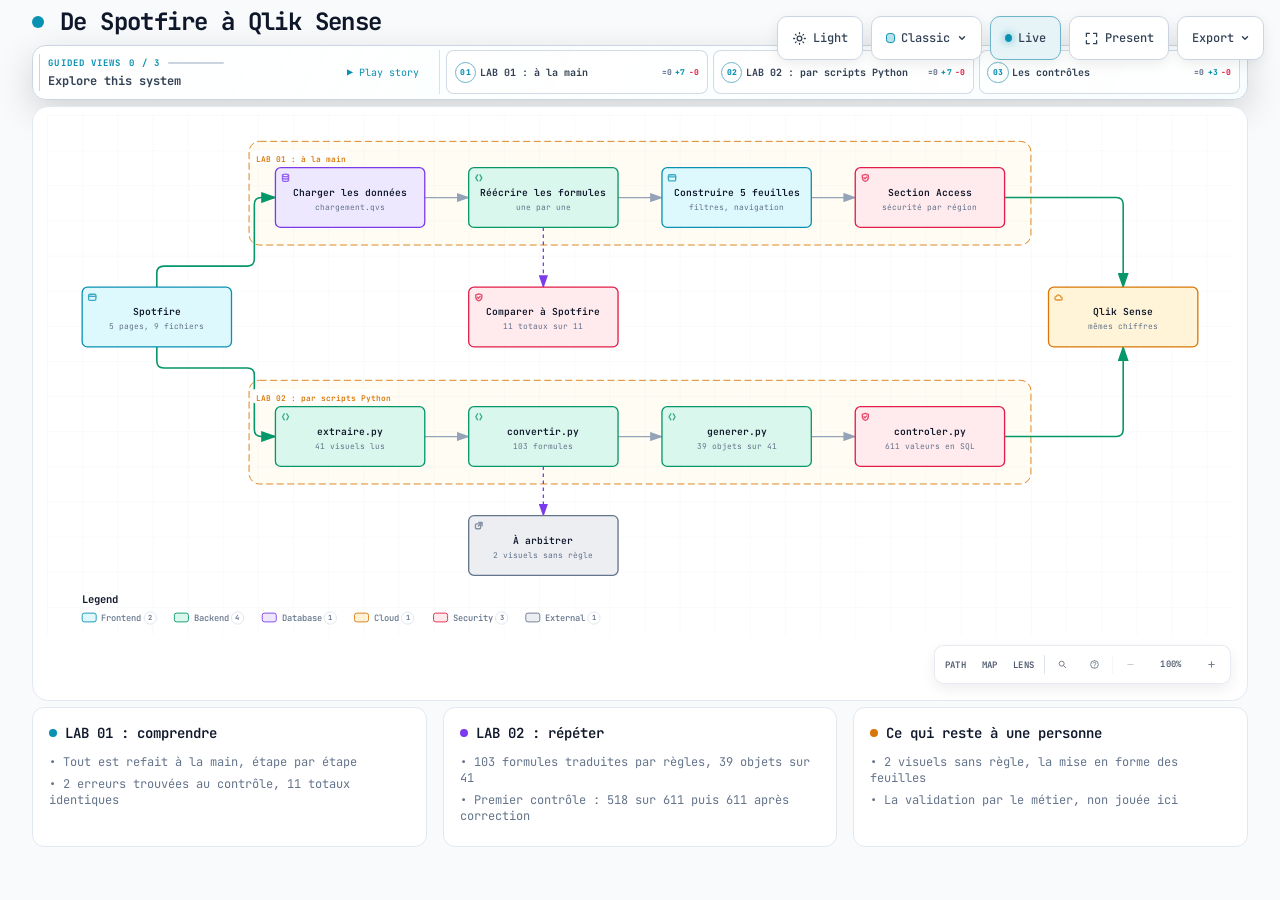
==== commit 0d0228c7: "Textes : pas de virgule devant et, pour, puis ; formules « additionne si c'est 2026 » et « dans 2026" ====
--- a/processus.html
+++ b/processus.html
@@ -4959,7 +4959,7 @@
       </div>
     </div>
 
-    <script id="archify-guided-views-data" type="application/json">[{"id":"lab01","label":"LAB 01 : à la main","focus":["spotfire","charger","reecrire","totaux","feuilles","securite","qlik"],"note":"Chaque étape est refaite à la main, et comparée à Spotfire avant de passer à la suivante."},{"id":"lab02","label":"LAB 02 : par scripts Python","focus":["spotfire","extraire","convertir","generer","arbitrage","sql","qlik"],"note":"Quatre scripts font le trajet. Ce qu'aucune règle ne couvre part à l'arbitrage."},{"id":"controles","label":"Les contrôles","focus":["totaux","securite","sql"],"note":"11 totaux comparés à Spotfire, 611 valeurs recalculées en SQL, la sécurité vérifiée sur un profil régional."}]</script>
+    <script id="archify-guided-views-data" type="application/json">[{"id":"lab01","label":"LAB 01 : à la main","focus":["spotfire","charger","reecrire","totaux","feuilles","securite","qlik"],"note":"Chaque étape est refaite à la main et comparée à Spotfire avant de passer à la suivante."},{"id":"lab02","label":"LAB 02 : par scripts Python","focus":["spotfire","extraire","convertir","generer","arbitrage","sql","qlik"],"note":"Quatre scripts font le trajet. Ce qu'aucune règle ne couvre part à l'arbitrage."},{"id":"controles","label":"Les contrôles","focus":["totaux","securite","sql"],"note":"11 totaux comparés à Spotfire, 611 valeurs recalculées en SQL, la sécurité vérifiée sur un profil régional."}]</script>
 
     <script id="archify-i18n-data" type="application/json">{"locale":"en","messages":{"viewer.kind.frontend":"Frontend","viewer.kind.backend":"Backend","viewer.kind.database":"Database","viewer.kind.cloud":"Cloud","viewer.kind.security":"Security","viewer.kind.messagebus":"Message bus","viewer.kind.external":"External","viewer.kind.neutral":"Neutral","viewer.kind.node":"Node","viewer.kind.start":"Start","viewer.kind.active":"Active","viewer.kind.waiting":"Waiting","viewer.kind.decision":"Decision","viewer.kind.success":"Success","viewer.kind.failure":"Failure","viewer.toolbar.actions":"Diagram actions","viewer.theme.toggle.title":"Toggle theme (T)","viewer.theme.toggle":"Toggle color theme","viewer.theme.dark":"Dark","viewer.theme.light":"Light","viewer.preset.choose.title":"Choose visual style (S cycles)","viewer.preset.choose":"Choose visual style","viewer.preset.style":"Style","viewer.preset.menu":"Visual style","viewer.preset.identity":"Visual identity","viewer.preset.cycles":"S cycles","viewer.preset.classic":"Classic","viewer.preset.classic.short":"Classic","viewer.preset.classic.hint":"Stable technical default","viewer.preset.flow":"Signal Flow","viewer.preset.flow.short":"Flow","viewer.preset.flow.hint":"Motion-forward presentation","viewer.preset.blueprint":"Blueprint","viewer.preset.blueprint.hint":"Engineering review","viewer.preset.editorial":"Editorial","viewer.preset.editorial.hint":"Publication and launch notes","viewer.preset.badge.signalFlow":"SIGNAL FLOW","viewer.preset.badge.blueprint":"BLUEPRINT / REV 01","viewer.preset.badge.editorial":"EDITORIAL / FIELD NOTE","viewer.preset.badge.editorialPlate":"ARCHIFY / PLATE 04","viewer.preset.current":"Visual style: {style}. Choose visual style","viewer.motion.live":"Live","viewer.motion.still":"Still","viewer.motion.pause":"Pause motion","viewer.motion.resume":"Resume motion","viewer.motion.reduced":"Motion paused by reduced-motion preference","viewer.motion.hidden":"Motion paused while this page is hidden","viewer.motion.yielding":"Pause motion; currently yielding to {owner}","viewer.motion.yielding.title":"Live preview enabled · yielding to {owner}","viewer.owner.story":"the guided story","viewer.owner.chapter":"the active chapter","viewer.owner.chapterPreview":"the chapter delta preview","viewer.owner.handoff":"the chapter handoff","viewer.owner.route":"Route Probe","viewer.owner.lens":"Semantic Lens","viewer.owner.relationship":"Relationship Preview","viewer.owner.intent":"Intent Trace","viewer.owner.focus":"semantic focus","viewer.owner.legend":"legend preview","viewer.owner.reader":"reader interaction","viewer.present.enter":"Enter presentation stage","viewer.present.enter.title":"Presentation stage (F)","viewer.present.exit":"Exit presentation stage","viewer.present.exit.title":"Exit presentation stage (F or Escape)","viewer.present.present":"Present","viewer.present.exit.label":"Exit","viewer.export.button":"Export","viewer.export.button.title":"Export diagram (E)","viewer.export.diagram":"Export diagram","viewer.export.menu":"Export","viewer.export.subtitle":"Portable, clean outputs","viewer.export.share":"Share","viewer.export.shareCard":"Share Card","viewer.export.routeShareCard":"Route Share Card","viewer.export.reachShareCard":"Reach Share Card","viewer.export.copyShareCard":"Copy Share Card","viewer.export.copyDiagram":"Copy diagram","viewer.export.clipboardPng":"PNG to clipboard","viewer.export.raster":"Raster images","viewer.export.image":"Image","viewer.export.lossless":"Lossless image","viewer.export.compact":"Compact image","viewer.export.modern":"Modern image","viewer.export.vectorMotion":"Vector and motion","viewer.export.vectorMotion.heading":"Vector \u0026 motion","viewer.export.editable":"Editable vector","viewer.export.motion6s":"6s motion","viewer.export.unsupported":"Not supported by this browser","viewer.export.clipboardUnsupported":"Clipboard image write not supported by this browser","viewer.export.clipboardUnsupported.period":"Clipboard image write not supported by this browser.","viewer.export.clipboardUnsupported.short":"Clipboard image write not supported in this browser.","viewer.export.motionUnavailable":"Motion capture unavailable in this browser","viewer.export.webmUnavailable":"WebM unavailable in this browser","viewer.export.failed":"Export failed: {message}","viewer.export.unknownVariant":"Unknown Share Card variant: {variant}","viewer.export.routeRequired":"Trace a route before exporting a Route Share Card","viewer.export.reachRequired":"Trace authored reach before exporting a Reach Share Card","viewer.export.unknown":"unknown","viewer.export.routeFailed":"Route Share Card export failed: {message}","viewer.export.reachFailed":"Reach Share Card export failed: {message}","viewer.export.copyFailed":"Copy failed: {message}","viewer.export.copiedPng":"Copied PNG to clipboard","viewer.export.copiedShare":"Copied Share Card","viewer.export.downloadedShare":"Downloaded Share Card","viewer.export.downloadedRoute":"Downloaded Route Share Card","viewer.export.downloadedReach":"Downloaded Reach Share Card","viewer.export.downloadedWebm":"Downloaded WebM","viewer.export.recording":"Recording 6 seconds of motion…","viewer.export.card.routeSummary.one":"Route: {source} → {target} · {count} directed hop","viewer.export.card.routeSummary.other":"Route: {source} → {target} · {count} directed hops","viewer.export.card.reachSummary":"Authored {direction} from {origin} · {nodes} · {links} · max {hops}","viewer.export.card.node.one":"{count} node","viewer.export.card.node.other":"{count} nodes","viewer.export.card.link.one":"{count} link","viewer.export.card.link.other":"{count} links","viewer.export.card.hop.one":"{count} hop","viewer.export.card.hop.other":"{count} hops","viewer.export.card.routeBadge":"ARCHIFY · ROUTE · {hops}","viewer.export.card.reachBadge":"ARCHIFY · {direction} REACH","viewer.export.card.defaultBadge":"ARCHIFY · {preset} · {theme}","viewer.export.direction.upstream":"Upstream","viewer.export.direction.downstream":"Downstream","viewer.export.error.canvasUnavailable":"Canvas unavailable for {label}","viewer.export.error.contextUnavailable":"2D canvas context unavailable for {label}","viewer.export.error.toBlobUnavailable":"canvas.toBlob unavailable for {label}","viewer.export.error.toBlobNull":"canvas.toBlob returned no data for {label}","viewer.export.error.variantsCombined":"Share Card variants cannot be combined","viewer.export.error.viewerState":"Share Card export could not remove temporary viewer state","viewer.export.error.routeState":"Route Card export could not preserve the resolved route safely","viewer.export.error.reachState":"Reach Card export could not preserve authored reach safely","viewer.export.error.webmRequirements":"WebM motion export requires a trace animation and browser MediaRecorder support","viewer.export.error.mediaRecorder":"MediaRecorder failed","viewer.export.error.emptyWebm":"MediaRecorder produced an empty WebM","viewer.export.error.webmBackground":"SVG background could not be loaded for WebM export","viewer.guided.region":"Guided diagram views","viewer.guided.previous":"Previous guided view","viewer.guided.previous.title":"Previous guided view ([)","viewer.guided.next":"Next guided view","viewer.guided.next.title":"Next guided view (])","viewer.guided.views":"Guided views","viewer.guided.explore":"Explore this system","viewer.guided.intro":"Step through curated paths without changing the source diagram.","viewer.guided.trail":"Story trail","viewer.guided.beat":"Beat","viewer.guided.nextBeat":"Next","viewer.guided.play":"Play guided story","viewer.guided.play.title":"Play guided story (P)","viewer.guided.pause":"Pause guided story","viewer.guided.pause.title":"Pause guided story (P)","viewer.guided.replay":"Replay guided story","viewer.guided.replay.title":"Replay guided story (P)","viewer.guided.playStory":"Play story","viewer.guided.pauseStory":"Pause","viewer.guided.replayStory":"Replay story","viewer.guided.motionUnavailable":"Story playback unavailable while motion is Still","viewer.guided.enableMotion":"Switch motion to Live to play the guided story","viewer.guided.selectBeatLink":"Select a Story Beat to copy its exact link","viewer.guided.copyMoment":"Copy moment","viewer.guided.momentCopied":"Moment link copied","viewer.guided.momentCopyFailed":"Could not copy story moment link","viewer.guided.copied":"Copied","viewer.guided.copyFailed":"Copy failed","viewer.guided.showAll":"Show all","viewer.guided.showAll.aria":"Show entire diagram","viewer.guided.chapters":"Story chapters","viewer.guided.storyTrail":"Story trail for {label}: {count} beats","viewer.guided.chapter.open":"Open chapter {index} of {total}: {label}, {count} stops","viewer.guided.chapter.current":"Current chapter {index} of {total}: {label}, {count} stops","viewer.guided.chapter.selectedNodes":"{count} selected nodes","viewer.guided.chapter.stops":"{count} stops","viewer.guided.chapter.stop.one":"{count} stop","viewer.guided.chapter.stop.other":"{count} stops","viewer.guided.chapter.current.title":"{label} — current chapter, {count} stops","viewer.guided.chapter.delta.expanded":"{stay} stay, {enter} enter, {leave} leave","viewer.guided.chapter.delta.aria":"Open chapter {index} of {total}: {label}. Chapter focus delta: {delta}","viewer.guided.chapter.delta.title":"{label} — {delta} chapter focus","viewer.guided.handoff":"{from} → {to} · via {label}","viewer.guided.share.chapter":"Chapter {index} / {total}","viewer.guided.share.initial":"Chapter 01 / 01","viewer.guided.share.default":"Guided chapter","viewer.guided.state.ready":"Ready","viewer.guided.state.playing":"Playing","viewer.guided.state.settled":"Settled","viewer.guided.state.paused":"Paused","viewer.guided.state.pinned":"Pinned","viewer.guided.state.still":"Still","viewer.guided.share.step":"Step {index} / {total} · {label}","viewer.guided.share.staticMoment":"{step} · Static moment","viewer.guided.share.complete":"{count} steps complete · {note}","viewer.guided.share.settled":"Path settled for reading.","viewer.guided.share.staticPath":"{count} steps · Static path","viewer.guided.share.ready":"{count} steps · Ready","viewer.guided.share.aria":"{state} chapter {index} of {total}: {label}. {beat}. {route}","viewer.guided.beat.start":"Beat {index} / {total} · {label} · starting point","viewer.guided.beat.forward":"Beat {index} / {total} · {from} → {to}","viewer.guided.beat.reverse":"Beat {index} / {total} · {from} → {to} · reverse authored link","viewer.guided.beat.multiple":"Beat {index} / {total} · {from} ⇄ {to} · {count} authored links","viewer.guided.beat.group":"Beat {index} / {total} · {from} · {to} · grouped · no direct link","viewer.guided.beat.aria.prefix":"Story beat {index} of {total}: {label}. ","viewer.guided.beat.aria.start":"Starting point.","viewer.guided.beat.aria.forward":"From {from} through one authored forward relationship.","viewer.guided.beat.aria.reverse":"From {from}; the authored relationship points from {to} to {from}.","viewer.guided.beat.aria.multiple":"From {from} through {count} authored relationships; shown without arbitrary motion.","viewer.guided.beat.aria.group":"Grouped from {from} with no direct authored relationship.","viewer.guided.caption.start":"Starting point","viewer.guided.caption.grouped":"Grouped transition · no direct authored link","viewer.guided.caption.more":" +{count} more","viewer.guided.caption.reverse":"Reverse authored relationship","viewer.guided.caption.relationships":"{count} authored relationships","viewer.guided.caption.relationship":"Authored relationship","viewer.guided.caption.direction":"authored direction: {from} → {to}","viewer.guided.caption.starting":"Authored starting point","viewer.guided.beatLink":"Copy link to current story moment: Beat {index} of {total}: {label}","viewer.guided.noStory":"This diagram has no authored guided story.","viewer.guide.eyebrow":"Diagram guide","viewer.guide.close":"Close diagram guide","viewer.guide.inspecting":"Inspecting compiled semantics","viewer.guide.actions":"Diagram exploration actions","viewer.guide.find":"Find any node","viewer.guide.find.hint":"Search labels, responsibilities, kinds, and stable IDs.","viewer.guide.route":"Trace a route","viewer.guide.route.aria":"Trace a directed route","viewer.guide.route.hint":"Ask how two semantic nodes connect in authored direction.","viewer.guide.map":"See the whole system","viewer.guide.map.hint":"Open Semantic Radar with a live viewport and stable nodes.","viewer.guide.lens":"Compare semantic kinds","viewer.guide.lens.hint":"Count roles, reveal their traffic, and compare direct authored links.","viewer.guide.story":"Play the guided story","viewer.guide.story.hint":"Walk the authored chapters and real relationships.","viewer.guide.present":"Enter Presentation Stage","viewer.guide.present.hint":"Give the live diagram the viewport without changing export.","viewer.guide.shortcuts":"Additional keyboard shortcuts","viewer.guide.shortcut.export":"Export","viewer.guide.shortcut.theme":"Theme","viewer.guide.shortcut.style":"Style","viewer.guide.shortcut.reset":"Reset","viewer.guide.shortcut.zoomIn":"Zoom in","viewer.guide.shortcut.zoomOut":"Zoom out","viewer.guide.shortcut.close":"Close","viewer.guide.facts":"{nodes} · {relationships} · {views}","viewer.guide.fact.node.one":"{count} semantic node","viewer.guide.fact.node.other":"{count} semantic nodes","viewer.guide.fact.relationship.one":"{count} relationship","viewer.guide.fact.relationship.other":"{count} relationships","viewer.guide.fact.view.one":"{count} guided view","viewer.guide.fact.view.other":"{count} guided views","viewer.guide.story.available.one":"Walk {count} authored chapter and its real relationships.","viewer.guide.story.available.other":"Walk {count} authored chapters and their real relationships.","viewer.guide.story.unavailable":"No authored guided story in this diagram.","viewer.guide.open":"Open diagram guide","viewer.guide.noStory":"This diagram has no authored guided story.","viewer.finder.title":"Find a node","viewer.finder.close":"Close node finder","viewer.finder.placeholder":"Search labels or IDs","viewer.finder.search":"Search diagram nodes","viewer.finder.results":"Diagram nodes","viewer.finder.empty":"No matching nodes","viewer.finder.result.focus":"Focus {label}","viewer.finder.result.routeStart":"Choose {label} as route start","viewer.finder.result.routeTarget":"Choose {label} as route destination, {links}","viewer.finder.status.empty":"No matching nodes","viewer.finder.status.count.one":"{count} matching node","viewer.finder.status.count.other":"{count} matching nodes","viewer.finder.noun.nodes":"nodes","viewer.finder.link.one":"{count} link","viewer.finder.link.other":"{count} links","viewer.finder.result.focus.one":"Focus {label}, {count} related connection","viewer.finder.result.focus.other":"Focus {label}, {count} related connections","viewer.finder.status.filtered":"{visible} of {available} {noun}","viewer.finder.status.all":"{available} {noun}","viewer.passport.eyebrow":"Semantic passport","viewer.passport.metadata":"Node metadata","viewer.passport.evidence":"Verified source evidence","viewer.passport.verified":"Verified source","viewer.passport.reach":"Authored reach","viewer.passport.reach.trace":"Trace authored reachability","viewer.passport.upstream":"Upstream","viewer.passport.downstream":"Downstream","viewer.passport.upstream.trace":"Trace upstream authored reachability","viewer.passport.downstream.trace":"Trace downstream authored reachability","viewer.passport.close":"Close semantic passport","viewer.passport.copy":"Copy link","viewer.passport.copy.focus":"Copy link to focused node","viewer.passport.relations":"Relations","viewer.passport.relations.show":"Show connected relationships","viewer.passport.relations.hide":"Hide connected relationships","viewer.passport.relations.list":"Connected relationships","viewer.passport.copyRelation":"Copy relation","viewer.passport.copyNode":"Copy node","viewer.passport.copyPinned":"Copy link to pinned relationship","viewer.passport.copySource":"Copy link to source node","viewer.passport.copy.focused.success":"Focused node link copied","viewer.passport.copy.pinned.success":"Pinned relationship link copied","viewer.passport.copy.focused.failed":"Could not copy focused node link","viewer.passport.copy.pinned.failed":"Could not copy pinned relationship link","viewer.passport.relationship.none":"No connected relationships","viewer.passport.relationship.count.one":"{count} relation","viewer.passport.relationship.count.other":"{count} relations","viewer.passport.relationship.show.one":"Show {count} connected relationship","viewer.passport.relationship.show.other":"Show {count} connected relationships","viewer.passport.relationship.summary":"{out} outgoing · {in} incoming{loops}","viewer.passport.relationship.loops":" · {count} loop","viewer.passport.relationship.explorer":"Direct relationship explorer","viewer.passport.relationship.help":"Use arrow keys to explore relationships. Press Enter or Space to pin details; Escape clears.","viewer.passport.relationship.loopsBack":"loops back","viewer.passport.relationship.connectsTo":"connects to","viewer.passport.relationship.connectsFrom":"connects from","viewer.passport.relationship.pinned":"Pinned relationship · {from} → {to} · {label}","viewer.passport.relationship.inspect":"Inspect relationship {index} of {total}: {from} to {to}, {label}. Press Enter for details.","viewer.passport.relationship.group.out":"Outgoing","viewer.passport.relationship.group.in":"Incoming","viewer.passport.relationship.group.loop":"Self loops","viewer.passport.relationship.row":"{group}: {relationship}, {neighbor}","viewer.passport.relationship.direction.out":"OUT →","viewer.passport.relationship.direction.in":"← IN","viewer.passport.relationship.direction.loop":"LOOP","viewer.passport.sourceCount.one":"{count} verified source reference","viewer.passport.sourceCount.other":"{count} verified source references","viewer.passport.sourceMarker":"SRC","viewer.passport.beacon.one":"{count} verified source; focus this node to inspect","viewer.passport.beacon.other":"{count} verified sources; focus this node to inspect","viewer.passport.repository.open":"Open verified repository revision {revision}","viewer.passport.source.open":"Open verified source {path} at revision {revision}","viewer.passport.source.openLink":"Open ↗","viewer.passport.reach.upstream.one":"Trace {count} upstream authored node","viewer.passport.reach.upstream.other":"Trace {count} upstream authored nodes","viewer.passport.reach.downstream.one":"Trace {count} downstream authored node","viewer.passport.reach.downstream.other":"Trace {count} downstream authored nodes","viewer.passport.reach.noUpstream":"No upstream authored nodes","viewer.passport.reach.noDownstream":"No downstream authored nodes","viewer.passport.reach.status":"{direction} · {nodes} nodes · {links} links · max {hops} hops","viewer.route.eyebrow":"Route probe","viewer.route.start":"Choose a start node","viewer.route.start.find":"Find start","viewer.route.start.find.aria":"Find a route start","viewer.route.copy":"Copy link","viewer.route.copy.aria":"Copy link to traced route","viewer.route.clear":"Clear","viewer.route.clear.aria":"Clear route probe","viewer.route.traced":"Traced route","viewer.route.pickTwo":"Pick two semantic nodes on the diagram","viewer.route.pickOne":"Pick a semantic node on the diagram","viewer.route.controls":"Route journey controls","viewer.route.previous":"Previous route position","viewer.route.play":"Play route journey","viewer.route.pause":"Pause route journey","viewer.route.replay":"Replay route journey","viewer.route.next":"Next route position","viewer.route.journey":"Journey","viewer.route.pause.label":"Pause","viewer.route.replay.label":"Replay","viewer.route.overview":"Overview","viewer.route.overview.aria":"Show complete route overview","viewer.route.instructions":"Choose the source, then the destination. Direction matters.","viewer.route.destination":"Choose a destination from {label}","viewer.route.destination.find":"Find target","viewer.route.destination.find.aria":"Find a reachable route destination","viewer.route.differentDestination":"Choose a different destination","viewer.route.distinct":"A route needs two distinct semantic nodes.","viewer.route.unreachable":"No directed route to {label}","viewer.route.unreachable.detail":"{target} is not reachable from {source}. Pick a highlighted destination.","viewer.route.start.instructions":"Select the source. The next step will reveal only directed destinations.","viewer.route.copy.success":"Traced route link copied","viewer.route.copy.failed":"Could not copy traced route link","viewer.route.position":"Route position {index} of {total}: {label}","viewer.route.step":"Step {index} of {total} · {phase} · {label}","viewer.route.motionRequired":"Automatic journey requires Live motion","viewer.route.trigger.clear":"Clear traced route","viewer.route.overview.status":"{nodes} · {hops} · shortest authored route","viewer.route.overview.node.one":"{count} node","viewer.route.overview.node.other":"{count} nodes","viewer.route.overview.hop.one":"{count} directed hop","viewer.route.overview.hop.other":"{count} directed hops","viewer.route.phase.playing":"Playing","viewer.route.phase.complete":"Complete","viewer.route.phase.inspecting":"Inspecting","viewer.route.destination.count.one":"{count} directed destination available. Pick a highlighted node.","viewer.route.destination.count.other":"{count} directed destinations available. Pick a highlighted node.","viewer.route.noOutgoing":"No outgoing route starts here. Clear and choose another source.","viewer.route.result.title":"{source} to {target}","viewer.route.finder.source.title":"Choose route start","viewer.route.finder.source.placeholder":"Search route sources","viewer.route.finder.source.empty":"No matching route sources","viewer.route.finder.source.results":"Nodes that can start a route","viewer.route.finder.source.noun":"route sources","viewer.route.finder.source.badge":"start","viewer.route.finder.target.title":"Destination from {label}","viewer.route.finder.target.placeholder":"Search reachable destinations","viewer.route.finder.target.empty":"No matching reachable destinations","viewer.route.finder.target.results":"Reachable route destinations","viewer.route.finder.target.noun":"reachable destinations","viewer.route.hop.one":"{count} hop","viewer.route.hop.other":"{count} hops","viewer.lens.eyebrow":"Semantic lens","viewer.lens.title":"Compare system roles","viewer.lens.close":"Close semantic lens","viewer.lens.instruction":"Choose up to two semantic kinds. One reveals its real traffic; two compare only direct authored relationships.","viewer.lens.kinds":"Semantic kinds","viewer.lens.choose":"Choose a kind to inspect its nodes and touching relationships.","viewer.lens.copy":"Copy link to semantic lens","viewer.lens.clear":"Clear semantic lens","viewer.lens.open":"Open semantic lens","viewer.lens.openActive":"Open active semantic lens","viewer.lens.legend":"Semantic legend","viewer.lens.legend.inspect.one":"Inspect {label}, {count} node","viewer.lens.legend.inspect.other":"Inspect {label}, {count} nodes","viewer.lens.kind.count.one":"{label}, {count} node","viewer.lens.kind.count.other":"{label}, {count} nodes","viewer.lens.compare.one":"{first} → {second}: {forward} · {second} → {first}: {reverse} · {count} direct relationship","viewer.lens.compare.other":"{first} → {second}: {forward} · {second} → {first}: {reverse} · {count} direct relationships","viewer.lens.single":"{nodes} · {relationships} · connected peers remain visible","viewer.lens.node.one":"{count} {label} node","viewer.lens.node.other":"{count} {label} nodes","viewer.lens.relationship.one":"{count} touching relationship","viewer.lens.relationship.other":"{count} touching relationships","viewer.radar.title":"Semantic radar","viewer.radar.building":"Building overview","viewer.radar.openFull":"Open full semantic radar","viewer.radar.open":"Open radar","viewer.radar.close":"Close semantic radar","viewer.radar.surface":"Diagram overview. Click a node to focus it, or use arrow keys to pan.","viewer.radar.click":"Click node","viewer.radar.drag":"Drag to pan","viewer.radar.space":"Semantic radar needs more MAP space.","viewer.radar.nodes":"Semantic diagram radar nodes","viewer.radar.focus":"Focus {label} from Semantic Radar","viewer.radar.status":"{count} nodes · {viewport}","viewer.radar.fullMap":"{count} nodes · full map","viewer.radar.compacted":"Radar compacted to avoid covering the Semantic Passport or MAP controls.","viewer.radar.cancelWaiting":"Cancel semantic radar waiting for more MAP space","viewer.radar.needsSpace":"Semantic radar needs more visible MAP space","viewer.radar.viewport.full":"full map","viewer.radar.viewport.width":"{percent}% width","viewer.radar.viewport.scale":"{percent}% viewport","viewer.nav.controls":"Diagram view controls","viewer.nav.route":"Trace a directed route","viewer.nav.route.title":"Trace route (R)","viewer.nav.route.short":"PATH","viewer.nav.radar":"Open semantic radar","viewer.nav.radar.title":"Semantic radar (M)","viewer.nav.radar.short":"MAP","viewer.nav.lens":"Open semantic lens","viewer.nav.lens.title":"Semantic lens (L)","viewer.nav.lens.short":"LENS","viewer.nav.find":"Find a node","viewer.nav.find.title":"Find a node (/)","viewer.nav.guide":"Open diagram guide","viewer.nav.guide.title":"Diagram guide (?)","viewer.nav.zoomOut":"Zoom out","viewer.nav.zoomOut.title":"Zoom out (-)","viewer.nav.reset":"Reset diagram view","viewer.nav.reset.title":"Reset view (0)","viewer.nav.read":"READ","viewer.nav.zoomIn":"Zoom in","viewer.nav.zoomIn.title":"Zoom in (+)","viewer.nav.camera":"{hint}. Reset diagram view","viewer.nav.camera.title":"{semantic}{hint} · reset view (0)","viewer.nav.camera.semantic":"Semantic camera active · ","viewer.nav.level.map":"MAP","viewer.nav.level.read":"READ","viewer.nav.level.full":"FULL","viewer.nav.level.auto":"AUTO","viewer.nav.detail.map":"Zoom in to reveal relationship labels and node context","viewer.nav.detail.read":"Zoom in again to reveal tags and annotations","viewer.nav.detail.full":"Full diagram detail","viewer.intent.summary":"{label}. {out} outgoing, {in} incoming{loops}. {total} connections. Press Enter for details.","viewer.intent.loops":", {count} self loop","viewer.common.copied":"Copied","viewer.common.copyFailed":"Copy failed","viewer.common.copyLink":"Copy link","viewer.common.clear":"Clear","viewer.common.close":"Close"}}</script>
     <div class="guided-views no-print" id="guided-views" hidden aria-label="Guided diagram views">
@@ -5451,7 +5451,7 @@
         </div>
         <ul>
           <li>&bull; 103 formules traduites par règles, 39 objets sur 41</li>
-          <li>&bull; Premier contrôle : 518 sur 611, puis 611 après correction</li>
+          <li>&bull; Premier contrôle : 518 sur 611 puis 611 après correction</li>
         </ul>
       </div>
 
